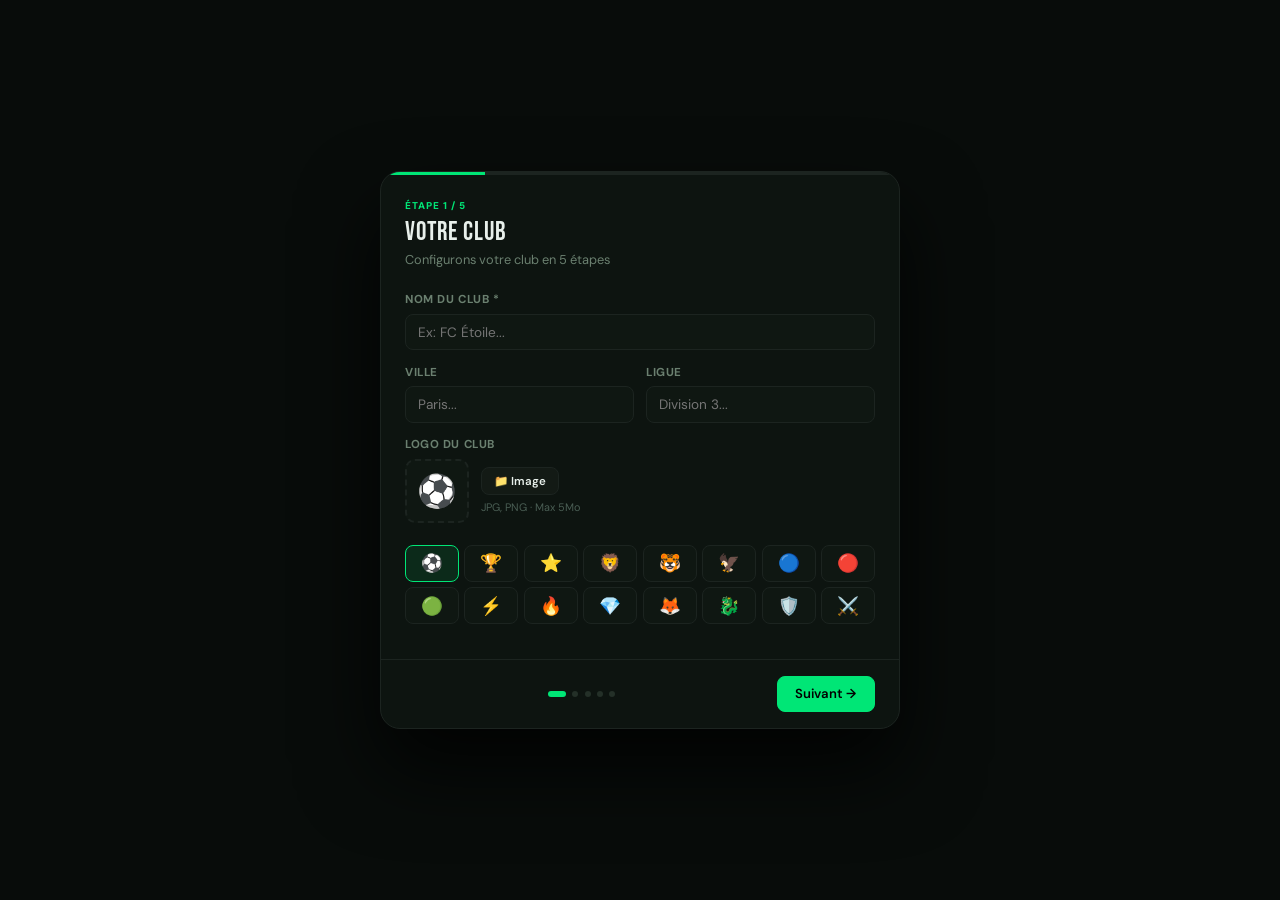
==== index.html @ 4ec189f1 "Add files via upload" ====
<!DOCTYPE html>
<html lang="fr">
<head>
<meta charset="UTF-8">
<meta name="viewport" content="width=device-width,initial-scale=1,maximum-scale=1,user-scalable=no">
<title>ManageMyTeam</title>
<link href="https://fonts.googleapis.com/css2?family=Bebas+Neue&family=DM+Sans:ital,wght@0,400;0,500;0,600;0,700;1,400&family=Space+Mono:wght@400;700&display=swap" rel="stylesheet">
<style>
/* ─── TOKENS ─── */
:root {
  --green:#00E676; --green-dim:rgba(0,230,118,.1);
  --black:#080C0A; --dark:#0D1410; --card:#131A15; --card2:#0F1712;
  --border:#1C2420; --border2:#243028;
  --text:#E8F0EB; --muted:#6B8070; --muted2:#4A5E54;
  --accent:#F0B429; --red:#FF4757; --blue:#4DABF7; --purple:#B197FC;
  --font-display:'Bebas Neue',sans-serif;
  --font-body:'DM Sans',sans-serif;
  --font-mono:'Space Mono',monospace;
  --radius:12px; --radius-sm:8px; --radius-lg:16px;
  --shadow:0 4px 24px rgba(0,0,0,.4);
}
/* ─── RESET ─── */
*,*::before,*::after{margin:0;padding:0;box-sizing:border-box;-webkit-tap-highlight-color:transparent}
html,body{height:100%;background:var(--black);color:var(--text);font-family:var(--font-body);overflow:hidden}
button{cursor:pointer;font-family:inherit}
input,select,textarea{font-family:inherit}
a{color:inherit;text-decoration:none}

/* ─── LAYOUT ─── */
.app{display:flex;height:100dvh;overflow:hidden;position:relative}
.sidebar{width:220px;height:100%;background:var(--dark);border-right:1px solid var(--border);display:flex;flex-direction:column;flex-shrink:0;overflow:hidden;transition:transform .25s ease;z-index:60}
.main{flex:1;display:flex;flex-direction:column;min-width:0;overflow:hidden}
.topbar{height:52px;background:var(--dark);border-bottom:1px solid var(--border);display:flex;align-items:center;gap:.75rem;padding:0 1rem;flex-shrink:0;z-index:10}
.content{flex:1;overflow-y:auto;overflow-x:hidden}

/* ─── SIDEBAR ─── */
.sb-logo{padding:1.25rem 1rem .75rem;font-family:var(--font-display);font-size:1.3rem;letter-spacing:.06em;color:var(--text)}
.sb-logo span{color:var(--green)}
.sb-club{padding:.5rem 1rem .75rem;border-bottom:1px solid var(--border);margin-bottom:.5rem}
.sb-club-name{font-weight:700;font-size:.85rem;white-space:nowrap;overflow:hidden;text-overflow:ellipsis}
.sb-club-sub{font-size:.68rem;color:var(--muted);margin-top:.15rem;white-space:nowrap;overflow:hidden;text-overflow:ellipsis}
.sb-nav{flex:1;overflow-y:auto;padding:.25rem .5rem}
.sb-nav::-webkit-scrollbar{width:3px}.sb-nav::-webkit-scrollbar-thumb{background:var(--border2)}
.sb-section{font-size:.58rem;font-weight:800;letter-spacing:.1em;text-transform:uppercase;color:var(--muted2);padding:.75rem .5rem .3rem;display:block}
.nav-item{display:flex;align-items:center;gap:.6rem;padding:.5rem .75rem;border-radius:var(--radius-sm);font-size:.82rem;font-weight:500;color:var(--muted);cursor:pointer;transition:all .15s;position:relative;margin-bottom:.1rem}
.nav-item:hover{background:var(--green-dim);color:var(--text)}
.nav-item.active{background:var(--green-dim);color:var(--green);font-weight:700}
.nav-item .ni{font-size:1rem;width:20px;text-align:center;flex-shrink:0}
.nav-badge{margin-left:auto;background:var(--red);color:#fff;font-size:.58rem;font-weight:800;padding:.1rem .35rem;border-radius:99px;min-width:18px;text-align:center}
.sb-bottom{padding:.75rem;border-top:1px solid var(--border)}
.sb-plan{display:flex;align-items:center;gap:.5rem;background:var(--green-dim);border:1px solid rgba(0,230,118,.2);border-radius:var(--radius-sm);padding:.5rem .75rem;cursor:pointer;font-size:.75rem;font-weight:600;color:var(--green);transition:all .15s}
.sb-plan:hover{background:rgba(0,230,118,.15)}

/* ─── TOPBAR ─── */
.tb-hamburger{width:36px;height:36px;border:none;background:var(--card);border-radius:var(--radius-sm);font-size:1.1rem;display:none;align-items:center;justify-content:center;flex-shrink:0}
.tb-title{font-family:var(--font-display);font-size:1.1rem;letter-spacing:.05em;flex:1;min-width:0;overflow:hidden;text-overflow:ellipsis;white-space:nowrap}
.tb-save{font-size:.65rem;color:var(--muted2);white-space:nowrap;flex-shrink:0}
.tb-btn{height:32px;padding:0 .9rem;border-radius:var(--radius-sm);border:1px solid var(--border);background:var(--card);color:var(--text);font-size:.78rem;font-weight:600;transition:all .15s;white-space:nowrap}
.tb-btn:hover{border-color:var(--green);color:var(--green)}
.tb-btn.primary{background:var(--green);border-color:var(--green);color:#000}
.tb-btn.primary:hover{background:#00c864}

/* ─── PAGES ─── */
.page{display:none;padding:1.5rem;min-height:100%;animation:fadeIn .2s ease}
.page.active{display:block}
@keyframes fadeIn{from{opacity:0;transform:translateY(4px)}to{opacity:1;transform:none}}
.page-tag{font-size:.65rem;font-weight:800;letter-spacing:.12em;text-transform:uppercase;color:var(--green);margin-bottom:.3rem}
.page-title{font-family:var(--font-display);font-size:2rem;letter-spacing:.04em;line-height:1;margin-bottom:.35rem}
.page-sub{font-size:.82rem;color:var(--muted);margin-bottom:1.5rem}
.page-header{margin-bottom:1.5rem}

/* ─── KPI ROW ─── */
.kpi-row{display:grid;grid-template-columns:repeat(4,1fr);gap:.75rem;margin-bottom:1.5rem}
.kpi{background:var(--card);border:1px solid var(--border);border-radius:var(--radius);padding:1rem;transition:border-color .15s}
.kpi:hover{border-color:var(--border2)}
.kpi-val{font-family:var(--font-display);font-size:1.8rem;line-height:1;letter-spacing:.03em;margin-bottom:.25rem}
.kpi-val.g{color:var(--green)}.kpi-val.r{color:var(--red)}.kpi-val.b{color:var(--blue)}.kpi-val.y{color:var(--accent)}
.kpi-label{font-size:.72rem;color:var(--muted);font-weight:600;letter-spacing:.04em;text-transform:uppercase}
.kpi-delta{font-size:.68rem;color:var(--muted2);margin-top:.2rem}
.kpi-delta.up{color:var(--green)}.kpi-delta.down{color:var(--red)}

/* ─── SECTION BLOCKS ─── */
.section-block{background:var(--card);border:1px solid var(--border);border-radius:var(--radius);overflow:hidden;margin-bottom:1.25rem}
.section-head{display:flex;align-items:center;justify-content:space-between;padding:.75rem 1.1rem;border-bottom:1px solid var(--border)}
.section-head-title{font-weight:700;font-size:.88rem}
.section-head-action{font-size:.75rem;color:var(--green);font-weight:600;cursor:pointer;padding:.2rem .5rem;border-radius:var(--radius-sm);transition:background .15s}
.section-head-action:hover{background:var(--green-dim)}
.section-empty{text-align:center;padding:2rem;color:var(--muted);font-size:.82rem}

/* ─── BUTTONS ─── */
.btn{height:36px;padding:0 1.1rem;border-radius:var(--radius-sm);border:1px solid var(--border);background:var(--card);color:var(--text);font-size:.82rem;font-weight:600;transition:all .15s}
.btn:hover{border-color:var(--green);color:var(--green)}
.btn-green{background:var(--green);border-color:var(--green);color:#000}.btn-green:hover{background:#00c864}
.btn-red{background:rgba(255,71,87,.1);border-color:rgba(255,71,87,.3);color:var(--red)}
.btn-ghost{background:transparent}.btn-sm{height:28px;font-size:.72rem;padding:0 .75rem}

/* ─── TABS ─── */
.tabs{display:flex;border-bottom:1px solid var(--border);overflow-x:auto;padding:0 .75rem;flex-shrink:0;scrollbar-width:none}
.tabs::-webkit-scrollbar{display:none}
.tab{padding:.6rem .9rem;font-size:.8rem;font-weight:600;color:var(--muted);cursor:pointer;border-bottom:2px solid transparent;white-space:nowrap;transition:all .15s;flex-shrink:0}
.tab:hover{color:var(--text)}
.tab.active{color:var(--green);border-bottom-color:var(--green)}

/* ─── FORMS ─── */
.form-group{display:flex;flex-direction:column;gap:.4rem;margin-bottom:.9rem}
.form-row{display:grid;grid-template-columns:1fr 1fr;gap:.75rem}
.form-label{font-size:.72rem;font-weight:700;letter-spacing:.05em;text-transform:uppercase;color:var(--muted)}
.form-input{background:var(--card2);border:1px solid var(--border);border-radius:var(--radius-sm);padding:.55rem .75rem;color:var(--text);font-size:.85rem;width:100%;transition:border-color .15s}
.form-input:focus{outline:none;border-color:var(--green)}
.form-select{background:var(--card2);border:1px solid var(--border);border-radius:var(--radius-sm);padding:.55rem .75rem;color:var(--text);font-size:.85rem;width:100%}
.form-select:focus{outline:none;border-color:var(--green)}
textarea.form-input{resize:vertical;min-height:80px}

/* ─── MODAL ─── */
.modal-overlay{position:fixed;inset:0;background:rgba(0,0,0,.75);z-index:200;display:none;align-items:center;justify-content:center;padding:1rem;backdrop-filter:blur(4px)}
.modal-overlay.open{display:flex}
.modal{background:var(--dark);border:1px solid var(--border2);border-radius:var(--radius-lg);width:100%;max-width:480px;max-height:90vh;display:flex;flex-direction:column;animation:fadeIn .2s ease}
.modal-header{padding:1.1rem 1.25rem .75rem;border-bottom:1px solid var(--border);flex-shrink:0}
.modal-title{font-family:var(--font-display);font-size:1.1rem;letter-spacing:.05em}
.modal-body{padding:1.1rem 1.25rem;overflow-y:auto;flex:1}
.modal-footer{padding:.75rem 1.25rem;border-top:1px solid var(--border);display:flex;gap:.5rem;justify-content:flex-end;flex-shrink:0}

/* ─── TOAST ─── */
.toast{position:fixed;bottom:1.5rem;left:50%;transform:translateX(-50%) translateY(16px);background:var(--card);border:1px solid var(--border2);border-radius:99px;padding:.5rem 1.1rem;font-size:.8rem;font-weight:600;white-space:nowrap;z-index:999;opacity:0;transition:all .25s ease;pointer-events:none;max-width:90vw;text-align:center}
.toast.show{opacity:1;transform:translateX(-50%) translateY(0)}

/* ─── DATA TABLE ─── */
.data-table{width:100%;border-collapse:collapse;font-size:.82rem}
.data-table th{padding:.5rem .75rem;text-align:left;font-size:.65rem;font-weight:800;letter-spacing:.08em;text-transform:uppercase;color:var(--muted);border-bottom:1px solid var(--border);white-space:nowrap}
.data-table td{padding:.55rem .75rem;border-bottom:1px solid var(--border);vertical-align:middle}
.data-table tr:last-child td{border-bottom:none}
.data-table tr:hover td{background:rgba(255,255,255,.02)}
.data-table .num{font-family:var(--font-mono);font-size:.75rem}

/* ─── PLAYER AVATAR ─── */
.avatar{width:32px;height:32px;border-radius:50%;display:flex;align-items:center;justify-content:center;font-size:.7rem;font-weight:800;color:#000;flex-shrink:0;overflow:hidden;font-family:var(--font-mono)}
.avatar img{width:100%;height:100%;object-fit:cover;border-radius:50%}
.pos-badge{display:inline-block;padding:.15rem .4rem;border-radius:4px;font-size:.62rem;font-weight:800;font-family:var(--font-mono);letter-spacing:.04em}

/* ─── PHOTO UPLOAD ─── */
.photo-zone{position:relative;width:72px;height:72px;border-radius:var(--radius);border:2px dashed var(--border);background:var(--card2);cursor:pointer;overflow:hidden;flex-shrink:0;display:flex;align-items:center;justify-content:center;font-size:1.8rem;transition:border-color .15s}
.photo-zone:hover{border-color:var(--green)}
.photo-zone img{position:absolute;inset:0;width:100%;height:100%;object-fit:cover}
.photo-zone input{position:absolute;inset:0;opacity:0;cursor:pointer;width:100%;height:100%}
.photo-clear{position:absolute;top:2px;right:2px;width:18px;height:18px;border-radius:50%;background:rgba(0,0,0,.7);border:none;color:#fff;font-size:.7rem;display:flex;align-items:center;justify-content:center;cursor:pointer;z-index:2}

/* ─── PRESENCE BADGES ─── */
.pres-btn{width:28px;height:28px;border-radius:50%;border:2px solid var(--border);background:transparent;font-size:.8rem;display:flex;align-items:center;justify-content:center;cursor:pointer;transition:all .15s;flex-shrink:0}
.pres-btn.present{background:rgba(0,230,118,.15);border-color:var(--green)}
.pres-btn.absent{background:rgba(255,71,87,.1);border-color:var(--red)}
.pres-btn.late{background:rgba(240,180,41,.1);border-color:var(--accent)}

/* ─── FINANCE ─── */
.fin-row{display:flex;align-items:center;gap:.75rem;padding:.65rem 1.1rem;border-bottom:1px solid var(--border);transition:background .1s}
.fin-row:hover{background:rgba(255,255,255,.02)}
.fin-row:last-child{border-bottom:none}
.fin-icon{width:32px;height:32px;border-radius:var(--radius-sm);display:flex;align-items:center;justify-content:center;font-size:.9rem;flex-shrink:0}
.fin-label{flex:1;font-size:.82rem;font-weight:500;min-width:0}
.fin-label-sub{font-size:.65rem;color:var(--muted);margin-top:.1rem}
.fin-badge{font-size:.6rem;font-weight:800;padding:.1rem .35rem;border-radius:4px;letter-spacing:.04em;flex-shrink:0}
.fin-badge.income{background:rgba(0,230,118,.1);color:var(--green);border:1px solid rgba(0,230,118,.2)}
.fin-badge.expense{background:rgba(255,71,87,.1);color:var(--red);border:1px solid rgba(255,71,87,.2)}
.fin-amount{font-family:var(--font-mono);font-size:.82rem;font-weight:700;flex-shrink:0}
.fin-bar{height:5px;background:var(--border);border-radius:3px;overflow:hidden;flex:1}
.fin-bar-fill{height:100%;border-radius:3px;transition:width .6s}

/* ─── NOTIFICATIONS ─── */
.notif-item{display:flex;align-items:flex-start;gap:.85rem;padding:.75rem 1.1rem;border-bottom:1px solid var(--border);cursor:pointer;transition:background .1s;position:relative}
.notif-item:hover{background:rgba(255,255,255,.02)}
.notif-item.unread{background:rgba(0,230,118,.03)}
.notif-item.unread::before{content:'';position:absolute;left:0;top:0;bottom:0;width:3px;background:var(--green);border-radius:0 3px 3px 0}
.notif-icon{width:38px;height:38px;border-radius:10px;display:flex;align-items:center;justify-content:center;font-size:1rem;flex-shrink:0}
.notif-body{flex:1;min-width:0}
.notif-title{font-weight:700;font-size:.82rem;margin-bottom:.15rem}
.notif-sub{font-size:.72rem;color:var(--muted);line-height:1.5}
.notif-time{font-size:.62rem;color:var(--muted2);font-family:var(--font-mono);flex-shrink:0}

/* ─── CHART ─── */
.chart-canvas{width:100%;display:block}
.chart-legend{display:flex;flex-wrap:wrap;gap:.5rem;padding:.5rem 1rem;font-size:.7rem}
.chart-legend-item{display:flex;align-items:center;gap:.3rem;color:var(--muted)}
.chart-legend-dot{width:10px;height:10px;border-radius:50%;flex-shrink:0}

/* ─── PRO GATE ─── */
.pro-gate{text-align:center;padding:2.5rem 1.5rem}
.pro-gate-icon{font-size:2.5rem;margin-bottom:.75rem}
.pro-gate-title{font-family:var(--font-display);font-size:1.4rem;letter-spacing:.04em;margin-bottom:.4rem}
.pro-gate-sub{font-size:.82rem;color:var(--muted);margin-bottom:1.25rem;line-height:1.6}

/* ─── WIZARD ─── */
.wizard-overlay{position:fixed;inset:0;z-index:10000;background:var(--black);display:none;align-items:center;justify-content:center;padding:1rem}
.wizard-overlay.show{display:flex}
.wizard-box{background:var(--dark);border:1px solid var(--border);border-radius:20px;width:100%;max-width:520px;overflow:hidden;box-shadow:0 40px 80px rgba(0,0,0,.8)}
.wizard-progress{height:3px;background:var(--border)}
.wizard-progress-fill{height:100%;background:var(--green);transition:width .4s ease}
.wizard-header{padding:1.5rem 1.5rem .75rem}
.wizard-step-tag{font-size:.62rem;font-weight:800;letter-spacing:.1em;text-transform:uppercase;color:var(--green);margin-bottom:.3rem}
.wizard-title{font-family:var(--font-display);font-size:1.6rem;letter-spacing:.04em}
.wizard-sub{font-size:.8rem;color:var(--muted);margin-top:.2rem}
.wizard-body{padding:.75rem 1.5rem 1.25rem;max-height:50vh;overflow-y:auto}
.wizard-footer{padding:1rem 1.5rem;border-top:1px solid var(--border);display:flex;gap:.75rem;align-items:center}
.wizard-back{background:none;border:none;color:var(--muted);font-size:.82rem;font-weight:600;cursor:pointer}
.wizard-back:hover{color:var(--text)}
.wizard-dots{display:flex;gap:.4rem;margin:0 auto}
.wizard-dot{width:6px;height:6px;border-radius:50%;background:var(--border2);transition:all .2s}
.wizard-dot.active{background:var(--green);width:18px;border-radius:3px}
.wizard-dot.done{background:var(--green);opacity:.4}
.wizard-next{margin-left:auto}
.wiz-emoji-grid{display:grid;grid-template-columns:repeat(8,1fr);gap:.35rem;margin-top:.5rem}
.wiz-emoji-btn{background:var(--card2);border:1px solid var(--border);border-radius:var(--radius-sm);padding:.4rem;font-size:1.1rem;cursor:pointer;transition:all .15s;text-align:center}
.wiz-emoji-btn:hover,.wiz-emoji-btn.active{border-color:var(--green);background:var(--green-dim)}
.wiz-team-row{display:flex;align-items:center;gap:.75rem;padding:.6rem;background:var(--card2);border:1px solid var(--border);border-radius:var(--radius-sm);margin-bottom:.5rem}

/* ─── BOTTOM NAV (mobile) ─── */
.bottom-nav{display:none;position:fixed;bottom:0;left:0;right:0;height:58px;background:var(--dark);border-top:1px solid var(--border);z-index:100;padding-bottom:env(safe-area-inset-bottom)}
.bottom-nav-inner{display:flex;height:58px}
.bn-item{flex:1;display:flex;flex-direction:column;align-items:center;justify-content:center;gap:.15rem;cursor:pointer;color:var(--muted);font-size:.55rem;font-weight:600;position:relative;padding:.3rem}
.bn-item.active{color:var(--green)}
.bn-item-icon{font-size:1.25rem;line-height:1}
.bn-dot{position:absolute;top:.3rem;right:calc(50% - 10px);width:6px;height:6px;border-radius:50%;background:var(--red);display:none}
.bn-dot.show{display:block}
.more-menu{display:none;position:fixed;bottom:58px;left:0;right:0;z-index:99;background:var(--dark);border-top:1px solid var(--border);padding:.75rem;grid-template-columns:repeat(3,1fr);gap:.5rem}
.more-menu.open{display:grid}
.mm-item{display:flex;flex-direction:column;align-items:center;gap:.3rem;padding:.75rem .5rem;background:var(--card);border:1px solid var(--border);border-radius:var(--radius);cursor:pointer;color:var(--muted);font-size:.65rem;font-weight:600;text-align:center}
.mm-item:active{border-color:var(--green);color:var(--green)}
.mm-item-icon{font-size:1.4rem}
.sidebar-overlay{display:none;position:fixed;inset:0;z-index:59;background:rgba(0,0,0,.6);backdrop-filter:blur(2px)}
.sidebar-overlay.show{display:block}

/* ─── HOME PAGE ─── */
.club-hero{display:flex;align-items:center;gap:1.25rem;background:var(--card);border:1px solid var(--border);border-radius:var(--radius-lg);padding:1.25rem;margin-bottom:1.25rem}
.club-logo{width:80px;height:80px;border-radius:var(--radius);background:var(--dark);border:2px solid var(--border);display:flex;align-items:center;justify-content:center;font-size:2.5rem;flex-shrink:0;overflow:hidden}
.club-logo img{width:100%;height:100%;object-fit:cover;border-radius:calc(var(--radius) - 2px)}
.club-info{flex:1;min-width:0}
.club-name{font-family:var(--font-display);font-size:1.5rem;letter-spacing:.04em;line-height:1}
.club-meta{display:flex;flex-wrap:wrap;gap:.4rem;margin:.4rem 0}
.club-chip{background:var(--dark);border:1px solid var(--border);border-radius:99px;padding:.2rem .65rem;font-size:.7rem;font-weight:600;color:var(--muted)}
.club-actions{display:flex;gap:.5rem;flex-wrap:wrap;margin-top:.75rem}

/* ─── STAFF & CATEGORIES ─── */
.staff-grid{display:grid;grid-template-columns:repeat(3,1fr);gap:.75rem;padding:1rem}
.staff-card{background:var(--card2);border:1px solid var(--border);border-radius:var(--radius);padding:.85rem;text-align:center;cursor:pointer;transition:border-color .15s}
.staff-card:hover{border-color:var(--green)}
.staff-avatar{width:48px;height:48px;border-radius:50%;background:var(--green-dim);border:2px solid rgba(0,230,118,.2);margin:0 auto .5rem;display:flex;align-items:center;justify-content:center;font-size:1.1rem;overflow:hidden}
.staff-avatar img{width:100%;height:100%;object-fit:cover;border-radius:50%}
.staff-name{font-size:.78rem;font-weight:700;margin-bottom:.15rem}
.staff-role{font-size:.65rem;color:var(--muted)}
.cat-grid{display:grid;grid-template-columns:repeat(3,1fr);gap:.5rem;padding:.75rem}
.cat-card{background:var(--card2);border:1px solid var(--border);border-radius:var(--radius-sm);padding:.6rem .75rem;display:flex;align-items:center;gap:.5rem;cursor:pointer;transition:all .15s;font-size:.78rem;font-weight:500}
.cat-card:hover{border-color:var(--green)}
.cat-card.inactive{opacity:.45}

/* ─── PLAYERS ─── */
.player-row-photo{width:36px;height:36px}
.player-actions{display:flex;gap:.4rem}

/* ─── STATS ─── */
.stat-rank{display:flex;align-items:center;gap:.75rem;padding:.55rem 1.1rem;border-bottom:1px solid var(--border);cursor:pointer;transition:background .1s}
.stat-rank:hover{background:rgba(255,255,255,.02)}
.stat-rank-num{font-family:var(--font-mono);font-size:.75rem;color:var(--muted);width:20px;flex-shrink:0;text-align:center}
.stat-rank-bar{flex:1;margin:0 .75rem}
.stat-rank-val{font-family:var(--font-mono);font-size:.82rem;font-weight:700;flex-shrink:0}
.stat-bar{height:5px;background:var(--border);border-radius:3px;overflow:hidden}
.stat-bar-fill{height:100%;border-radius:3px}

/* ─── CALENDAR ─── */
.cal-grid{display:grid;grid-template-columns:repeat(7,1fr);gap:2px;padding:.75rem}
.cal-day-head{text-align:center;font-size:.62rem;font-weight:700;color:var(--muted);padding:.3rem 0;letter-spacing:.06em}
.cal-day{min-height:36px;border-radius:var(--radius-sm);display:flex;align-items:center;justify-content:center;font-size:.8rem;cursor:pointer;position:relative;transition:background .15s}
.cal-day:hover{background:var(--card2)}
.cal-day.other-month{color:var(--muted2);opacity:.4}
.cal-day.today{background:var(--green-dim);color:var(--green);font-weight:700}
.cal-day.has-event::after{content:'';position:absolute;bottom:3px;width:4px;height:4px;border-radius:50%;background:var(--green)}
.cal-event-item{display:flex;align-items:center;gap:.6rem;padding:.5rem .75rem;border-radius:var(--radius-sm);background:var(--card2);border-left:3px solid var(--green);margin-bottom:.4rem}

/* ─── ATTENDANCE ─── */
.att-player-row{display:flex;align-items:center;gap:.6rem;padding:.45rem .75rem;border-bottom:1px solid var(--border)}
.att-player-row:last-child{border-bottom:none}
.att-btns{display:flex;gap:.3rem;margin-left:auto}

/* ─── PROJECTS ─── */
.proj-card{background:var(--card);border:1px solid var(--border);border-radius:var(--radius);padding:1rem;cursor:pointer;transition:border-color .15s;margin-bottom:.75rem}
.proj-card:hover{border-color:var(--green)}
.proj-card-head{display:flex;align-items:flex-start;gap:.75rem;margin-bottom:.6rem}
.proj-type-icon{font-size:1.5rem;flex-shrink:0}
.proj-status{font-size:.6rem;font-weight:800;padding:.15rem .45rem;border-radius:4px;letter-spacing:.04em;flex-shrink:0}
.proj-progress{height:4px;background:var(--border);border-radius:2px;overflow:hidden;margin-top:.6rem}
.proj-progress-fill{height:100%;background:var(--green);border-radius:2px;transition:width .4s}

/* ─── TEAM ─── */
.team-badge{width:64px;height:64px;border-radius:var(--radius);background:var(--green-dim);border:2px solid rgba(0,230,118,.2);display:flex;align-items:center;justify-content:center;font-size:2rem;flex-shrink:0;overflow:hidden;cursor:pointer;transition:border-color .15s}
.team-badge:hover{border-color:var(--green)}
.team-badge img{width:100%;height:100%;object-fit:cover;border-radius:calc(var(--radius) - 2px)}
.sub-team-card{background:var(--card);border:1px solid var(--border);border-radius:var(--radius);padding:1rem;margin-bottom:.75rem}
.sub-team-header{display:flex;align-items:center;gap:.75rem;margin-bottom:.75rem}
.move-player-item{display:flex;align-items:center;gap:.6rem;padding:.45rem .6rem;background:var(--card2);border:1px solid var(--border);border-radius:var(--radius-sm);margin-bottom:.35rem;cursor:pointer;transition:border-color .15s}
.move-player-item:hover{border-color:var(--green)}

/* ─── RESULTS / STANDINGS ─── */
.standings-table{width:100%;border-collapse:collapse;font-size:.8rem}
.standings-table th{padding:.4rem .6rem;text-align:center;font-size:.6rem;font-weight:800;letter-spacing:.08em;text-transform:uppercase;color:var(--muted);border-bottom:1px solid var(--border)}
.standings-table th:first-child{text-align:left}
.standings-table td{padding:.5rem .6rem;border-bottom:1px solid var(--border);text-align:center}
.standings-table td:first-child{text-align:left;font-weight:600}
.standings-table tr.highlight td{color:var(--green)}
.result-item{display:flex;align-items:center;justify-content:space-between;padding:.65rem 1rem;border-bottom:1px solid var(--border)}
.result-score{font-family:var(--font-mono);font-size:1rem;font-weight:700;padding:.2rem .6rem;background:var(--card2);border-radius:var(--radius-sm);min-width:60px;text-align:center}
.result-win{color:var(--green)}.result-draw{color:var(--accent)}.result-loss{color:var(--red)}

/* ─── UPGRADE ─── */
.plans-grid{display:grid;grid-template-columns:1fr 1fr;gap:1rem;margin-bottom:1.5rem}
.plan-card{background:var(--card);border:1px solid var(--border);border-radius:var(--radius-lg);padding:1.5rem;position:relative}
.plan-card.featured{border-color:var(--green);background:linear-gradient(135deg,rgba(0,230,118,.05),var(--card))}
.plan-badge{position:absolute;top:-10px;left:50%;transform:translateX(-50%);background:var(--green);color:#000;font-size:.65rem;font-weight:800;padding:.2rem .75rem;border-radius:99px;white-space:nowrap}
.plan-price{font-family:var(--font-display);font-size:2.2rem;letter-spacing:.03em;margin:.5rem 0 .25rem}
.plan-price span{font-size:.85rem;font-family:var(--font-body);color:var(--muted)}
.plan-features{list-style:none;margin-top:1rem;display:flex;flex-direction:column;gap:.5rem}
.plan-features li{font-size:.8rem;color:var(--muted);display:flex;align-items:center;gap:.5rem}
.plan-features li.ok{color:var(--text)}.plan-features li .pf-check{color:var(--green)}.plan-features li .pf-x{color:var(--muted2)}

/* ─── RESPONSIVE ─── */
@media(max-width:900px){
  .sidebar{position:fixed;top:0;left:0;bottom:0;transform:translateX(-100%);z-index:60}
  .sidebar.open{transform:translateX(0);box-shadow:4px 0 40px rgba(0,0,0,.6)}
  .tb-hamburger{display:flex}
  .bottom-nav{display:block}
  .main{padding-bottom:58px}
  .kpi-row{grid-template-columns:repeat(2,1fr)}
  .plans-grid{grid-template-columns:1fr}
  .staff-grid{grid-template-columns:repeat(2,1fr)}
  .cat-grid{grid-template-columns:repeat(2,1fr)}
  .form-row{grid-template-columns:1fr}
  .club-hero{flex-direction:column;text-align:center}
  .club-actions{justify-content:center}
}
@media(max-width:600px){
  .page{padding:1rem}
  .kpi-row{grid-template-columns:1fr 1fr}
  .kpi-val{font-size:1.4rem}
  .page-title{font-size:1.5rem}
  .staff-grid{grid-template-columns:1fr 1fr}
}
</style>
</head>
<body>
<!-- ══ OVERLAY SIDEBAR MOBILE ══ -->
<div class="sidebar-overlay" id="sidebar-overlay" onclick="closeSidebar()"></div>

<!-- ══ SIDEBAR ══ -->
<div class="app">
<nav class="sidebar" id="sidebar">
  <div class="sb-logo">Manage<span>My</span>Team</div>
  <div class="sb-club">
    <div class="sb-club-name" id="sb-club-name">Mon Club</div>
    <div class="sb-club-sub" id="sb-club-sub">Saison en cours</div>
  </div>
  <div class="sb-nav">
    <span class="sb-section">Club</span>
    <div class="nav-item active" id="nav-home" onclick="nav('home')"><span class="ni">🏠</span>Accueil</div>
    <div class="nav-item" id="nav-team" onclick="nav('team')"><span class="ni">🏟️</span>Mon Équipe</div>
    <div class="nav-item" id="nav-players" onclick="nav('players')"><span class="ni">👥</span>Joueurs</div>
    <span class="sb-section">Saison</span>
    <div class="nav-item" id="nav-stats" onclick="nav('stats')"><span class="ni">📊</span>Statistiques</div>
    <div class="nav-item" id="nav-calendar" onclick="nav('calendar')"><span class="ni">🗓️</span>Calendrier<span class="nav-badge" id="nb-calendar" style="display:none">0</span></div>
    <div class="nav-item" id="nav-results" onclick="nav('results')"><span class="ni">🏆</span>Résultats</div>
    <div class="nav-item" id="nav-attendance" onclick="nav('attendance')"><span class="ni">✅</span>Présences</div>
    <span class="sb-section">Outils</span>
    <div class="nav-item" id="nav-finance" onclick="nav('finance')"><span class="ni">💶</span>Finances</div>
    <div class="nav-item" id="nav-charts" onclick="nav('charts')"><span class="ni">📈</span>Graphiques</div>
    <div class="nav-item" id="nav-notifications" onclick="nav('notifications')"><span class="ni">🔔</span>Notifications<span class="nav-badge" id="nb-notif" style="display:none;background:var(--red)">0</span></div>
    <div class="nav-item" id="nav-projects" onclick="nav('projects')"><span class="ni">🗺️</span>Projets & Voyages</div>
    <div class="nav-item" id="nav-tactical" onclick="openTactical()"><span class="ni">⚙️</span>Tableau tactique</div>
    <div class="nav-item" id="nav-upgrade" onclick="nav('upgrade')" style="color:var(--accent)"><span class="ni">⭐</span>Passer à Pro</div>
  </div>
  <div class="sb-bottom">
    <div class="sb-plan" id="sb-plan" onclick="nav('upgrade')">
      <span id="sb-plan-icon">🆓</span>
      <span id="sb-plan-label">Version Gratuite</span>
      <span style="margin-left:auto">→</span>
    </div>
  </div>
</nav>

<!-- ══ MAIN ══ -->
<div class="main">
  <div class="topbar">
    <button class="tb-hamburger" onclick="toggleSidebar()">☰</button>
    <div class="tb-title" id="tb-title">Accueil</div>
    <div class="tb-save" id="tb-save">💾 Auto-save</div>
    <div id="tb-actions" style="display:flex;gap:.5rem">
      <button class="tb-btn" onclick="onAddBtn()">＋ <span id="add-label">Ajouter</span></button>
      <button class="tb-btn primary" onclick="exportPage()">↓ PDF</button>
    </div>
  </div>

  <div class="content">

    <!-- ══ PAGE ACCUEIL ══ -->
    <div class="page active" id="page-home">
      <div class="page-header">
        <div class="page-tag">// Club</div>
        <div class="page-title" id="home-title">MON CLUB</div>
        <div class="page-sub" id="home-sub">Tableau de bord</div>
      </div>
      <div class="club-hero">
        <div class="club-logo" id="home-logo">⚽</div>
        <div class="club-info">
          <div class="club-name" id="home-club-name">Mon Club</div>
          <div class="club-meta">
            <span class="club-chip" id="home-season">📅 Saison</span>
            <span class="club-chip" id="home-league">📍 Ligue</span>
            <span class="club-chip" id="home-city">🏙️ Ville</span>
          </div>
          <div class="club-actions">
            <button class="btn btn-sm" onclick="openModal('club')">✏️ Modifier</button>
            <button class="btn btn-sm" onclick="nav('team')">🏟️ Mon équipe</button>
            <button class="btn btn-sm" onclick="openDataModal()">💾 Données</button>
          </div>
        </div>
      </div>
      <div class="kpi-row" id="home-kpis"></div>
      <div style="display:grid;grid-template-columns:1fr 1fr;gap:1.25rem">
        <div>
          <div class="section-block">
            <div class="section-head">
              <div class="section-head-title">👥 Staff</div>
              <div class="section-head-action" onclick="openModal('staff')">+ Ajouter</div>
            </div>
            <div class="staff-grid" id="staff-list"></div>
          </div>
          <div class="section-block">
            <div class="section-head">
              <div class="section-head-title">📋 Catégories actives</div>
              <div class="section-head-action" onclick="openModal('category')">+ Gérer</div>
            </div>
            <div class="cat-grid" id="cat-list"></div>
          </div>
        </div>
        <div>
          <div class="section-block">
            <div class="section-head">
              <div class="section-head-title">📰 Actualités</div>
              <div class="section-head-action" onclick="openModal('news')">+ Ajouter</div>
            </div>
            <div id="news-list"></div>
          </div>
        </div>
      </div>
    </div>

    <!-- ══ PAGE STATS ══ -->
    <div class="page" id="page-stats">
      <div class="page-header">
        <div class="page-tag">// Statistiques</div>
        <div class="page-title">STATISTIQUES</div>
        <div class="page-sub" id="stats-sub">Saison en cours</div>
      </div>
      <div class="kpi-row" id="stats-kpis"></div>
      <div class="section-block">
        <div class="tabs" id="stats-tabs"></div>
        <div id="stats-content"></div>
      </div>
    </div>

    <!-- ══ PAGE CALENDRIER ══ -->
    <div class="page" id="page-calendar">
      <div class="page-header">
        <div class="page-tag">// Planning</div>
        <div class="page-title">CALENDRIER</div>
        <div class="page-sub" id="cal-sub">Événements & matchs</div>
      </div>
      <div class="section-block" style="margin-bottom:1.25rem">
        <div class="section-head">
          <button class="btn btn-sm" onclick="calPrev()">←</button>
          <div class="section-head-title" id="cal-month-title" style="flex:1;text-align:center"></div>
          <button class="btn btn-sm" onclick="calNext()">→</button>
        </div>
        <div class="cal-grid">
          <div class="cal-day-head">LUN</div><div class="cal-day-head">MAR</div>
          <div class="cal-day-head">MER</div><div class="cal-day-head">JEU</div>
          <div class="cal-day-head">VEN</div><div class="cal-day-head">SAM</div>
          <div class="cal-day-head">DIM</div>
        </div>
        <div class="cal-grid" id="cal-days"></div>
      </div>
      <div class="section-block">
        <div class="section-head">
          <div class="section-head-title">📅 Événements à venir</div>
        </div>
        <div id="cal-events-list" style="padding:.75rem"></div>
      </div>
    </div>

    <!-- ══ PAGE RÉSULTATS ══ -->
    <div class="page" id="page-results">
      <div class="page-header">
        <div class="page-tag">// Compétition</div>
        <div class="page-title">RÉSULTATS</div>
        <div class="page-sub">Classement & historique des matchs</div>
      </div>
      <div style="display:grid;grid-template-columns:1fr 1fr;gap:1.25rem">
        <div class="section-block">
          <div class="section-head" id="standings-section-head">
            <div class="section-head-title">🏆 Classement</div>
            <div style="display:flex;gap:.3rem">
              <div class="section-head-action" onclick="openModal('addStanding')">+ Équipe</div>
              <div class="section-head-action" onclick="resetStandings()">🔄 Zéro</div>
            </div>
          </div>
          <div style="overflow-x:auto"><table class="standings-table" id="standings-table"></table></div>
        </div>
        <div class="section-block">
          <div class="section-head">
            <div class="section-head-title">⚽ Derniers matchs</div>
            <div class="section-head-action" onclick="openModal('result')">+ Ajouter</div>
          </div>
          <div id="results-list"></div>
        </div>
      </div>
    </div>

    <!-- ══ PAGE PRÉSENCES ══ -->
    <div class="page" id="page-attendance">
      <div class="page-header">
        <div class="page-tag">// Suivi</div>
        <div class="page-title">PRÉSENCES</div>
        <div class="page-sub">Présences, blessures & convocations</div>
      </div>
      <div class="section-block" style="margin-bottom:1rem">
        <div class="section-head">
          <div class="section-head-title">📋 Session active</div>
          <div style="display:flex;gap:.4rem">
            <select class="form-select" id="att-session-select" onchange="onSessionChange()" style="height:28px;font-size:.75rem;width:auto"></select>
            <div class="section-head-action" onclick="openModal('session')">+ Session</div>
          </div>
        </div>
        <div id="att-player-list"></div>
      </div>
      <div style="display:grid;grid-template-columns:1fr 1fr;gap:1.25rem">
        <div class="section-block">
          <div class="section-head">
            <div class="section-head-title">🩹 Blessures actives</div>
            <div class="section-head-action" onclick="openModal('injury')">+ Signaler</div>
          </div>
          <div id="injuries-list"></div>
        </div>
        <div class="section-block">
          <div class="section-head">
            <div class="section-head-title">📋 Convocation auto</div>
            <div style="display:flex;gap:.4rem"><div class="section-head-action" onclick="genConvocation()">⚡ Générer</div><div class="section-head-action" onclick="exportConvocation()" style="color:var(--blue)">📤 Partager</div></div>
          </div>
          <div id="convocation-list"></div>
        </div>
      </div>
    </div>

    <!-- ══ PAGE JOUEURS ══ -->
    <div class="page" id="page-players">
      <div class="page-header">
        <div class="page-tag">// Effectif</div>
        <div class="page-title">JOUEURS</div>
        <div class="page-sub" id="players-sub">0 joueurs</div>
      </div>
      <div class="section-block">
        <div class="section-head">
          <input class="form-input" id="player-search" placeholder="🔍 Rechercher..." oninput="renderPlayers()" style="height:32px;max-width:200px;font-size:.8rem">
          <div class="section-head-action" onclick="openModal('player')">+ Ajouter</div>
        </div>
        <div style="overflow-x:auto">
          <table class="data-table" id="players-table"></table>
        </div>
      </div>
    </div>

    <!-- ══ PAGE ÉQUIPE ══ -->
    <div class="page" id="page-team">
      <div class="page-header">
        <div class="page-tag">// Structure</div>
        <div class="page-title">MON ÉQUIPE</div>
        <div class="page-sub" id="team-sub">Gestion des équipes</div>
      </div>
      <div style="display:flex;align-items:center;gap:1rem;background:var(--card);border:1px solid var(--border);border-radius:var(--radius);padding:1rem;margin-bottom:1.25rem">
        <div class="team-badge" id="team-badge" onclick="openModal('badge')">⚽</div>
        <div style="flex:1">
          <div style="font-family:var(--font-display);font-size:1.3rem" id="team-name-display">Mon Équipe</div>
          <div style="font-size:.75rem;color:var(--muted);margin-top:.2rem" id="team-meta-display">Saison · Ligue</div>
        </div>
        <button class="btn btn-sm" onclick="openModal('teaminfo')">✏️ Modifier</button>
        <button class="btn btn-sm" onclick="openModal('season')">📅 Saison</button>
      </div>
      <div id="sub-teams-list"></div>
    </div>

    <!-- ══ PAGE FINANCES ══ -->
    <div class="page" id="page-finance">
      <div class="page-header">
        <div class="page-tag">// Gestion</div>
        <div class="page-title">FINANCES</div>
        <div class="page-sub" id="finance-sub">Budget saison en cours</div>
      </div>
      <div class="kpi-row" id="fin-kpis"></div>
      <div class="tabs" id="fin-tabs">
        <div class="tab active" data-tab="overview" onclick="finTab(this,'overview')">Vue globale</div>
        <div class="tab" data-tab="income" onclick="finTab(this,'income')">💚 Revenus</div>
        <div class="tab" data-tab="expenses" onclick="finTab(this,'expenses')">🔴 Dépenses</div>
        <div class="tab" data-tab="budget" onclick="finTab(this,'budget')">📋 Budget</div>
      </div>
      <div id="fin-content" style="padding-top:.75rem"></div>
    </div>

    <!-- ══ PAGE GRAPHIQUES ══ -->
    <div class="page" id="page-charts">
      <div class="page-header">
        <div class="page-tag">// Analyses</div>
        <div class="page-title">GRAPHIQUES</div>
        <div class="page-sub">Évolution & performance</div>
      </div>
      <div class="tabs" id="chart-tabs">
        <div class="tab active" data-tab="perf" onclick="chartTab(this,'perf')">⚽ Performance</div>
        <div class="tab" data-tab="prog" onclick="chartTab(this,'prog')">📈 Progression</div>
        <div class="tab" data-tab="att" onclick="chartTab(this,'att')">✅ Présences</div>
        <div class="tab" data-tab="comp" onclick="chartTab(this,'comp')">⚖️ Comparatif</div>
      </div>
      <div id="chart-content" style="padding-top:.75rem"></div>
    </div>

    <!-- ══ PAGE NOTIFICATIONS ══ -->
    <div class="page" id="page-notifications">
      <div class="page-header">
        <div class="page-tag">// Alertes</div>
        <div class="page-title">NOTIFICATIONS</div>
        <div class="page-sub">Rappels & alertes automatiques</div>
      </div>
      <div class="kpi-row" style="grid-template-columns:repeat(3,1fr)" id="notif-kpis"></div>
      <div style="display:grid;grid-template-columns:1fr 1fr;gap:1.25rem">
        <div class="section-block">
          <div class="section-head">
            <div class="section-head-title">🔔 Notifications</div>
            <div style="display:flex;gap:.4rem">
              <div class="section-head-action" onclick="markAllRead()">✓ Tout lu</div>
              <div class="section-head-action" onclick="openModal('reminder')">+ Rappel</div>
            </div>
          </div>
          <div id="notif-list"></div>
        </div>
        <div>
          <div class="section-block" style="margin-bottom:1rem">
            <div class="section-head">
              <div class="section-head-title">⚡ Smart Alerts</div>
              <div class="section-head-action" onclick="renderSmartAlerts()">🔄</div>
            </div>
            <div id="smart-alerts"></div>
          </div>
          <div class="section-block">
            <div class="section-head">
              <div class="section-head-title">📋 Rappels planifiés</div>
            </div>
            <div id="reminders-list"></div>
          </div>
        </div>
      </div>
    </div>

    <!-- ══ PAGE PROJETS ══ -->
    <div class="page" id="page-projects">
      <div class="page-header">
        <div class="page-tag">// Organisation</div>
        <div class="page-title">PROJETS & VOYAGES</div>
        <div class="page-sub">Tournois, stages, déplacements</div>
      </div>
      <div style="display:flex;gap:.5rem;margin-bottom:1rem;flex-wrap:wrap">
        <button class="btn btn-sm active" onclick="filterProjects('all',this)">Tous</button>
        <button class="btn btn-sm" onclick="filterProjects('tournament',this)">🏆 Tournois</button>
        <button class="btn btn-sm" onclick="filterProjects('travel',this)">🚌 Voyages</button>
        <button class="btn btn-sm" onclick="filterProjects('event',this)">🎉 Événements</button>
        <button class="btn btn-sm" style="margin-left:auto" onclick="openModal('project')">+ Nouveau projet</button>
      </div>
      <div id="projects-list"></div>
    </div>

    <!-- ══ PAGE UPGRADE ══ -->
    <div class="page" id="page-upgrade">
      <div class="page-header">
        <div class="page-tag">// Premium</div>
        <div class="page-title">PASSER À PRO</div>
        <div class="page-sub">Débloquez toutes les fonctionnalités</div>
      </div>
      <div class="plans-grid">
        <div class="plan-card">
          <div style="font-size:.7rem;font-weight:800;letter-spacing:.1em;text-transform:uppercase;color:var(--muted)">Gratuit</div>
          <div class="plan-price">0€<span>/mois</span></div>
          <ul class="plan-features">
            <li class="ok"><span class="pf-check">✓</span>Jusqu'à 25 joueurs</li>
            <li class="ok"><span class="pf-check">✓</span>2 sous-équipes</li>
            <li class="ok"><span class="pf-check">✓</span>Présences & blessures</li>
            <li class="ok"><span class="pf-check">✓</span>Finances de base</li>
            <li><span class="pf-x">✗</span>Export PDF</li>
            <li><span class="pf-x">✗</span>Joueurs illimités</li>
            <li><span class="pf-x">✗</span>Stats avancées</li>
          </ul>
        </div>
        <div class="plan-card featured">
          <div class="plan-badge">RECOMMANDÉ</div>
          <div style="font-size:.7rem;font-weight:800;letter-spacing:.1em;text-transform:uppercase;color:var(--green)">Pro</div>
          <div class="plan-price" style="color:var(--green)">4,99€<span>/mois</span></div>
          <ul class="plan-features">
            <li class="ok"><span class="pf-check">✓</span>Joueurs illimités</li>
            <li class="ok"><span class="pf-check">✓</span>Sous-équipes illimitées</li>
            <li class="ok"><span class="pf-check">✓</span>Export PDF complet</li>
            <li class="ok"><span class="pf-check">✓</span>Stats avancées</li>
            <li class="ok"><span class="pf-check">✓</span>Catégories illimitées</li>
            <li class="ok"><span class="pf-check">✓</span>Support prioritaire</li>
            <li class="ok"><span class="pf-check">✓</span>Mises à jour en avant-première</li>
          </ul>
          <button class="btn btn-green" style="width:100%;margin-top:1.25rem" onclick="activatePro()">⭐ Passer à Pro</button>
        </div>
      </div>
    </div>

  </div><!-- end content -->
</div><!-- end main -->
</div><!-- end app -->

<!-- ══ BOTTOM NAV ══ -->
<nav class="bottom-nav" id="bottom-nav">
  <div class="bottom-nav-inner">
    <div class="bn-item active" id="bn-home" onclick="nav('home')"><div class="bn-item-icon">🏠</div><div>Accueil</div></div>
    <div class="bn-item" id="bn-stats" onclick="nav('stats')"><div class="bn-item-icon">📊</div><div>Stats</div></div>
    <div class="bn-item" id="bn-attendance" onclick="nav('attendance')"><div class="bn-item-icon">✅</div><div>Présences</div></div>
    <div class="bn-item" id="bn-notifications" onclick="nav('notifications')"><div class="bn-item-icon">🔔</div><div class="bn-dot" id="bn-notif-dot"></div><div>Notifs</div></div>
    <div class="bn-item" id="bn-more" onclick="toggleMoreMenu()"><div class="bn-item-icon">⋯</div><div>Plus</div></div>
  </div>
</nav>
<div class="more-menu" id="more-menu">
  <div class="mm-item" onclick="nav('team');closeMoreMenu()"><div class="mm-item-icon">🏟️</div>Équipe</div>
  <div class="mm-item" onclick="nav('players');closeMoreMenu()"><div class="mm-item-icon">👥</div>Joueurs</div>
  <div class="mm-item" onclick="nav('calendar');closeMoreMenu()"><div class="mm-item-icon">🗓️</div>Calendrier</div>
  <div class="mm-item" onclick="nav('results');closeMoreMenu()"><div class="mm-item-icon">🏆</div>Résultats</div>
  <div class="mm-item" onclick="nav('finance');closeMoreMenu()"><div class="mm-item-icon">💶</div>Finances</div>
  <div class="mm-item" onclick="nav('charts');closeMoreMenu()"><div class="mm-item-icon">📈</div>Graphiques</div>
  <div class="mm-item" onclick="nav('projects');closeMoreMenu()"><div class="mm-item-icon">🗺️</div>Projets</div>
  <div class="mm-item" onclick="openTactical();closeMoreMenu()"><div class="mm-item-icon">⚙️</div>Tactique</div>
  <div class="mm-item" onclick="nav('upgrade');closeMoreMenu()"><div class="mm-item-icon">⭐</div>Pro</div>
</div>

<!-- ══ MODAL ══ -->
<div class="modal-overlay" id="modal-overlay" onclick="onOverlayClick(event)">
  <div class="modal">
    <div class="modal-header"><div class="modal-title" id="modal-title">TITRE</div></div>
    <div class="modal-body" id="modal-body"></div>
    <div class="modal-footer" id="modal-footer">
      <button class="btn btn-ghost" onclick="closeModal()">Annuler</button>
      <button class="btn btn-green" id="modal-submit" onclick="submitModal()">Enregistrer</button>
    </div>
  </div>
</div>

<!-- ══ WIZARD ══ -->
<div class="wizard-overlay" id="wizard-overlay">
  <div class="wizard-box">
    <div class="wizard-progress"><div class="wizard-progress-fill" id="wiz-progress"></div></div>
    <div class="wizard-header">
      <div class="wizard-step-tag" id="wiz-tag">ÉTAPE 1 / 5</div>
      <div class="wizard-title" id="wiz-title">Bienvenue !</div>
      <div class="wizard-sub" id="wiz-sub">Configurons votre club en 5 étapes</div>
    </div>
    <div class="wizard-body" id="wiz-body"></div>
    <div class="wizard-footer">
      <button class="wizard-back" id="wiz-back" onclick="wizPrev()">← Retour</button>
      <div class="wizard-dots" id="wiz-dots"></div>
      <button class="btn btn-green wizard-next" id="wiz-next" onclick="wizNext()">Suivant →</button>
    </div>
  </div>
</div>

<!-- ══ TOAST ══ -->
<div class="toast" id="toast"></div>

<script>

// ═══════════════════════════════════════════════════════
//  MANAGE MY TEAM v2.0 — Code principal
// ═══════════════════════════════════════════════════════

// ─── CONSTANTS ───
const PLAN = { FREE:'free', PRO:'pro' };
const FREE_LIMITS = { maxPlayers:25, maxSubTeams:2, maxCategories:3 };
const STORAGE_KEY = 'mmt_v2';
const WIZARD_KEY  = 'mmt_wiz';

// ─── STATE ───
let currentPlan = PLAN.FREE;
let currentPage = 'home';
let currentModal = null;
let _editId      = null;
let _pendingPhoto= null;
let _saveTimer   = null;
let _calDate     = new Date();
let _attSession  = null;
let _finTab      = 'overview';
let _chartTab    = 'perf';
let _projFilter  = 'all';

// ─── DATA ───
let CLUB = { name:'Mon Club', city:'', league:'', season:'', emoji:'⚽', logoUrl:null };
let TEAM = { name:'Mon Club', emoji:'⚽', logoUrl:null, season:'', league:'' };
let SEASONS=[], PLAYERS=[], SUB_TEAMS=[], EVENTS=[];
let SESSIONS=[], ATTENDANCE={}, INJURIES=[];
let STAFF=[], CATEGORIES=[], NEWS=[];
let PROJECTS=[], RESULTS=[], STANDINGS=[];
let FIN_TRANSACTIONS=[], FIN_BUDGETS=[];
let NOTIFICATIONS=[], REMINDERS=[];

// ─── DEMO DATA ───
function loadDemoData() {
  CLUB = { name:'FC Étoile', city:'Paris', league:'Division 3', season:'2024-2025', emoji:'⚽', logoUrl:null };
  TEAM = { name:'FC Étoile', emoji:'⚽', logoUrl:null, season:'2024-2025', league:'Division 3' };
  SEASONS = [
    {id:1,label:'2024-2025',active:true},
    {id:2,label:'2023-2024',active:false}
  ];
  PLAYERS = [
    {id:1, name:'Thomas Martin',  num:1,  pos:'GK',  age:28,foot:'D',goals:0, assists:0, rating:7.2,tackles:0, saves:18,color:'#FF4757',photoUrl:null},
    {id:2, name:'Lucas Petit',    num:2,  pos:'RB',  age:22,foot:'D',goals:1, assists:2, rating:6.8,tackles:14,saves:0, color:'#F0B429',photoUrl:null},
    {id:3, name:'Paul Lefebvre',  num:4,  pos:'CB',  age:26,foot:'D',goals:0, assists:1, rating:7.0,tackles:22,saves:0, color:'#F0B429',photoUrl:null},
    {id:4, name:'Marc Dupont',    num:5,  pos:'CB',  age:25,foot:'G',goals:1, assists:0, rating:6.9,tackles:18,saves:0, color:'#F0B429',photoUrl:null},
    {id:5, name:'Antoine Moreau', num:3,  pos:'LB',  age:23,foot:'G',goals:2, assists:3, rating:7.1,tackles:16,saves:0, color:'#F0B429',photoUrl:null},
    {id:6, name:'Romain Bernard', num:6,  pos:'CDM', age:27,foot:'D',goals:1, assists:4, rating:7.3,tackles:28,saves:0, color:'#4DABF7',photoUrl:null},
    {id:7, name:'Kevin Simon',    num:8,  pos:'CM',  age:24,foot:'D',goals:3, assists:6, rating:7.5,tackles:12,saves:0, color:'#4DABF7',photoUrl:null},
    {id:8, name:'Julien Laurent', num:10, pos:'CAM', age:25,foot:'G',goals:5, assists:8, rating:7.8,tackles:5, saves:0, color:'#00E676',photoUrl:null},
    {id:9, name:'Théo Michel',    num:7,  pos:'LW',  age:21,foot:'G',goals:4, assists:5, rating:7.2,tackles:6, saves:0, color:'#B197FC',photoUrl:null},
    {id:10,name:'Maxime Garcia',  num:11, pos:'RW',  age:22,foot:'D',goals:6, assists:4, rating:7.4,tackles:7, saves:0, color:'#B197FC',photoUrl:null},
    {id:11,name:'Sami Rousseau',  num:9,  pos:'ST',  age:26,foot:'D',goals:9, assists:3, rating:7.6,tackles:3, saves:0, color:'#FF4757',photoUrl:null},
    {id:12,name:'Noa Blanc',      num:14, pos:'CM',  age:20,foot:'D',goals:2, assists:3, rating:6.7,tackles:10,saves:0, color:'#4DABF7',photoUrl:null},
    {id:13,name:'Yanis Mercier',  num:17, pos:'LW',  age:19,foot:'G',goals:3, assists:2, rating:6.9,tackles:4, saves:0, color:'#B197FC',photoUrl:null},
    {id:14,name:'Alexis Faure',   num:16, pos:'RB',  age:24,foot:'D',goals:0, assists:1, rating:6.5,tackles:11,saves:0, color:'#F0B429',photoUrl:null},
    {id:15,name:'Enzo Leclerc',   num:18, pos:'ST',  age:22,foot:'D',goals:4, assists:1, rating:7.0,tackles:2, saves:0, color:'#FF4757',photoUrl:null},
    {id:16,name:'Hugo Girard',    num:13, pos:'GK',  age:21,foot:'D',goals:0, assists:0, rating:6.4,tackles:0, saves:8, color:'#FF4757',photoUrl:null},
  ];
  SUB_TEAMS = [
    {id:'A',name:'Équipe A',color:'#00E676',playerIds:[1,2,3,4,5,6,7,8,9,10,11,12]},
    {id:'B',name:'Équipe B',color:'#4DABF7',playerIds:[13,14,15,16]},
  ];
  const d=(n)=>{const dt=new Date();dt.setDate(dt.getDate()+n);return dt.toISOString().slice(0,10);};
  EVENTS=[
    {id:1,type:'match',   title:'FC Étoile vs FC Olympique',date:d(3), time:'15:00',location:'Stade Municipal',color:'#00E676'},
    {id:2,type:'training',title:'Entraînement',            date:d(1), time:'19:00',location:'Terrain annexe', color:'#4DABF7'},
    {id:3,type:'match',   title:'US Rivière vs FC Étoile', date:d(10),time:'14:00',location:'Stade des Roses',color:'#F0B429'},
    {id:4,type:'training',title:'Entraînement',            date:d(4), time:'19:00',location:'Terrain annexe', color:'#4DABF7'},
    {id:5,type:'meeting', title:'Réunion de direction',    date:d(7), time:'18:00',location:'Club-house',     color:'#B197FC'},
  ];
  const s1='s1',s2='s2',s3='s3';
  SESSIONS=[
    {id:s1,label:'Entraînement — '+d(-14),type:'training'},
    {id:s2,label:'Entraînement — '+d(-7), type:'training'},
    {id:s3,label:'Match — '+d(-3),         type:'match'},
  ];
  ATTENDANCE={};
  SESSIONS.forEach(s=>{
    ATTENDANCE[s.id]={};
    PLAYERS.forEach(p=>{ATTENDANCE[s.id][p.id]=Math.random()>.2?'present':Math.random()>.5?'late':'absent';});
  });
  INJURIES=[
    {id:1,playerId:9, type:'Musculaire',desc:'Élongation ischio-jambiers',date:d(-10),returnDate:d(5), active:true},
    {id:2,playerId:14,type:'Entorse',   desc:'Cheville droite',           date:d(-20),returnDate:d(-3),active:false},
  ];
  STAFF=[
    {id:1,name:'Pierre Martin', role:'Entraîneur principal',phone:'06 12 34 56 78',photoUrl:null},
    {id:2,name:'Jean Dupont',   role:'Président',           phone:'06 98 76 54 32',photoUrl:null},
    {id:3,name:'Marie Leblanc', role:'Trésorière',          phone:'06 11 22 33 44',photoUrl:null},
    {id:4,name:'Ahmed Kaci',    role:'Entraîneur adjoint',  phone:'06 55 44 33 22',photoUrl:null},
  ];
  CATEGORIES=[
    {id:1,name:'Seniors A',emoji:'⚽',active:true},
    {id:2,name:'Seniors B',emoji:'🟡',active:true},
    {id:3,name:'U18',      emoji:'🔵',active:false},
  ];
  NEWS=[
    {id:1,title:'Victoire 3-1 contre AJ Métropole !',content:'Belle prestation collective.',date:d(-5), emoji:'🏆'},
    {id:2,title:'Tournoi de printemps — inscriptions',content:'Inscriptions ouvertes.',    date:d(-10),emoji:'📋'},
  ];
  PROJECTS=[
    {id:1,type:'tournament',title:'Tournoi de Printemps',date:d(30),status:'active', budget:800, spent:250,participants:[],checklist:[{done:true,label:'Inscription'},{done:false,label:'Transport'},{done:false,label:'Repas'}],   desc:'Tournoi inter-clubs région.'},
    {id:2,type:'travel',    title:'Stage de Pré-saison', date:d(60),status:'planned',budget:2000,spent:0,  participants:[],checklist:[{done:false,label:'Hébergement'},{done:false,label:'Transport'}],                              desc:'Stage 3 jours en montagne.'},
  ];
  RESULTS=[
    {id:1,home:'FC Étoile',   away:'AJ Métropole',scoreHome:3,scoreAway:1,date:d(-5), competition:'D3'},
    {id:2,home:'US Rivière',  away:'FC Étoile',   scoreHome:1,scoreAway:1,date:d(-12),competition:'D3'},
    {id:3,home:'FC Étoile',   away:'SC Lumière',  scoreHome:2,scoreAway:0,date:d(-19),competition:'D3'},
    {id:4,home:'RC Plateau',  away:'FC Étoile',   scoreHome:0,scoreAway:2,date:d(-26),competition:'D3'},
    {id:5,home:'FC Étoile',   away:'ES Colline',  scoreHome:1,scoreAway:2,date:d(-33),competition:'D3'},
    {id:6,home:'FC Étoile',   away:'OC Vallée',   scoreHome:3,scoreAway:0,date:d(-40),competition:'D3'},
  ];
  STANDINGS=[
    {pos:1,name:'FC Delta',    pts:22,j:9,v:7,n:1,d:1,bp:24,bc:8},
    {pos:2,name:'FC Étoile',   pts:19,j:9,v:6,n:1,d:2,bp:18,bc:9},
    {pos:3,name:'AJ Métropole',pts:16,j:9,v:5,n:1,d:3,bp:16,bc:12},
    {pos:4,name:'SC Lumière',  pts:14,j:9,v:4,n:2,d:3,bp:14,bc:13},
    {pos:5,name:'US Rivière',  pts:12,j:9,v:3,n:3,d:3,bp:12,bc:14},
    {pos:6,name:'RC Plateau',  pts:9, j:9,v:3,n:0,d:6,bp:10,bc:18},
    {pos:7,name:'ES Colline',  pts:7, j:9,v:2,n:1,d:6,bp:9, bc:19},
    {pos:8,name:'OC Vallée',   pts:3, j:9,v:1,n:0,d:8,bp:5, bc:25},
  ];
  FIN_TRANSACTIONS=[
    {id:1, type:'income', cat:'Cotisations',label:'Cotisations Q1',       amount:2400,date:d(-90),icon:'👥',color:'#00E676'},
    {id:2, type:'income', cat:'Subventions',label:'Subvention mairie',    amount:1500,date:d(-80),icon:'🏛️',color:'#4DABF7'},
    {id:3, type:'expense',cat:'Équipements',label:'Maillots 2024-2025',   amount:1200,date:d(-75),icon:'👕',color:'#FF4757'},
    {id:4, type:'income', cat:'Sponsoring', label:'Sponsor FC Delta',     amount:800, date:d(-60),icon:'🤝',color:'#F0B429'},
    {id:5, type:'expense',cat:'Déplacements',label:'Transport matchs ext.',amount:650,date:d(-50),icon:'🚌',color:'#FF6B9D'},
    {id:6, type:'income', cat:'Cotisations',label:'Cotisations Q2',       amount:2400,date:d(-30),icon:'👥',color:'#00E676'},
    {id:7, type:'expense',cat:'Terrain',    label:'Location terrain',     amount:1800,date:d(-25),icon:'🏟️',color:'#B197FC'},
    {id:8, type:'expense',cat:'Arbitrage',  label:'Frais arbitrage',      amount:480, date:d(-20),icon:'🟨',color:'#F0B429'},
    {id:9, type:'income', cat:'Tournois',   label:'Recettes tournoi',     amount:450, date:d(-10),icon:'🏆',color:'#00E676'},
    {id:10,type:'expense',cat:'Médical',    label:'Trousse secours',      amount:120, date:d(-5), icon:'🏥',color:'#4DABF7'},
  ];
  FIN_BUDGETS=[
    {cat:'Équipements', budgeted:1800,spent:1200,color:'#F0B429'},
    {cat:'Déplacements',budgeted:1000,spent:650, color:'#FF6B9D'},
    {cat:'Terrain',     budgeted:2000,spent:1800,color:'#B197FC'},
    {cat:'Arbitrage',   budgeted:600, spent:480, color:'#F0B429'},
    {cat:'Médical',     budgeted:200, spent:120, color:'#4DABF7'},
  ];
  NOTIFICATIONS=[
    {id:1,type:'match',  icon:'⚽',title:'Match dans 3 jours',          sub:'FC Étoile vs FC Olympique · 15h00',time:'Il y a 1h',read:false,color:'#00E676'},
    {id:2,type:'injury', icon:'🩹',title:'Joueur blessé — Théo Michel', sub:'Retour estimé dans 5 jours',       time:'Il y a 3h',read:false,color:'#F0B429'},
    {id:3,type:'finance',icon:'💶',title:'Location terrain à régler',   sub:'1 800€ avant fin de mois',        time:'Hier',     read:false,color:'#FF4757'},
    {id:4,type:'train',  icon:'🏋️',title:'Entraînement ce soir 19h',  sub:'Terrain annexe · 14 joueurs',     time:'Hier',     read:true, color:'#4DABF7'},
  ];
  REMINDERS=[
    {id:1,title:'Convoquer avant match',  timing:'24h avant',    active:true, icon:'📋'},
    {id:2,title:'Rappel cotisations',     timing:'1er du mois',  active:true, icon:'💶'},
    {id:3,title:'Bilan présences semaine',timing:'Vendredi soir',active:false,icon:'✅'},
  ];
}

// ─── STORAGE ───
function storageOK(){try{localStorage.setItem('_t','1');localStorage.removeItem('_t');return true;}catch(e){return false;}}
const HAS_STORAGE = storageOK();

function saveAll(){
  if(!HAS_STORAGE)return;
  try{
    const data={v:2,savedAt:new Date().toISOString(),CLUB,TEAM,SEASONS,PLAYERS,SUB_TEAMS,EVENTS,SESSIONS,ATTENDANCE,INJURIES,STAFF,CATEGORIES,NEWS,PROJECTS,RESULTS,STANDINGS,FIN_TRANSACTIONS,FIN_BUDGETS,NOTIFICATIONS,REMINDERS,currentPlan};
    localStorage.setItem(STORAGE_KEY,JSON.stringify(data));
    setSaveLabel('✓ Sauvegardé','#00E676');
    setTimeout(()=>setSaveLabel('💾 Auto-save',''),2500);
  }catch(e){
    if(e.name==='QuotaExceededError'){
      try{
        const data={v:2,savedAt:new Date().toISOString(),noPhotos:true,CLUB:{...CLUB,logoUrl:null},TEAM:{...TEAM,logoUrl:null},SEASONS,PLAYERS:PLAYERS.map(p=>({...p,photoUrl:null})),SUB_TEAMS,EVENTS,SESSIONS,ATTENDANCE,INJURIES,STAFF:STAFF.map(s=>({...s,photoUrl:null})),CATEGORIES,NEWS,PROJECTS,RESULTS,STANDINGS,FIN_TRANSACTIONS,FIN_BUDGETS,NOTIFICATIONS,REMINDERS,currentPlan};
        localStorage.setItem(STORAGE_KEY,JSON.stringify(data));
        setSaveLabel('✓ Sauvé (sans photos)','#F0B429');
      }catch(e2){setSaveLabel('⚠️ Quota dépassé','#FF4757');}
    }
  }
}

function loadAll(){
  if(!HAS_STORAGE)return false;
  try{
    const raw=localStorage.getItem(STORAGE_KEY);
    if(!raw)return false;
    const d=JSON.parse(raw);
    if(!d||d.v!==2)return false;
    const asgn=(t,s)=>{if(s)Object.assign(t,s);};
    const fill=(arr,src)=>{if(src){arr.length=0;src.forEach(i=>arr.push(i));}};
    asgn(CLUB,d.CLUB);asgn(TEAM,d.TEAM);
    fill(SEASONS,d.SEASONS);fill(PLAYERS,d.PLAYERS);fill(SUB_TEAMS,d.SUB_TEAMS);
    fill(EVENTS,d.EVENTS);fill(SESSIONS,d.SESSIONS);
    fill(INJURIES,d.INJURIES);fill(STAFF,d.STAFF);fill(CATEGORIES,d.CATEGORIES);
    fill(NEWS,d.NEWS);fill(PROJECTS,d.PROJECTS);fill(RESULTS,d.RESULTS);
    fill(STANDINGS,d.STANDINGS);fill(FIN_TRANSACTIONS,d.FIN_TRANSACTIONS);
    fill(FIN_BUDGETS,d.FIN_BUDGETS);fill(NOTIFICATIONS,d.NOTIFICATIONS);
    fill(REMINDERS,d.REMINDERS);
    if(d.ATTENDANCE){Object.keys(d.ATTENDANCE).forEach(k=>ATTENDANCE[k]=d.ATTENDANCE[k]);}
    if(d.currentPlan)currentPlan=d.currentPlan;
    return d;
  }catch(e){return false;}
}

function scheduleSave(){clearTimeout(_saveTimer);_saveTimer=setTimeout(saveAll,800);}
function setSaveLabel(t,c){const el=gi('tb-save');if(el){el.textContent=t;el.style.color=c||'var(--muted2)';}}

function exportJSON(){
  if(!HAS_STORAGE){toast('⚠️ Storage non disponible');return;}
  const raw=localStorage.getItem(STORAGE_KEY)||'{}';
  const a=document.createElement('a');
  a.href=URL.createObjectURL(new Blob([raw],{type:'application/json'}));
  a.download='mmt-backup-'+new Date().toISOString().slice(0,10)+'.json';
  a.click();toast('📦 Export téléchargé');
}

function importJSON(){
  const inp=document.createElement('input');inp.type='file';inp.accept='.json';
  inp.onchange=e=>{
    const fr=new FileReader();
    fr.onload=ev=>{
      try{
        const d=JSON.parse(ev.target.result);
        if(!d.v){toast('⚠️ Fichier invalide');return;}
        if(!confirm('Importer ? Les données actuelles seront remplacées.'))return;
        localStorage.setItem(STORAGE_KEY,JSON.stringify(d));
        toast('✅ Importé — rechargement...');
        setTimeout(()=>location.reload(),800);
      }catch{toast('⚠️ JSON invalide');}
    };
    fr.readAsText(e.target.files[0]);
  };
  inp.click();
}

function resetData(){
  if(!confirm('🔄 Réinitialiser avec les données de démonstration ?'))return;
  try{if(HAS_STORAGE){localStorage.removeItem(STORAGE_KEY);localStorage.removeItem(WIZARD_KEY);}}catch(e){}
  location.reload();
}

function clearData(){
  if(!confirm('⚠️ Effacer TOUTES les données ? Irréversible.'))return;
  try{if(HAS_STORAGE){localStorage.removeItem(STORAGE_KEY);localStorage.removeItem(WIZARD_KEY);}}catch(e){}
  location.reload();
}

// ─── UTILS ───
const gi=id=>document.getElementById(id);
function fmtDate(d){return new Date(d).toLocaleDateString('fr-FR',{day:'numeric',month:'short',year:'numeric'});}
function fmtMoney(n){return Number(n).toLocaleString('fr-FR')+'€';}
function activeSeason(){return SEASONS.find(s=>s.active)?.label||CLUB.season||'';}
function isPro(){return currentPlan===PLAN.PRO;}
function nextId(arr){return arr.length?Math.max(...arr.map(x=>x.id))+1:1;}
function groupBy(arr,key){return arr.reduce((a,x)=>{(a[x[key]]=a[x[key]]||[]).push(x);return a;},{});}
function posColor(pos){
  if(pos==='GK')return'#FF4757';
  if(['CB','LB','RB','LWB','RWB'].includes(pos))return'#F0B429';
  if(['CM','CDM','CAM','LM','RM'].includes(pos))return'#4DABF7';
  return'#00E676';
}
function readFile(file){
  return new Promise((res,rej)=>{
    if(file.size>5*1024*1024){rej(new Error('Fichier trop lourd (max 5Mo)'));return;}
    const fr=new FileReader();fr.onload=e=>res(e.target.result);fr.onerror=rej;fr.readAsDataURL(file);
  });
}
let _toastT;
function toast(msg){
  const t=gi('toast');if(!t)return;t.textContent=msg;t.classList.add('show');
  clearTimeout(_toastT);_toastT=setTimeout(()=>t.classList.remove('show'),3000);
}
function avatar(p,sz=32){
  if(p.photoUrl)return '<div class="avatar" style="width:'+sz+'px;height:'+sz+'px;background:'+p.color+'"><img src="'+p.photoUrl+'" alt="'+p.name+'"></div>';
  const ini=p.name.split(' ').map(w=>w[0]).join('').slice(0,2).toUpperCase();
  return '<div class="avatar" style="width:'+sz+'px;height:'+sz+'px;background:'+p.color+'">'+ini+'</div>';
}
function posBadge(pos){return '<span class="pos-badge" style="background:'+posColor(pos)+'22;color:'+posColor(pos)+';border:1px solid '+posColor(pos)+'44">'+pos+'</span>';}
function photoZone(id,src,onch){
  return '<div class="photo-zone" style="position:relative;cursor:pointer">'
    +(src?'<img src="'+src+'" style="position:absolute;inset:0;width:100%;height:100%;object-fit:cover;border-radius:var(--radius)">':'<span style="pointer-events:none;font-size:1.8rem">📷</span>')
    +'<input type="file" id="'+id+'" accept="image/*" style="position:absolute;inset:0;opacity:0;cursor:pointer;width:100%;height:100%" onchange="'+onch+'">'
    +(src?'<button class="photo-clear" onclick="event.stopPropagation();_pendingPhoto=null;const z=this.closest(\'.photo-zone\');z.querySelector(\'img\')?.remove();this.remove();z.insertAdjacentHTML(\'afterbegin\',\'<span style=&quot;pointer-events:none;font-size:1.8rem&quot;>📷</span>\')">✕</button>':'')
    +'</div>';
}

async function handlePhoto(event,target){
  const file=event.target.files[0];if(!file)return;
  try{
    _pendingPhoto=await readFile(file);
    if(target==='badge'){
      const z=gi('badge-prev');
      if(z)z.innerHTML='<img src="'+_pendingPhoto+'" style="width:100%;height:100%;object-fit:cover;border-radius:10px">';
    } else {
      // Find the photo-zone container
      const input=event.target;
      const zone=input.parentElement;
      if(zone&&zone.classList.contains('photo-zone')){
        // Remove existing content except the input
        Array.from(zone.children).forEach(c=>{if(c!==input)c.remove();});
        // Add preview image
        const img=document.createElement('img');
        img.src=_pendingPhoto;
        img.style.cssText='position:absolute;inset:0;width:100%;height:100%;object-fit:cover;border-radius:var(--radius);pointer-events:none';
        zone.appendChild(img);
        // Add clear button
        const btn=document.createElement('button');
        btn.className='photo-clear';btn.textContent='✕';
        btn.onclick=(e)=>{
          e.stopPropagation();
          _pendingPhoto=null;
          img.remove();btn.remove();
          zone.insertAdjacentHTML('afterbegin','<span style="pointer-events:none;font-size:1.8rem">📷</span>');
        };
        zone.appendChild(btn);
      }
    }
  }catch(e){toast('⚠️ '+e.message);}
}
function clearPhotoPending(id,target){
  _pendingPhoto=null;
  const inp=gi(id);if(!inp)return;
  const zone=inp.closest('.photo-zone');
  if(zone){zone.innerHTML='📷<input type="file" id="'+id+'" accept="image/*" style="position:absolute;inset:0;opacity:0;cursor:pointer;width:100%;height:100%" onchange="handlePhoto(event,\''+target+'\')">';}
}

// ─── NAVIGATION ───
const PAGE_CFG={
  home:         {title:'ACCUEIL',        addLabel:'',           hideAdd:true},
  stats:        {title:'STATISTIQUES',   addLabel:'—',          hideAdd:true},
  calendar:     {title:'CALENDRIER',     addLabel:'Événement',  hideAdd:false},
  results:      {title:'RÉSULTATS',      addLabel:'Match',      hideAdd:false},
  attendance:   {title:'PRÉSENCES',      addLabel:'Session',    hideAdd:false},
  players:      {title:'JOUEURS',        addLabel:'Joueur',     hideAdd:false},
  team:         {title:'MON ÉQUIPE',     addLabel:'—',          hideAdd:true},
  finance:      {title:'FINANCES',       addLabel:'Transaction', hideAdd:false},
  charts:       {title:'GRAPHIQUES',     addLabel:'—',          hideAdd:true},
  notifications:{title:'NOTIFICATIONS',  addLabel:'Rappel',     hideAdd:true},
  projects:     {title:'PROJETS',        addLabel:'—',          hideAdd:true},
  upgrade:      {title:'PASSER À PRO',   addLabel:'—',          hideAdd:true},
};

function nav(page){
  if(currentPage===page){closeSidebar();return;}
  currentPage=page;
  document.querySelectorAll('.page').forEach(p=>p.classList.remove('active'));
  document.querySelectorAll('.nav-item').forEach(n=>n.classList.remove('active'));
  document.querySelectorAll('.bn-item').forEach(b=>b.classList.remove('active'));
  const pageEl=gi('page-'+page),navEl=gi('nav-'+page),bnEl=gi('bn-'+page);
  if(pageEl)pageEl.classList.add('active');
  if(navEl)navEl.classList.add('active');
  if(bnEl)bnEl.classList.add('active');
  const cfg=PAGE_CFG[page]||{};
  gi('tb-title').textContent=cfg.title||page.toUpperCase();
  gi('add-label').textContent=cfg.addLabel||'Ajouter';
  gi('tb-actions').style.display=cfg.hideAdd?'none':'flex';
  const renders={home:renderHome,stats:renderStats,calendar:renderCalendar,results:renderResults,attendance:renderAttendance,players:renderPlayers,team:renderTeam,finance:()=>renderFinance(_finTab),charts:()=>renderCharts(_chartTab),notifications:renderNotifs,projects:renderProjects};
  if(renders[page])renders[page]();
  closeSidebar();
}

function toggleSidebar(){gi('sidebar').classList.toggle('open');gi('sidebar-overlay').classList.toggle('show');}
function closeSidebar(){gi('sidebar').classList.remove('open');gi('sidebar-overlay').classList.remove('show');}
function toggleMoreMenu(){gi('more-menu').classList.toggle('open');}
function closeMoreMenu(){gi('more-menu').classList.remove('open');}
function onAddBtn(){const m={calendar:'event',results:'result',attendance:'session',players:'player',finance:'transaction'}[currentPage];if(m)openModal(m);}

// ─── RENDER HOME ───
function renderHome(){
  const logo=gi('home-logo');
  if(CLUB.logoUrl)logo.innerHTML='<img src="'+CLUB.logoUrl+'" style="width:100%;height:100%;object-fit:cover;border-radius:10px">';
  else logo.textContent=CLUB.emoji||'⚽';
  gi('home-club-name').textContent=CLUB.name||'Mon Club';
  gi('home-season').textContent='📅 '+activeSeason();
  gi('home-league').textContent='📍 '+(CLUB.league||'—');
  gi('home-city').textContent='🏙️ '+(CLUB.city||'—');
  gi('sb-club-name').textContent=CLUB.name||'Mon Club';
  gi('sb-club-sub').textContent=activeSeason()+' · '+(CLUB.league||'');
  const totalGoals=PLAYERS.reduce((s,p)=>s+p.goals,0);
  const injured=INJURIES.filter(i=>i.active).length;
  const nextMatch=EVENTS.filter(e=>e.type==='match'&&new Date(e.date)>=new Date()).sort((a,b)=>new Date(a.date)-new Date(b.date))[0];
  const unread=NOTIFICATIONS.filter(n=>!n.read).length;
  const income=FIN_TRANSACTIONS.filter(t=>t.type==='income').reduce((s,t)=>s+t.amount,0);
  const expense=FIN_TRANSACTIONS.filter(t=>t.type==='expense').reduce((s,t)=>s+t.amount,0);
  const bal=income-expense;
  gi('home-kpis').innerHTML=[
    ['g',PLAYERS.length,'Joueurs'],['b',totalGoals,'Buts saison'],
    [(bal>=0?'g':'r'),(bal>=0?'+':'')+fmtMoney(bal),'Solde'],
    [(injured?'r':'g'),injured,'Blessés'],
    ['y',nextMatch?fmtDate(nextMatch.date):'—','Prochain match'],
    [(unread?'r':'g'),unread,'Notifs non lues'],
    ['b',PROJECTS.filter(p=>p.status==='active').length,'Projets actifs'],
    ['g',SESSIONS.length,'Sessions'],
  ].map(([c,v,l])=>'<div class="kpi"><div class="kpi-val '+c+'">'+v+'</div><div class="kpi-label">'+l+'</div></div>').join('');
  gi('home-kpis').style.gridTemplateColumns='repeat(4,1fr)';
  gi('staff-list').innerHTML=STAFF.map(s=>'<div class="staff-card" onclick="openModal(\'editStaff\','+s.id+')"><div class="staff-avatar">'+(s.photoUrl?'<img src="'+s.photoUrl+'">':(s.name[0]||'?'))+'</div><div class="staff-name">'+s.name+'</div><div class="staff-role">'+s.role+'</div></div>').join('')+'<div class="staff-card" onclick="openModal(\'staff\')" style="border-style:dashed;display:flex;align-items:center;justify-content:center;min-height:90px;color:var(--muted)">+ Staff</div>';
  gi('cat-list').innerHTML=CATEGORIES.map(c=>'<div class="cat-card '+(c.active?'':'inactive')+'" onclick="openModal(\'editCat\','+c.id+')"><span>'+c.emoji+'</span><span>'+c.name+'</span></div>').join('')+'<div class="cat-card" onclick="openModal(\'category\')" style="border-style:dashed;color:var(--muted)">+ Catégorie</div>';
  gi('news-list').innerHTML=NEWS.length?NEWS.map(n=>'<div style="padding:.75rem 1rem;border-bottom:1px solid var(--border);display:flex;gap:.75rem"><span style="font-size:1.2rem">'+n.emoji+'</span><div><div style="font-weight:600;font-size:.82rem">'+n.title+'</div><div style="font-size:.72rem;color:var(--muted);margin-top:.2rem">'+n.content+'</div><div style="font-size:.65rem;color:var(--muted2);margin-top:.2rem">'+fmtDate(n.date)+'</div></div></div>').join(''):'<div class="section-empty">Aucune actualité</div>';
  updateNotifBadge();
}

// ─── RENDER STATS ───
function renderStats(){
  gi('stats-sub').textContent=activeSeason()+' · '+CLUB.name;
  const totalGoals=PLAYERS.reduce((s,p)=>s+p.goals,0);
  const totalAst=PLAYERS.reduce((s,p)=>s+p.assists,0);
  const avgRat=PLAYERS.length?(PLAYERS.reduce((s,p)=>s+p.rating,0)/PLAYERS.length).toFixed(1):0;
  const top=PLAYERS.length?[...PLAYERS].sort((a,b)=>b.goals-a.goals)[0]:{name:'—',goals:0};
  gi('stats-kpis').innerHTML=[
    ['g',totalGoals,'Buts totaux'],['b',totalAst,'Passes D.'],
    ['y',avgRat,'Note moyenne'],['g',(top.name||'—').split(' ')[1]+' ('+top.goals+')','Meilleur buteur'],
  ].map(([c,v,l])=>'<div class="kpi"><div class="kpi-val '+c+'">'+v+'</div><div class="kpi-label">'+l+'</div></div>').join('');
  const tabs=[{k:'goals',l:'⚽ Buteurs'},{k:'assists',l:'🎯 Passeurs'},{k:'rating',l:'⭐ Notes'},{k:'defense',l:'🛡️ Défense'},{k:'gk',l:'🧤 Gardiens'}];
  gi('stats-tabs').innerHTML=tabs.map(t=>'<div class="tab '+(t.k==='goals'?'active':'')+'" onclick="switchStatTab(\''+t.k+'\',this)">'+t.l+'</div>').join('');
  renderStatContent('goals');
}
function switchStatTab(k,el){document.querySelectorAll('#stats-tabs .tab').forEach(t=>t.classList.remove('active'));el.classList.add('active');renderStatContent(k);}
function renderStatContent(k){
  let sorted,valFn,label,color;
  if(k==='goals')  {sorted=[...PLAYERS].sort((a,b)=>b.goals-a.goals);   valFn=p=>p.goals;   color='#00E676';}
  if(k==='assists'){sorted=[...PLAYERS].sort((a,b)=>b.assists-a.assists);valFn=p=>p.assists; color='#4DABF7';}
  if(k==='rating') {sorted=[...PLAYERS].sort((a,b)=>b.rating-a.rating);  valFn=p=>p.rating;  color='#F0B429';}
  if(k==='defense'){sorted=[...PLAYERS].filter(p=>p.pos!=='GK').sort((a,b)=>b.tackles-a.tackles);valFn=p=>p.tackles;color='#B197FC';}
  if(k==='gk')     {sorted=[...PLAYERS].filter(p=>p.pos==='GK').sort((a,b)=>b.saves-a.saves);valFn=p=>p.saves;color='#FF4757';}
  if(!sorted||!sorted.length){gi('stats-content').innerHTML='<div class="section-empty">Aucune donnée</div>';return;}
  const maxV=valFn(sorted[0])||1;
  gi('stats-content').innerHTML=sorted.slice(0,10).map((p,i)=>'<div class="stat-rank" onclick="openModal(\'editPlayer\','+p.id+')"><div class="stat-rank-num">'+(i+1)+'</div>'+avatar(p,32)+'<div style="flex:1;min-width:0;margin-left:.5rem"><div style="font-size:.82rem;font-weight:600">'+p.name+'</div><div class="stat-rank-bar"><div class="stat-bar"><div class="stat-bar-fill" style="width:'+Math.round(valFn(p)/maxV*100)+'%;background:'+color+'"></div></div></div></div>'+posBadge(p.pos)+'<div class="stat-rank-val" style="color:'+color+'">'+valFn(p)+'</div></div>').join('');
}

// ─── RENDER CALENDAR ───
function renderCalendar(){
  const yr=_calDate.getFullYear(),mo=_calDate.getMonth();
  gi('cal-month-title').textContent=_calDate.toLocaleDateString('fr-FR',{month:'long',year:'numeric'}).toUpperCase();
  let startDow=new Date(yr,mo,1).getDay();if(startDow===0)startDow=7;
  const dim=new Date(yr,mo+1,0).getDate(),prevDim=new Date(yr,mo,0).getDate();
  const today=new Date().toISOString().slice(0,10);
  const evDates=new Set(EVENTS.map(e=>e.date.slice(0,10)));
  let html='';
  for(let i=1;i<startDow;i++)html+='<div class="cal-day other-month">'+(prevDim-startDow+1+i)+'</div>';
  for(let d=1;d<=dim;d++){const ds=yr+'-'+String(mo+1).padStart(2,'0')+'-'+String(d).padStart(2,'0');html+='<div class="cal-day'+(ds===today?' today':'')+(evDates.has(ds)?' has-event':'')+'" onclick="openModal(\'event\',null,\''+ds+'\')">'+d+'</div>';}
  let rem=(7-(startDow+dim-1)%7)%7;for(let i=1;i<=rem;i++)html+='<div class="cal-day other-month">'+i+'</div>';
  gi('cal-days').innerHTML=html;
  const upcoming=EVENTS.filter(e=>new Date(e.date)>=new Date()).sort((a,b)=>new Date(a.date)-new Date(b.date)).slice(0,5);
  gi('cal-events-list').innerHTML=upcoming.length?upcoming.map(e=>'<div class="cal-event-item" style="border-left-color:'+(e.color||'var(--green)')+'"><div style="flex:1"><div style="font-size:.8rem;font-weight:600">'+e.title+'</div><div style="font-size:.7rem;color:var(--muted);margin-top:.1rem">'+fmtDate(e.date)+' · '+(e.time||'')+' · '+(e.location||'')+'</div></div><button class="btn btn-sm" onclick="deleteEvent('+e.id+')" style="color:var(--red);border-color:var(--red);flex-shrink:0">🗑️</button></div>').join(''):'<div style="color:var(--muted);font-size:.82rem;padding:.5rem">Aucun événement à venir</div>';
  const nb=gi('nb-calendar');if(nb){nb.textContent=upcoming.length;nb.style.display=upcoming.length?'':'none';}
}
function deleteEvent(id){
  if(!confirm('Supprimer cet événement ?'))return;
  const idx=EVENTS.findIndex(e=>e.id===id);
  if(idx>-1)EVENTS.splice(idx,1);
  renderCalendar();scheduleSave();toast('Événement supprimé');
}
function calPrev(){_calDate.setMonth(_calDate.getMonth()-1);renderCalendar();}
function calNext(){_calDate.setMonth(_calDate.getMonth()+1);renderCalendar();}

// ─── RENDER RESULTS ───
function renderResults(){
  gi('standings-table').innerHTML='<thead><tr><th>#</th><th>Équipe</th><th>J</th><th>V</th><th>N</th><th>D</th><th>BP</th><th>BC</th><th>Pts</th><th></th></tr></thead><tbody>'+STANDINGS.map(t=>'<tr'+(t.name===CLUB.name?' class="highlight"':'')+'><td>'+t.pos+'</td><td>'+t.name+'</td><td>'+t.j+'</td><td>'+t.v+'</td><td>'+t.n+'</td><td>'+t.d+'</td><td>'+t.bp+'</td><td>'+t.bc+'</td><td style="font-weight:700;color:'+(t.name===CLUB.name?'var(--green)':'var(--text)')+'">'+t.pts+'</td><td><button class="btn btn-sm" onclick="editStanding('+t.pos+')" style="font-size:.6rem;padding:0 .35rem">✏️</button></td></tr>').join('')+'</tbody>';
  gi('results-list').innerHTML=[...RESULTS].sort((a,b)=>new Date(b.date)-new Date(a.date)).map(r=>{const h=r.home===CLUB.name;const gs=h?r.scoreHome:r.scoreAway,gc=h?r.scoreAway:r.scoreHome;const cls=gs>gc?'result-win':gs===gc?'result-draw':'result-loss';return '<div class="result-item"><div style="flex:1"><div style="font-size:.8rem;font-weight:600">'+r.home+' vs '+r.away+'</div><div style="font-size:.68rem;color:var(--muted)">'+fmtDate(r.date)+' · '+(r.competition||'')+'</div></div><div class="result-score '+cls+'">'+r.scoreHome+' - '+r.scoreAway+'</div><button class="btn btn-sm" onclick="deleteResult('+r.id+')" style="color:var(--red);border-color:var(--red);margin-left:.4rem">🗑️</button></div>';}).join('');
}
function editStanding(pos){
  const t=STANDINGS.find(s=>s.pos===pos);if(!t)return;
  currentModal='editStanding';_editId=pos;
  gi('modal-title').textContent='✏️ MODIFIER ÉQUIPE';
  gi('modal-body').innerHTML='<div class="form-group"><label class="form-label">Nom équipe</label><input class="form-input" id="f-std-name" value="'+t.name+'"></div><div class="form-row"><div class="form-group"><label class="form-label">Points</label><input class="form-input" id="f-std-pts" type="number" value="'+t.pts+'"></div><div class="form-group"><label class="form-label">Matchs joués</label><input class="form-input" id="f-std-j" type="number" value="'+t.j+'"></div></div><div class="form-row"><div class="form-group"><label class="form-label">Victoires</label><input class="form-input" id="f-std-v" type="number" value="'+t.v+'"></div><div class="form-group"><label class="form-label">Nuls</label><input class="form-input" id="f-std-n" type="number" value="'+t.n+'"></div></div><div class="form-row"><div class="form-group"><label class="form-label">Défaites</label><input class="form-input" id="f-std-d" type="number" value="'+t.d+'"></div><div class="form-group"><label class="form-label">Buts pour</label><input class="form-input" id="f-std-bp" type="number" value="'+t.bp+'"></div></div><div class="form-group"><label class="form-label">Buts contre</label><input class="form-input" id="f-std-bc" type="number" value="'+t.bc+'"></div>';
  gi('modal-footer').innerHTML='<button class="btn btn-ghost" onclick="closeModal()">Annuler</button><button class="btn btn-green" onclick="submitModal()">Enregistrer</button>';
  gi('modal-overlay').classList.add('open');
}
function deleteResult(id){
  if(!confirm('Supprimer ce résultat ?'))return;
  RESULTS.splice(RESULTS.findIndex(r=>r.id===id),1);
  renderResults();scheduleSave();toast('Résultat supprimé');
}
function deleteEvent(id){
  if(!confirm('Supprimer cet événement ?'))return;
  EVENTS.splice(EVENTS.findIndex(e=>e.id===id),1);
  renderCalendar();scheduleSave();toast('Événement supprimé');
}

// ─── RENDER ATTENDANCE ───
function renderAttendance(){
  const sel=gi('att-session-select');
  if(!sel)return;
  sel.innerHTML=SESSIONS.map(s=>'<option value="'+s.id+'" '+(s.id===_attSession?'selected':'')+'>'+s.label+'</option>').join('');
  if(!_attSession&&SESSIONS.length)_attSession=SESSIONS[SESSIONS.length-1].id;
  const att=ATTENDANCE[_attSession]||{};
  gi('att-player-list').innerHTML=PLAYERS.map(p=>{const st=att[p.id]||'absent';return '<div class="att-player-row">'+avatar(p,30)+'<div style="flex:1;font-size:.82rem;font-weight:500;margin-left:.5rem">'+p.name+'</div>'+posBadge(p.pos)+'<div class="att-btns"><button class="pres-btn '+(st==='present'?'present':'')+'" onclick="setAtt('+p.id+',\'present\')" title="Présent">✓</button><button class="pres-btn '+(st==='late'?'late':'')+'" onclick="setAtt('+p.id+',\'late\')" title="Retard">⏰</button><button class="pres-btn '+(st==='absent'?'absent':'')+'" onclick="setAtt('+p.id+',\'absent\')" title="Absent">✗</button></div></div>';}).join('');
  const ai=INJURIES.filter(i=>i.active);
  gi('injuries-list').innerHTML=ai.length?ai.map(i=>{const p=PLAYERS.find(pp=>pp.id===i.playerId);return '<div class="fin-row"><span style="font-size:1.1rem">🩹</span><div class="fin-label">'+p?.name+'<div class="fin-label-sub">'+i.type+' · Retour '+fmtDate(i.returnDate)+'</div></div><button class="btn btn-sm" onclick="resolveInjury('+i.id+')">✓ Rétabli</button></div>';}).join(''):'<div class="section-empty">✅ Aucun blessé</div>';
  renderConvocation();
}
function onSessionChange(){_attSession=gi('att-session-select').value;renderAttendance();}
function setAtt(pid,status){if(!_attSession)return;if(!ATTENDANCE[_attSession])ATTENDANCE[_attSession]={};ATTENDANCE[_attSession][pid]=status;renderAttendance();scheduleSave();}
function resolveInjury(id){const i=INJURIES.find(ii=>ii.id===id);if(i){i.active=false;renderAttendance();scheduleSave();toast('✅ Joueur rétabli');}}
function renderConvocation(){
  if(!_attSession){gi('convocation-list').innerHTML='<div class="section-empty">Sélectionnez une session</div>';return;}
  const att=ATTENDANCE[_attSession]||{};
  const injIds=new Set(INJURIES.filter(i=>i.active).map(i=>i.playerId));
  const elig=PLAYERS.filter(p=>att[p.id]==='present'&&!injIds.has(p.id));
  gi('convocation-list').innerHTML=elig.length?elig.map(p=>'<div class="att-player-row">'+avatar(p,28)+'<span style="font-size:.8rem;font-weight:500;margin-left:.5rem;flex:1">'+p.name+'</span>'+posBadge(p.pos)+'</div>').join(''):'<div class="section-empty">Aucun joueur disponible</div>';
}
function genConvocation(){
  renderConvocation();
  toast('⚡ Convocation générée');
}
function exportConvocationWA(){  
  if(!_attSession){toast('Selectionnez une session');return;}  
  var att=ATTENDANCE[_attSession]||{};  
  var injIds=new Set(INJURIES.filter(function(i){return i.active;}).map(function(i){return i.playerId;}));  
  var elig=PLAYERS.filter(function(p){return att[p.id]==='present'&&!injIds.has(p.id);});  
  if(!elig.length){toast('Aucun joueur convoque');return;}  
  var nm=EVENTS.filter(function(e){return e.type==='match'&&new Date(e.date)>=new Date();}).sort(function(a,b){return new Date(a.date)-new Date(b.date);})[0];  
  var lines=['*CONVOCATION - '+CLUB.name+'*'];  
  if(nm)lines.push('Date: '+fmtDate(nm.date)+' '+(nm.time||''),'Lieu: '+(nm.location||''));  
  lines.push('','Joueurs ('+elig.length+'):');  
  elig.forEach(function(p,i){lines.push((i+1)+'. '+p.name+' - '+p.pos);});  
  lines.push('','Confirmez votre presence.','- '+CLUB.name);  
  
  // Utilisation correcte de la variable pour WhatsApp (avec \n pour les sauts de ligne)
  var msg = lines.join('\n');  
  window.open('https://wa.me/?text=' + encodeURIComponent(msg), '_blank');
}
function exportConvocation(){
  if(!_attSession){toast('⚠️ Sélectionnez une session');return;}
  const att=ATTENDANCE[_attSession]||{};
  const injIds=new Set(INJURIES.filter(i=>i.active).map(i=>i.playerId));
  const elig=PLAYERS.filter(p=>att[p.id]==='present'&&!injIds.has(p.id));
  const session=SESSIONS.find(s=>s.id===_attSession);
  const nextMatch=EVENTS.filter(e=>e.type==='match'&&new Date(e.date)>=new Date()).sort((a,b)=>new Date(a.date)-new Date(b.date))[0];
  
  let txt='⚽ *CONVOCATION — '+CLUB.name+'*\n';
  if(nextMatch) {
    txt+='📅 '+nextMatch.title+'\n📍 '+nextMatch.location+' · '+nextMatch.time+'\n';
  }
  txt+='\n*Joueurs convoqués ('+elig.length+') :*\n';
  txt+=elig.map((p,i)=>(i+1)+'. '+p.name+' ('+p.pos+')').join('\n');
  txt+='\n\n_Répondez ✅ pour confirmer votre présence_';
  
  if(navigator.share){
    navigator.share({title:'Convocation '+CLUB.name,text:txt}).catch(()=>copyToClipboard(txt));
  }else{
    copyToClipboard(txt);
  }
}
function copyToClipboard(text){
  navigator.clipboard.writeText(text).then(()=>toast('📋 Copié ! Collez dans WhatsApp')).catch(()=>{
    const ta=document.createElement('textarea');ta.value=text;document.body.appendChild(ta);ta.select();document.execCommand('copy');document.body.removeChild(ta);toast('📋 Copié ! Collez dans WhatsApp');
  });
}

// ─── RENDER PLAYERS ───
function renderPlayers(){
  const q=(gi('player-search')?.value||'').toLowerCase();
  const fl=PLAYERS.filter(p=>p.name.toLowerCase().includes(q)||p.pos.toLowerCase().includes(q));
  gi('players-sub').textContent=PLAYERS.length+' joueurs · '+activeSeason();
  gi('players-table').innerHTML='<thead><tr><th>#</th><th>Joueur</th><th>Pos</th><th>Âge</th><th>Buts</th><th>Passes</th><th>Note</th><th></th></tr></thead><tbody>'+fl.map(p=>'<tr><td class="num">'+p.num+'</td><td><div style="display:flex;align-items:center;gap:.6rem">'+avatar(p,32)+'<span style="font-weight:500">'+p.name+'</span></div></td><td>'+posBadge(p.pos)+'</td><td>'+p.age+' ans</td><td class="num" style="color:var(--green)">'+p.goals+'</td><td class="num" style="color:var(--blue)">'+p.assists+'</td><td class="num" style="color:var(--accent)">'+p.rating.toFixed(1)+'</td><td><button class="btn btn-sm" onclick="openModal(\'editPlayer\','+p.id+')">✏️</button></td></tr>').join('')+'</tbody>';
}

// ─── RENDER TEAM ───
function renderTeam(){
  const badge=gi('team-badge');
  if(TEAM.logoUrl)badge.innerHTML='<img src="'+TEAM.logoUrl+'" style="width:100%;height:100%;object-fit:cover;border-radius:10px">';
  else badge.textContent=TEAM.emoji||'⚽';
  gi('team-name-display').textContent=TEAM.name||CLUB.name||'Mon Équipe';
  gi('team-meta-display').textContent=activeSeason()+' · '+(TEAM.league||CLUB.league||'—');
  gi('team-sub').textContent=activeSeason();
  gi('sub-teams-list').innerHTML=SUB_TEAMS.map(t=>'<div class="sub-team-card"><div class="sub-team-header"><div style="width:12px;height:12px;border-radius:50%;background:'+t.color+'"></div><div style="font-weight:700;font-size:.95rem;flex:1">'+t.name+'</div><span style="font-size:.72rem;color:var(--muted)">'+t.playerIds.length+' joueurs</span><button class="btn btn-sm" onclick="openModal(\'editSubTeam\',\''+t.id+'\')">✏️</button></div><div>'+t.playerIds.map(pid=>{const p=PLAYERS.find(pp=>pp.id===pid);return p?'<div class="move-player-item">'+avatar(p,28)+'<span style="font-size:.8rem;font-weight:500;flex:1;margin-left:.4rem">'+p.name+'</span>'+posBadge(p.pos)+'<button class="btn btn-sm" onclick="removeFromST(\''+t.id+'\','+pid+')" style="color:var(--red);border-color:var(--red)">✕</button></div>':'';}).join('')+'</div><div style="margin-top:.5rem"><button class="btn btn-sm" onclick="openModal(\'addToSubTeam\',\''+t.id+'\')">+ Ajouter joueur</button></div></div>').join('')+'<button class="btn" onclick="openModal(\'addSubTeam\')" style="width:100%;border-style:dashed;color:var(--muted);margin-top:.5rem">+ Nouvelle sous-équipe</button>';
}
function removeFromST(tid,pid){const t=SUB_TEAMS.find(tt=>tt.id===tid);if(t){t.playerIds=t.playerIds.filter(id=>id!==pid);renderTeam();scheduleSave();}}

// ─── RENDER FINANCE ───
function finTab(el,k){document.querySelectorAll('#fin-tabs .tab').forEach(t=>t.classList.remove('active'));el.classList.add('active');_finTab=k;renderFinance(k);}
function renderFinance(tab){
  tab=tab||'overview';
  const inc=FIN_TRANSACTIONS.filter(t=>t.type==='income').reduce((s,t)=>s+t.amount,0);
  const exp=FIN_TRANSACTIONS.filter(t=>t.type==='expense').reduce((s,t)=>s+t.amount,0);
  const bal=inc-exp;
  gi('finance-sub').textContent='Budget · '+activeSeason();
  gi('fin-kpis').innerHTML=[
    [(bal>=0?'g':'r'),(bal>=0?'+':'')+fmtMoney(bal),'Solde'],
    ['g',fmtMoney(inc),'Revenus'],['r',fmtMoney(exp),'Dépenses'],
    ['y',(inc?Math.round(exp/inc*100):0)+'%','Budget consommé'],
  ].map(([c,v,l])=>'<div class="kpi"><div class="kpi-val '+c+'">'+v+'</div><div class="kpi-label">'+l+'</div></div>').join('');
  const c=gi('fin-content');if(!c)return;
  if(tab==='overview'){
    const byInc=groupBy(FIN_TRANSACTIONS.filter(t=>t.type==='income'),'cat');
    const byExp=groupBy(FIN_TRANSACTIONS.filter(t=>t.type==='expense'),'cat');
    c.innerHTML='<div style="display:flex;gap:.5rem;margin-bottom:.75rem;align-items:center"><span style="font-size:.75rem;color:var(--muted);flex:1">'+FIN_TRANSACTIONS.length+' transaction'+(FIN_TRANSACTIONS.length>1?'s':'')+'</span><button class="btn btn-sm" onclick="openModal(\'transaction\')">+ Ajouter</button><button class="btn btn-sm" onclick="if(confirm(&quot;Effacer toutes les transactions financières ?&quot;)){FIN_TRANSACTIONS.length=0;renderFinance(\'overview\');scheduleSave();toast(\'Finances remises à zéro\');}" style="color:var(--red);border-color:var(--red)">🗑️ Tout effacer</button></div><div style="display:grid;grid-template-columns:1fr 1fr;gap:1.25rem"><div class="section-block"><div class="section-head"><div class="section-head-title">💚 Revenus par catégorie</div></div>'+Object.entries(byInc).map(([cat,txs])=>{const tot=txs.reduce((s,t)=>s+t.amount,0);const pct=inc?Math.round(tot/inc*100):0;return '<div class="fin-row"><div class="fin-icon" style="background:'+txs[0].color+'18">'+txs[0].icon+'</div><div class="fin-label">'+cat+'</div><div class="fin-bar" style="margin:0 .5rem"><div class="fin-bar-fill" style="width:'+pct+'%;background:'+txs[0].color+'"></div></div><div class="fin-amount" style="color:var(--green)">+'+fmtMoney(tot)+'</div></div>';}).join('')+'</div><div class="section-block"><div class="section-head"><div class="section-head-title">🔴 Dépenses par catégorie</div></div>'+Object.entries(byExp).map(([cat,txs])=>{const tot=txs.reduce((s,t)=>s+t.amount,0);const pct=exp?Math.round(tot/exp*100):0;return '<div class="fin-row"><div class="fin-icon" style="background:'+txs[0].color+'18">'+txs[0].icon+'</div><div class="fin-label">'+cat+'</div><div class="fin-bar" style="margin:0 .5rem"><div class="fin-bar-fill" style="width:'+pct+'%;background:'+txs[0].color+'"></div></div><div class="fin-amount" style="color:var(--red)">-'+fmtMoney(tot)+'</div></div>';}).join('')+'</div></div><div class="section-block" style="margin-top:1rem"><div class="section-head"><div class="section-head-title">📋 Dernières transactions</div><div class="section-head-action" onclick="openModal(\'transaction\')">+ Ajouter</div></div>'+FIN_TRANSACTIONS.slice(0,8).map(t=>'<div class="fin-row"><div class="fin-icon" style="background:'+t.color+'18">'+t.icon+'</div><div class="fin-label">'+t.label+'<div class="fin-label-sub">'+t.cat+' · '+fmtDate(t.date)+'</div></div><span class="fin-badge '+t.type+'">'+(t.type==='income'?'Revenu':'Dépense')+'</span><div class="fin-amount" style="color:'+(t.type==='income'?'var(--green)':'var(--red)')+'">'+(t.type==='income'?'+':'-')+fmtMoney(t.amount)+'</div></div>').join('')+'</div>';
  }else if(tab==='income'){
    c.innerHTML='<div class="section-block"><div class="section-head"><div class="section-head-title">💚 Revenus — '+fmtMoney(inc)+'</div><div class="section-head-action" onclick="openModal(\'transaction\',\'income\')">+ Ajouter</div></div>'+FIN_TRANSACTIONS.filter(t=>t.type==='income').sort((a,b)=>new Date(b.date)-new Date(a.date)).map(t=>'<div class="fin-row"><div class="fin-icon" style="background:'+t.color+'18">'+t.icon+'</div><div class="fin-label">'+t.label+'<div class="fin-label-sub">'+t.cat+' · '+fmtDate(t.date)+'</div></div><div class="fin-amount" style="color:var(--green)">+'+fmtMoney(t.amount)+'</div></div>').join('')+'</div>';
  }else if(tab==='expenses'){
    c.innerHTML='<div class="section-block"><div class="section-head"><div class="section-head-title">🔴 Dépenses — '+fmtMoney(exp)+'</div><div class="section-head-action" onclick="openModal(\'transaction\',\'expense\')">+ Ajouter</div></div>'+FIN_TRANSACTIONS.filter(t=>t.type==='expense').sort((a,b)=>b.amount-a.amount).map(t=>'<div class="fin-row"><div class="fin-icon" style="background:'+t.color+'18">'+t.icon+'</div><div class="fin-label">'+t.label+'<div class="fin-label-sub">'+t.cat+' · '+fmtDate(t.date)+'</div></div><div class="fin-amount" style="color:var(--red)">-'+fmtMoney(t.amount)+'</div></div>').join('')+'</div>';
  }else if(tab==='budget'){
    c.innerHTML='<div class="section-block"><div class="section-head"><div class="section-head-title">📋 Suivi budgétaire</div></div>'+FIN_BUDGETS.map(b=>{const pct=Math.round(b.spent/b.budgeted*100);const over=b.spent>b.budgeted;return '<div style="padding:.75rem 1rem;border-bottom:1px solid var(--border)"><div style="display:flex;justify-content:space-between;margin-bottom:.35rem;font-size:.82rem"><span style="font-weight:600">'+b.cat+'</span><span style="font-family:var(--font-mono);font-size:.72rem;color:'+(over?'var(--red)':'var(--muted)')+'">'+b.spent+'€ / '+b.budgeted+'€</span></div><div class="fin-bar" style="height:8px"><div class="fin-bar-fill" style="width:'+Math.min(pct,100)+'%;background:'+(over?'var(--red)':pct>80?'var(--accent)':b.color)+'"></div></div><div style="display:flex;justify-content:space-between;margin-top:.2rem;font-size:.65rem;color:var(--muted)"><span>'+pct+'% consommé</span><span style="color:'+(over?'var(--red)':'var(--green)')+'">'+(over?'Dépassement':'Reste')+': '+Math.abs(b.budgeted-b.spent)+'€</span></div></div>';}).join('')+'</div>';
  }
}

// ─── RENDER CHARTS ───
function chartTab(el,k){document.querySelectorAll('#chart-tabs .tab').forEach(t=>t.classList.remove('active'));el.classList.add('active');_chartTab=k;renderCharts(k);}
function renderCharts(tab){
  const c=gi('chart-content');if(!c)return;
  if(tab==='perf'){
    c.innerHTML='<div style="display:grid;grid-template-columns:1fr 1fr;gap:1.25rem"><div class="section-block"><div class="section-head"><div class="section-head-title">⚽ Top buteurs</div></div><div style="padding:.75rem"><canvas id="ch-goals" height="200"></canvas></div></div><div class="section-block"><div class="section-head"><div class="section-head-title">📊 Résultats</div></div><div style="padding:.75rem"><canvas id="ch-res" height="200"></canvas></div></div><div class="section-block"><div class="section-head"><div class="section-head-title">⭐ Notes top 6</div></div><div style="padding:.75rem"><canvas id="ch-rat" height="200"></canvas></div></div><div class="section-block"><div class="section-head"><div class="section-head-title">🎯 Top passeurs</div></div><div style="padding:.75rem"><canvas id="ch-ast" height="200"></canvas></div></div></div>';
    setTimeout(()=>{
      const t5=[...PLAYERS].sort((a,b)=>b.goals-a.goals).slice(0,5);
      drawHBar('ch-goals',t5.map(p=>p.name.split(' ')[1]),t5.map(p=>p.goals),'#00E676');
      const v=RESULTS.filter(r=>{const h=r.home===CLUB.name;return h?r.scoreHome>r.scoreAway:r.scoreAway>r.scoreHome;}).length;
      const n=RESULTS.filter(r=>r.scoreHome===r.scoreAway).length;
      drawDoughnut('ch-res',[v,n,RESULTS.length-v-n],['#00E676','#F0B429','#FF4757'],['V','N','D']);
      const t6r=[...PLAYERS].sort((a,b)=>b.rating-a.rating).slice(0,6);
      drawHBar('ch-rat',t6r.map(p=>p.name.split(' ')[1]),t6r.map(p=>p.rating),'#F0B429',10);
      const t5a=[...PLAYERS].sort((a,b)=>b.assists-a.assists).slice(0,5);
      drawHBar('ch-ast',t5a.map(p=>p.name.split(' ')[1]),t5a.map(p=>p.assists),'#4DABF7');
    },50);
  }else if(tab==='prog'){
    c.innerHTML='<div class="section-block" style="margin-bottom:1rem"><div class="section-head"><div class="section-head-title">📈 Points cumulés</div></div><div style="padding:.75rem"><canvas id="ch-pts" height="220"></canvas></div></div><div class="section-block"><div class="section-head"><div class="section-head-title">⚽ Buts par match</div></div><div style="padding:.75rem"><canvas id="ch-gpm" height="220"></canvas></div></div>';
    setTimeout(()=>{
      const sr=[...RESULTS].sort((a,b)=>new Date(a.date)-new Date(b.date));
      let pts=0;const ptsList=sr.map(r=>{const h=r.home===CLUB.name;const gs=h?r.scoreHome:r.scoreAway,gc=h?r.scoreAway:r.scoreHome;if(gs>gc)pts+=3;else if(gs===gc)pts+=1;return pts;});
      drawLine('ch-pts',sr.map((_,i)=>'J'+(i+1)),[{data:ptsList,color:'#F0B429'}]);
      drawBar('ch-gpm',sr.map((_,i)=>'J'+(i+1)),[{data:sr.map(r=>{const h=r.home===CLUB.name;return h?r.scoreHome:r.scoreAway;}),color:'#00E676'}]);
    },50);
  }else if(tab==='att'){
    c.innerHTML='<div style="display:grid;grid-template-columns:1fr 1fr;gap:1.25rem"><div class="section-block"><div class="section-head"><div class="section-head-title">✅ Taux par session</div></div><div style="padding:.75rem"><canvas id="ch-atts" height="220"></canvas></div></div><div class="section-block"><div class="section-head"><div class="section-head-title">👥 Assiduité joueurs</div></div><div style="padding:.75rem"><canvas id="ch-attp" height="220"></canvas></div></div></div>';
    setTimeout(()=>{
      const sp=SESSIONS.map(s=>{const a=ATTENDANCE[s.id]||{};const pr=PLAYERS.filter(p=>a[p.id]==='present').length;return PLAYERS.length?Math.round(pr/PLAYERS.length*100):0;});
      drawBar('ch-atts',SESSIONS.map(s=>s.label.split(' — ')[0].slice(0,6)),[{data:sp,color:'#00E676'}],100);
      const pa=PLAYERS.map(p=>{let pr=0;SESSIONS.forEach(s=>{if((ATTENDANCE[s.id]||{})[p.id]==='present')pr++;});return{name:p.name.split(' ')[1],pct:SESSIONS.length?Math.round(pr/SESSIONS.length*100):0};}).sort((a,b)=>b.pct-a.pct).slice(0,8);
      drawHBar('ch-attp',pa.map(p=>p.name),pa.map(p=>p.pct),'#00E676',100);
    },50);
  }else if(tab==='comp'){
    c.innerHTML='<div class="section-block"><div class="section-head"><div class="section-head-title">⚖️ Comparatif équipes</div></div><div style="padding:.75rem"><canvas id="ch-comp" height="260"></canvas></div></div>';
    setTimeout(()=>{
      const ds=SUB_TEAMS.map(t=>{const pl=PLAYERS.filter(p=>t.playerIds.includes(p.id));const avg=(k)=>pl.length?(pl.reduce((s,p)=>s+p[k],0)/pl.length).toFixed(1):0;return{data:[avg('goals'),avg('assists'),avg('rating')],color:t.color,label:t.name};});
      drawBar('ch-comp',['Buts moy.','Passes moy.','Note moy.'],ds);
    },50);
  }
}
// canvas helpers
function rrect(ctx,x,y,w,h,r){ctx.beginPath();ctx.moveTo(x+r,y);ctx.lineTo(x+w-r,y);ctx.quadraticCurveTo(x+w,y,x+w,y+r);ctx.lineTo(x+w,y+h);ctx.lineTo(x,y+h);ctx.lineTo(x,y+r);ctx.quadraticCurveTo(x,y,x+r,y);ctx.closePath();}
function drawBar(id,labels,datasets,maxO){
  const cv=gi(id);if(!cv)return;const ctx=cv.getContext('2d');cv.width=cv.offsetWidth;const W=cv.width,H=cv.height,p={t:20,r:10,b:35,l:38};const cW=W-p.l-p.r,cH=H-p.t-p.b;ctx.clearRect(0,0,W,H);
  const all=datasets.flatMap(d=>d.data).filter(v=>!isNaN(v)&&v!==null);const maxV=maxO||Math.max(...all)*1.15||1;const n=labels.length,gW=cW/n,bW=gW*.7/datasets.length;
  ctx.strokeStyle='rgba(255,255,255,.06)';ctx.lineWidth=1;for(let i=0;i<=4;i++){const y=p.t+cH*(1-i/4);ctx.beginPath();ctx.moveTo(p.l,y);ctx.lineTo(p.l+cW,y);ctx.stroke();ctx.fillStyle='rgba(255,255,255,.3)';ctx.font='10px sans-serif';ctx.textAlign='right';ctx.fillText(Math.round(maxV*i/4),p.l-4,y+4);}
  datasets.forEach((ds,di)=>{ds.data.forEach((v,i)=>{const x=p.l+i*gW+(gW-bW*datasets.length)/2+di*bW;const bH=Math.max(0,(v/maxV)*cH);const y=p.t+cH-bH;ctx.fillStyle=ds.color;rrect(ctx,x,y,bW-2,bH,3);ctx.fill();});});
  ctx.fillStyle='rgba(255,255,255,.5)';ctx.font='10px sans-serif';ctx.textAlign='center';labels.forEach((l,i)=>ctx.fillText(l.length>7?l.slice(0,7):l,p.l+i*gW+gW/2,H-8));
}
function drawHBar(id,labels,data,color,maxO){
  const cv=gi(id);if(!cv)return;const ctx=cv.getContext('2d');cv.width=cv.offsetWidth;const W=cv.width,H=cv.height;ctx.clearRect(0,0,W,H);
  const maxV=maxO||Math.max(...data)||1,n=labels.length,rH=H/n,bH=rH*.5,lW=70,aW=W-lW-50;
  labels.forEach((l,i)=>{const y=i*rH+rH/2-bH/2;ctx.fillStyle='rgba(255,255,255,.06)';ctx.fillRect(lW,y,aW,bH);ctx.fillStyle=color;rrect(ctx,lW,y,Math.max(0,data[i]/maxV*aW),bH,3);ctx.fill();ctx.fillStyle='rgba(255,255,255,.65)';ctx.font='11px sans-serif';ctx.textAlign='right';ctx.fillText(l,lW-5,i*rH+rH/2+4);ctx.textAlign='left';ctx.fillStyle='rgba(255,255,255,.9)';ctx.font='bold 11px monospace';ctx.fillText(data[i],lW+data[i]/maxV*aW+6,i*rH+rH/2+4);});
}
function drawLine(id,labels,datasets){
  const cv=gi(id);if(!cv)return;const ctx=cv.getContext('2d');cv.width=cv.offsetWidth;const W=cv.width,H=cv.height,p={t:20,r:10,b:35,l:38};const cW=W-p.l-p.r,cH=H-p.t-p.b;ctx.clearRect(0,0,W,H);
  const maxV=Math.max(...datasets.flatMap(d=>d.data))*1.2||1;const n=labels.length;
  ctx.strokeStyle='rgba(255,255,255,.06)';ctx.lineWidth=1;for(let i=0;i<=4;i++){const y=p.t+cH*(1-i/4);ctx.beginPath();ctx.moveTo(p.l,y);ctx.lineTo(p.l+cW,y);ctx.stroke();ctx.fillStyle='rgba(255,255,255,.3)';ctx.font='10px sans-serif';ctx.textAlign='right';ctx.fillText(Math.round(maxV*i/4),p.l-4,y+4);}
  datasets.forEach(ds=>{const pts=ds.data.map((v,i)=>({x:p.l+i/(n-1||1)*cW,y:p.t+cH*(1-v/maxV)}));ctx.beginPath();ctx.moveTo(pts[0].x,p.t+cH);pts.forEach(pp=>ctx.lineTo(pp.x,pp.y));ctx.lineTo(pts[pts.length-1].x,p.t+cH);ctx.closePath();ctx.fillStyle=ds.color+'22';ctx.fill();ctx.beginPath();ctx.moveTo(pts[0].x,pts[0].y);for(let i=1;i<pts.length;i++){const mx=(pts[i-1].x+pts[i].x)/2;ctx.bezierCurveTo(mx,pts[i-1].y,mx,pts[i].y,pts[i].x,pts[i].y);}ctx.strokeStyle=ds.color;ctx.lineWidth=2.5;ctx.lineCap='round';ctx.stroke();pts.forEach(pp=>{ctx.beginPath();ctx.arc(pp.x,pp.y,4,0,Math.PI*2);ctx.fillStyle=ds.color;ctx.fill();});});
  ctx.fillStyle='rgba(255,255,255,.5)';ctx.font='10px sans-serif';ctx.textAlign='center';labels.forEach((l,i)=>ctx.fillText(l,p.l+i/(n-1||1)*cW,H-8));
}
function drawDoughnut(id,data,colors,labels){
  const cv=gi(id);if(!cv)return;const ctx=cv.getContext('2d');cv.width=cv.offsetWidth;const W=cv.width,H=cv.height;ctx.clearRect(0,0,W,H);
  const total=data.reduce((s,v)=>s+v,0)||1;const cx=W*.45,cy=H/2,r=Math.min(W*.35,H/2-10),ir=r*.55;
  let a=-Math.PI/2;data.forEach((v,i)=>{const sw=v/total*Math.PI*2;ctx.beginPath();ctx.moveTo(cx,cy);ctx.arc(cx,cy,r,a,a+sw);ctx.closePath();ctx.fillStyle=colors[i];ctx.fill();a+=sw;});
  ctx.beginPath();ctx.arc(cx,cy,ir,0,Math.PI*2);ctx.fillStyle='#131A15';ctx.fill();ctx.fillStyle='rgba(255,255,255,.9)';ctx.font='bold 16px sans-serif';ctx.textAlign='center';ctx.textBaseline='middle';ctx.fillText(total,cx,cy);
  labels.forEach((l,i)=>{ctx.fillStyle=colors[i];ctx.fillRect(W*.75,H/2-labels.length*12+i*24,10,10);ctx.fillStyle='rgba(255,255,255,.7)';ctx.font='11px sans-serif';ctx.textAlign='left';ctx.textBaseline='top';ctx.fillText(l+' ('+data[i]+')',W*.75+14,H/2-labels.length*12+i*24);});
}

// ─── RENDER NOTIFICATIONS ───
function updateNotifBadge(){
  const u=NOTIFICATIONS.filter(n=>!n.read).length;
  const nb=gi('nb-notif');if(nb){nb.textContent=u;nb.style.display=u?'':'none';}
  const dot=gi('bn-notif-dot');if(dot)dot.classList.toggle('show',u>0);
}
function renderNotifs(){
  const u=NOTIFICATIONS.filter(n=>!n.read).length;
  gi('notif-kpis').innerHTML=[['r',u,'Non lues'],['y',REMINDERS.filter(r=>r.active).length,'Rappels actifs'],['b',NOTIFICATIONS.length,'Total']].map(([c,v,l])=>'<div class="kpi"><div class="kpi-val '+c+'">'+v+'</div><div class="kpi-label">'+l+'</div></div>').join('');
  gi('notif-list').innerHTML=NOTIFICATIONS.map(n=>'<div class="notif-item '+(n.read?'':'unread')+'" onclick="markRead('+n.id+')"><div class="notif-icon" style="background:'+n.color+'18">'+n.icon+'</div><div class="notif-body"><div class="notif-title">'+n.title+'</div><div class="notif-sub">'+n.sub+'</div></div><div style="flex-shrink:0;text-align:right"><div class="notif-time">'+n.time+'</div>'+(n.read?'':'<div style="width:8px;height:8px;border-radius:50%;background:var(--green);margin:.3rem 0 0 auto"></div>')+'</div></div>').join('');
  gi('reminders-list').innerHTML=REMINDERS.map(r=>'<div class="notif-item"><div class="notif-icon" style="background:rgba(77,171,247,.1)">'+r.icon+'</div><div class="notif-body"><div class="notif-title" style="font-size:.8rem">'+r.title+'</div><div class="notif-sub">'+r.timing+'</div></div><label style="cursor:pointer;position:relative;width:36px;height:20px;flex-shrink:0"><input type="checkbox" '+(r.active?'checked':'')+' onchange="toggleReminder('+r.id+',this.checked)" style="opacity:0;width:0;height:0"><span style="position:absolute;inset:0;border-radius:10px;background:'+(r.active?'var(--green)':'var(--border)')+';transition:background .2s"></span><span style="position:absolute;top:2px;left:'+(r.active?'18':'2')+'px;width:16px;height:16px;border-radius:50%;background:white;transition:left .2s"></span></label></div>').join('');
  renderSmartAlerts();updateNotifBadge();
}
function markRead(id){const n=NOTIFICATIONS.find(nn=>nn.id===id);if(n){n.read=true;renderNotifs();scheduleSave();}}
function markAllRead(){NOTIFICATIONS.forEach(n=>n.read=true);renderNotifs();scheduleSave();toast('✓ Tout marqué comme lu');}
function toggleReminder(id,val){const r=REMINDERS.find(rr=>rr.id===id);if(r){r.active=val;scheduleSave();}}
function renderSmartAlerts(){
  const alerts=[];
  const nm=EVENTS.filter(e=>e.type==='match'&&new Date(e.date)>=new Date()).sort((a,b)=>new Date(a.date)-new Date(b.date))[0];
  if(nm){const days=Math.ceil((new Date(nm.date)-new Date())/86400000);alerts.push({icon:'⚽',title:'Match dans '+days+'j — '+nm.title,sub:fmtDate(nm.date),color:'#00E676'});}
  const inj=INJURIES.filter(i=>i.active);if(inj.length)alerts.push({icon:'🩹',title:inj.length+' joueur'+(inj.length>1?'s':'')+' blessé'+(inj.length>1?'s':''),sub:'Vérifier avant convocation',color:'#F0B429'});
  const inc=FIN_TRANSACTIONS.filter(t=>t.type==='income').reduce((s,t)=>s+t.amount,0);
  const exp=FIN_TRANSACTIONS.filter(t=>t.type==='expense').reduce((s,t)=>s+t.amount,0);
  if(inc-exp<500)alerts.push({icon:'💶',title:'Solde bas',sub:fmtMoney(inc-exp)+' — vérifier trésorerie',color:'#FF4757'});
  gi('smart-alerts').innerHTML=alerts.length?alerts.map(a=>'<div class="notif-item"><div class="notif-icon" style="background:'+a.color+'18">'+a.icon+'</div><div class="notif-body"><div class="notif-title" style="font-size:.8rem">'+a.title+'</div><div class="notif-sub">'+a.sub+'</div></div></div>').join(''):'<div class="section-empty">✅ Aucune alerte</div>';
}

// ─── RENDER PROJECTS ───
const PTYPES={tournament:{icon:'🏆',label:'Tournoi'},travel:{icon:'🚌',label:'Voyage'},event:{icon:'🎉',label:'Événement'},stage:{icon:'⛺',label:'Stage'}};
const PSTATUS={active:{label:'En cours',color:'#00E676'},planned:{label:'Planifié',color:'#4DABF7'},done:{label:'Terminé',color:'var(--muted)'},cancelled:{label:'Annulé',color:'#FF4757'}};
function filterProjects(t,el){_projFilter=t;document.querySelectorAll('#page-projects .btn-sm').forEach(b=>b.classList.remove('active'));if(el)el.classList.add('active');renderProjects();}
function renderProjects(){
  const fl=_projFilter==='all'?PROJECTS:PROJECTS.filter(p=>p.type===_projFilter);
  gi('projects-list').innerHTML=fl.length?fl.map(p=>{const done=p.checklist.filter(c=>c.done).length,tot=p.checklist.length,pct=tot?Math.round(done/tot*100):0;const st=PSTATUS[p.status]||PSTATUS.planned,tp=PTYPES[p.type]||{icon:'📋',label:p.type};return '<div class="proj-card" onclick="openModal(\'editProject\','+p.id+')"><div class="proj-card-head"><div class="proj-type-icon">'+tp.icon+'</div><div style="flex:1"><div style="font-weight:700;font-size:.92rem">'+p.title+'</div><div style="font-size:.72rem;color:var(--muted);margin-top:.15rem">'+fmtDate(p.date)+' · '+fmtMoney(p.budget)+' budget</div></div><span class="proj-status" style="background:'+st.color+'18;color:'+st.color+';border:1px solid '+st.color+'33">'+st.label+'</span></div><div style="font-size:.78rem;color:var(--muted);margin-bottom:.5rem">'+(p.desc||'')+'</div><div style="display:flex;justify-content:space-between;font-size:.72rem;color:var(--muted);margin-bottom:.3rem"><span>Checklist : '+done+'/'+tot+'</span><span>'+pct+'%</span></div><div class="proj-progress"><div class="proj-progress-fill" style="width:'+pct+'%"></div></div></div>';}).join(''):'<div class="section-empty">Aucun projet</div>';
}

// ─── MODALS ───
function openModal(type,id,extra){
  currentModal=type;_editId=id;_pendingPhoto=null;
  const ov=gi('modal-overlay'),body=gi('modal-body'),title=gi('modal-title'),footer=gi('modal-footer');
  footer.innerHTML='<button class="btn btn-ghost" onclick="closeModal()">Annuler</button><button class="btn btn-green" onclick="submitModal()">Enregistrer</button>';
  const b=(t,h,f)=>{title.textContent=t;body.innerHTML=h;if(f)footer.innerHTML=f;ov.classList.add('open');};
  const g=i=>gi(i)?.value?.trim()||'';
  const positions=['GK','LB','CB','RB','LWB','RWB','CDM','CM','CAM','LM','RM','LW','RW','CF','ST'];
  const fincats=['Cotisations','Subventions','Sponsoring','Tournois','Billetterie','Dons','Équipements','Déplacements','Terrain','Arbitrage','Médical','Administratif','Divers'];

  if(type==='club'){
    b('✏️ MODIFIER LE CLUB','<div class="form-row"><div class="form-group"><label class="form-label">Nom du club *</label><input class="form-input" id="f-club-name" value="'+CLUB.name+'"></div><div class="form-group"><label class="form-label">Ville</label><input class="form-input" id="f-club-city" value="'+(CLUB.city||'')+'"></div></div><div class="form-row"><div class="form-group"><label class="form-label">Ligue</label><input class="form-input" id="f-club-league" value="'+(CLUB.league||'')+'"></div><div class="form-group"><label class="form-label">Saison</label><input class="form-input" id="f-club-season" value="'+(CLUB.season||'')+'"></div></div><div class="form-group"><label class="form-label">Logo</label><div style="display:flex;align-items:center;gap:1rem">'+photoZone('f-club-logo',CLUB.logoUrl,'handlePhoto(event,"club")')+'<div style="flex:1;font-size:.75rem;color:var(--muted)">JPG, PNG · Max 5Mo</div></div><div class="form-group" style="margin-top:.5rem"><label class="form-label">Emoji</label><input class="form-input" id="f-club-emoji" value="'+(CLUB.emoji||'⚽')+'" style="max-width:80px"></div></div>');
  }else if(type==='player'||type==='editPlayer'){
    const p=id?PLAYERS.find(pp=>pp.id===id):{id:0,name:'',num:'',pos:'CM',age:'',foot:'D',goals:0,assists:0,rating:6.5,tackles:0,saves:0,color:'#00E676',photoUrl:null};
    if(!p)return;
    b((id?'✏️ MODIFIER':'👤 NOUVEAU')+' JOUEUR','<div style="display:flex;gap:1rem;align-items:flex-start;margin-bottom:.75rem">'+photoZone('f-player-photo',p.photoUrl,'handlePhoto(event,"player")')+'<div style="flex:1"><div class="form-group"><label class="form-label">Nom complet *</label><input class="form-input" id="f-p-name" value="'+p.name+'" placeholder="Prénom Nom"></div></div></div><div class="form-row"><div class="form-group"><label class="form-label">Numéro</label><input class="form-input" id="f-p-num" type="number" value="'+p.num+'" min="1" max="99"></div><div class="form-group"><label class="form-label">Poste</label><select class="form-select" id="f-p-pos">'+positions.map(pp=>'<option '+(pp===p.pos?'selected':'')+'>'+pp+'</option>').join('')+'</select></div></div><div class="form-row"><div class="form-group"><label class="form-label">Âge</label><input class="form-input" id="f-p-age" type="number" value="'+p.age+'"></div><div class="form-group"><label class="form-label">Pied</label><select class="form-select" id="f-p-foot"><option value="D" '+(p.foot==='D'?'selected':'')+'>Droit</option><option value="G" '+(p.foot==='G'?'selected':'')+'>Gauche</option><option value="B" '+(p.foot==='B'?'selected':'')+'>Ambi</option></select></div></div><div class="form-row"><div class="form-group"><label class="form-label">Buts</label><input class="form-input" id="f-p-goals" type="number" value="'+p.goals+'"></div><div class="form-group"><label class="form-label">Passes D.</label><input class="form-input" id="f-p-assists" type="number" value="'+p.assists+'"></div></div><div class="form-row"><div class="form-group"><label class="form-label">Note (0-10)</label><input class="form-input" id="f-p-rating" type="number" value="'+p.rating+'" min="0" max="10" step="0.1"></div><div class="form-group"><label class="form-label">Couleur</label><input class="form-input" id="f-p-color" type="color" value="'+p.color+'" style="height:40px;padding:2px"></div></div>'+(id?'<button class="btn btn-red btn-sm" onclick="deletePlayer('+id+')" style="margin-top:.5rem">🗑️ Supprimer</button>':''));
  }else if(type==='session'){
    b('📋 NOUVELLE SESSION','<div class="form-group"><label class="form-label">Libellé *</label><input class="form-input" id="f-sess-label" placeholder="Ex: Entraînement — 15 jan."></div><div class="form-row"><div class="form-group"><label class="form-label">Type</label><select class="form-select" id="f-sess-type"><option value="training">🏋️ Entraînement</option><option value="match">⚽ Match</option><option value="other">📋 Autre</option></select></div><div class="form-group"><label class="form-label">Date</label><input class="form-input" id="f-sess-date" type="date" value="'+new Date().toISOString().slice(0,10)+'"></div></div>');
  }else if(type==='event'){
    const ev=id?EVENTS.find(e=>e.id===id):{id:0,title:'',type:'training',date:extra||new Date().toISOString().slice(0,10),time:'',location:'',color:'#4DABF7'};
    if(!ev)return;
    b((id?'✏️ MODIFIER':'📅 NOUVEL')+' ÉVÉNEMENT','<div class="form-group"><label class="form-label">Titre *</label><input class="form-input" id="f-ev-title" value="'+ev.title+'" placeholder="Ex: Match vs ..."></div><div class="form-row"><div class="form-group"><label class="form-label">Type</label><select class="form-select" id="f-ev-type"><option value="training" '+(ev.type==='training'?'selected':'')+'>🏋️ Entraînement</option><option value="match" '+(ev.type==='match'?'selected':'')+'>⚽ Match</option><option value="meeting" '+(ev.type==='meeting'?'selected':'')+'>📋 Réunion</option><option value="other" '+(ev.type==='other'?'selected':'')+'>📌 Autre</option></select></div><div class="form-group"><label class="form-label">Date</label><input class="form-input" id="f-ev-date" type="date" value="'+ev.date+'"></div></div><div class="form-row"><div class="form-group"><label class="form-label">Heure</label><input class="form-input" id="f-ev-time" type="time" value="'+(ev.time||'')+'"></div><div class="form-group"><label class="form-label">Lieu</label><input class="form-input" id="f-ev-location" value="'+(ev.location||'')+'"></div></div>');
  }else if(type==='result'){
    b('⚽ NOUVEAU RÉSULTAT','<div class="form-row"><div class="form-group"><label class="form-label">Équipe domicile</label><input class="form-input" id="f-r-home" value="'+CLUB.name+'"></div><div class="form-group"><label class="form-label">Équipe extérieure</label><input class="form-input" id="f-r-away" placeholder="Adversaire"></div></div><div class="form-row"><div class="form-group"><label class="form-label">Score dom.</label><input class="form-input" id="f-r-sh" type="number" value="0" min="0"></div><div class="form-group"><label class="form-label">Score ext.</label><input class="form-input" id="f-r-sa" type="number" value="0" min="0"></div></div><div class="form-row"><div class="form-group"><label class="form-label">Date</label><input class="form-input" id="f-r-date" type="date" value="'+new Date().toISOString().slice(0,10)+'"></div><div class="form-group"><label class="form-label">Compétition</label><input class="form-input" id="f-r-comp" value="'+(CLUB.league||'')+'"></div></div>');
  }else if(type==='injury'){
    b('🩹 SIGNALER UNE BLESSURE','<div class="form-group"><label class="form-label">Joueur *</label><select class="form-select" id="f-inj-pid">'+PLAYERS.map(p=>'<option value="'+p.id+'">'+p.name+'</option>').join('')+'</select></div><div class="form-row"><div class="form-group"><label class="form-label">Type</label><select class="form-select" id="f-inj-type"><option>Musculaire</option><option>Entorse</option><option>Fracture</option><option>Commotion</option><option>Tendinite</option><option>Autre</option></select></div><div class="form-group"><label class="form-label">Date</label><input class="form-input" id="f-inj-date" type="date" value="'+new Date().toISOString().slice(0,10)+'"></div></div><div class="form-group"><label class="form-label">Retour estimé</label><input class="form-input" id="f-inj-return" type="date"></div><div class="form-group"><label class="form-label">Description</label><textarea class="form-input" id="f-inj-desc" rows="2"></textarea></div>');
  }else if(type==='transaction'){
    b('💶 NOUVELLE TRANSACTION','<div class="form-row"><div class="form-group"><label class="form-label">Type</label><select class="form-select" id="f-fin-type"><option value="income" '+(id==='income'?'selected':'')+'>💚 Revenu</option><option value="expense" '+(id==='expense'?'selected':'')+'>🔴 Dépense</option></select></div><div class="form-group"><label class="form-label">Montant (€) *</label><input class="form-input" id="f-fin-amount" type="number" min="0" placeholder="0"></div></div><div class="form-group"><label class="form-label">Libellé *</label><input class="form-input" id="f-fin-label" placeholder="Description"></div><div class="form-row"><div class="form-group"><label class="form-label">Catégorie</label><select class="form-select" id="f-fin-cat">'+fincats.map(c=>'<option>'+c+'</option>').join('')+'</select></div><div class="form-group"><label class="form-label">Date</label><input class="form-input" id="f-fin-date" type="date" value="'+new Date().toISOString().slice(0,10)+'"></div></div>');
  }else if(type==='staff'){
    b('👤 AJOUTER STAFF','<div style="display:flex;gap:1rem;align-items:center;margin-bottom:.75rem">'+photoZone('f-staff-photo',null,'handlePhoto(event,"staff")')+'<div style="flex:1"><div class="form-group"><label class="form-label">Nom *</label><input class="form-input" id="f-staff-name" placeholder="Prénom Nom"></div></div></div><div class="form-row"><div class="form-group"><label class="form-label">Rôle</label><input class="form-input" id="f-staff-role" placeholder="Entraîneur, Président..."></div><div class="form-group"><label class="form-label">Téléphone</label><input class="form-input" id="f-staff-phone" placeholder="06 XX XX XX XX"></div></div>');
  }else if(type==='editStaff'){
    const s=STAFF.find(ss=>ss.id===id);if(!s)return;
    b('✏️ MODIFIER STAFF','<div style="display:flex;gap:1rem;align-items:center;margin-bottom:.75rem">'+photoZone('f-staff-photo',s.photoUrl,'handlePhoto(event,"staff")')+'<div style="flex:1"><div class="form-group"><label class="form-label">Nom</label><input class="form-input" id="f-staff-name" value="'+s.name+'"></div></div></div><div class="form-row"><div class="form-group"><label class="form-label">Rôle</label><input class="form-input" id="f-staff-role" value="'+s.role+'"></div><div class="form-group"><label class="form-label">Téléphone</label><input class="form-input" id="f-staff-phone" value="'+(s.phone||'')+'"></div></div><button class="btn btn-red btn-sm" onclick="deleteStaff('+id+')" style="margin-top:.5rem">🗑️ Supprimer</button>');
  }else if(type==='category'){
    b('📋 AJOUTER CATÉGORIE','<div class="form-row"><div class="form-group"><label class="form-label">Nom *</label><input class="form-input" id="f-cat-name" placeholder="Ex: Seniors A"></div><div class="form-group"><label class="form-label">Emoji</label><input class="form-input" id="f-cat-emoji" value="⚽" style="max-width:80px"></div></div>');
  }else if(type==='editCat'){
    const c=CATEGORIES.find(cc=>cc.id===id);if(!c)return;
    b('✏️ MODIFIER CATÉGORIE','<div class="form-row"><div class="form-group"><label class="form-label">Nom</label><input class="form-input" id="f-cat-name" value="'+c.name+'"></div><div class="form-group"><label class="form-label">Emoji</label><input class="form-input" id="f-cat-emoji" value="'+c.emoji+'" style="max-width:80px"></div></div><div class="form-group"><label class="form-label">Statut</label><select class="form-select" id="f-cat-active"><option value="1" '+(c.active?'selected':'')+'>Active</option><option value="0" '+(!c.active?'selected':'')+'>Inactive</option></select></div><button class="btn btn-red btn-sm" onclick="deleteCat('+id+')" style="margin-top:.5rem">🗑️ Supprimer</button>');
  }else if(type==='news'){
    b('📰 ACTUALITÉ','<div class="form-group"><label class="form-label">Titre *</label><input class="form-input" id="f-news-title" placeholder="Titre"></div><div class="form-group"><label class="form-label">Contenu</label><textarea class="form-input" id="f-news-content" rows="3"></textarea></div><div class="form-row"><div class="form-group"><label class="form-label">Emoji</label><input class="form-input" id="f-news-emoji" value="📰" style="max-width:80px"></div><div class="form-group"><label class="form-label">Date</label><input class="form-input" id="f-news-date" type="date" value="'+new Date().toISOString().slice(0,10)+'"></div></div>');
  }else if(type==='project'||type==='editProject'){
    const p=id?PROJECTS.find(pp=>pp.id===id):null;
    const types=['tournament','travel','event','stage'];
    const sts=['planned','active','done','cancelled'];
    b((p?'✏️ MODIFIER':'🗺️ NOUVEAU')+' PROJET','<div class="form-group"><label class="form-label">Titre *</label><input class="form-input" id="f-proj-title" value="'+(p?.title||'')+'" placeholder="Nom du projet"></div><div class="form-row"><div class="form-group"><label class="form-label">Type</label><select class="form-select" id="f-proj-type">'+types.map(t=>'<option value="'+t+'" '+(t===(p?.type||'')?'selected':'')+'>'+PTYPES[t].icon+' '+PTYPES[t].label+'</option>').join('')+'</select></div><div class="form-group"><label class="form-label">Date</label><input class="form-input" id="f-proj-date" type="date" value="'+(p?.date||new Date().toISOString().slice(0,10))+'"></div></div><div class="form-row"><div class="form-group"><label class="form-label">Budget (€)</label><input class="form-input" id="f-proj-budget" type="number" value="'+(p?.budget||0)+'"></div><div class="form-group"><label class="form-label">Statut</label><select class="form-select" id="f-proj-status">'+sts.map(s=>'<option value="'+s+'" '+(s===(p?.status||'planned')?'selected':'')+'>'+PSTATUS[s].label+'</option>').join('')+'</select></div></div><div class="form-group"><label class="form-label">Description</label><textarea class="form-input" id="f-proj-desc" rows="2">'+(p?.desc||'')+'</textarea></div>'+(p?'<button class="btn btn-red btn-sm" onclick="deleteProject('+p.id+')" style="margin-top:.5rem">🗑️ Supprimer</button>':''));
  }else if(type==='badge'){
    b('🎨 LOGO / BADGE','<div style="text-align:center;margin-bottom:1rem"><div id="badge-prev" style="width:80px;height:80px;border-radius:var(--radius);background:var(--card2);border:2px solid var(--border);display:flex;align-items:center;justify-content:center;font-size:2.5rem;margin:0 auto .75rem;overflow:hidden">'+(TEAM.logoUrl?'<img src="'+TEAM.logoUrl+'" style="width:100%;height:100%;object-fit:cover">':(TEAM.emoji||'⚽'))+'</div><label class="btn btn-sm" style="cursor:pointer">📁 Choisir image<input type="file" accept="image/*" style="display:none" onchange="handlePhoto(event,\'badge\')"></label></div><div class="form-group"><label class="form-label">Ou un emoji</label><input class="form-input" id="f-badge-emoji" value="'+(TEAM.emoji||'⚽')+'" style="max-width:100px" oninput="gi(\'badge-prev\').textContent=this.value"></div>');
  }else if(type==='teaminfo'){
    b('✏️ ÉQUIPE','<div class="form-group"><label class="form-label">Nom</label><input class="form-input" id="f-team-name" value="'+(TEAM.name||CLUB.name)+'"></div><div class="form-row"><div class="form-group"><label class="form-label">Ligue</label><input class="form-input" id="f-team-league" value="'+(TEAM.league||CLUB.league||'')+'"></div></div>');
  }else if(type==='season'){
    b('📅 SAISONS','<div class="form-group"><label class="form-label">Nouvelle saison</label><div style="display:flex;gap:.5rem"><input class="form-input" id="f-new-season" placeholder="Ex: 2025-2026"><button class="btn btn-green btn-sm" onclick="addSeason()">+ Ajouter</button></div></div><div style="margin-top:.75rem">'+SEASONS.map(s=>'<div style="display:flex;align-items:center;gap:.5rem;padding:.4rem 0;border-bottom:1px solid var(--border)"><span style="flex:1;font-size:.85rem">'+s.label+'</span>'+(s.active?'<span style="font-size:.7rem;color:var(--green);font-weight:700">ACTIVE</span>':'<button class="btn btn-sm" onclick="setActiveSeason('+s.id+')">Activer</button>')+'</div>').join('')+'</div>','<button class="btn btn-ghost" onclick="closeModal()">Fermer</button>');
  }else if(type==='addSubTeam'){
    b('+ SOUS-ÉQUIPE','<div class="form-group"><label class="form-label">Nom *</label><input class="form-input" id="f-st-name" placeholder="Ex: Équipe A"></div><div class="form-group"><label class="form-label">Couleur</label><input class="form-input" id="f-st-color" type="color" value="#00E676" style="height:40px;padding:2px"></div>');
  }else if(type==='editSubTeam'){
    const t=SUB_TEAMS.find(tt=>tt.id===id);if(!t)return;
    b('✏️ SOUS-ÉQUIPE','<div class="form-group"><label class="form-label">Nom</label><input class="form-input" id="f-st-name" value="'+t.name+'"></div><div class="form-group"><label class="form-label">Couleur</label><input class="form-input" id="f-st-color" type="color" value="'+t.color+'" style="height:40px;padding:2px"></div><button class="btn btn-red btn-sm" onclick="deleteSubTeam(\''+id+'\')" style="margin-top:.5rem">🗑️ Supprimer</button>');
  }else if(type==='addToSubTeam'){
    const t=SUB_TEAMS.find(tt=>tt.id===id);if(!t)return;
    const av=PLAYERS.filter(p=>!t.playerIds.includes(p.id));
    b('+ AJOUTER À '+t.name,'<div style="max-height:300px;overflow-y:auto">'+(av.length?av.map(p=>'<div class="move-player-item" onclick="addToST(\''+t.id+'\','+p.id+')">'+avatar(p,28)+'<span style="font-size:.8rem;font-weight:500;flex:1;margin-left:.4rem">'+p.name+'</span>'+posBadge(p.pos)+'</div>').join(''):'<div class="section-empty">Tous les joueurs sont assignés</div>')+'</div>','<button class="btn btn-ghost" onclick="closeModal()">Fermer</button>');
  }else if(type==='reminder'){
    b('🔔 RAPPEL','<div class="form-group"><label class="form-label">Titre *</label><input class="form-input" id="f-rem-title" placeholder="Ex: Envoyer convocations"></div><div class="form-row"><div class="form-group"><label class="form-label">Déclenchement</label><input class="form-input" id="f-rem-timing" placeholder="Ex: 24h avant match"></div><div class="form-group"><label class="form-label">Icône</label><input class="form-input" id="f-rem-icon" value="📋" style="max-width:80px"></div></div>');
  }else if(type==='addStanding'){
    b('➕ AJOUTER UNE ÉQUIPE AU CLASSEMENT','<div class="form-group"><label class="form-label">Nom de l\'équipe *</label><input class="form-input" id="f-st-sname" placeholder="Ex: FC Rivière"></div><div class="form-row"><div class="form-group"><label class="form-label">Matchs joués</label><input class="form-input" id="f-st-j" type="number" value="0" min="0"></div><div class="form-group"><label class="form-label">Points</label><input class="form-input" id="f-st-pts" type="number" value="0" min="0"></div></div><div class="form-row"><div class="form-group"><label class="form-label">Victoires</label><input class="form-input" id="f-st-v" type="number" value="0" min="0"></div><div class="form-group"><label class="form-label">Nuls</label><input class="form-input" id="f-st-n" type="number" value="0" min="0"></div></div><div class="form-row"><div class="form-group"><label class="form-label">Défaites</label><input class="form-input" id="f-st-d" type="number" value="0" min="0"></div><div class="form-group"><label class="form-label">Buts pour</label><input class="form-input" id="f-st-bp" type="number" value="0" min="0"></div></div>');
  }else if(type==='finreset'){
    b('🔄 REMETTRE LES FINANCES À ZÉRO','<div style="background:rgba(255,71,87,.08);border:1px solid rgba(255,71,87,.2);border-radius:10px;padding:.85rem;font-size:.82rem;margin-bottom:.75rem">⚠️ Cette action supprimera toutes les transactions et remettra les budgets à zéro. Irréversible.</div><div class="form-group"><label class="form-label">Que souhaitez-vous remettre à zéro ?</label><label style="display:flex;align-items:center;gap:.5rem;margin:.4rem 0;cursor:pointer"><input type="checkbox" id="f-fin-r-tx" checked> Toutes les transactions</label><label style="display:flex;align-items:center;gap:.5rem;margin:.4rem 0;cursor:pointer"><input type="checkbox" id="f-fin-r-bud"> Les budgets également</label></div>');
  }else if(type==='data'){
    openDataModal();return;
  }
}

function closeModal(){gi('modal-overlay').classList.remove('open');currentModal=null;_editId=null;_pendingPhoto=null;}
function onOverlayClick(e){if(e.target===gi('modal-overlay'))closeModal();}

function submitModal(){
  const gv=i=>gi(i)?.value?.trim()||'';
  const gn=i=>parseFloat(gi(i)?.value)||0;
  const gi2=i=>parseInt(gi(i)?.value)||0;
  const cm=currentModal,eid=_editId;
  if(cm==='editStanding'){
    const t=STANDINGS.find(s=>s.pos===eid);if(!t)return;
    t.name=gi('f-std-name')?.value?.trim()||t.name;
    t.pts=parseInt(gi('f-std-pts')?.value)||0;
    t.j=parseInt(gi('f-std-j')?.value)||0;
    t.v=parseInt(gi('f-std-v')?.value)||0;
    t.n=parseInt(gi('f-std-n')?.value)||0;
    t.d=parseInt(gi('f-std-d')?.value)||0;
    t.bp=parseInt(gi('f-std-bp')?.value)||0;
    t.bc=parseInt(gi('f-std-bc')?.value)||0;
    // Recalculate positions
    STANDINGS.sort((a,b)=>b.pts-a.pts||b.bp-b.bc-(a.bp-a.bc));
    STANDINGS.forEach((s,i)=>s.pos=i+1);
    closeModal();renderResults();scheduleSave();toast('✅ Classement mis à jour');return;
  }

  if(cm==='club'){
    if(!gv('f-club-name')){toast('⚠️ Nom requis');return;}
    CLUB.name=gv('f-club-name');CLUB.city=gv('f-club-city');CLUB.league=gv('f-club-league');CLUB.season=gv('f-club-season');CLUB.emoji=gv('f-club-emoji')||'⚽';
    if(_pendingPhoto){CLUB.logoUrl=_pendingPhoto;}
    TEAM.name=CLUB.name;TEAM.league=CLUB.league;TEAM.season=CLUB.season;TEAM.emoji=CLUB.emoji;if(_pendingPhoto)TEAM.logoUrl=_pendingPhoto;
    closeModal();renderHome();renderTeam();scheduleSave();toast('✅ Club mis à jour');
  }else if(cm==='player'||cm==='editPlayer'){
    if(!gv('f-p-name')){toast('⚠️ Nom requis');return;}
    if(cm==='player'){
      if(!isPro()&&PLAYERS.length>=FREE_LIMITS.maxPlayers){toast('⚠️ Limite '+FREE_LIMITS.maxPlayers+' joueurs (gratuit)');return;}
      PLAYERS.push({id:nextId(PLAYERS),name:gv('f-p-name'),num:gi2('f-p-num'),pos:gv('f-p-pos'),age:gi2('f-p-age'),foot:gv('f-p-foot'),goals:gi2('f-p-goals'),assists:gi2('f-p-assists'),rating:gn('f-p-rating'),tackles:0,saves:0,color:gv('f-p-color')||'#00E676',photoUrl:_pendingPhoto});
    }else{
      const p=PLAYERS.find(pp=>pp.id===eid);if(!p)return;
      Object.assign(p,{name:gv('f-p-name'),num:gi2('f-p-num'),pos:gv('f-p-pos'),age:gi2('f-p-age'),foot:gv('f-p-foot'),goals:gi2('f-p-goals'),assists:gi2('f-p-assists'),rating:gn('f-p-rating'),color:gv('f-p-color')||p.color});
      // On ne touche à photoUrl que si une nouvelle photo a été chargée
      if(_pendingPhoto!==null)p.photoUrl=_pendingPhoto;
    }
    closeModal();renderPlayers();renderStats();renderTeam();renderAttendance();renderHome();scheduleSave();toast('✅ Joueur enregistré');
  }else if(cm==='session'){
    if(!gv('f-sess-label')){toast('⚠️ Libellé requis');return;}
    const sid='s'+Date.now();SESSIONS.push({id:sid,label:gv('f-sess-label'),type:gv('f-sess-type')});ATTENDANCE[sid]={};_attSession=sid;
    closeModal();renderAttendance();scheduleSave();toast('✅ Session créée');
  }else if(cm==='event'){
    if(!gv('f-ev-title')){toast('⚠️ Titre requis');return;}
    const cmap={match:'#00E676',training:'#4DABF7',meeting:'#B197FC',other:'#F0B429'};
    if(eid){const ev=EVENTS.find(e=>e.id===eid);if(ev)Object.assign(ev,{title:gv('f-ev-title'),type:gv('f-ev-type'),date:gv('f-ev-date'),time:gv('f-ev-time'),location:gv('f-ev-location'),color:cmap[gv('f-ev-type')]});}
    else EVENTS.push({id:nextId(EVENTS),title:gv('f-ev-title'),type:gv('f-ev-type'),date:gv('f-ev-date'),time:gv('f-ev-time'),location:gv('f-ev-location'),color:cmap[gv('f-ev-type')]});
    closeModal();renderCalendar();scheduleSave();toast('✅ Événement enregistré');
  }else if(cm==='result'){
    if(!gv('f-r-away')){toast('⚠️ Adversaire requis');return;}
    RESULTS.unshift({id:nextId(RESULTS),home:gv('f-r-home'),away:gv('f-r-away'),scoreHome:gi2('f-r-sh'),scoreAway:gi2('f-r-sa'),date:gv('f-r-date'),competition:gv('f-r-comp')});
    closeModal();renderResults();scheduleSave();toast('✅ Résultat ajouté');
  }else if(cm==='injury'){
    INJURIES.push({id:nextId(INJURIES),playerId:parseInt(gi('f-inj-pid')?.value),type:gv('f-inj-type'),desc:gv('f-inj-desc'),date:gv('f-inj-date'),returnDate:gv('f-inj-return'),active:true});
    closeModal();renderAttendance();scheduleSave();toast('🩹 Blessure signalée');
  }else if(cm==='transaction'){
    if(!gv('f-fin-label')||!gi('f-fin-amount')?.value){toast('⚠️ Libellé et montant requis');return;}
    const tp=gv('f-fin-type');
    FIN_TRANSACTIONS.unshift({id:nextId(FIN_TRANSACTIONS),type:tp,cat:gv('f-fin-cat'),label:gv('f-fin-label'),amount:gn('f-fin-amount'),date:gv('f-fin-date'),icon:tp==='income'?'💰':'💸',color:tp==='income'?'#00E676':'#FF4757'});
    closeModal();renderFinance(_finTab);scheduleSave();toast('✅ Transaction enregistrée');
  }else if(cm==='staff'){
    if(!gv('f-staff-name')){toast('⚠️ Nom requis');return;}
    STAFF.push({id:nextId(STAFF),name:gv('f-staff-name'),role:gv('f-staff-role'),phone:gv('f-staff-phone'),photoUrl:_pendingPhoto});
    closeModal();renderHome();scheduleSave();toast('✅ Staff ajouté');
  }else if(cm==='editStaff'){
    const s=STAFF.find(ss=>ss.id===eid);if(!s)return;
    s.name=gv('f-staff-name');s.role=gv('f-staff-role');s.phone=gv('f-staff-phone');if(_pendingPhoto!==null)s.photoUrl=_pendingPhoto;
    closeModal();renderHome();scheduleSave();toast('✅ Staff mis à jour');
  }else if(cm==='category'){
    if(!gv('f-cat-name')){toast('⚠️ Nom requis');return;}
    if(!isPro()&&CATEGORIES.length>=FREE_LIMITS.maxCategories){toast('⚠️ Limite '+FREE_LIMITS.maxCategories+' catégories (gratuit)');return;}
    CATEGORIES.push({id:nextId(CATEGORIES),name:gv('f-cat-name'),emoji:gv('f-cat-emoji')||'📋',active:true});
    closeModal();renderHome();scheduleSave();toast('✅ Catégorie ajoutée');
  }else if(cm==='editCat'){
    const c=CATEGORIES.find(cc=>cc.id===eid);if(!c)return;
    c.name=gv('f-cat-name');c.emoji=gv('f-cat-emoji')||'📋';c.active=gi('f-cat-active')?.value==='1';
    closeModal();renderHome();scheduleSave();toast('✅ Catégorie mise à jour');
  }else if(cm==='news'){
    if(!gv('f-news-title')){toast('⚠️ Titre requis');return;}
    NEWS.unshift({id:nextId(NEWS),title:gv('f-news-title'),content:gv('f-news-content'),emoji:gv('f-news-emoji')||'📰',date:gv('f-news-date')});
    closeModal();renderHome();scheduleSave();toast('✅ Actualité publiée');
  }else if(cm==='project'||cm==='editProject'){
    if(!gv('f-proj-title')){toast('⚠️ Titre requis');return;}
    if(cm==='project'){
      PROJECTS.push({id:nextId(PROJECTS),title:gv('f-proj-title'),type:gv('f-proj-type')||'event',date:gv('f-proj-date'),budget:gn('f-proj-budget'),spent:0,status:gv('f-proj-status')||'planned',desc:gv('f-proj-desc'),participants:[],checklist:[]});
    }else{
      const p=PROJECTS.find(pp=>pp.id===eid);if(!p)return;
      Object.assign(p,{title:gv('f-proj-title'),type:gv('f-proj-type'),date:gv('f-proj-date'),budget:gn('f-proj-budget'),status:gv('f-proj-status'),desc:gv('f-proj-desc')});
    }
    closeModal();renderProjects();scheduleSave();toast('✅ Projet enregistré');
  }else if(cm==='badge'){
    if(_pendingPhoto){TEAM.logoUrl=_pendingPhoto;CLUB.logoUrl=_pendingPhoto;TEAM.emoji=null;}
    else{TEAM.emoji=gv('f-badge-emoji')||'⚽';TEAM.logoUrl=null;CLUB.emoji=TEAM.emoji;}
    closeModal();renderTeam();renderHome();scheduleSave();toast('✅ Badge mis à jour');
  }else if(cm==='teaminfo'){
    TEAM.name=gv('f-team-name');TEAM.league=gv('f-team-league');CLUB.name=TEAM.name;CLUB.league=TEAM.league;
    closeModal();renderTeam();renderHome();scheduleSave();toast('✅ Équipe mise à jour');
  }else if(cm==='addSubTeam'){
    if(!gv('f-st-name')){toast('⚠️ Nom requis');return;}
    if(!isPro()&&SUB_TEAMS.length>=FREE_LIMITS.maxSubTeams){toast('⚠️ Limite '+FREE_LIMITS.maxSubTeams+' équipes (gratuit)');return;}
    SUB_TEAMS.push({id:'t'+Date.now(),name:gv('f-st-name'),color:gv('f-st-color')||'#00E676',playerIds:[]});
    closeModal();renderTeam();scheduleSave();toast('✅ Sous-équipe créée');
  }else if(cm==='editSubTeam'){
    const t=SUB_TEAMS.find(tt=>tt.id===eid);if(!t)return;
    t.name=gv('f-st-name');t.color=gv('f-st-color');closeModal();renderTeam();scheduleSave();toast('✅ Mis à jour');
  }else if(cm==='addStanding'){
    if(!gv('f-st-sname')){toast('⚠️ Nom requis');return;}
    const newPos=STANDINGS.length+1;
    STANDINGS.push({pos:newPos,name:gv('f-st-sname'),pts:gi2('f-st-pts'),j:gi2('f-st-j'),v:gi2('f-st-v'),n:gi2('f-st-n'),d:gi2('f-st-d'),bp:gi2('f-st-bp'),bc:0});
    STANDINGS.sort((a,b)=>b.pts-a.pts).forEach((s,i)=>s.pos=i+1);
    closeModal();renderResults();scheduleSave();toast('✅ Équipe ajoutée au classement');
  }else if(cm==='finreset'){
    const delTx=gi('f-fin-r-tx')?.checked;
    const delBud=gi('f-fin-r-bud')?.checked;
    if(delTx)FIN_TRANSACTIONS.length=0;
    if(delBud)FIN_BUDGETS.forEach(b=>{b.spent=0;});
    closeModal();renderFinance(_finTab);scheduleSave();toast('✅ Finances remises à zéro');
  }else if(cm==='reminder'){
    if(!gv('f-rem-title')){toast('⚠️ Titre requis');return;}
    REMINDERS.push({id:nextId(REMINDERS),title:gv('f-rem-title'),timing:gv('f-rem-timing')||'Manuel',icon:gv('f-rem-icon')||'📋',active:true});
    closeModal();renderNotifs();scheduleSave();toast('✅ Rappel créé');
  }
}

// ─── MODAL HELPERS ───
function deletePlayer(id){if(!confirm('Supprimer ce joueur ?'))return;PLAYERS.splice(PLAYERS.findIndex(p=>p.id===id),1);SUB_TEAMS.forEach(t=>{t.playerIds=t.playerIds.filter(pid=>pid!==id);});closeModal();renderPlayers();renderTeam();scheduleSave();toast('Joueur supprimé');}
function deleteStaff(id){if(!confirm('Supprimer ?'))return;STAFF.splice(STAFF.findIndex(s=>s.id===id),1);closeModal();renderHome();scheduleSave();toast('Staff supprimé');}
function deleteCat(id){if(!confirm('Supprimer ?'))return;CATEGORIES.splice(CATEGORIES.findIndex(c=>c.id===id),1);closeModal();renderHome();scheduleSave();toast('Catégorie supprimée');}
function deleteProject(id){if(!confirm('Supprimer ?'))return;PROJECTS.splice(PROJECTS.findIndex(p=>p.id===id),1);closeModal();renderProjects();scheduleSave();toast('Projet supprimé');}
function deleteSubTeam(id){if(!confirm('Supprimer ?'))return;SUB_TEAMS.splice(SUB_TEAMS.findIndex(t=>t.id===id),1);closeModal();renderTeam();scheduleSave();toast('Sous-équipe supprimée');}
function addToST(tid,pid){const t=SUB_TEAMS.find(tt=>tt.id===tid);if(t&&!t.playerIds.includes(pid)){t.playerIds.push(pid);scheduleSave();toast('Joueur ajouté');}closeModal();renderTeam();}
function addSeason(){const v=gi('f-new-season')?.value?.trim();if(!v)return;SEASONS.unshift({id:nextId(SEASONS),label:v,active:false});openModal('season');scheduleSave();}
function setActiveSeason(id){SEASONS.forEach(s=>s.active=s.id===id);const s=SEASONS.find(ss=>ss.active);CLUB.season=s?.label||'';TEAM.season=CLUB.season;openModal('season');scheduleSave();toast('✅ Saison : '+CLUB.season);}

// ─── DATA MODAL ───
function deleteResult(id){if(!confirm('Supprimer ce résultat ?'))return;RESULTS.splice(RESULTS.findIndex(r=>r.id===id),1);renderResults();scheduleSave();toast('Résultat supprimé');}

// Fix 4: Export convocation WhatsApp
function exportConvocation(){
  const att=ATTENDANCE[_attSession]||{};
  const injIds=new Set(INJURIES.filter(i=>i.active).map(i=>i.playerId));
  const elig=PLAYERS.filter(p=>att[p.id]==='present'&&!injIds.has(p.id));
  if(!elig.length){toast('⚠️ Aucun joueur convoqué');return;}
  const session=SESSIONS.find(s=>s.id===_attSession);
  const nextMatch=EVENTS.filter(e=>e.type==='match'&&new Date(e.date)>=new Date()).sort((a,b)=>new Date(a.date)-new Date(b.date))[0];
  let txt='⚽ *CONVOCATION — '+CLUB.name+'*\n';
  if(nextMatch)txt+='📅 '+fmtDate(nextMatch.date)+' · '+(nextMatch.time||'')+(nextMatch.location?' · '+nextMatch.location:'')+'\n';
  txt+='\n*Joueurs convoqués ('+elig.length+') :*\n';
  elig.forEach((p,i)=>txt+=(i+1)+'. '+p.name+' ('+p.pos+')\n');
  txt+='\n_Merci de confirmer votre présence._\n_ManageMyTeam_';
  // Copier dans le presse-papier
  navigator.clipboard.writeText(txt).then(()=>{
    toast('✅ Copié ! Collez dans WhatsApp');
  }).catch(()=>{
    // Fallback : afficher dans une alerte
    prompt('Copiez ce texte et envoyez-le sur WhatsApp :',txt);
  });
}

// Fix 5: Reset finances
function resetFinances(){
  if(!confirm('🗑️ Remettre les finances à zéro ?\n\nToutes les transactions et budgets seront supprimés.'))return;
  FIN_TRANSACTIONS.length=0;
  FIN_BUDGETS.forEach(b=>{b.spent=0;});
  renderFinance(_finTab);scheduleSave();toast('✅ Finances remises à zéro');
}

// Fix 3b: Edit standing team name
function openEditStanding(pos){
  const t=STANDINGS.find(s=>s.pos===pos);if(!t)return;
  const newName=prompt('Nom de l\'équipe au rang '+pos+' :',t.name);
  if(newName&&newName.trim()){t.name=newName.trim();renderResults();scheduleSave();toast('✅ Classement mis à jour');}
}

function deleteEvent(id){if(!confirm('Supprimer cet événement ?'))return;EVENTS.splice(EVENTS.findIndex(e=>e.id===id),1);renderCalendar();scheduleSave();toast('Événement supprimé');}


function resetFinance(){
  if(!confirm('💶 Remettre les finances à zéro ?\n\nToutes les transactions et budgets seront supprimés.'))return;
  FIN_TRANSACTIONS.length=0;
  FIN_BUDGETS.length=0;
  closeModal();
  if(currentPage==='finance')renderFinance(_finTab);
  scheduleSave();
  toast('✅ Finances remises à zéro');
}

function newSeason(){
  const label = prompt('Nom de la nouvelle saison ?\nEx: 2025-2026');
  if(!label||!label.trim())return;
  if(!confirm('🔄 Nouvelle saison "'+label.trim()+'" ?\n\nSeront remis à zéro :\n• Stats joueurs (buts, passes, notes)\n• Présences & blessures\n• Résultats & classement\n• Événements & notifications\n\nSeront conservés :\n• Joueurs & photos\n• Staff & équipes\n• Finances\n• Projets'))return;

  PLAYERS.forEach(p=>{p.goals=0;p.assists=0;p.rating=6.5;p.tackles=0;p.saves=0;});
  SESSIONS.length=0;
  Object.keys(ATTENDANCE).forEach(k=>delete ATTENDANCE[k]);
  INJURIES.length=0;
  EVENTS.length=0;
  RESULTS.length=0;
  STANDINGS.forEach(s=>{s.pts=0;s.j=0;s.v=0;s.n=0;s.d=0;s.bp=0;s.bc=0;});
  NOTIFICATIONS.length=0;
  FIN_TRANSACTIONS.length=0;
  _attSession=null;

  SEASONS.forEach(s=>s.active=false);
  SEASONS.unshift({id:nextId(SEASONS),label:label.trim(),active:true});
  CLUB.season=label.trim();
  TEAM.season=label.trim();

  closeModal();
  saveAll();
  renderHome();renderStats();renderAttendance();renderResults();renderPlayers();renderCalendar();renderFinance('overview');
  toast('✅ Nouvelle saison "'+label.trim()+'" démarrée !');
}

function openDataModal(){
  const size=HAS_STORAGE?(()=>{try{const r=localStorage.getItem(STORAGE_KEY)||'';return Math.round(r.length/1024)+' Ko';}catch(e){return'—';}})():'N/A';
  const savedAt=HAS_STORAGE?(()=>{try{const r=localStorage.getItem(STORAGE_KEY);return r?new Date(JSON.parse(r).savedAt).toLocaleString('fr-FR'):'Jamais';}catch(e){return'Jamais';}})():'—';
  gi('modal-title').textContent='💾 GESTION DES DONNÉES';
  gi('modal-body').innerHTML='<div style="background:rgba(0,230,118,.06);border:1px solid rgba(0,230,118,.15);border-radius:10px;padding:.85rem;display:flex;gap:.75rem;align-items:center;margin-bottom:.85rem"><div style="font-size:1.8rem">'+(HAS_STORAGE?'💾':'⚠️')+'</div><div><div style="font-weight:700;font-size:.85rem;color:'+(HAS_STORAGE?'var(--green)':'var(--accent)')+'">'+(HAS_STORAGE?'Sauvegarde automatique active':'Sauvegarde non disponible')+'</div><div style="font-size:.72rem;color:var(--muted);margin-top:.1rem">Dernière sauvegarde : '+savedAt+'</div><div style="font-size:.68rem;color:var(--muted2)">Espace : '+size+'</div></div></div>'
  +'<div style="display:grid;grid-template-columns:1fr 1fr;gap:.5rem">'
  +'<button onclick="saveAll();toast(\'💾 Sauvegardé\')" class="btn" style="justify-content:center">💾 Sauvegarder</button>'
  +'<button onclick="exportJSON()" class="btn" style="justify-content:center">📦 Exporter .json</button>'
  +'<button onclick="importJSON()" class="btn" style="justify-content:center">📂 Importer</button>'
  +'<button onclick="resetData()" class="btn" style="justify-content:center;color:var(--accent)">🔄 Données démo</button>'
  +'<button onclick="newSeason()" class="btn" style="justify-content:center;color:var(--blue);border-color:var(--blue);grid-column:span 2">🏆 Nouvelle saison (stats à zéro)</button>'+'<button onclick="resetFinance()" class="btn" style="justify-content:center;color:var(--accent);border-color:var(--accent);grid-column:span 2">💶 Remettre les finances à zéro</button>'
  +'<button onclick="resetFinance()" class="btn" style="justify-content:center;color:var(--red);border-color:var(--red)">💶 RAZ Finances</button><button onclick="clearData()" class="btn btn-red" style="justify-content:center">🗑️ Effacer tout</button>'
  +'</div>';
  gi('modal-footer').innerHTML='<button class="btn btn-ghost" onclick="closeModal()">Fermer</button>';
  gi('modal-overlay').classList.add('open');
  currentModal='data';
}

// ─── PRO & EXPORT ───
function resetFinance(){
  if(!confirm('Remettre les finances à zéro ?\n\nToutes les transactions seront supprimées.'))return;
  FIN_TRANSACTIONS.length=0;
  FIN_BUDGETS.forEach(b=>b.spent=0);
  closeModal();renderFinance(_finTab);scheduleSave();toast('💶 Finances remises à zéro');
}
function activatePro(){
  if(!confirm('Activer la version Pro ? (simulation)'))return;
  currentPlan=PLAN.PRO;
  gi('sb-plan-icon').textContent='⭐';gi('sb-plan-label').textContent='Version Pro';
  scheduleSave();toast('⭐ Version Pro activée !');
}
function exportPage(){
  if(!isPro()){toast('⚠️ Export PDF réservé à la version Pro');return;}
  const w=window.open('','_blank');const season=activeSeason();
  w.document.write('<!DOCTYPE html><html><head><meta charset="UTF-8"><title>Export — '+CLUB.name+'</title><style>body{font-family:Arial,sans-serif;padding:2rem;color:#111}h1{font-size:1.8rem}h2{margin:1.5rem 0 .5rem;font-size:1.1rem}table{width:100%;border-collapse:collapse;font-size:.85rem}th{background:#1a1a1a;color:#fff;padding:.4rem .6rem;text-align:left}td{padding:.4rem .6rem;border-bottom:1px solid #eee}tr:nth-child(even)td{background:#f9f9f9}.hd{border-bottom:2px solid #111;padding-bottom:1rem;margin-bottom:1rem}</style></head><body><div class="hd"><h1>'+CLUB.name+'</h1><p>'+season+' · '+CLUB.league+' · '+CLUB.city+'</p></div><h2>Effectif ('+PLAYERS.length+' joueurs)</h2><table><thead><tr><th>#</th><th>Nom</th><th>Poste</th><th>Âge</th><th>Buts</th><th>Passes</th><th>Note</th></tr></thead><tbody>'+PLAYERS.map(p=>'<tr><td>'+p.num+'</td><td>'+p.name+'</td><td>'+p.pos+'</td><td>'+p.age+'</td><td>'+p.goals+'</td><td>'+p.assists+'</td><td>'+p.rating.toFixed(1)+'</td></tr>').join('')+'</tbody></table><div style="margin-top:2rem;font-size:.75rem;color:#999;border-top:1px solid #eee;padding-top:.5rem">Généré par ManageMyTeam · '+new Date().toLocaleDateString('fr-FR')+'</div></body></html>');
  w.document.close();setTimeout(()=>w.print(),300);
}

// ─── TACTICAL BOARD ───
function openTactical(){
  const pj=JSON.stringify(PLAYERS.map(p=>({id:p.id,name:p.name,num:p.num,pos:p.pos,color:p.color,photoUrl:null})));
  const SO='<'+'script'+'>';const SC='<'+'/script'+'>';
  const F11='{"4-3-3":[[.5,.88],[.15,.72],[.38,.72],[.62,.72],[.85,.72],[.25,.52],[.5,.48],[.75,.52],[.25,.25],[.5,.2],[.75,.25]],"4-4-2":[[.5,.88],[.15,.72],[.38,.72],[.62,.72],[.85,.72],[.15,.52],[.38,.52],[.62,.52],[.85,.52],[.35,.28],[.65,.28]],"4-2-3-1":[[.5,.88],[.15,.72],[.38,.72],[.62,.72],[.85,.72],[.35,.6],[.65,.6],[.2,.42],[.5,.38],[.8,.42],[.5,.2]],"3-5-2":[[.5,.88],[.25,.72],[.5,.68],[.75,.72],[.12,.52],[.32,.5],[.5,.48],[.68,.5],[.88,.52],[.35,.25],[.65,.25]]}';
  const F8='{"3-3-1":[[.5,.88],[.22,.7],[.5,.68],[.78,.7],[.22,.5],[.5,.47],[.78,.5],[.5,.25]],"2-4-1":[[.5,.88],[.28,.7],[.72,.7],[.18,.5],[.38,.48],[.62,.48],[.82,.5],[.5,.25]]}';
  const F5='{"1-2-1":[[.5,.88],[.5,.7],[.28,.5],[.72,.5],[.5,.25]],"2-1-1":[[.5,.88],[.28,.7],[.72,.7],[.5,.5],[.5,.25]]}';
  const html='<!DOCTYPE html><html lang="fr"><head><meta charset="UTF-8"><meta name="viewport" content="width=device-width,initial-scale=1"><title>Tactique — '+CLUB.name+'</title><style>*{margin:0;padding:0;box-sizing:border-box}:root{--g:#00E676;--bk:#080C0A;--dk:#0D1410;--c:#131A15;--b:#1C2420;--t:#E8F0EB;--m:#6B8070}html,body{width:100%;height:100%;overflow:hidden;background:var(--bk);color:var(--t);font-family:sans-serif}#sb{position:fixed;left:0;top:0;bottom:0;width:190px;background:var(--dk);border-right:1px solid var(--b);overflow-y:auto;padding:.6rem;z-index:2}#tb{position:fixed;left:190px;right:170px;top:0;height:42px;background:var(--dk);border-bottom:1px solid var(--b);display:flex;align-items:center;padding:0 .6rem;gap:.4rem;z-index:2}#rp{position:fixed;right:0;top:0;bottom:0;width:170px;background:var(--dk);border-left:1px solid var(--b);padding:.6rem;overflow-y:auto;z-index:2}#pa{position:fixed;left:190px;right:170px;top:42px;bottom:0;background:var(--bk);display:flex;align-items:center;justify-content:center;padding:10px}canvas{display:block;border-radius:8px;touch-action:none;cursor:crosshair}.lbl{font-size:.58rem;color:var(--m);font-weight:700;text-transform:uppercase;margin:.4rem 0 .2rem;display:block;letter-spacing:.06em}.bt{background:var(--c);border:1px solid var(--b);border-radius:5px;padding:.3rem .5rem;color:var(--m);font-size:.65rem;cursor:pointer;margin:.1rem}.bt.ac,.bt:hover{border-color:var(--g);color:var(--g);background:rgba(0,230,118,.08)}.row{display:flex;flex-wrap:wrap;gap:.15rem;margin-bottom:.3rem}.ri{display:flex;align-items:center;gap:.35rem;padding:.3rem;border-radius:4px;cursor:grab;font-size:.7rem;margin-bottom:.2rem}.ri:hover{background:rgba(255,255,255,.04)}.rn{width:22px;height:22px;border-radius:50%;display:flex;align-items:center;justify-content:center;font-size:.6rem;font-weight:800;color:#000;flex-shrink:0}.ab{height:26px;padding:0 .5rem;border-radius:5px;border:1px solid var(--b);background:var(--c);color:var(--t);font-size:.7rem;cursor:pointer}.ab.p{background:var(--g);color:#000;border-color:var(--g)}h2{font-size:1rem;color:var(--g);margin-bottom:.4rem}h1{font-size:.9rem;flex:1;color:var(--m);margin:0}.sr{display:flex;justify-content:space-between;padding:.25rem 0;border-bottom:1px solid var(--b);font-size:.68rem}</style></head><body><div id="sb"><h2>⚽ Tactique</h2><span class="lbl">Mode</span><div class="row"><button class="bt ac" onclick="sM(\'11\',this)">11v11</button><button class="bt" onclick="sM(\'8\',this)">8v8</button><button class="bt" onclick="sM(\'5\',this)">5v5</button></div><span class="lbl">Formation</span><div class="row" id="fg"></div><span class="lbl">Outil</span><div class="row"><button class="bt ac" onclick="sT(\'select\',this)">👆 Dépl.</button><button class="bt" onclick="sT(\'arrow\',this)">➡️ Flèche</button><button class="bt" onclick="sT(\'zone\',this)">⬜ Zone</button><button class="bt" onclick="sT(\'draw\',this)">✏️ Dessin</button></div><span class="lbl">Couleur</span><div class="row" id="cr"></div><span class="lbl">Remplaçants</span><div id="ro" style="max-height:200px;overflow-y:auto"></div></div><div id="tb"><h1 id="tl">'+CLUB.name+'</h1><button class="ab" onclick="ud()">↩</button><button class="ab" onclick="ca()">✕</button><button class="ab" onclick="rs()">🗑</button><button class="ab p" onclick="si()">💾 PNG</button></div><div id="pa"><canvas id="c"></canvas></div><div id="rp"><div style="font-size:.62rem;color:var(--m);text-transform:uppercase;letter-spacing:.08em;margin-bottom:.4rem">Composition</div><div id="sp"></div></div>'+SO+'\nconst F11='+F11+',F8='+F8+',F5='+F5+',MC={11:11,8:8,5:5},COLS=["#00E676","#FF4757","#F0B429","#4DABF7","#fff"],RAW='+pj+';\nlet cv,ctx,W,H,mode="11",forms=F11,cf="4-3-3",tool="select",col="#00E676";\nlet players=RAW.map(p=>({...p,x:0,y:0,on:false})),arrows=[],zones=[],draws=[],hist=[],drag=null,dox=0,doy=0,as=null,zs=null,drawing=false,dp=null;\nwindow.addEventListener("DOMContentLoaded",()=>{cv=document.getElementById("c");ctx=cv.getContext("2d");bF();bC();bR();cv.addEventListener("mousedown",dn);cv.addEventListener("mousemove",mv);cv.addEventListener("mouseup",up);cv.addEventListener("dblclick",db);["touchstart","touchmove","touchend"].forEach(ev=>cv.addEventListener(ev,e=>{e.preventDefault();const t=e.touches[0]||e.changedTouches[0];({touchstart:dn,touchmove:mv,touchend:up})[ev]({clientX:t.clientX,clientY:t.clientY});},{passive:false}));cv.addEventListener("dragover",e=>e.preventDefault());cv.addEventListener("drop",e=>{e.preventDefault();const pid=parseInt(e.dataTransfer.getData("pid"));const r=cv.getBoundingClientRect();const p=players.find(pp=>pp.id===pid);if(p){sh();p.x=cl((e.clientX-r.left)/W);p.y=cl((e.clientY-r.top)/H);p.on=true;bR();rn();uS();}});window.addEventListener("resize",()=>{rz();af(cf);});rz();af(cf);});\nfunction gp(e){const r=cv.getBoundingClientRect();return{x:(e.clientX-r.left)/W,y:(e.clientY-r.top)/H};}\nfunction cl(v){return Math.max(.03,Math.min(.97,v));}\nfunction pAt(x,y){return players.filter(p=>p.on).find(p=>Math.sqrt((p.x-x)**2+(p.y-y)**2)<.05)||null;}\nfunction rz(){const aw=window.innerWidth-360,ah=window.innerHeight-42;const R=mode==="5"?1/2:mode==="8"?52/80:68/105;let w,h;if(aw/ah>R){h=ah;w=h*R;}else{w=aw;h=w/R;}cv.width=Math.floor(w);cv.height=Math.floor(h);W=cv.width;H=cv.height;}\nfunction dn(e){const p=gp(e);if(tool==="select"){const pp=pAt(p.x,p.y);if(pp){sh();drag=pp;dox=p.x-pp.x;doy=p.y-pp.y;}else{drag=null;}rn();}else if(tool==="arrow"){if(!as)as={x:p.x,y:p.y,cx:p.x,cy:p.y};else{sh();arrows.push({x1:as.x,y1:as.y,x2:p.x,y2:p.y,c:col});as=null;rn();}}else if(tool==="zone"){if(!zs)zs={x:p.x,y:p.y,cx:p.x,cy:p.y};else{sh();const w=zs.cx-zs.x,h=zs.cy-zs.y;if(Math.abs(w)>.02&&Math.abs(h)>.02)zones.push({x:Math.min(zs.x,zs.cx),y:Math.min(zs.y,zs.cy),w:Math.abs(w),h:Math.abs(h),c:col});zs=null;rn();}}else if(tool==="draw"){sh();drawing=true;dp={pts:[{x:p.x,y:p.y}],c:col};}}\nfunction mv(e){const p=gp(e);if(drag){drag.x=cl(p.x-dox);drag.y=cl(p.y-doy);rn();}else if(as){as.cx=p.x;as.cy=p.y;rn();}else if(zs){zs.cx=p.x;zs.cy=p.y;rn();}else if(drawing&&dp){dp.pts.push({x:p.x,y:p.y});rn();}}\nfunction up(){if(drag){drag=null;rn();}if(drawing&&dp&&dp.pts.length>3){draws.push(dp);rn();}drawing=false;dp=null;}\nfunction db(e){const p=gp(e);const pp=pAt(p.x,p.y);if(pp){sh();pp.on=false;bR();rn();uS();}}\nfunction rn(){if(!ctx||!W||!H)return;ctx.clearRect(0,0,W,H);dP();zones.forEach(z=>{ctx.fillStyle=z.c+"33";ctx.strokeStyle=z.c;ctx.lineWidth=1.5;ctx.setLineDash([5,3]);ctx.fillRect(z.x*W,z.y*H,z.w*W,z.h*H);ctx.strokeRect(z.x*W,z.y*H,z.w*W,z.h*H);ctx.setLineDash([]);});if(zs&&tool==="zone"){ctx.fillStyle=col+"22";ctx.strokeStyle=col;ctx.lineWidth=1.5;ctx.setLineDash([5,3]);ctx.fillRect(zs.x*W,zs.y*H,(zs.cx-zs.x)*W,(zs.cy-zs.y)*H);ctx.strokeRect(zs.x*W,zs.y*H,(zs.cx-zs.x)*W,(zs.cy-zs.y)*H);ctx.setLineDash([]);}draws.forEach(d=>{if(d.pts.length<2)return;ctx.beginPath();ctx.moveTo(d.pts[0].x*W,d.pts[0].y*H);d.pts.forEach((p,i)=>{if(i>0)ctx.lineTo(p.x*W,p.y*H);});ctx.strokeStyle=d.c;ctx.lineWidth=2.5;ctx.lineCap="round";ctx.stroke();});if(as&&tool==="arrow"){ctx.beginPath();ctx.moveTo(as.x*W,as.y*H);ctx.lineTo(as.cx*W,as.cy*H);ctx.strokeStyle=col;ctx.lineWidth=2;ctx.setLineDash([6,4]);ctx.stroke();ctx.setLineDash([]);}arrows.forEach(a=>{const dx=a.x2-a.x1,dy=a.y2-a.y1,ag=Math.atan2(dy*H,dx*W),ln=Math.sqrt((dx*W)**2+(dy*H)**2);if(ln<10)return;const hl=Math.min(18,ln*.25),ex=a.x2*W-Math.cos(ag)*hl*.4,ey=a.y2*H-Math.sin(ag)*hl*.4;ctx.beginPath();ctx.moveTo(a.x1*W,a.y1*H);ctx.quadraticCurveTo((a.x1+a.x2)/2*W-dy*H*.1,(a.y1+a.y2)/2*H+dx*W*.1,ex,ey);ctx.strokeStyle=a.c;ctx.lineWidth=2.5;ctx.lineCap="round";ctx.stroke();ctx.beginPath();ctx.moveTo(a.x2*W,a.y2*H);ctx.lineTo(a.x2*W-hl*Math.cos(ag-.45),a.y2*H-hl*Math.sin(ag-.45));ctx.lineTo(a.x2*W-hl*Math.cos(ag+.45),a.y2*H-hl*Math.sin(ag+.45));ctx.closePath();ctx.fillStyle=a.c;ctx.fill();});players.filter(p=>p.on).forEach(p=>{const r=W*.044,x=p.x*W,y=p.y*H;ctx.beginPath();ctx.arc(x,y,r,0,Math.PI*2);ctx.fillStyle=p.color;ctx.fill();ctx.strokeStyle="rgba(255,255,255,.7)";ctx.lineWidth=1.5;ctx.stroke();const lm=parseInt(p.color.slice(1,3),16)*.299+parseInt(p.color.slice(3,5),16)*.587+parseInt(p.color.slice(5,7),16)*.114;ctx.fillStyle=lm>128?"#000":"#fff";ctx.font="700 "+Math.round(r*.72)+"px monospace";ctx.textAlign="center";ctx.textBaseline="middle";ctx.fillText(p.num,x,y+1);const nm=p.name.split(" ").pop();const nf=Math.max(9,Math.round(W/500*10));ctx.font="600 "+nf+"px sans-serif";const tw=ctx.measureText(nm).width+8;ctx.fillStyle="rgba(0,0,0,.6)";ctx.fillRect(x-tw/2,y+r+3,tw,nf+4);ctx.fillStyle="rgba(255,255,255,.9)";ctx.textBaseline="top";ctx.fillText(nm,x,y+r+5);});}\nfunction dP(){const m=W*.012;for(let i=0;i<10;i++){ctx.fillStyle=i%2===0?"#2A5224":"#265020";ctx.fillRect(0,H/10*i,W,H/10);}ctx.strokeStyle="rgba(255,255,255,.55)";ctx.lineWidth=Math.max(1,W/400);ctx.lineCap="round";ctx.beginPath();ctx.rect(m,m,W-m*2,H-m*2);ctx.moveTo(m,H/2);ctx.lineTo(W-m,H/2);ctx.arc(W/2,H/2,W*.12,0,Math.PI*2);ctx.stroke();ctx.strokeRect((W-W*.55)/2,m,W*.55,H*.16);ctx.strokeRect((W-W*.55)/2,H-m-H*.16,W*.55,H*.16);ctx.strokeStyle="rgba(255,255,255,.8)";ctx.strokeRect((W-W*.13)/2,m-H*.025,W*.13,H*.025);ctx.strokeRect((W-W*.13)/2,H-m,W*.13,H*.025);}\nfunction af(name){cf=name;const pos=forms[name];if(!pos)return;const cnt=MC[mode];players.forEach((p,i)=>{if(i<cnt){p.x=pos[i][0];p.y=pos[i][1];p.on=true;}else p.on=false;});document.querySelectorAll("[data-f]").forEach(b=>b.classList.toggle("ac",b.dataset.f===name));document.getElementById("tl").textContent=name;bR();rn();uS();}\nfunction bF(){document.getElementById("fg").innerHTML=Object.keys(forms).map(f=>"<button class=\\"bt "+(f===cf?"ac":"")+"\\" data-f=\\""+f+"\\" onclick=\\"af(\'"+f+"\')\\" >"+f+"</button>").join("");}\nfunction sM(m,el){mode=m;forms=m==="11"?F11:m==="8"?F8:F5;document.querySelectorAll(".bt").forEach(b=>{if(["11v11","8v8","5v5"].includes(b.textContent))b.classList.remove("ac");});el.classList.add("ac");players.forEach(p=>p.on=false);arrows=[];zones=[];draws=[];cf=Object.keys(forms)[0];bF();rz();af(cf);}\nfunction sT(t,el){tool=t;as=null;zs=null;drawing=false;document.querySelectorAll(".bt").forEach(b=>{if(["👆 Dépl.","➡️ Flèche","⬜ Zone","✏️ Dessin"].includes(b.textContent))b.classList.remove("ac");});el.classList.add("ac");rn();}\nfunction bC(){const r=document.getElementById("cr");r.innerHTML=COLS.map(c=>"<div style=\\"width:20px;height:20px;border-radius:50%;background:"+c+";cursor:pointer;border:2px solid "+(c===col?"white":"transparent")+";flex-shrink:0\\" onclick=\\"col=\'"+c+"\';bC()\\"></div>").join("");const inp=document.createElement("input");inp.type="color";inp.value="#ffffff";inp.style.cssText="width:20px;height:20px;border:none;background:none;cursor:pointer;padding:0";inp.oninput=()=>col=inp.value;r.appendChild(inp);}\nfunction bR(){const el=document.getElementById("ro");const subs=players.filter(p=>!p.on);el.innerHTML=subs.length?subs.map(p=>"<div class=\\"ri\\" draggable=\\"true\\" ondragstart=\\"event.dataTransfer.setData(\'pid\',"+p.id+")\\" ><div class=\\"rn\\" style=\\"background:"+p.color+"\\">"+p.num+"</div>"+p.name.split(" ").pop()+"<button style=\\"margin-left:auto;background:none;border:none;color:var(--g);cursor:pointer\\" onclick=\\"aF("+p.id+")\\" >+</button></div>").join(""):"<div style=\\"font-size:.68rem;color:var(--m);text-align:center;padding:.5rem\\">Tous sur le terrain</div>";}\nfunction aF(pid){const p=players.find(pp=>pp.id===pid);if(!p)return;sh();p.x=.4+Math.random()*.2;p.y=.4+Math.random()*.2;p.on=true;bR();rn();uS();}\nfunction uS(){const on=players.filter(p=>p.on);document.getElementById("sp").innerHTML=[["Mode",{11:"11v11",8:"8v8",5:"5v5"}[mode],"#4DABF7"],["Terrain",on.length+"/"+MC[mode],"var(--g)"],["Formation",cf,"#4DABF7"],["GK",on.filter(p=>p.pos==="GK").length,"#FF4757"],["Déf",on.filter(p=>["LB","CB","RB"].includes(p.pos)).length,"#F0B429"],["Mil",on.filter(p=>["CM","LM","RM","CAM","CDM"].includes(p.pos)).length,"#4DABF7"],["Att",on.filter(p=>["LW","RW","ST","CF"].includes(p.pos)).length,"var(--g)"],["Banc",players.filter(p=>!p.on).length,"var(--m)"]].map(([l,v,c])=>"<div class=\\"sr\\"><span style=\\"color:var(--m)\\">"+l+"</span><span style=\\"font-family:monospace;font-weight:700;color:"+c+"\\">"+v+"</span></div>").join("");}\nfunction sh(){hist.push({players:players.map(p=>({...p})),arrows:JSON.parse(JSON.stringify(arrows)),zones:JSON.parse(JSON.stringify(zones)),draws:JSON.parse(JSON.stringify(draws))});if(hist.length>30)hist.shift();}\nfunction ud(){if(!hist.length)return;const s=hist.pop();players=s.players;arrows=s.arrows;zones=s.zones;draws=s.draws;bR();rn();uS();}\nfunction ca(){sh();arrows=[];zones=[];draws=[];rn();}\nfunction rs(){if(!confirm("Réinitialiser ?"))return;players.forEach(p=>p.on=false);arrows=[];zones=[];draws=[];bR();rn();uS();}\nfunction si(){const a=document.createElement("a");a.download="tactique-"+cf+".png";a.href=cv.toDataURL();a.click();}\n'+SC+'</body></html>';
  const blob=new Blob([html],{type:'text/html'});
  const url=URL.createObjectURL(blob);
  const win=window.open(url,'_blank');
  if(!win)toast('⚠️ Autorisez les popups');else toast('Tableau tactique ouvert ↗');
}

// ─── WIZARD ───
const EMOJIS=['⚽','🏆','⭐','🦁','🐯','🦅','🔵','🔴','🟢','⚡','🔥','💎','🦊','🐉','🛡️','⚔️'];
let wizStep=1,wizData={clubName:'',city:'',league:'',season:'',emoji:'⚽',logoUrl:null,coachName:'',presidentName:'',teamCount:1,team1:'Équipe A',team2:'Équipe B',team3:'Équipe C'};

function wizIsFirstLaunch(){
  if(!HAS_STORAGE)return true;
  try{
    if(localStorage.getItem(WIZARD_KEY))return false;
    const raw=localStorage.getItem(STORAGE_KEY);
    if(raw){const d=JSON.parse(raw);if(d.CLUB?.name&&d.CLUB.name!=='Mon Club'&&d.CLUB.name!=='FC Étoile')return false;}
    return true;
  }catch(e){return true;}
}

function showWizard(){wizStep=1;gi('wizard-overlay').classList.add('show');wizRender();}

function wizRender(){
  const steps=['Votre Club','Saison','Staff','Équipes','Prêt !'];
  gi('wiz-tag').textContent='ÉTAPE '+wizStep+' / '+steps.length;
  gi('wiz-title').textContent=steps[wizStep-1];
  gi('wiz-progress').style.width=(wizStep/steps.length*100)+'%';
  gi('wiz-back').style.visibility=wizStep>1?'visible':'hidden';
  gi('wiz-next').textContent=wizStep===steps.length?'🚀 Lancer !':'Suivant →';
  gi('wiz-dots').innerHTML=steps.map((_,i)=>'<div class="wizard-dot '+(i+1===wizStep?'active':i+1<wizStep?'done':'')+'"></div>').join('');
  const body=gi('wiz-body');
  if(wizStep===1){
    body.innerHTML='<div class="form-group"><label class="form-label">Nom du club *</label><input class="form-input" id="w-name" placeholder="Ex: FC Étoile..." value="'+wizData.clubName+'" oninput="wizData.clubName=this.value"></div><div class="form-row"><div class="form-group"><label class="form-label">Ville</label><input class="form-input" id="w-city" placeholder="Paris..." value="'+wizData.city+'" oninput="wizData.city=this.value"></div><div class="form-group"><label class="form-label">Ligue</label><input class="form-input" id="w-league" placeholder="Division 3..." value="'+wizData.league+'" oninput="wizData.league=this.value"></div></div><div class="form-group"><label class="form-label">Logo du club</label><div style="display:flex;align-items:center;gap:.75rem;margin-bottom:.5rem"><div id="wiz-logo-prev" style="width:64px;height:64px;border-radius:10px;border:2px dashed var(--border);background:var(--card2);display:flex;align-items:center;justify-content:center;font-size:2rem;cursor:pointer;overflow:hidden;flex-shrink:0" onclick="gi(\'wiz-logo-inp\').click()">'+(wizData.logoUrl?'<img src="'+wizData.logoUrl+'" style="width:100%;height:100%;object-fit:cover">':wizData.emoji)+'</div><div><label class="btn btn-sm" style="cursor:pointer;display:inline-flex;align-items:center;gap:.4rem">📁 Image<input type="file" id="wiz-logo-inp" accept="image/*" style="display:none" onchange="wizHandleLogo(event)"></label><div style="font-size:.68rem;color:var(--muted2);margin-top:.3rem">JPG, PNG · Max 5Mo</div></div></div><div class="wiz-emoji-grid">'+EMOJIS.map(e=>'<button class="wiz-emoji-btn '+(!wizData.logoUrl&&wizData.emoji===e?'active':'')+'" onclick="wizSetEmoji(\''+e+'\',this)">'+e+'</button>').join('')+'</div></div>';
  }else if(wizStep===2){
    body.innerHTML='<div class="form-group"><label class="form-label">Saison en cours *</label><input class="form-input" id="w-season" placeholder="Ex: 2025-2026" value="'+wizData.season+'" oninput="wizData.season=this.value"></div><div style="display:flex;gap:.5rem;flex-wrap:wrap;margin-top:.5rem">'+['2023-2024','2024-2025','2025-2026','2026-2027'].map(s=>'<button class="btn btn-sm '+(wizData.season===s?'btn-green':'')+'" onclick="wizData.season=\''+s+'\';gi(\'w-season\').value=\''+s+'\'">'+s+'</button>').join('')+'</div>';
  }else if(wizStep===3){
    body.innerHTML='<div style="background:var(--card2);border-radius:10px;padding:.75rem;margin-bottom:.75rem;font-size:.78rem;color:var(--muted)">Optionnel — modifiable plus tard.</div><div class="form-group"><label class="form-label">Entraîneur principal</label><input class="form-input" id="w-coach" placeholder="Prénom Nom" value="'+wizData.coachName+'" oninput="wizData.coachName=this.value"></div><div class="form-group"><label class="form-label">Président</label><input class="form-input" id="w-pres" placeholder="Prénom Nom" value="'+wizData.presidentName+'" oninput="wizData.presidentName=this.value"></div>';
  }else if(wizStep===4){
    body.innerHTML='<div class="form-group"><label class="form-label">Nombre d\'équipes</label><div style="display:flex;gap:.5rem;margin-top:.25rem">'+[1,2,3].map(n=>'<button class="btn '+(wizData.teamCount===n?'btn-green':'')+'" onclick="wizData.teamCount='+n+';wizRender()">'+n+' équipe'+(n>1?'s':'')+'</button>').join('')+'</div></div>'+(wizData.teamCount>=1?'<div class="form-group"><label class="form-label">Nom équipe 1</label><input class="form-input" id="w-t1" value="'+wizData.team1+'" oninput="wizData.team1=this.value"></div>':'')+(wizData.teamCount>=2?'<div class="form-group"><label class="form-label">Nom équipe 2</label><input class="form-input" id="w-t2" value="'+wizData.team2+'" oninput="wizData.team2=this.value"></div>':'')+(wizData.teamCount>=3?'<div class="form-group"><label class="form-label">Nom équipe 3</label><input class="form-input" id="w-t3" value="'+wizData.team3+'" oninput="wizData.team3=this.value"></div>':'');
  }else if(wizStep===5){
    body.innerHTML='<div style="text-align:center;padding:1rem 0"><div style="font-size:3rem;margin-bottom:.5rem">'+(wizData.logoUrl?'<img src="'+wizData.logoUrl+'" style="width:72px;height:72px;object-fit:cover;border-radius:12px">':wizData.emoji)+'</div><div style="font-family:var(--font-display);font-size:1.5rem;margin-bottom:.25rem">'+(wizData.clubName||'Mon Club')+'</div><div style="font-size:.82rem;color:var(--muted);margin-bottom:1.25rem">'+(wizData.season||'')+' · '+(wizData.league||'')+'</div><div style="text-align:left;background:var(--card2);border-radius:10px;padding:.85rem;font-size:.8rem">'+[['🏟️ Club',wizData.clubName||'—'],['📅 Saison',wizData.season||'Non renseignée'],['📍 Ville',wizData.city||'Non renseignée'],['🏆 Ligue',wizData.league||'Non renseignée'],['👥 Équipes',wizData.teamCount],['🧑‍💼 Entraîneur',wizData.coachName||'Non renseigné']].map(([l,v])=>'<div style="display:flex;justify-content:space-between;padding:.25rem 0;border-bottom:1px solid var(--border)"><span style="color:var(--muted)">'+l+'</span><span style="font-weight:600">'+v+'</span></div>').join('')+'</div></div>';
  }
}
async function wizHandleLogo(e){
  const file=e.target.files[0];if(!file)return;
  try{wizData.logoUrl=await readFile(file);const p=gi('wiz-logo-prev');if(p)p.innerHTML='<img src="'+wizData.logoUrl+'" style="width:100%;height:100%;object-fit:cover;border-radius:8px">';document.querySelectorAll('.wiz-emoji-btn').forEach(b=>b.classList.remove('active'));}
  catch(err){toast('⚠️ '+err.message);}
}
function wizSetEmoji(e,el){wizData.emoji=e;wizData.logoUrl=null;document.querySelectorAll('.wiz-emoji-btn').forEach(b=>b.classList.remove('active'));el.classList.add('active');const p=gi('wiz-logo-prev');if(p)p.textContent=e;}
function wizNext(){
  if(wizStep===1&&!wizData.clubName.trim()){toast('⚠️ Nom du club requis');return;}
  if(wizStep===2&&!wizData.season.trim()){toast('⚠️ Saison requise');return;}
  if(wizStep<5){wizStep++;wizRender();}else wizFinish();
}
function wizPrev(){if(wizStep>1){wizStep--;wizRender();}}
function wizFinish(){
  const name=wizData.clubName.trim();
  CLUB.name=name;CLUB.city=wizData.city;CLUB.league=wizData.league;CLUB.season=wizData.season;CLUB.emoji=wizData.emoji;CLUB.logoUrl=wizData.logoUrl||null;
  TEAM.name=name;TEAM.league=wizData.league;TEAM.season=wizData.season;TEAM.emoji=wizData.emoji;TEAM.logoUrl=wizData.logoUrl||null;
  SEASONS.length=0;SEASONS.push({id:1,label:wizData.season,active:true});
  STAFF.length=0;
  if(wizData.coachName)STAFF.push({id:1,name:wizData.coachName,role:'Entraîneur principal',phone:'',photoUrl:null});
  if(wizData.presidentName)STAFF.push({id:2,name:wizData.presidentName,role:'Président',phone:'',photoUrl:null});
  SUB_TEAMS.length=0;
  const colors=['#00E676','#4DABF7','#F0B429'];
  const tnames=[wizData.team1,wizData.team2,wizData.team3];
  for(let i=0;i<wizData.teamCount;i++)SUB_TEAMS.push({id:String.fromCharCode(65+i),name:tnames[i]||('Équipe '+String.fromCharCode(65+i)),color:colors[i],playerIds:[]});
  if(HAS_STORAGE)try{localStorage.setItem(WIZARD_KEY,'1');}catch(e){}
  gi('wizard-overlay').classList.remove('show');
  saveAll();renderHome();renderTeam();
  toast('🎉 Bienvenue sur ManageMyTeam !');
}

// ─── INIT ───
(function(){
  const loaded=loadAll();
  if(!loaded)loadDemoData();
  renderHome();renderStats();renderCalendar();renderResults();renderAttendance();renderPlayers();renderTeam();
  if(loaded&&loaded.savedAt){const d=new Date(loaded.savedAt);setTimeout(()=>toast('💾 Données restaurées du '+d.toLocaleDateString('fr-FR',{day:'numeric',month:'short'})+' à '+d.toLocaleTimeString('fr-FR',{hour:'2-digit',minute:'2-digit'})),600);}
  if(HAS_STORAGE)window.addEventListener('beforeunload',saveAll);
  document.addEventListener('click',e=>{
    if(window.innerWidth<=900){const sb=gi('sidebar');if(sb.classList.contains('open')&&!sb.contains(e.target)&&!e.target.closest('.tb-hamburger'))closeSidebar();}
    if(!e.target.closest('#bn-more')&&!e.target.closest('#more-menu'))closeMoreMenu();
  });
  if(wizIsFirstLaunch())setTimeout(showWizard,400);
  if(!HAS_STORAGE)setSaveLabel('📄 Local','var(--accent)');
})();

</script>
</body>
</html>
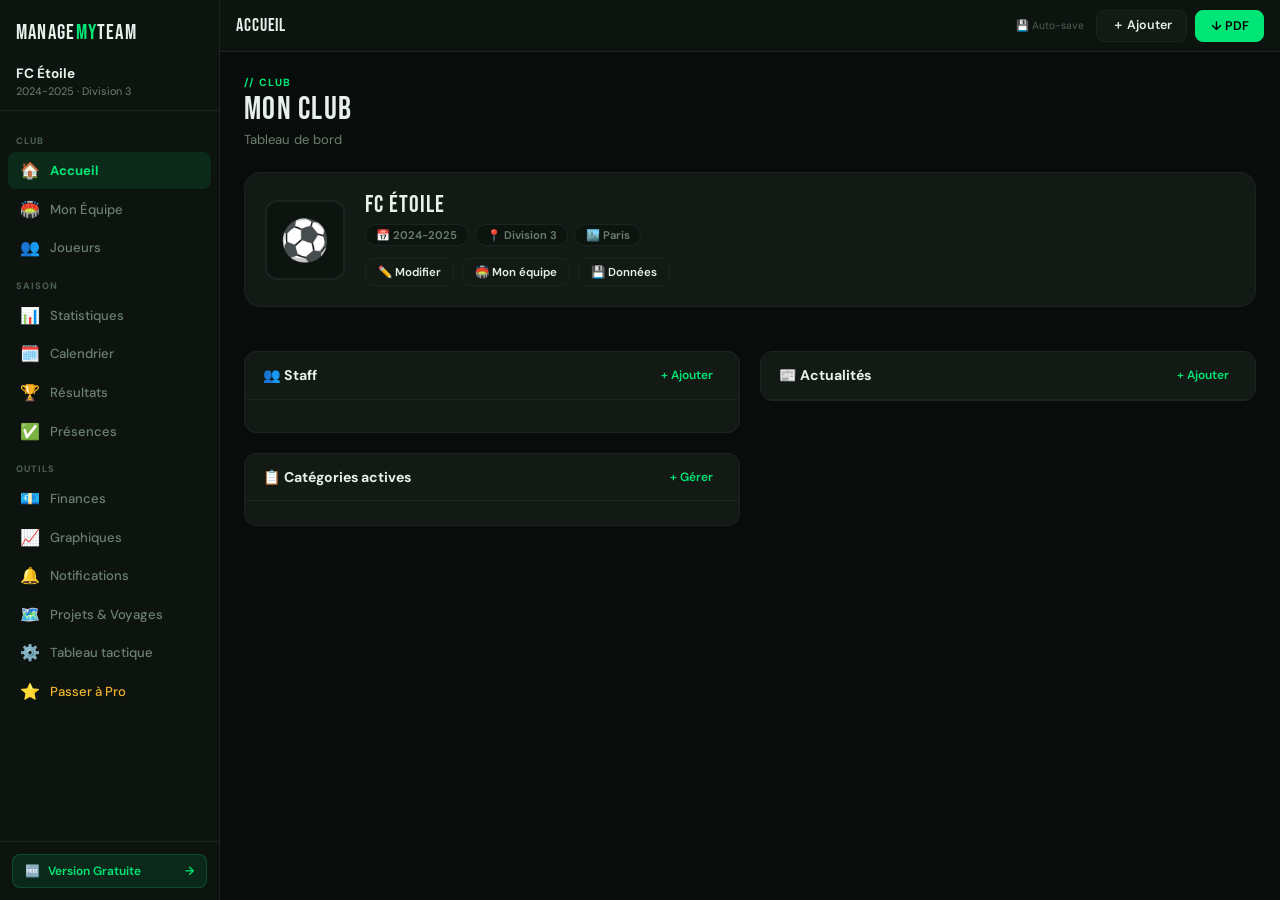
==== commit 0117c22b: "Add files via upload" ====
--- a/index.html
+++ b/index.html
@@ -1052,13 +1052,38 @@
   return '<div class="avatar" style="width:'+sz+'px;height:'+sz+'px;background:'+p.color+'">'+ini+'</div>';
 }
 function posBadge(pos){return '<span class="pos-badge" style="background:'+posColor(pos)+'22;color:'+posColor(pos)+';border:1px solid '+posColor(pos)+'44">'+pos+'</span>';}
-function photoZone(id,src,onch){
-  return '<div class="photo-zone" style="position:relative;cursor:pointer">'
+function photoZone(id,src,target){
+  return '<div class="photo-zone" data-pz="'+target+'">'
     +(src?'<img src="'+src+'" style="position:absolute;inset:0;width:100%;height:100%;object-fit:cover;border-radius:var(--radius)">':'<span style="pointer-events:none;font-size:1.8rem">📷</span>')
-    +'<input type="file" id="'+id+'" accept="image/*" style="position:absolute;inset:0;opacity:0;cursor:pointer;width:100%;height:100%" onchange="'+onch+'">'
-    +(src?'<button class="photo-clear" onclick="event.stopPropagation();_pendingPhoto=null;const z=this.closest(\'.photo-zone\');z.querySelector(\'img\')?.remove();this.remove();z.insertAdjacentHTML(\'afterbegin\',\'<span style=&quot;pointer-events:none;font-size:1.8rem&quot;>📷</span>\')">✕</button>':'')
+    +'<input type="file" id="'+id+'" accept="image/*" style="position:absolute;inset:0;opacity:0;cursor:pointer;width:100%;height:100%">'
+    +(src?'<button class="photo-clear" data-clear="'+id+'">✕</button>':'')
     +'</div>';
 }
+function handlePhotoInput(inp){
+  var file=inp.files[0]; if(!file)return;
+  var t=inp.getAttribute('data-t')||'player';
+  readFile(file).then(function(b64){
+    _pendingPhoto=b64;
+    var zone=inp.parentElement;
+    zone.querySelectorAll('img,span,button').forEach(function(el){el.remove();});
+    var img=document.createElement('img');
+    img.src=b64; img.style.cssText='position:absolute;inset:0;width:100%;height:100%;object-fit:cover;border-radius:var(--radius)';
+    zone.insertBefore(img,inp);
+    var btn=document.createElement('button');
+    btn.className='photo-clear'; btn.innerHTML='&#10005;';
+    btn.onclick=function(e){e.stopPropagation();_pendingPhoto=null;img.remove();btn.remove();var sp=document.createElement('span');sp.style.cssText='pointer-events:none;font-size:1.8rem';sp.textContent='📷';zone.insertBefore(sp,inp);};
+    zone.insertBefore(btn,inp);
+    if(t==='badge'){var z=gi('badge-prev');if(z)z.innerHTML='<img src="'+b64+'" style="width:100%;height:100%;object-fit:cover;border-radius:10px">';}
+  }).catch(function(e){toast('⚠️ '+e.message);});
+}
+function clearPhZ(btn){
+  _pendingPhoto=null;
+  var zone=btn.parentElement;
+  zone.querySelectorAll('img,button').forEach(function(el){el.remove();});
+  var sp=document.createElement('span');sp.style.cssText='pointer-events:none;font-size:1.8rem';sp.textContent='📷';
+  zone.insertBefore(sp,zone.querySelector('input'));
+}
+
 
 async function handlePhoto(event,target){
   const file=event.target.files[0];if(!file)return;
@@ -1068,23 +1093,18 @@
       const z=gi('badge-prev');
       if(z)z.innerHTML='<img src="'+_pendingPhoto+'" style="width:100%;height:100%;object-fit:cover;border-radius:10px">';
     } else {
-      // Find the photo-zone container
       const input=event.target;
-      const zone=input.parentElement;
-      if(zone&&zone.classList.contains('photo-zone')){
-        // Remove existing content except the input
-        Array.from(zone.children).forEach(c=>{if(c!==input)c.remove();});
-        // Add preview image
+      const zone=input.closest?input.closest('.photo-zone'):input.parentElement;
+      if(zone){
+        zone.querySelectorAll('img,.photo-clear,span').forEach(el=>el.remove());
         const img=document.createElement('img');
         img.src=_pendingPhoto;
-        img.style.cssText='position:absolute;inset:0;width:100%;height:100%;object-fit:cover;border-radius:var(--radius);pointer-events:none';
-        zone.appendChild(img);
-        // Add clear button
+        img.style.cssText='position:absolute;inset:0;width:100%;height:100%;object-fit:cover;border-radius:var(--radius)';
+        zone.insertAdjacentElement('afterbegin',img);
         const btn=document.createElement('button');
         btn.className='photo-clear';btn.textContent='✕';
         btn.onclick=(e)=>{
-          e.stopPropagation();
-          _pendingPhoto=null;
+          e.stopPropagation();_pendingPhoto=null;
           img.remove();btn.remove();
           zone.insertAdjacentHTML('afterbegin','<span style="pointer-events:none;font-size:1.8rem">📷</span>');
         };
@@ -1167,7 +1187,7 @@
     [(unread?'r':'g'),unread,'Notifs non lues'],
     ['b',PROJECTS.filter(p=>p.status==='active').length,'Projets actifs'],
     ['g',SESSIONS.length,'Sessions'],
-  ].map(([c,v,l])=>'<div class="kpi"><div class="kpi-val '+c+'">'+v+'</div><div class="kpi-label">'+l+'</div></div>').join('');
+  ].map(([c,v,l])=>'<div class="kpi"><div class="kpi-val '+c+'">'+v+'</div><div class="kpi-label">'+l+'</div></div><button class="btn btn-sm" onclick="deleteEvent('+e.id+')" style="color:var(--red);border-color:var(--red);flex-shrink:0;margin-left:.5rem">🗑️</button></div>').join('');
   gi('home-kpis').style.gridTemplateColumns='repeat(4,1fr)';
   gi('staff-list').innerHTML=STAFF.map(s=>'<div class="staff-card" onclick="openModal(\'editStaff\','+s.id+')"><div class="staff-avatar">'+(s.photoUrl?'<img src="'+s.photoUrl+'">':(s.name[0]||'?'))+'</div><div class="staff-name">'+s.name+'</div><div class="staff-role">'+s.role+'</div></div>').join('')+'<div class="staff-card" onclick="openModal(\'staff\')" style="border-style:dashed;display:flex;align-items:center;justify-content:center;min-height:90px;color:var(--muted)">+ Staff</div>';
   gi('cat-list').innerHTML=CATEGORIES.map(c=>'<div class="cat-card '+(c.active?'':'inactive')+'" onclick="openModal(\'editCat\','+c.id+')"><span>'+c.emoji+'</span><span>'+c.name+'</span></div>').join('')+'<div class="cat-card" onclick="openModal(\'category\')" style="border-style:dashed;color:var(--muted)">+ Catégorie</div>';
@@ -1488,11 +1508,11 @@
   const fincats=['Cotisations','Subventions','Sponsoring','Tournois','Billetterie','Dons','Équipements','Déplacements','Terrain','Arbitrage','Médical','Administratif','Divers'];
 
   if(type==='club'){
-    b('✏️ MODIFIER LE CLUB','<div class="form-row"><div class="form-group"><label class="form-label">Nom du club *</label><input class="form-input" id="f-club-name" value="'+CLUB.name+'"></div><div class="form-group"><label class="form-label">Ville</label><input class="form-input" id="f-club-city" value="'+(CLUB.city||'')+'"></div></div><div class="form-row"><div class="form-group"><label class="form-label">Ligue</label><input class="form-input" id="f-club-league" value="'+(CLUB.league||'')+'"></div><div class="form-group"><label class="form-label">Saison</label><input class="form-input" id="f-club-season" value="'+(CLUB.season||'')+'"></div></div><div class="form-group"><label class="form-label">Logo</label><div style="display:flex;align-items:center;gap:1rem">'+photoZone('f-club-logo',CLUB.logoUrl,'handlePhoto(event,"club")')+'<div style="flex:1;font-size:.75rem;color:var(--muted)">JPG, PNG · Max 5Mo</div></div><div class="form-group" style="margin-top:.5rem"><label class="form-label">Emoji</label><input class="form-input" id="f-club-emoji" value="'+(CLUB.emoji||'⚽')+'" style="max-width:80px"></div></div>');
+    b('✏️ MODIFIER LE CLUB','<div class="form-row"><div class="form-group"><label class="form-label">Nom du club *</label><input class="form-input" id="f-club-name" value="'+CLUB.name+'"></div><div class="form-group"><label class="form-label">Ville</label><input class="form-input" id="f-club-city" value="'+(CLUB.city||'')+'"></div></div><div class="form-row"><div class="form-group"><label class="form-label">Ligue</label><input class="form-input" id="f-club-league" value="'+(CLUB.league||'')+'"></div><div class="form-group"><label class="form-label">Saison</label><input class="form-input" id="f-club-season" value="'+(CLUB.season||'')+'"></div></div><div class="form-group"><label class="form-label">Logo</label><div style="display:flex;align-items:center;gap:1rem">'+photoZone('f-club-logo',CLUB.logoUrl,'club')+'<div style="flex:1;font-size:.75rem;color:var(--muted)">JPG, PNG · Max 5Mo</div></div><div class="form-group" style="margin-top:.5rem"><label class="form-label">Emoji</label><input class="form-input" id="f-club-emoji" value="'+(CLUB.emoji||'⚽')+'" style="max-width:80px"></div></div>');
   }else if(type==='player'||type==='editPlayer'){
     const p=id?PLAYERS.find(pp=>pp.id===id):{id:0,name:'',num:'',pos:'CM',age:'',foot:'D',goals:0,assists:0,rating:6.5,tackles:0,saves:0,color:'#00E676',photoUrl:null};
     if(!p)return;
-    b((id?'✏️ MODIFIER':'👤 NOUVEAU')+' JOUEUR','<div style="display:flex;gap:1rem;align-items:flex-start;margin-bottom:.75rem">'+photoZone('f-player-photo',p.photoUrl,'handlePhoto(event,"player")')+'<div style="flex:1"><div class="form-group"><label class="form-label">Nom complet *</label><input class="form-input" id="f-p-name" value="'+p.name+'" placeholder="Prénom Nom"></div></div></div><div class="form-row"><div class="form-group"><label class="form-label">Numéro</label><input class="form-input" id="f-p-num" type="number" value="'+p.num+'" min="1" max="99"></div><div class="form-group"><label class="form-label">Poste</label><select class="form-select" id="f-p-pos">'+positions.map(pp=>'<option '+(pp===p.pos?'selected':'')+'>'+pp+'</option>').join('')+'</select></div></div><div class="form-row"><div class="form-group"><label class="form-label">Âge</label><input class="form-input" id="f-p-age" type="number" value="'+p.age+'"></div><div class="form-group"><label class="form-label">Pied</label><select class="form-select" id="f-p-foot"><option value="D" '+(p.foot==='D'?'selected':'')+'>Droit</option><option value="G" '+(p.foot==='G'?'selected':'')+'>Gauche</option><option value="B" '+(p.foot==='B'?'selected':'')+'>Ambi</option></select></div></div><div class="form-row"><div class="form-group"><label class="form-label">Buts</label><input class="form-input" id="f-p-goals" type="number" value="'+p.goals+'"></div><div class="form-group"><label class="form-label">Passes D.</label><input class="form-input" id="f-p-assists" type="number" value="'+p.assists+'"></div></div><div class="form-row"><div class="form-group"><label class="form-label">Note (0-10)</label><input class="form-input" id="f-p-rating" type="number" value="'+p.rating+'" min="0" max="10" step="0.1"></div><div class="form-group"><label class="form-label">Couleur</label><input class="form-input" id="f-p-color" type="color" value="'+p.color+'" style="height:40px;padding:2px"></div></div>'+(id?'<button class="btn btn-red btn-sm" onclick="deletePlayer('+id+')" style="margin-top:.5rem">🗑️ Supprimer</button>':''));
+    b((id?'✏️ MODIFIER':'👤 NOUVEAU')+' JOUEUR','<div style="display:flex;gap:1rem;align-items:flex-start;margin-bottom:.75rem">'+photoZone('f-player-photo',p.photoUrl,'player')+'<div style="flex:1"><div class="form-group"><label class="form-label">Nom complet *</label><input class="form-input" id="f-p-name" value="'+p.name+'" placeholder="Prénom Nom"></div></div></div><div class="form-row"><div class="form-group"><label class="form-label">Numéro</label><input class="form-input" id="f-p-num" type="number" value="'+p.num+'" min="1" max="99"></div><div class="form-group"><label class="form-label">Poste</label><select class="form-select" id="f-p-pos">'+positions.map(pp=>'<option '+(pp===p.pos?'selected':'')+'>'+pp+'</option>').join('')+'</select></div></div><div class="form-row"><div class="form-group"><label class="form-label">Âge</label><input class="form-input" id="f-p-age" type="number" value="'+p.age+'"></div><div class="form-group"><label class="form-label">Pied</label><select class="form-select" id="f-p-foot"><option value="D" '+(p.foot==='D'?'selected':'')+'>Droit</option><option value="G" '+(p.foot==='G'?'selected':'')+'>Gauche</option><option value="B" '+(p.foot==='B'?'selected':'')+'>Ambi</option></select></div></div><div class="form-row"><div class="form-group"><label class="form-label">Buts</label><input class="form-input" id="f-p-goals" type="number" value="'+p.goals+'"></div><div class="form-group"><label class="form-label">Passes D.</label><input class="form-input" id="f-p-assists" type="number" value="'+p.assists+'"></div></div><div class="form-row"><div class="form-group"><label class="form-label">Note (0-10)</label><input class="form-input" id="f-p-rating" type="number" value="'+p.rating+'" min="0" max="10" step="0.1"></div><div class="form-group"><label class="form-label">Couleur</label><input class="form-input" id="f-p-color" type="color" value="'+p.color+'" style="height:40px;padding:2px"></div></div>'+(id?'<button class="btn btn-red btn-sm" onclick="deletePlayer('+id+')" style="margin-top:.5rem">🗑️ Supprimer</button>':''));
   }else if(type==='session'){
     b('📋 NOUVELLE SESSION','<div class="form-group"><label class="form-label">Libellé *</label><input class="form-input" id="f-sess-label" placeholder="Ex: Entraînement — 15 jan."></div><div class="form-row"><div class="form-group"><label class="form-label">Type</label><select class="form-select" id="f-sess-type"><option value="training">🏋️ Entraînement</option><option value="match">⚽ Match</option><option value="other">📋 Autre</option></select></div><div class="form-group"><label class="form-label">Date</label><input class="form-input" id="f-sess-date" type="date" value="'+new Date().toISOString().slice(0,10)+'"></div></div>');
   }else if(type==='event'){
@@ -1506,10 +1526,10 @@
   }else if(type==='transaction'){
     b('💶 NOUVELLE TRANSACTION','<div class="form-row"><div class="form-group"><label class="form-label">Type</label><select class="form-select" id="f-fin-type"><option value="income" '+(id==='income'?'selected':'')+'>💚 Revenu</option><option value="expense" '+(id==='expense'?'selected':'')+'>🔴 Dépense</option></select></div><div class="form-group"><label class="form-label">Montant (€) *</label><input class="form-input" id="f-fin-amount" type="number" min="0" placeholder="0"></div></div><div class="form-group"><label class="form-label">Libellé *</label><input class="form-input" id="f-fin-label" placeholder="Description"></div><div class="form-row"><div class="form-group"><label class="form-label">Catégorie</label><select class="form-select" id="f-fin-cat">'+fincats.map(c=>'<option>'+c+'</option>').join('')+'</select></div><div class="form-group"><label class="form-label">Date</label><input class="form-input" id="f-fin-date" type="date" value="'+new Date().toISOString().slice(0,10)+'"></div></div>');
   }else if(type==='staff'){
-    b('👤 AJOUTER STAFF','<div style="display:flex;gap:1rem;align-items:center;margin-bottom:.75rem">'+photoZone('f-staff-photo',null,'handlePhoto(event,"staff")')+'<div style="flex:1"><div class="form-group"><label class="form-label">Nom *</label><input class="form-input" id="f-staff-name" placeholder="Prénom Nom"></div></div></div><div class="form-row"><div class="form-group"><label class="form-label">Rôle</label><input class="form-input" id="f-staff-role" placeholder="Entraîneur, Président..."></div><div class="form-group"><label class="form-label">Téléphone</label><input class="form-input" id="f-staff-phone" placeholder="06 XX XX XX XX"></div></div>');
+    b('👤 AJOUTER STAFF','<div style="display:flex;gap:1rem;align-items:center;margin-bottom:.75rem">'+photoZone('f-staff-photo',null,'staff')+'<div style="flex:1"><div class="form-group"><label class="form-label">Nom *</label><input class="form-input" id="f-staff-name" placeholder="Prénom Nom"></div></div></div><div class="form-row"><div class="form-group"><label class="form-label">Rôle</label><input class="form-input" id="f-staff-role" placeholder="Entraîneur, Président..."></div><div class="form-group"><label class="form-label">Téléphone</label><input class="form-input" id="f-staff-phone" placeholder="06 XX XX XX XX"></div></div>');
   }else if(type==='editStaff'){
     const s=STAFF.find(ss=>ss.id===id);if(!s)return;
-    b('✏️ MODIFIER STAFF','<div style="display:flex;gap:1rem;align-items:center;margin-bottom:.75rem">'+photoZone('f-staff-photo',s.photoUrl,'handlePhoto(event,"staff")')+'<div style="flex:1"><div class="form-group"><label class="form-label">Nom</label><input class="form-input" id="f-staff-name" value="'+s.name+'"></div></div></div><div class="form-row"><div class="form-group"><label class="form-label">Rôle</label><input class="form-input" id="f-staff-role" value="'+s.role+'"></div><div class="form-group"><label class="form-label">Téléphone</label><input class="form-input" id="f-staff-phone" value="'+(s.phone||'')+'"></div></div><button class="btn btn-red btn-sm" onclick="deleteStaff('+id+')" style="margin-top:.5rem">🗑️ Supprimer</button>');
+    b('✏️ MODIFIER STAFF','<div style="display:flex;gap:1rem;align-items:center;margin-bottom:.75rem">'+photoZone('f-staff-photo',s.photoUrl,'staff')+'<div style="flex:1"><div class="form-group"><label class="form-label">Nom</label><input class="form-input" id="f-staff-name" value="'+s.name+'"></div></div></div><div class="form-row"><div class="form-group"><label class="form-label">Rôle</label><input class="form-input" id="f-staff-role" value="'+s.role+'"></div><div class="form-group"><label class="form-label">Téléphone</label><input class="form-input" id="f-staff-phone" value="'+(s.phone||'')+'"></div></div><button class="btn btn-red btn-sm" onclick="deleteStaff('+id+')" style="margin-top:.5rem">🗑️ Supprimer</button>');
   }else if(type==='category'){
     b('📋 AJOUTER CATÉGORIE','<div class="form-row"><div class="form-group"><label class="form-label">Nom *</label><input class="form-input" id="f-cat-name" placeholder="Ex: Seniors A"></div><div class="form-group"><label class="form-label">Emoji</label><input class="form-input" id="f-cat-emoji" value="⚽" style="max-width:80px"></div></div>');
   }else if(type==='editCat'){
@@ -1898,6 +1918,47 @@
   });
   if(wizIsFirstLaunch())setTimeout(showWizard,400);
   if(!HAS_STORAGE)setSaveLabel('📄 Local','var(--accent)');
+
+  // Photo zone event delegation
+  document.addEventListener('change', async function(e){
+    if(e.target.type==='file' && e.target.accept==='image/*'){
+      const zone = e.target.closest('[data-pz]');
+      if(!zone)return;
+      const target = zone.dataset.pz;
+      const file = e.target.files[0];
+      if(!file)return;
+      try{
+        _pendingPhoto = await readFile(file);
+        // Update preview
+        zone.querySelectorAll('img,.photo-clear,span').forEach(el=>el.remove());
+        const img=document.createElement('img');
+        img.src=_pendingPhoto;
+        img.style.cssText='position:absolute;inset:0;width:100%;height:100%;object-fit:cover;border-radius:var(--radius);pointer-events:none';
+        zone.appendChild(img);
+        const btn=document.createElement('button');
+        btn.className='photo-clear';btn.dataset.clear=e.target.id;btn.textContent='✕';
+        zone.appendChild(btn);
+        if(target==='badge'){
+          const prev=gi('badge-prev');
+          if(prev)prev.innerHTML='<img src="'+_pendingPhoto+'" style="width:100%;height:100%;object-fit:cover;border-radius:10px">';
+        }
+        toast('✅ Photo chargée');
+      }catch(err){toast('⚠️ '+err.message);}
+    }
+  });
+
+  // Clear button delegation
+  document.addEventListener('click', function(e){
+    if(e.target.classList.contains('photo-clear')||e.target.dataset.clear){
+      e.stopPropagation();
+      const zone=e.target.closest('[data-pz]');
+      if(zone){
+        zone.querySelectorAll('img,.photo-clear').forEach(el=>el.remove());
+        if(!zone.querySelector('span'))zone.insertAdjacentHTML('afterbegin','<span style="pointer-events:none;font-size:1.8rem">📷</span>');
+        _pendingPhoto=null;
+      }
+    }
+  });
 })();
 
 </script>
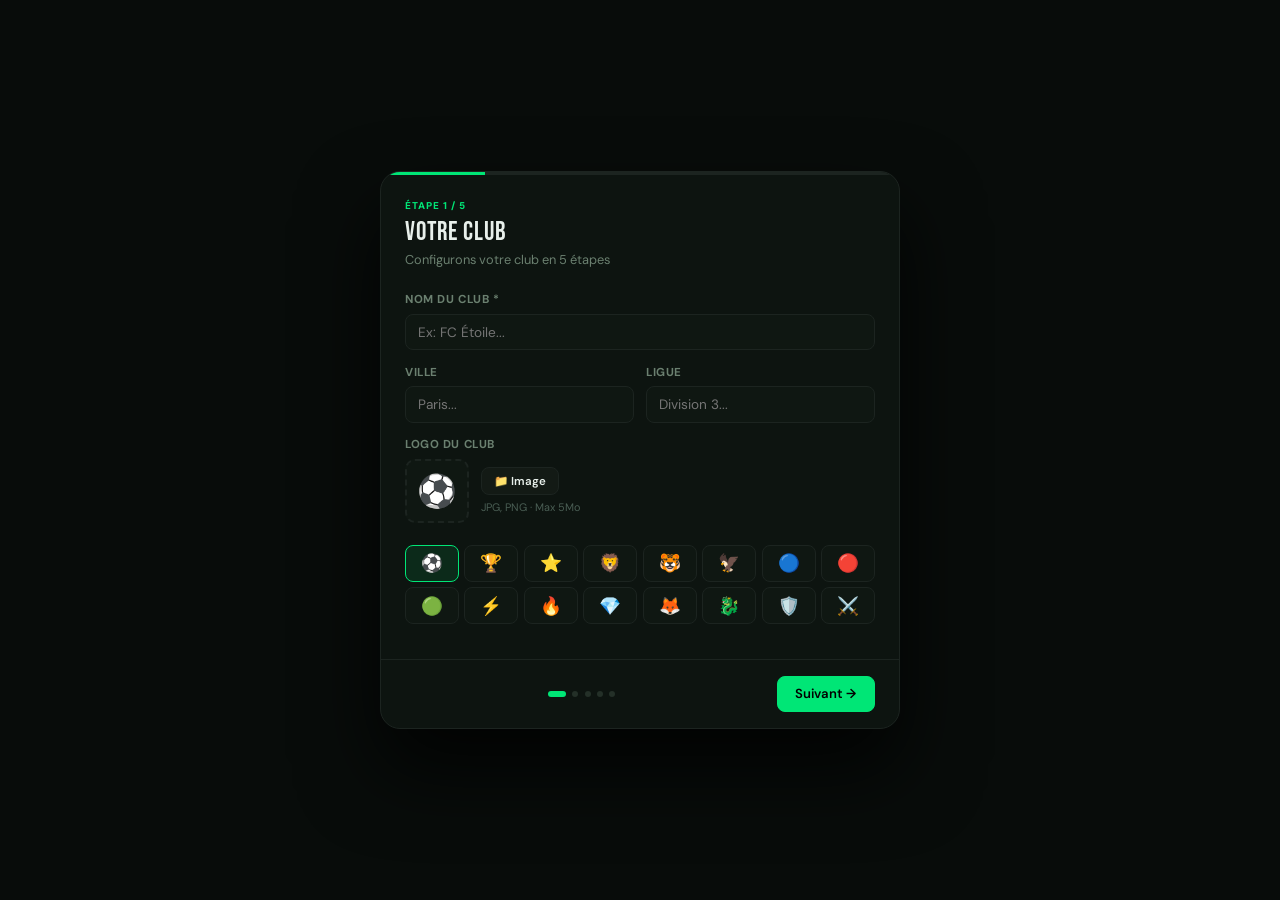
==== commit e4f9fa5c: "Add files via upload" ====
--- a/index.html
+++ b/index.html
@@ -1187,7 +1187,7 @@
     [(unread?'r':'g'),unread,'Notifs non lues'],
     ['b',PROJECTS.filter(p=>p.status==='active').length,'Projets actifs'],
     ['g',SESSIONS.length,'Sessions'],
-  ].map(([c,v,l])=>'<div class="kpi"><div class="kpi-val '+c+'">'+v+'</div><div class="kpi-label">'+l+'</div></div><button class="btn btn-sm" onclick="deleteEvent('+e.id+')" style="color:var(--red);border-color:var(--red);flex-shrink:0;margin-left:.5rem">🗑️</button></div>').join('');
+  ].map(([c,v,l])=>'<div class="kpi"><div class="kpi-val '+c+'">'+v+'</div><div class="kpi-label">'+l+'</div></div>').join('');
   gi('home-kpis').style.gridTemplateColumns='repeat(4,1fr)';
   gi('staff-list').innerHTML=STAFF.map(s=>'<div class="staff-card" onclick="openModal(\'editStaff\','+s.id+')"><div class="staff-avatar">'+(s.photoUrl?'<img src="'+s.photoUrl+'">':(s.name[0]||'?'))+'</div><div class="staff-name">'+s.name+'</div><div class="staff-role">'+s.role+'</div></div>').join('')+'<div class="staff-card" onclick="openModal(\'staff\')" style="border-style:dashed;display:flex;align-items:center;justify-content:center;min-height:90px;color:var(--muted)">+ Staff</div>';
   gi('cat-list').innerHTML=CATEGORIES.map(c=>'<div class="cat-card '+(c.active?'':'inactive')+'" onclick="openModal(\'editCat\','+c.id+')"><span>'+c.emoji+'</span><span>'+c.name+'</span></div>').join('')+'<div class="cat-card" onclick="openModal(\'category\')" style="border-style:dashed;color:var(--muted)">+ Catégorie</div>';
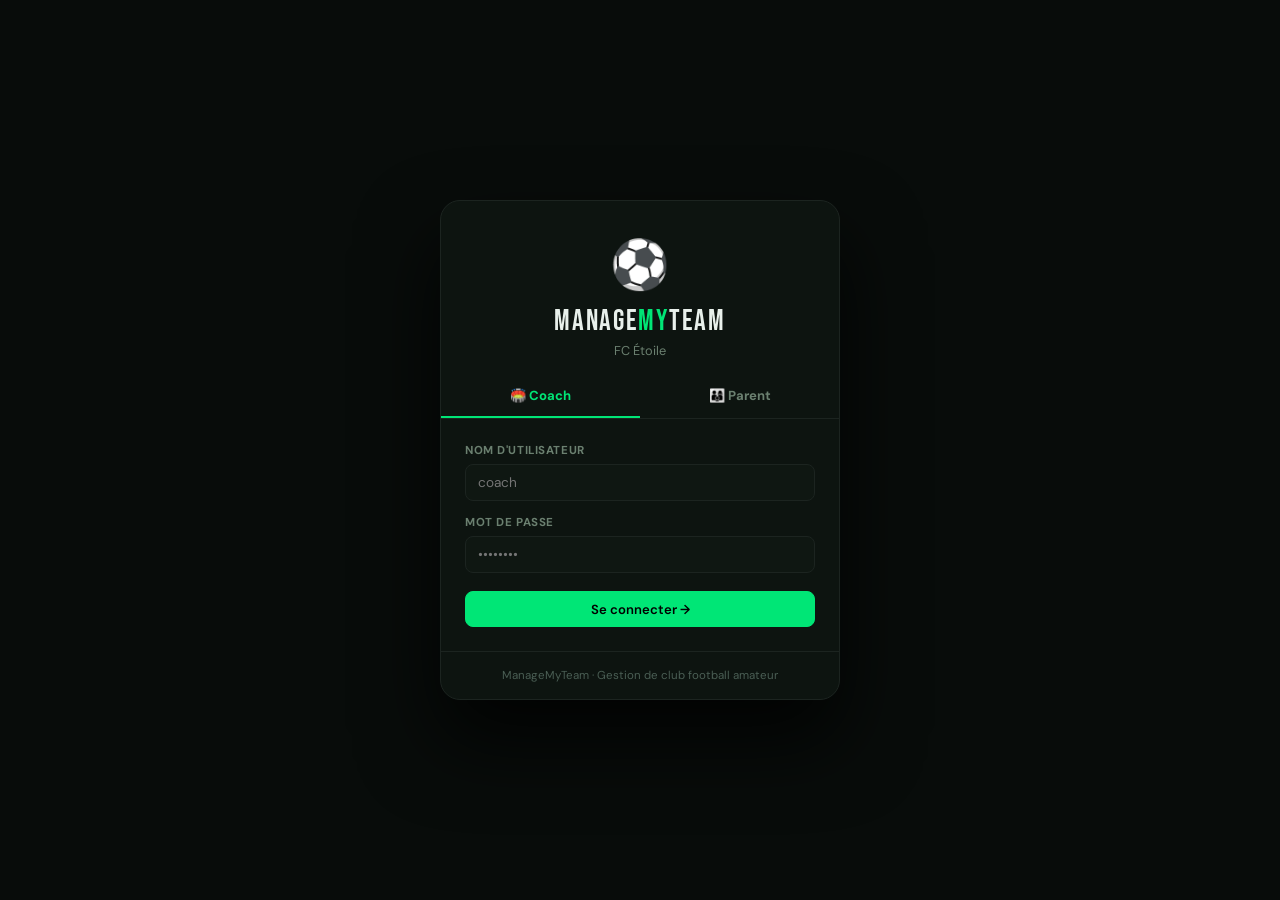
==== commit 4a90f729: "Add files via upload" ====
--- a/index.html
+++ b/index.html
@@ -145,7 +145,7 @@
 .photo-clear{position:absolute;top:2px;right:2px;width:18px;height:18px;border-radius:50%;background:rgba(0,0,0,.7);border:none;color:#fff;font-size:.7rem;display:flex;align-items:center;justify-content:center;cursor:pointer;z-index:2}
 
 /* ─── PRESENCE BADGES ─── */
-.pres-btn{width:28px;height:28px;border-radius:50%;border:2px solid var(--border);background:transparent;font-size:.8rem;display:flex;align-items:center;justify-content:center;cursor:pointer;transition:all .15s;flex-shrink:0}
+.pres-btn{width:28px;height:28px;border-radius:50%;border:2px solid var(--border);background:transparent;font-size:.8rem;color:#fff;display:flex;align-items:center;justify-content:center;cursor:pointer;transition:all .15s;flex-shrink:0}
 .pres-btn.present{background:rgba(0,230,118,.15);border-color:var(--green)}
 .pres-btn.absent{background:rgba(255,71,87,.1);border-color:var(--red)}
 .pres-btn.late{background:rgba(240,180,41,.1);border-color:var(--accent)}
@@ -318,6 +318,65 @@
 .plan-features li{font-size:.8rem;color:var(--muted);display:flex;align-items:center;gap:.5rem}
 .plan-features li.ok{color:var(--text)}.plan-features li .pf-check{color:var(--green)}.plan-features li .pf-x{color:var(--muted2)}
 
+
+/* ─── FUT CARD ─── */
+.fut-card{
+  position:relative;width:155px;height:230px;flex-shrink:0;
+  display:flex;flex-direction:column;align-items:center;
+  padding:14px 10px 20px;
+  box-shadow:0 12px 40px rgba(0,0,0,.7);cursor:pointer;
+  transition:transform .2s ease,box-shadow .2s ease;
+  border-radius:12px 12px 60% 60% / 12px 12px 30px 30px;
+}
+.fut-card:hover{transform:translateY(-4px) scale(1.03);box-shadow:0 20px 50px rgba(0,0,0,.8)}
+.fut-card.bronze{background:linear-gradient(160deg,#3d1f00,#8B5E3C 40%,#C47A3A 60%,#6B3E26)}
+.fut-card.silver{background:linear-gradient(160deg,#2a2a2a,#707070 40%,#C0C0C0 60%,#505050)}
+.fut-card.gold{background:linear-gradient(160deg,#3d2c00,#A07820 40%,#F0C040 60%,#7a5c10)}
+.fut-card.masked{background:linear-gradient(160deg,#141a17,#2c3a33 45%,#3d4f45 60%,#1c2420);justify-content:center;gap:6px}
+.fut-card.elite{background:linear-gradient(160deg,#0d0020,#4B0082 35%,#9B30FF 55%,#FF6B00 80%,#2a0050)}
+.fut-card-bg{position:absolute;inset:0;display:flex;align-items:center;justify-content:center;opacity:.15;overflow:hidden;z-index:1}
+.fut-card-bg img{width:140%;height:140%;object-fit:cover;filter:brightness(2) saturate(0) contrast(1.2);pointer-events:none}
+.fut-card-glow{position:absolute;inset:0;background:radial-gradient(ellipse at 50% 40%,rgba(255,255,255,.18) 0%,transparent 70%);pointer-events:none}
+.fut-card-shine{position:absolute;top:-40%;left:-40%;width:80%;height:80%;background:radial-gradient(ellipse,rgba(255,255,255,.25) 0%,transparent 70%);pointer-events:none;border-radius:50%}
+.fut-card-top{position:relative;z-index:2;display:flex;flex-direction:column;align-items:flex-start;width:100%;padding:0 4px}
+.fut-card-rating{font-family:var(--font-display);font-size:2.4rem;line-height:1;color:#fff;text-shadow:0 2px 12px rgba(0,0,0,.8),0 0 20px rgba(255,255,255,.3);letter-spacing:.02em}
+.fut-card-pos{font-size:.6rem;font-weight:900;letter-spacing:.12em;color:rgba(255,255,255,.85);text-transform:uppercase;margin-top:-2px;text-shadow:0 1px 4px rgba(0,0,0,.6)}
+.fut-card-photo{position:relative;z-index:2;width:80px;height:80px;border-radius:50%;background:rgba(0,0,0,.25);display:flex;align-items:center;justify-content:center;font-size:2rem;overflow:hidden;margin:4px auto 2px;border:2px solid rgba(255,255,255,.25);box-shadow:0 4px 16px rgba(0,0,0,.5)}
+.fut-card-photo img{width:100%;height:100%;object-fit:cover;border-radius:50%}
+.fut-card-name{position:relative;z-index:2;font-size:.72rem;font-weight:900;color:#fff;text-align:center;text-transform:uppercase;letter-spacing:.06em;text-shadow:0 1px 6px rgba(0,0,0,.8);margin-bottom:4px;max-width:140px;overflow:hidden;text-overflow:ellipsis;white-space:nowrap}
+.fut-card-divider{position:relative;z-index:2;width:75%;height:1px;background:linear-gradient(90deg,transparent,rgba(255,255,255,.4),transparent);margin-bottom:5px}
+.fut-card-stats{position:relative;z-index:2;display:grid;grid-template-columns:repeat(6,1fr);gap:0;width:100%;text-align:center}
+.fut-card-stat{display:flex;flex-direction:column;align-items:center;gap:1px}
+.fut-card-stat-val{font-family:var(--font-display);font-size:.95rem;color:#fff;text-shadow:0 1px 6px rgba(0,0,0,.8);line-height:1}
+.fut-card-stat-lbl{font-size:.42rem;font-weight:900;letter-spacing:.04em;color:rgba(255,255,255,.7);text-transform:uppercase}
+
+
+/* ─── LOGIN PAGE ─── */
+.login-overlay{position:fixed;inset:0;z-index:99999;background:var(--black);display:flex;align-items:center;justify-content:center;padding:1rem}
+.login-box{background:var(--dark);border:1px solid var(--border);border-radius:20px;width:100%;max-width:400px;overflow:hidden;box-shadow:0 40px 80px rgba(0,0,0,.8)}
+.login-header{padding:2rem 2rem 1rem;text-align:center}
+.login-logo{font-size:3rem;margin-bottom:.5rem}
+.login-title{font-family:var(--font-display);font-size:1.8rem;letter-spacing:.06em;color:var(--text);margin-bottom:.2rem}
+.login-title span{color:var(--green)}
+.login-sub{font-size:.8rem;color:var(--muted)}
+.login-tabs{display:flex;border-bottom:1px solid var(--border)}
+.login-tab{flex:1;padding:.75rem;text-align:center;font-size:.82rem;font-weight:700;cursor:pointer;color:var(--muted);border-bottom:2px solid transparent;transition:all .15s}
+.login-tab.active{color:var(--green);border-bottom-color:var(--green)}
+.login-body{padding:1.5rem}
+.login-error{background:rgba(255,71,87,.1);border:1px solid rgba(255,71,87,.3);border-radius:8px;padding:.6rem .85rem;font-size:.78rem;color:var(--red);margin-bottom:.75rem;display:none}
+.login-footer{padding:1rem 1.5rem;border-top:1px solid var(--border);text-align:center;font-size:.72rem;color:var(--muted2)}
+
+/* ─── PARENT EN LIGNE : seulement les pages dont les données sont publiées ─── */
+body.remote-parent #nav-home, body.remote-parent #nav-attendance, body.remote-parent #nav-charts,
+body.remote-parent #nav-notifications, body.remote-parent #nav-finance, body.remote-parent #nav-upgrade,
+body.remote-parent #nav-tactical, body.remote-parent #sb-plan,
+body.remote-parent #bn-home, body.remote-parent #bn-attendance, body.remote-parent #bn-notifications,
+body.remote-parent .mm-item[onclick*="'finance'"], body.remote-parent .mm-item[onclick*="'charts'"],
+body.remote-parent .mm-item[onclick*="'upgrade'"], body.remote-parent .mm-item[onclick*="openTactical"]{display:none !important}
+/* ─── MODE PARENT ─── */
+.parent-only { display: none; }
+body.parent-mode .coach-only { display: none !important; }
+body.parent-mode .tb-btn.coach-only { display: none !important; }
 /* ─── RESPONSIVE ─── */
 @media(max-width:900px){
   .sidebar{position:fixed;top:0;left:0;bottom:0;transform:translateX(-100%);z-index:60}
@@ -390,6 +449,11 @@
     <div id="tb-actions" style="display:flex;gap:.5rem">
       <button class="tb-btn" onclick="onAddBtn()">＋ <span id="add-label">Ajouter</span></button>
       <button class="tb-btn primary" onclick="exportPage()">↓ PDF</button>
+    </div>
+    <div id="tb-account" style="display:flex;gap:.5rem">
+      <button class="tb-btn coach-only" onclick="openCoachAccounts()" title="Comptes coach" style="padding:0 .6rem">👥</button>
+      <button class="tb-btn coach-only" onclick="openParentShare()" title="Partage avec les parents" style="padding:0 .6rem">🔑</button>
+      <button class="tb-btn" onclick="logout()" title="Déconnexion" style="padding:0 .6rem">🚪</button>
     </div>
   </div>
 
@@ -496,25 +560,129 @@
       <div class="page-header">
         <div class="page-tag">// Compétition</div>
         <div class="page-title">RÉSULTATS</div>
-        <div class="page-sub">Classement & historique des matchs</div>
+        <div class="page-sub">Classement saison & plateaux</div>
       </div>
-      <div style="display:grid;grid-template-columns:1fr 1fr;gap:1.25rem">
-        <div class="section-block">
-          <div class="section-head" id="standings-section-head">
-            <div class="section-head-title">🏆 Classement</div>
-            <div style="display:flex;gap:.3rem">
-              <div class="section-head-action" onclick="openModal('addStanding')">+ Équipe</div>
-              <div class="section-head-action" onclick="resetStandings()">🔄 Zéro</div>
+      <!-- Mode switch -->
+      <div style="display:flex;gap:.5rem;margin-bottom:1.25rem;align-items:center">
+        <button class="btn active" id="btn-mode-classement" onclick="setResultMode('classement')">🏆 Classement</button>
+        <button class="btn" id="btn-mode-plateau" onclick="setResultMode('plateau')">🟢 Plateaux</button>
+        <span style="font-size:.72rem;color:var(--muted);margin-left:.5rem" id="result-mode-hint">Seniors / U18 — classement saison</span>
+      </div>
+      <!-- Mode classement -->
+      <div id="results-classement">
+        <div style="display:grid;grid-template-columns:1fr 1fr;gap:1.25rem">
+          <div class="section-block">
+            <div class="section-head">
+              <div class="section-head-title">🏆 Classement</div>
+              <div style="display:flex;gap:.3rem">
+                <div class="section-head-action" onclick="openModal('addStanding')">+ Équipe</div>
+                <div class="section-head-action" onclick="resetStandings()">🔄 Zéro</div>
+              </div>
+            </div>
+            <div style="overflow-x:auto"><table class="standings-table" id="standings-table"></table></div>
+          </div>
+          <div class="section-block">
+            <div class="section-head">
+              <div class="section-head-title">⚽ Derniers matchs</div>
+              <div class="section-head-action" onclick="openModal('result')">+ Ajouter</div>
+            </div>
+            <div id="results-list"></div>
+          </div>
+        </div>
+      </div>
+      <!-- Mode plateau -->
+      <div id="results-plateau" style="display:none">
+        <!-- Choix de l'équipe -->
+        <div id="plateau-teams" style="display:flex;flex-wrap:wrap;gap:.4rem;align-items:center;margin-bottom:1rem"></div>
+        <!-- Bilan saison -->
+        <div class="kpi-row" style="grid-template-columns:repeat(4,1fr);margin-bottom:1.25rem" id="plateau-kpis"></div>
+        <div style="display:grid;grid-template-columns:1fr 1fr;gap:1.25rem">
+          <!-- Saisir un plateau -->
+          <div class="section-block">
+            <div class="section-head">
+              <div class="section-head-title">➕ Nouveau plateau</div>
+            </div>
+            <div style="padding:.75rem">
+              <div class="form-group">
+                <label class="form-label">Date du plateau</label>
+                <input class="form-input" id="p-date" type="date" value="">
+              </div>
+              <div class="form-group">
+                <label class="form-label">Lieu</label>
+                <input class="form-input" id="p-lieu" placeholder="Ex: Stade Municipal">
+              </div>
+              <datalist id="known-teams"></datalist>
+              <datalist id="our-teams"></datalist>
+              <div class="form-group">
+                <label class="form-label">Notre équipe dans ce plateau</label>
+                <input class="form-input" id="p-us" list="our-teams" placeholder="Ex: FC Domitia 1" autocomplete="off">
+              </div>
+              <details style="margin-bottom:.75rem;background:var(--card2);border:1px solid var(--border);border-radius:var(--radius-sm);padding:.5rem .75rem">
+                <summary style="cursor:pointer;font-size:.78rem;font-weight:700;color:var(--green)">📋 Importer depuis MyFFF (copier-coller)</summary>
+                <div style="margin-top:.5rem">
+                  <textarea class="form-input" id="p-paste" rows="6" placeholder="Collez ici le texte du plateau copié depuis MyFFF…"></textarea>
+                  <div style="display:flex;gap:.5rem;margin-top:.4rem;align-items:center;flex-wrap:wrap">
+                    <button class="btn btn-sm btn-green" onclick="importPlateauPaste()">Analyser</button>
+                    <span id="p-paste-msg" style="font-size:.72rem;color:var(--muted)"></span>
+                  </div>
+                </div>
+              </details>
+              <div id="plateau-matches">
+                <div style="font-size:.78rem;font-weight:700;color:var(--muted);margin:.5rem 0 .4rem;text-transform:uppercase;letter-spacing:.06em">Match 1</div>
+                <div style="display:grid;grid-template-columns:1fr auto 1fr;gap:.4rem;align-items:center;margin-bottom:.5rem">
+                  <input class="form-input" id="p-m1-home" list="known-teams" autocomplete="off" value="" placeholder="Notre équipe">
+                  <div style="font-weight:700;color:var(--muted);text-align:center">vs</div>
+                  <input class="form-input" id="p-m1-away" list="known-teams" autocomplete="off" placeholder="Adversaire">
+                </div>
+                <div style="display:grid;grid-template-columns:1fr auto 1fr;gap:.4rem;align-items:center;margin-bottom:.75rem">
+                  <input class="form-input" id="p-m1-sh" type="number" value="0" min="0" style="text-align:center">
+                  <div style="font-weight:700;color:var(--muted);text-align:center">-</div>
+                  <input class="form-input" id="p-m1-sa" type="number" value="0" min="0" style="text-align:center">
+                </div>
+                <div style="font-size:.78rem;font-weight:700;color:var(--muted);margin:.5rem 0 .4rem;text-transform:uppercase;letter-spacing:.06em">Match 2</div>
+                <div style="display:grid;grid-template-columns:1fr auto 1fr;gap:.4rem;align-items:center;margin-bottom:.5rem">
+                  <input class="form-input" id="p-m2-home" list="known-teams" autocomplete="off" value="" placeholder="Notre équipe">
+                  <div style="font-weight:700;color:var(--muted);text-align:center">vs</div>
+                  <input class="form-input" id="p-m2-away" list="known-teams" autocomplete="off" placeholder="Adversaire">
+                </div>
+                <div style="display:grid;grid-template-columns:1fr auto 1fr;gap:.4rem;align-items:center;margin-bottom:.75rem">
+                  <input class="form-input" id="p-m2-sh" type="number" value="0" min="0" style="text-align:center">
+                  <div style="font-weight:700;color:var(--muted);text-align:center">-</div>
+                  <input class="form-input" id="p-m2-sa" type="number" value="0" min="0" style="text-align:center">
+                </div>
+                <div style="font-size:.78rem;font-weight:700;color:var(--muted);margin:.5rem 0 .4rem;text-transform:uppercase;letter-spacing:.06em">Match 3</div>
+                <div style="display:grid;grid-template-columns:1fr auto 1fr;gap:.4rem;align-items:center;margin-bottom:.5rem">
+                  <input class="form-input" id="p-m3-home" list="known-teams" autocomplete="off" value="" placeholder="Équipe A">
+                  <div style="font-weight:700;color:var(--muted);text-align:center">vs</div>
+                  <input class="form-input" id="p-m3-away" list="known-teams" autocomplete="off" placeholder="Équipe B">
+                </div>
+                <div style="display:grid;grid-template-columns:1fr auto 1fr;gap:.4rem;align-items:center;margin-bottom:.75rem">
+                  <input class="form-input" id="p-m3-sh" type="number" value="0" min="0" style="text-align:center">
+                  <div style="font-weight:700;color:var(--muted);text-align:center">-</div>
+                  <input class="form-input" id="p-m3-sa" type="number" value="0" min="0" style="text-align:center">
+                </div>
+                <div style="font-size:.78rem;font-weight:700;color:var(--muted);margin:.5rem 0 .4rem;text-transform:uppercase;letter-spacing:.06em">Match 4</div>
+                <div style="display:grid;grid-template-columns:1fr auto 1fr;gap:.4rem;align-items:center;margin-bottom:.5rem">
+                  <input class="form-input" id="p-m4-home" list="known-teams" autocomplete="off" value="" placeholder="Équipe C">
+                  <div style="font-weight:700;color:var(--muted);text-align:center">vs</div>
+                  <input class="form-input" id="p-m4-away" list="known-teams" autocomplete="off" placeholder="Équipe D">
+                </div>
+                <div style="display:grid;grid-template-columns:1fr auto 1fr;gap:.4rem;align-items:center;margin-bottom:.75rem">
+                  <input class="form-input" id="p-m4-sh" type="number" value="0" min="0" style="text-align:center">
+                  <div style="font-weight:700;color:var(--muted);text-align:center">-</div>
+                  <input class="form-input" id="p-m4-sa" type="number" value="0" min="0" style="text-align:center">
+                </div>
+              </div>
+              <button class="btn btn-green" style="width:100%" onclick="savePlateau()">✅ Enregistrer le plateau</button>
             </div>
           </div>
-          <div style="overflow-x:auto"><table class="standings-table" id="standings-table"></table></div>
-        </div>
-        <div class="section-block">
-          <div class="section-head">
-            <div class="section-head-title">⚽ Derniers matchs</div>
-            <div class="section-head-action" onclick="openModal('result')">+ Ajouter</div>
+          <!-- Historique plateaux -->
+          <div class="section-block">
+            <div class="section-head">
+              <div class="section-head-title">📋 Historique des plateaux</div>
+            </div>
+            <div id="plateau-history"></div>
           </div>
-          <div id="results-list"></div>
         </div>
       </div>
     </div>
@@ -666,16 +834,18 @@
       <div class="page-header">
         <div class="page-tag">// Organisation</div>
         <div class="page-title">PROJETS & VOYAGES</div>
-        <div class="page-sub">Tournois, stages, déplacements</div>
+        <div class="page-sub">Collectes, événements et voyages : où en est chaque projet</div>
       </div>
-      <div style="display:flex;gap:.5rem;margin-bottom:1rem;flex-wrap:wrap">
-        <button class="btn btn-sm active" onclick="filterProjects('all',this)">Tous</button>
-        <button class="btn btn-sm" onclick="filterProjects('tournament',this)">🏆 Tournois</button>
-        <button class="btn btn-sm" onclick="filterProjects('travel',this)">🚌 Voyages</button>
-        <button class="btn btn-sm" onclick="filterProjects('event',this)">🎉 Événements</button>
-        <button class="btn btn-sm" style="margin-left:auto" onclick="openModal('project')">+ Nouveau projet</button>
+      <div id="projects-toolbar" style="display:flex;gap:.5rem;margin-bottom:1rem;flex-wrap:wrap">
+        <button class="btn btn-sm btn-green" data-filter="all" onclick="filterProjects('all',this)">Tous</button>
+        <button class="btn btn-sm" data-filter="travel" onclick="filterProjects('travel',this)">🚌 Voyages</button>
+        <button class="btn btn-sm" data-filter="tournament" onclick="filterProjects('tournament',this)">🏆 Tournois</button>
+        <button class="btn btn-sm" data-filter="event" onclick="filterProjects('event',this)">🎉 Événements</button>
+        <button class="btn btn-sm" data-filter="stage" onclick="filterProjects('stage',this)">⛺ Stages</button>
+        <button class="btn btn-sm btn-green" id="btn-new-project" style="margin-left:auto" onclick="openProjectForm()">+ Nouveau projet</button>
       </div>
       <div id="projects-list"></div>
+      <div id="project-detail" style="display:none"></div>
     </div>
 
     <!-- ══ PAGE UPGRADE ══ -->
@@ -755,6 +925,45 @@
   </div>
 </div>
 
+<!-- ══ PARENT LOGIN ══ -->
+<div class="wizard-overlay" id="parent-login" style="display:none">
+  <div class="wizard-box" style="max-width:420px">
+    <div class="wizard-header" style="text-align:center;padding:2rem 1.5rem 1rem">
+      <div style="font-size:2.5rem;margin-bottom:.5rem">👨‍👩‍👦</div>
+      <div class="wizard-title" style="font-size:1.4rem" id="parent-login-club">ManageMyTeam</div>
+      <div class="wizard-sub">Espace Parents — Accès lecture seule</div>
+    </div>
+    <div class="wizard-body" style="padding:1rem 1.5rem 1.5rem">
+      <div class="form-group">
+        <label class="form-label">Votre code d'accès</label>
+        <input class="form-input" id="parent-code-input" placeholder="Ex: MARTIN-4X7K" 
+          style="font-size:1rem;letter-spacing:.1em;text-transform:uppercase;text-align:center"
+          oninput="this.value=this.value.toUpperCase()"
+          onkeydown="if(event.key==='Enter')submitParentLogin()">
+        <div style="font-size:.72rem;color:var(--muted);margin-top:.4rem;text-align:center">
+          Code fourni par l'entraîneur de votre enfant
+        </div>
+      </div>
+      <div id="parent-login-error" style="color:var(--red);font-size:.78rem;text-align:center;min-height:1.2rem"></div>
+      <button class="btn btn-green" style="width:100%;height:42px;font-size:.9rem;margin-top:.5rem" onclick="submitParentLogin()">
+        🔓 Accéder à l'espace parent
+      </button>
+      <div style="text-align:center;margin-top:1rem">
+        <button class="btn" style="font-size:.78rem" onclick="gi('parent-login').style.display='none'">
+          🔑 Accès coach
+        </button>
+      </div>
+    </div>
+  </div>
+</div>
+
+<!-- ══ PARENT BANNER (shown in parent mode) ══ -->
+<div id="parent-banner" style="display:none;position:fixed;top:0;left:0;right:0;z-index:9998;background:linear-gradient(90deg,#4DABF7,#00E676);color:#000;padding:.4rem 1rem;align-items:center;gap:.75rem;font-size:.8rem;font-weight:700">
+  <span>👨‍👩‍👦 Mode Parent</span>
+  <span id="parent-player-name" style="opacity:.7"></span>
+  <span style="margin-left:auto;cursor:pointer;opacity:.7" onclick="logout()">✕ Quitter</span>
+</div>
+
 <!-- ══ WIZARD ══ -->
 <div class="wizard-overlay" id="wizard-overlay">
   <div class="wizard-box">
@@ -773,6 +982,47 @@
   </div>
 </div>
 
+
+<!-- ══ LOGIN OVERLAY ══ -->
+<div class="login-overlay" id="login-overlay">
+  <div class="login-box">
+    <div class="login-header">
+      <div class="login-logo" id="login-logo">⚽</div>
+      <div class="login-title">Manage<span>My</span>Team</div>
+      <div class="login-sub" id="login-club-name">Espace de gestion de club</div>
+    </div>
+    <div class="login-tabs">
+      <div class="login-tab active" id="ltab-coach" onclick="switchLoginTab('coach')">🏟️ Coach</div>
+      <div class="login-tab" id="ltab-parent" onclick="switchLoginTab('parent')">👨‍👩‍👦 Parent</div>
+    </div>
+    <div class="login-body">
+      <div class="login-error" id="login-error">Identifiants incorrects</div>
+      <!-- COACH LOGIN -->
+      <div id="login-coach-form">
+        <div class="form-group">
+          <label class="form-label">Nom d'utilisateur</label>
+          <input class="form-input" id="l-coach-user" placeholder="coach" autocomplete="username">
+        </div>
+        <div class="form-group">
+          <label class="form-label">Mot de passe</label>
+          <input class="form-input" id="l-coach-pass" type="password" placeholder="••••••••" autocomplete="current-password" onkeydown="if(event.key==='Enter')tryLoginCoach()">
+        </div>
+        <button class="btn btn-green" style="width:100%;margin-top:.25rem" onclick="tryLoginCoach()">Se connecter →</button>
+      </div>
+      <!-- PARENT LOGIN -->
+      <div id="login-parent-form" style="display:none">
+        <div class="form-group">
+          <label class="form-label">Votre code d'accès</label>
+          <input class="form-input" id="l-parent-code" placeholder="Ex: MARTIN7" autocomplete="off" style="text-transform:uppercase;letter-spacing:.06em" onkeydown="if(event.key==='Enter')tryLoginParent()">
+        </div>
+        <button class="btn btn-green" style="width:100%;margin-top:.25rem" onclick="tryLoginParent()">Accéder →</button>
+        <div style="font-size:.72rem;color:var(--muted);margin-top:.75rem;text-align:center">Ce code vous a été communiqué par le coach</div>
+      </div>
+    </div>
+    <div class="login-footer">ManageMyTeam · Gestion de club football amateur</div>
+  </div>
+</div>
+
 <!-- ══ TOAST ══ -->
 <div class="toast" id="toast"></div>
 
@@ -792,6 +1042,9 @@
 let currentPlan = PLAN.FREE;
 let currentPage = 'home';
 let currentModal = null;
+let _parentMode = false;   // true = mode lecture seule parent
+let _parentPlayer = null;  // joueur identifié par le code parent
+let _remoteParent = false; // true = données reçues du serveur (jamais enregistrées sur cet appareil)
 let _editId      = null;
 let _pendingPhoto= null;
 let _saveTimer   = null;
@@ -883,24 +1136,8 @@
     {id:1,type:'tournament',title:'Tournoi de Printemps',date:d(30),status:'active', budget:800, spent:250,participants:[],checklist:[{done:true,label:'Inscription'},{done:false,label:'Transport'},{done:false,label:'Repas'}],   desc:'Tournoi inter-clubs région.'},
     {id:2,type:'travel',    title:'Stage de Pré-saison', date:d(60),status:'planned',budget:2000,spent:0,  participants:[],checklist:[{done:false,label:'Hébergement'},{done:false,label:'Transport'}],                              desc:'Stage 3 jours en montagne.'},
   ];
-  RESULTS=[
-    {id:1,home:'FC Étoile',   away:'AJ Métropole',scoreHome:3,scoreAway:1,date:d(-5), competition:'D3'},
-    {id:2,home:'US Rivière',  away:'FC Étoile',   scoreHome:1,scoreAway:1,date:d(-12),competition:'D3'},
-    {id:3,home:'FC Étoile',   away:'SC Lumière',  scoreHome:2,scoreAway:0,date:d(-19),competition:'D3'},
-    {id:4,home:'RC Plateau',  away:'FC Étoile',   scoreHome:0,scoreAway:2,date:d(-26),competition:'D3'},
-    {id:5,home:'FC Étoile',   away:'ES Colline',  scoreHome:1,scoreAway:2,date:d(-33),competition:'D3'},
-    {id:6,home:'FC Étoile',   away:'OC Vallée',   scoreHome:3,scoreAway:0,date:d(-40),competition:'D3'},
-  ];
-  STANDINGS=[
-    {pos:1,name:'FC Delta',    pts:22,j:9,v:7,n:1,d:1,bp:24,bc:8},
-    {pos:2,name:'FC Étoile',   pts:19,j:9,v:6,n:1,d:2,bp:18,bc:9},
-    {pos:3,name:'AJ Métropole',pts:16,j:9,v:5,n:1,d:3,bp:16,bc:12},
-    {pos:4,name:'SC Lumière',  pts:14,j:9,v:4,n:2,d:3,bp:14,bc:13},
-    {pos:5,name:'US Rivière',  pts:12,j:9,v:3,n:3,d:3,bp:12,bc:14},
-    {pos:6,name:'RC Plateau',  pts:9, j:9,v:3,n:0,d:6,bp:10,bc:18},
-    {pos:7,name:'ES Colline',  pts:7, j:9,v:2,n:1,d:6,bp:9, bc:19},
-    {pos:8,name:'OC Vallée',   pts:3, j:9,v:1,n:0,d:8,bp:5, bc:25},
-  ];
+  RESULTS=[];
+  STANDINGS=[];
   FIN_TRANSACTIONS=[
     {id:1, type:'income', cat:'Cotisations',label:'Cotisations Q1',       amount:2400,date:d(-90),icon:'👥',color:'#00E676'},
     {id:2, type:'income', cat:'Subventions',label:'Subvention mairie',    amount:1500,date:d(-80),icon:'🏛️',color:'#4DABF7'},
@@ -938,16 +1175,16 @@
 const HAS_STORAGE = storageOK();
 
 function saveAll(){
-  if(!HAS_STORAGE)return;
+  if(!HAS_STORAGE||_remoteParent)return;
   try{
-    const data={v:2,savedAt:new Date().toISOString(),CLUB,TEAM,SEASONS,PLAYERS,SUB_TEAMS,EVENTS,SESSIONS,ATTENDANCE,INJURIES,STAFF,CATEGORIES,NEWS,PROJECTS,RESULTS,STANDINGS,FIN_TRANSACTIONS,FIN_BUDGETS,NOTIFICATIONS,REMINDERS,currentPlan};
+    const data={v:2,savedAt:new Date().toISOString(),CLUB,TEAM,SEASONS,PLAYERS,SUB_TEAMS,EVENTS,SESSIONS,ATTENDANCE,INJURIES,STAFF,CATEGORIES,NEWS,PROJECTS,RESULTS,STANDINGS,PLATEAUX,PLATEAU_TEAMS,FIN_TRANSACTIONS,FIN_BUDGETS,NOTIFICATIONS,REMINDERS,currentPlan};
     localStorage.setItem(STORAGE_KEY,JSON.stringify(data));
     setSaveLabel('✓ Sauvegardé','#00E676');
     setTimeout(()=>setSaveLabel('💾 Auto-save',''),2500);
   }catch(e){
     if(e.name==='QuotaExceededError'){
       try{
-        const data={v:2,savedAt:new Date().toISOString(),noPhotos:true,CLUB:{...CLUB,logoUrl:null},TEAM:{...TEAM,logoUrl:null},SEASONS,PLAYERS:PLAYERS.map(p=>({...p,photoUrl:null})),SUB_TEAMS,EVENTS,SESSIONS,ATTENDANCE,INJURIES,STAFF:STAFF.map(s=>({...s,photoUrl:null})),CATEGORIES,NEWS,PROJECTS,RESULTS,STANDINGS,FIN_TRANSACTIONS,FIN_BUDGETS,NOTIFICATIONS,REMINDERS,currentPlan};
+        const data={v:2,savedAt:new Date().toISOString(),noPhotos:true,CLUB:{...CLUB,logoUrl:null},TEAM:{...TEAM,logoUrl:null},SEASONS,PLAYERS:PLAYERS.map(p=>({...p,photoUrl:null})),SUB_TEAMS,EVENTS,SESSIONS,ATTENDANCE,INJURIES,STAFF:STAFF.map(s=>({...s,photoUrl:null})),CATEGORIES,NEWS,PROJECTS,RESULTS,STANDINGS,PLATEAUX,PLATEAU_TEAMS,FIN_TRANSACTIONS,FIN_BUDGETS,NOTIFICATIONS,REMINDERS,currentPlan};
         localStorage.setItem(STORAGE_KEY,JSON.stringify(data));
         setSaveLabel('✓ Sauvé (sans photos)','#F0B429');
       }catch(e2){setSaveLabel('⚠️ Quota dépassé','#FF4757');}
@@ -968,7 +1205,7 @@
     fill(SEASONS,d.SEASONS);fill(PLAYERS,d.PLAYERS);fill(SUB_TEAMS,d.SUB_TEAMS);
     fill(EVENTS,d.EVENTS);fill(SESSIONS,d.SESSIONS);
     fill(INJURIES,d.INJURIES);fill(STAFF,d.STAFF);fill(CATEGORIES,d.CATEGORIES);
-    fill(NEWS,d.NEWS);fill(PROJECTS,d.PROJECTS);fill(RESULTS,d.RESULTS);
+    fill(NEWS,d.NEWS);fill(PROJECTS,d.PROJECTS);fill(RESULTS,d.RESULTS);fill(PLATEAUX,d.PLATEAUX||[]);fill(PLATEAU_TEAMS,d.PLATEAU_TEAMS||[]);
     fill(STANDINGS,d.STANDINGS);fill(FIN_TRANSACTIONS,d.FIN_TRANSACTIONS);
     fill(FIN_BUDGETS,d.FIN_BUDGETS);fill(NOTIFICATIONS,d.NOTIFICATIONS);
     fill(REMINDERS,d.REMINDERS);
@@ -1012,13 +1249,13 @@
 function resetData(){
   if(!confirm('🔄 Réinitialiser avec les données de démonstration ?'))return;
   try{if(HAS_STORAGE){localStorage.removeItem(STORAGE_KEY);localStorage.removeItem(WIZARD_KEY);}}catch(e){}
-  location.reload();
+  wipeFilesThen(()=>location.reload());
 }
 
 function clearData(){
   if(!confirm('⚠️ Effacer TOUTES les données ? Irréversible.'))return;
   try{if(HAS_STORAGE){localStorage.removeItem(STORAGE_KEY);localStorage.removeItem(WIZARD_KEY);}}catch(e){}
-  location.reload();
+  wipeFilesThen(()=>location.reload());
 }
 
 // ─── UTILS ───
@@ -1029,6 +1266,18 @@
 function isPro(){return currentPlan===PLAN.PRO;}
 function nextId(arr){return arr.length?Math.max(...arr.map(x=>x.id))+1:1;}
 function groupBy(arr,key){return arr.reduce((a,x)=>{(a[x[key]]=a[x[key]]||[]).push(x);return a;},{});}
+
+// Generate a deterministic parent code from player id + name
+function genParentCode(player){
+  const base = (player.name.split(' ')[1]||player.name).toUpperCase().replace(/[^A-Z]/g,'').slice(0,6);
+  const hash = ((player.id * 7919 + 1234) % 9999).toString(16).toUpperCase().padStart(4,'0');
+  return base + '-' + hash;
+}
+
+// Ensure all players have a parentCode
+function ensureParentCodes(){
+  PLAYERS.forEach(p => { if(!p.parentCode) p.parentCode = genParentCode(p); });
+}
 function posColor(pos){
   if(pos==='GK')return'#FF4757';
   if(['CB','LB','RB','LWB','RWB'].includes(pos))return'#F0B429';
@@ -1137,6 +1386,12 @@
 };
 
 function nav(page){
+  // Mode parent : bloquer finances et données
+  const blockedForParent = ['finance','upgrade'].concat(_remoteParent ? ['home','attendance','charts','notifications'] : []);
+  if(_parentMode && blockedForParent.includes(page)){
+    toast('⚠️ Section non accessible en mode parent');
+    return;
+  }
   if(currentPage===page){closeSidebar();return;}
   currentPage=page;
   document.querySelectorAll('.page').forEach(p=>p.classList.remove('active'));
@@ -1197,6 +1452,7 @@
 
 // ─── RENDER STATS ───
 function renderStats(){
+  if(_parentMode){renderParentStats();return;}
   gi('stats-sub').textContent=activeSeason()+' · '+CLUB.name;
   const totalGoals=PLAYERS.reduce((s,p)=>s+p.goals,0);
   const totalAst=PLAYERS.reduce((s,p)=>s+p.assists,0);
@@ -1251,8 +1507,36 @@
 
 // ─── RENDER RESULTS ───
 function renderResults(){
-  gi('standings-table').innerHTML='<thead><tr><th>#</th><th>Équipe</th><th>J</th><th>V</th><th>N</th><th>D</th><th>BP</th><th>BC</th><th>Pts</th><th></th></tr></thead><tbody>'+STANDINGS.map(t=>'<tr'+(t.name===CLUB.name?' class="highlight"':'')+'><td>'+t.pos+'</td><td>'+t.name+'</td><td>'+t.j+'</td><td>'+t.v+'</td><td>'+t.n+'</td><td>'+t.d+'</td><td>'+t.bp+'</td><td>'+t.bc+'</td><td style="font-weight:700;color:'+(t.name===CLUB.name?'var(--green)':'var(--text)')+'">'+t.pts+'</td><td><button class="btn btn-sm" onclick="editStanding('+t.pos+')" style="font-size:.6rem;padding:0 .35rem">✏️</button></td></tr>').join('')+'</tbody>';
-  gi('results-list').innerHTML=[...RESULTS].sort((a,b)=>new Date(b.date)-new Date(a.date)).map(r=>{const h=r.home===CLUB.name;const gs=h?r.scoreHome:r.scoreAway,gc=h?r.scoreAway:r.scoreHome;const cls=gs>gc?'result-win':gs===gc?'result-draw':'result-loss';return '<div class="result-item"><div style="flex:1"><div style="font-size:.8rem;font-weight:600">'+r.home+' vs '+r.away+'</div><div style="font-size:.68rem;color:var(--muted)">'+fmtDate(r.date)+' · '+(r.competition||'')+'</div></div><div class="result-score '+cls+'">'+r.scoreHome+' - '+r.scoreAway+'</div><button class="btn btn-sm" onclick="deleteResult('+r.id+')" style="color:var(--red);border-color:var(--red);margin-left:.4rem">🗑️</button></div>';}).join('');
+  const stdTable=gi('standings-table');
+  if(!STANDINGS.length){
+    stdTable.innerHTML='<tbody><tr><td colspan="9" style="text-align:center;padding:1.5rem;color:var(--muted);font-size:.82rem">Aucune équipe · <button class="btn btn-sm btn-green" onclick="openModal(\'addStanding\')" style="margin-left:.5rem">+ Ajouter une équipe</button></td></tr></tbody>';
+  } else {
+    stdTable.innerHTML='<thead><tr><th>#</th><th>Équipe</th><th>J</th><th>V</th><th>N</th><th>D</th><th>BP</th><th>BC</th><th>Pts</th><th></th></tr></thead><tbody>'+STANDINGS.map(t=>'<tr'+(t.name===CLUB.name?' class="highlight"':'')+'><td>'+t.pos+'</td><td>'+t.name+'</td><td>'+t.j+'</td><td>'+t.v+'</td><td>'+t.n+'</td><td>'+t.d+'</td><td>'+t.bp+'</td><td>'+t.bc+'</td><td style="font-weight:700;color:'+(t.name===CLUB.name?'var(--green)':'var(--text)')+'">'+t.pts+'</td><td style="display:flex;gap:.2rem"><button class="btn btn-sm" onclick="editStanding('+t.pos+')" style="font-size:.6rem;padding:0 .35rem">✏️</button><button class="btn btn-sm" onclick="deleteStanding('+t.pos+')" style="font-size:.6rem;padding:0 .35rem;color:var(--red);border-color:var(--red)">🗑️</button></td></tr>').join('')+'</tbody>';
+  }
+  const resultsList=gi('results-list');
+  if(!RESULTS.length){
+    resultsList.innerHTML='<div class="section-empty">Aucun résultat · <button class="btn btn-sm" onclick="openModal(\'result\')" style="margin-left:.5rem">+ Ajouter</button></div>';
+  } else {
+    resultsList.innerHTML=[...RESULTS].sort((a,b)=>new Date(b.date)-new Date(a.date)).map(r=>{const h=r.home===CLUB.name;const gs=h?r.scoreHome:r.scoreAway,gc=h?r.scoreAway:r.scoreHome;const cls=gs>gc?'result-win':gs===gc?'result-draw':'result-loss';return '<div class="result-item"><div style="flex:1"><div style="font-size:.8rem;font-weight:600">'+r.home+' vs '+r.away+'</div><div style="font-size:.68rem;color:var(--muted)">'+fmtDate(r.date)+' · '+(r.competition||'')+'</div></div><div class="result-score '+cls+'">'+r.scoreHome+' - '+r.scoreAway+'</div><button class="btn btn-sm" onclick="deleteResult('+r.id+')" style="color:var(--red);border-color:var(--red);margin-left:.4rem">🗑️</button></div>';}).join('');
+  }
+}
+function addStanding(){
+  currentModal='addStanding';_editId=null;
+  gi('modal-title').textContent='+ AJOUTER UNE ÉQUIPE';
+  gi('modal-body').innerHTML='<div class="form-group"><label class="form-label">Nom de l\'équipe *</label><input class="form-input" id="f-std-name" placeholder="Ex: FC Olympique"></div><div class="form-row"><div class="form-group"><label class="form-label">Points</label><input class="form-input" id="f-std-pts" type="number" value="0"></div><div class="form-group"><label class="form-label">Matchs joués</label><input class="form-input" id="f-std-j" type="number" value="0"></div></div><div class="form-row"><div class="form-group"><label class="form-label">Victoires</label><input class="form-input" id="f-std-v" type="number" value="0"></div><div class="form-group"><label class="form-label">Nuls</label><input class="form-input" id="f-std-n" type="number" value="0"></div></div><div class="form-row"><div class="form-group"><label class="form-label">Défaites</label><input class="form-input" id="f-std-d" type="number" value="0"></div><div class="form-group"><label class="form-label">Buts pour</label><input class="form-input" id="f-std-bp" type="number" value="0"></div></div><div class="form-group"><label class="form-label">Buts contre</label><input class="form-input" id="f-std-bc" type="number" value="0"></div>';
+  gi('modal-footer').innerHTML='<button class="btn btn-ghost" onclick="closeModal()">Annuler</button><button class="btn btn-green" onclick="submitModal()">Ajouter</button>';
+  gi('modal-overlay').classList.add('open');
+}
+function resetStandings(){
+  if(!confirm('Remettre le classement à zéro ?'))return;
+  STANDINGS.length=0;RESULTS.length=0;
+  renderResults();scheduleSave();toast('✅ Classement remis à zéro');
+}
+function deleteStanding(pos){
+  if(!confirm('Supprimer cette équipe du classement ?'))return;
+  STANDINGS.splice(STANDINGS.findIndex(s=>s.pos===pos),1);
+  STANDINGS.forEach((s,i)=>s.pos=i+1);
+  renderResults();scheduleSave();toast('Équipe supprimée');
 }
 function editStanding(pos){
   const t=STANDINGS.find(s=>s.pos===pos);if(!t)return;
@@ -1280,7 +1564,22 @@
   sel.innerHTML=SESSIONS.map(s=>'<option value="'+s.id+'" '+(s.id===_attSession?'selected':'')+'>'+s.label+'</option>').join('');
   if(!_attSession&&SESSIONS.length)_attSession=SESSIONS[SESSIONS.length-1].id;
   const att=ATTENDANCE[_attSession]||{};
-  gi('att-player-list').innerHTML=PLAYERS.map(p=>{const st=att[p.id]||'absent';return '<div class="att-player-row">'+avatar(p,30)+'<div style="flex:1;font-size:.82rem;font-weight:500;margin-left:.5rem">'+p.name+'</div>'+posBadge(p.pos)+'<div class="att-btns"><button class="pres-btn '+(st==='present'?'present':'')+'" onclick="setAtt('+p.id+',\'present\')" title="Présent">✓</button><button class="pres-btn '+(st==='late'?'late':'')+'" onclick="setAtt('+p.id+',\'late\')" title="Retard">⏰</button><button class="pres-btn '+(st==='absent'?'absent':'')+'" onclick="setAtt('+p.id+',\'absent\')" title="Absent">✗</button></div></div>';}).join('');
+    const injuredIds=new Set(INJURIES.filter(i=>i.active).map(i=>i.playerId));
+  gi('att-player-list').innerHTML=PLAYERS.map(p=>{
+    const st=att[p.id]||'absent';
+    const isInj=injuredIds.has(p.id);
+    const injObj=INJURIES.find(i=>i.active&&i.playerId===p.id);
+    return '<div class="att-player-row" style="'+(isInj?'background:rgba(255,71,87,.04)':'')+'">'+avatar(p,30)
+      +'<div style="flex:1;font-size:.82rem;font-weight:500;margin-left:.5rem">'+p.name
+      +(isInj?'<div style="font-size:.65rem;color:var(--red)">🩹 '+(injObj?injObj.type:'')+'</div>':'')
+      +'</div>'
+      +posBadge(p.pos)
+      +(isInj
+        ?'<span style="font-size:.7rem;color:var(--red);font-weight:700;padding:0 .4rem;flex-shrink:0">BLESSÉ</span>'
+        :'<div class="att-btns"><button class="pres-btn '+(st==='present'?'present':'')+'" onclick="setAtt('+p.id+',\'present\')" title="Présent">✓</button><button class="pres-btn '+(st==='late'?'late':'')+'" onclick="setAtt('+p.id+',\'late\')" title="Retard">⏰</button><button class="pres-btn '+(st==='absent'?'absent':'')+'" onclick="setAtt('+p.id+',\'absent\')" title="Absent">✗</button></div>'
+      )
+      +'</div>';
+  }).join('');;
   const ai=INJURIES.filter(i=>i.active);
   gi('injuries-list').innerHTML=ai.length?ai.map(i=>{const p=PLAYERS.find(pp=>pp.id===i.playerId);return '<div class="fin-row"><span style="font-size:1.1rem">🩹</span><div class="fin-label">'+p?.name+'<div class="fin-label-sub">'+i.type+' · Retour '+fmtDate(i.returnDate)+'</div></div><button class="btn btn-sm" onclick="resolveInjury('+i.id+')">✓ Rétabli</button></div>';}).join(''):'<div class="section-empty">✅ Aucun blessé</div>';
   renderConvocation();
@@ -1349,7 +1648,27 @@
   const q=(gi('player-search')?.value||'').toLowerCase();
   const fl=PLAYERS.filter(p=>p.name.toLowerCase().includes(q)||p.pos.toLowerCase().includes(q));
   gi('players-sub').textContent=PLAYERS.length+' joueurs · '+activeSeason();
-  gi('players-table').innerHTML='<thead><tr><th>#</th><th>Joueur</th><th>Pos</th><th>Âge</th><th>Buts</th><th>Passes</th><th>Note</th><th></th></tr></thead><tbody>'+fl.map(p=>'<tr><td class="num">'+p.num+'</td><td><div style="display:flex;align-items:center;gap:.6rem">'+avatar(p,32)+'<span style="font-weight:500">'+p.name+'</span></div></td><td>'+posBadge(p.pos)+'</td><td>'+p.age+' ans</td><td class="num" style="color:var(--green)">'+p.goals+'</td><td class="num" style="color:var(--blue)">'+p.assists+'</td><td class="num" style="color:var(--accent)">'+p.rating.toFixed(1)+'</td><td><button class="btn btn-sm" onclick="openModal(\'editPlayer\','+p.id+')">✏️</button></td></tr>').join('')+'</tbody>';
+  const table=gi('players-table');
+  if(!table)return;
+  table.outerHTML='<div id="players-table"></div>';
+  const container=gi('players-table');
+  if(!fl.length){container.innerHTML='<div class="section-empty">Aucun joueur trouvé</div>';return;}
+  container.style.cssText='display:flex;flex-wrap:wrap;gap:1rem;padding:1rem;justify-content:flex-start';
+  container.innerHTML=fl.map(p=>{
+    const isCoach=!_parentMode;
+    const cardClick=isCoach?'onclick="openModal(\'editPlayer\','+p.id+')"':'';
+    const infoHTML=isCoach
+      ?'<div style="text-align:center;font-size:.7rem;color:var(--muted);line-height:1.6">'
+        +'<div style="font-weight:700;color:var(--text);font-size:.78rem">'+p.name+'</div>'
+        +'<div>'+p.age+' ans · Pied '+(p.foot==='D'?'droit':p.foot==='G'?'gauche':'ambi')+'</div>'
+        +'<div style="color:var(--green)">⚽ '+p.goals+' buts · 🎯 '+p.assists+' passes</div>'
+        +'</div>'
+      :'<div style="text-align:center;font-size:.78rem;font-weight:700;color:var(--text);margin-top:.2rem">'+p.name.split(' ')[0]+'</div>';
+    return '<div style="cursor:'+(isCoach?'pointer':'default')+';display:flex;flex-direction:column;align-items:center;gap:.4rem" '+cardClick+'>'
+      +buildFutCard(p,_parentMode&&!(_parentPlayer&&p.id===_parentPlayer.id))
+      +infoHTML
+      +'</div>';
+  }).join('');
 }
 
 // ─── RENDER TEAM ───
@@ -1491,14 +1810,451 @@
 // ─── RENDER PROJECTS ───
 const PTYPES={tournament:{icon:'🏆',label:'Tournoi'},travel:{icon:'🚌',label:'Voyage'},event:{icon:'🎉',label:'Événement'},stage:{icon:'⛺',label:'Stage'}};
 const PSTATUS={active:{label:'En cours',color:'#00E676'},planned:{label:'Planifié',color:'#4DABF7'},done:{label:'Terminé',color:'var(--muted)'},cancelled:{label:'Annulé',color:'#FF4757'}};
-function filterProjects(t,el){_projFilter=t;document.querySelectorAll('#page-projects .btn-sm').forEach(b=>b.classList.remove('active'));if(el)el.classList.add('active');renderProjects();}
-function renderProjects(){
-  const fl=_projFilter==='all'?PROJECTS:PROJECTS.filter(p=>p.type===_projFilter);
-  gi('projects-list').innerHTML=fl.length?fl.map(p=>{const done=p.checklist.filter(c=>c.done).length,tot=p.checklist.length,pct=tot?Math.round(done/tot*100):0;const st=PSTATUS[p.status]||PSTATUS.planned,tp=PTYPES[p.type]||{icon:'📋',label:p.type};return '<div class="proj-card" onclick="openModal(\'editProject\','+p.id+')"><div class="proj-card-head"><div class="proj-type-icon">'+tp.icon+'</div><div style="flex:1"><div style="font-weight:700;font-size:.92rem">'+p.title+'</div><div style="font-size:.72rem;color:var(--muted);margin-top:.15rem">'+fmtDate(p.date)+' · '+fmtMoney(p.budget)+' budget</div></div><span class="proj-status" style="background:'+st.color+'18;color:'+st.color+';border:1px solid '+st.color+'33">'+st.label+'</span></div><div style="font-size:.78rem;color:var(--muted);margin-bottom:.5rem">'+(p.desc||'')+'</div><div style="display:flex;justify-content:space-between;font-size:.72rem;color:var(--muted);margin-bottom:.3rem"><span>Checklist : '+done+'/'+tot+'</span><span>'+pct+'%</span></div><div class="proj-progress"><div class="proj-progress-fill" style="width:'+pct+'%"></div></div></div>';}).join(''):'<div class="section-empty">Aucun projet</div>';
-}
+// ═══════════════════════════════════
+//  PROJETS & VOYAGES — suivi de collecte
+// ═══════════════════════════════════
+const EVENT_KINDS = {
+  vente:      { icon: '🥞', label: 'Vente (crêpes, gâteaux…)' },
+  marche:     { icon: '🎄', label: 'Marché / stand' },
+  sponsoring: { icon: '🤝', label: 'Sponsoring / don' },
+  tournoi:    { icon: '🏆', label: 'Tournoi / loto / soirée' },
+  autre:      { icon: '📌', label: 'Autre' },
+};
+const MAX_PROJECT_FILE = 20 * 1024 * 1024; // 20 Mo par document
+let _projectId = null;                      // projet ouvert (null = liste)
+
+// Anciens projets : on complète les champs manquants (l'ancien « budget » devient l'objectif)
+function normProject(p) {
+  if (!Array.isArray(p.events)) p.events = [];
+  if (!Array.isArray(p.files)) p.files = [];
+  if (!Array.isArray(p.checklist)) p.checklist = [];
+  if (typeof p.goal !== 'number') p.goal = Number(p.budget) || 0;
+  return p;
+}
+// Progression : calculée sur le total récolté (les frais sont affichés à part)
+function projStats(p) {
+  const raised = p.events.reduce((t, e) => t + (Number(e.raised) || 0), 0);
+  const costs = p.events.reduce((t, e) => t + (Number(e.cost) || 0), 0);
+  return {
+    raised, costs, net: raised - costs,
+    pct: p.goal > 0 ? Math.round(raised * 100 / p.goal) : null, // × 100 d'abord : évite 57,49999… au lieu de 57,5
+    remaining: Math.max(0, p.goal - raised),
+  };
+}
+function daysUntil(dateStr) {
+  const d = new Date(dateStr + 'T00:00:00'), t = new Date();
+  t.setHours(0, 0, 0, 0);
+  return Math.round((d - t) / 86400000);
+}
+function countdownLabel(dateStr) {
+  if (!dateStr) return '';
+  const n = daysUntil(dateStr);
+  if (n > 1) return 'dans ' + n + ' jours';
+  if (n === 1) return 'demain';
+  if (n === 0) return "aujourd'hui";
+  return 'terminé';
+}
+const moneyIn = (v) => Math.max(0, parseFloat(String(v).replace(',', '.')) || 0);
+const fileSize = (n) => n >= 1048576 ? (n / 1048576).toFixed(1) + ' Mo' : Math.max(1, Math.round(n / 1024)) + ' Ko';
+function fileIcon(name) {
+  const ext = String(name).split('.').pop().toLowerCase();
+  if (['doc', 'docx', 'odt', 'rtf', 'txt'].includes(ext)) return '📝';
+  if (['ppt', 'pptx', 'odp'].includes(ext)) return '📊';
+  if (['xls', 'xlsx', 'ods', 'csv'].includes(ext)) return '📈';
+  if (ext === 'pdf') return '📕';
+  if (['jpg', 'jpeg', 'png', 'gif', 'webp', 'heic'].includes(ext)) return '🖼️';
+  return '📎';
+}
+
+function filterProjects(t, el) {
+  _projFilter = t;
+  document.querySelectorAll('#projects-toolbar [data-filter]').forEach(b => b.classList.remove('btn-green'));
+  if (el) el.classList.add('btn-green');
+  renderProjects();
+}
+
+function projectCard(p) {
+  const st = PSTATUS[p.status] || PSTATUS.planned;
+  const tp = PTYPES[p.type] || { icon: '📋', label: p.type };
+  const s = projStats(p);
+  const next = p.events.filter(e => e.date && daysUntil(e.date) >= 0)
+    .sort((a, b) => a.date.localeCompare(b.date))[0];
+  const progress = p.goal > 0
+    ? `<div style="display:flex;justify-content:space-between;align-items:baseline;margin:.5rem 0 .3rem">
+         <span style="font-size:.78rem;color:var(--muted)"><strong style="color:var(--text);font-family:var(--font-mono)">${fmtMoney(s.raised)}</strong> / ${fmtMoney(p.goal)}</span>
+         <span style="font-family:var(--font-display);font-size:1.3rem;color:${s.pct >= 100 ? 'var(--accent)' : 'var(--green)'}">${s.pct} %</span>
+       </div>
+       <div class="proj-progress" style="height:8px;margin-top:0"><div class="proj-progress-fill" style="width:${Math.min(100, s.pct)}%"></div></div>`
+    : '<div style="font-size:.75rem;color:var(--muted);margin-top:.4rem">Aucun objectif financier défini</div>';
+  return `<div class="proj-card" onclick="openProject(${p.id})">
+    <div class="proj-card-head">
+      <div class="proj-type-icon">${tp.icon}</div>
+      <div style="flex:1;min-width:0">
+        <div style="font-weight:700;font-size:.92rem">${escHtml(p.title)}</div>
+        <div style="font-size:.72rem;color:var(--muted);margin-top:.15rem">${p.date ? fmtDate(p.date) + ' · ' + countdownLabel(p.date) : 'Date à définir'}</div>
+      </div>
+      <span class="proj-status" style="background:${st.color}18;color:${st.color};border:1px solid ${st.color}33">${st.label}</span>
+    </div>
+    ${progress}
+    ${next ? `<div style="font-size:.72rem;color:var(--muted);margin-top:.6rem">📅 Prochain : <strong style="color:var(--text)">${escHtml(next.title)}</strong> · ${fmtDate(next.date)}</div>` : ''}
+  </div>`;
+}
+
+function renderProjects() {
+  PROJECTS.forEach(normProject);
+  const list = gi('projects-list'), detail = gi('project-detail'), bar = gi('projects-toolbar');
+  if (!list || !detail) return;
+  if (_projectId !== null && PROJECTS.some(p => p.id === _projectId)) {
+    list.style.display = 'none'; if (bar) bar.style.display = 'none'; detail.style.display = '';
+    renderProjectDetail();
+    return;
+  }
+  _projectId = null;
+  detail.style.display = 'none'; list.style.display = ''; if (bar) bar.style.display = 'flex';
+  const nb = gi('btn-new-project'); if (nb) nb.style.display = _parentMode ? 'none' : '';
+  const fl = _projFilter === 'all' ? PROJECTS : PROJECTS.filter(p => p.type === _projFilter);
+  list.innerHTML = fl.length
+    ? fl.map(projectCard).join('')
+    : '<div class="section-empty">Aucun projet' + (_parentMode ? '' : ' · <button class="btn btn-sm" onclick="openProjectForm()" style="margin-left:.5rem">+ Créer</button>') + '</div>';
+}
+
+function openProject(id) {
+  _projectId = id;
+  renderProjects();
+  const content = document.querySelector('.content'); if (content) content.scrollTop = 0;
+}
+function closeProject() { _projectId = null; renderProjects(); }
+
+function renderProjectDetail() {
+  const p = PROJECTS.find(x => x.id === _projectId);
+  const box = gi('project-detail');
+  if (!p || !box) return;
+  normProject(p);
+  const canEdit = !_parentMode;
+  const st = PSTATUS[p.status] || PSTATUS.planned;
+  const tp = PTYPES[p.type] || { icon: '📋', label: p.type };
+  const s = projStats(p);
+  const evs = [...p.events].sort((a, b) => String(a.date).localeCompare(String(b.date)));
+
+  // En-tête
+  const header = `
+    <div style="display:flex;align-items:center;gap:.6rem;margin-bottom:1rem;flex-wrap:wrap">
+      <button class="btn btn-sm" onclick="closeProject()">← Projets</button>
+      <div style="flex:1"></div>
+      ${canEdit ? `<button class="btn btn-sm" onclick="openProjectForm(${p.id})">✏️ Modifier le projet</button>` : ''}
+    </div>
+    <div style="display:flex;align-items:center;gap:.75rem;margin-bottom:1rem">
+      <div style="font-size:2rem">${tp.icon}</div>
+      <div style="flex:1;min-width:0">
+        <div style="font-family:var(--font-display);font-size:1.6rem;letter-spacing:.04em;line-height:1.1">${escHtml(p.title)}</div>
+        <div style="font-size:.75rem;color:var(--muted)">${tp.label} · ${p.date ? fmtDate(p.date) + ' (' + countdownLabel(p.date) + ')' : 'Date à définir'}</div>
+      </div>
+      <span class="proj-status" style="background:${st.color}18;color:${st.color};border:1px solid ${st.color}33">${st.label}</span>
+    </div>
+    ${p.desc ? `<div style="font-size:.82rem;color:var(--muted);margin-bottom:1rem">${escHtml(p.desc)}</div>` : ''}`;
+
+  // Progression
+  const progress = p.goal > 0
+    ? `<div class="section-block" style="padding:1.1rem">
+         <div style="display:flex;align-items:flex-end;justify-content:space-between;gap:1rem;margin-bottom:.7rem">
+           <div>
+             <div style="font-size:.7rem;font-weight:800;color:var(--muted);letter-spacing:.08em;text-transform:uppercase">Objectif à récolter</div>
+             <div style="font-family:var(--font-mono);font-size:1.1rem;font-weight:700">${fmtMoney(s.raised)} <span style="color:var(--muted);font-size:.85rem">/ ${fmtMoney(p.goal)}</span></div>
+           </div>
+           <div style="font-family:var(--font-display);font-size:2.6rem;line-height:1;color:${s.pct >= 100 ? 'var(--accent)' : 'var(--green)'}">${s.pct} %</div>
+         </div>
+         <div style="height:14px;background:var(--border);border-radius:7px;overflow:hidden"><div style="height:100%;width:${Math.min(100, s.pct)}%;background:linear-gradient(90deg,var(--green),#7CFFB2);border-radius:7px;transition:width .4s"></div></div>
+         <div style="display:flex;justify-content:space-between;flex-wrap:wrap;gap:.5rem;margin-top:.6rem;font-size:.75rem;color:var(--muted)">
+           <span>${s.raised >= p.goal ? '🎉 Objectif atteint !' : 'Reste à récolter : <strong style="color:var(--text)">' + fmtMoney(s.remaining) + '</strong>'}</span>
+           ${s.costs > 0 ? `<span>Frais ${fmtMoney(s.costs)} · Net ${fmtMoney(s.net)}</span>` : ''}
+         </div>
+       </div>`
+    : `<div class="section-block" style="padding:1rem;font-size:.82rem;color:var(--muted)">Aucun objectif défini.${canEdit ? ` <button class="btn btn-sm" onclick="openProjectForm(${p.id})" style="margin-left:.4rem">Définir un objectif</button>` : ''}</div>`;
+
+  // Événements
+  const evRows = evs.map(e => {
+    const k = EVENT_KINDS[e.kind] || EVENT_KINDS.autre;
+    const soon = e.date && daysUntil(e.date) >= 0;
+    return `<div class="fin-row">
+      <div class="fin-icon" style="background:rgba(0,230,118,.1)">${k.icon}</div>
+      <div class="fin-label">${escHtml(e.title)}
+        <div class="fin-label-sub">${e.date ? fmtDate(e.date) : ''} · ${k.label}${soon ? ' · <span style="color:var(--blue)">à venir</span>' : ''}${e.note ? ' · ' + escHtml(e.note) : ''}</div>
+      </div>
+      <div style="text-align:right">
+        <div class="fin-amount" style="color:var(--green)">+${fmtMoney(Number(e.raised) || 0)}</div>
+        ${Number(e.cost) > 0 ? `<div style="font-size:.65rem;color:var(--red)">frais ${fmtMoney(Number(e.cost))}</div>` : ''}
+      </div>
+      ${canEdit ? `<button class="btn btn-sm" onclick="openEventForm(${p.id},${e.id})">✏️</button>` : ''}
+    </div>`;
+  }).join('');
+  const events = `<div class="section-block">
+    <div class="section-head">
+      <div class="section-head-title">📅 Événements de collecte (${p.events.length})</div>
+      ${canEdit ? `<div class="section-head-action" onclick="openEventForm(${p.id})">+ Événement</div>` : ''}
+    </div>
+    ${evRows || '<div class="section-empty">Aucun événement pour l\'instant (marché de Noël, vente de crêpes, sponsoring…)</div>'}
+  </div>`;
+
+  // Tâches et documents : réservés au coach
+  let tasks = '', files = '';
+  if (canEdit) {
+    const done = p.checklist.filter(t => t.done).length;
+    tasks = `<div class="section-block">
+      <div class="section-head"><div class="section-head-title">✅ À faire (${done}/${p.checklist.length})</div></div>
+      ${p.checklist.map((t, i) => `<div class="fin-row">
+        <input type="checkbox" ${t.done ? 'checked' : ''} onchange="toggleTask(${i})" style="width:18px;height:18px;accent-color:var(--green);flex-shrink:0">
+        <div class="fin-label" style="${t.done ? 'text-decoration:line-through;color:var(--muted)' : ''}">${escHtml(t.label)}</div>
+        <button class="btn btn-sm" onclick="deleteTask(${i})" style="color:var(--red);border-color:rgba(255,71,87,.3)">🗑️</button>
+      </div>`).join('')}
+      <div style="display:flex;gap:.5rem;padding:.75rem 1.1rem">
+        <input class="form-input" id="proj-task-input" placeholder="Nouvelle tâche (ex. réserver le car)" onkeydown="if(event.key==='Enter')addTask()">
+        <button class="btn btn-sm btn-green" onclick="addTask()">+</button>
+      </div>
+    </div>`;
+    files = `<div class="section-block">
+      <div class="section-head">
+        <div class="section-head-title">📎 Documents (${p.files.length})</div>
+        <label class="section-head-action" style="cursor:pointer">+ Ajouter<input type="file" multiple style="display:none" onchange="addProjectFiles(this)"></label>
+      </div>
+      ${p.files.map(f => `<div class="fin-row">
+        <div class="fin-icon" style="background:rgba(77,171,247,.1)">${fileIcon(f.name)}</div>
+        <div class="fin-label">${escHtml(f.name)}<div class="fin-label-sub">${fileSize(f.size)} · ajouté le ${fmtDate(f.added)}</div></div>
+        <button class="btn btn-sm" onclick="downloadProjectFile(${p.id},'${f.id}')" title="Ouvrir / télécharger">⬇</button>
+        <button class="btn btn-sm" onclick="deleteProjectFile(${p.id},'${f.id}')" style="color:var(--red);border-color:rgba(255,71,87,.3)">🗑️</button>
+      </div>`).join('') || '<div class="section-empty">Word, PowerPoint, factures, devis… (20 Mo maximum par document)</div>'}
+      <div style="padding:.5rem 1.1rem .8rem;font-size:.68rem;color:var(--muted2)">Les documents restent sur cet appareil : ils ne sont pas inclus dans l'export .json.</div>
+    </div>`;
+  }
+
+  box.innerHTML = header + progress + events + tasks + files;
+}
+
+// ─── Projet : création / modification ───
+function openProjectForm(id) {
+  if (_parentMode) { toast('⚠️ Mode lecture seule'); return; }
+  const p = id ? PROJECTS.find(x => x.id === id) : null;
+  if (id && !p) return;
+  currentModal = 'projectForm'; _editId = id || null;
+  const opts = (obj, cur) => Object.keys(obj).map(k => `<option value="${k}" ${k === cur ? 'selected' : ''}>${obj[k].icon ? obj[k].icon + ' ' : ''}${obj[k].label}</option>`).join('');
+  gi('modal-title').textContent = p ? '✏️ MODIFIER LE PROJET' : '🗺️ NOUVEAU PROJET';
+  gi('modal-body').innerHTML = `
+    <div class="form-group"><label class="form-label">Titre *</label><input class="form-input" id="f-proj-title" value="${escHtml(p ? p.title : '')}" placeholder="Ex. Voyage à Valence"></div>
+    <div class="form-row">
+      <div class="form-group"><label class="form-label">Type</label><select class="form-select" id="f-proj-type">${opts(PTYPES, p ? p.type : 'travel')}</select></div>
+      <div class="form-group"><label class="form-label">Date (départ, échéance)</label><input class="form-input" id="f-proj-date" type="date" value="${p ? (p.date || '') : ''}"></div>
+    </div>
+    <div class="form-row">
+      <div class="form-group"><label class="form-label">Objectif à récolter (€)</label><input class="form-input" id="f-proj-goal" type="number" min="0" step="any" value="${p ? (p.goal || '') : ''}" placeholder="Ex. 6000"></div>
+      <div class="form-group"><label class="form-label">Statut</label><select class="form-select" id="f-proj-status">${Object.keys(PSTATUS).map(k => `<option value="${k}" ${k === (p ? p.status : 'planned') ? 'selected' : ''}>${PSTATUS[k].label}</option>`).join('')}</select></div>
+    </div>
+    <div class="form-group"><label class="form-label">Description</label><textarea class="form-input" id="f-proj-desc" rows="2">${escHtml(p ? (p.desc || '') : '')}</textarea></div>
+    ${p ? `<button class="btn btn-red btn-sm" onclick="deleteProject(${p.id})" style="margin-top:.5rem">🗑️ Supprimer le projet</button>` : ''}`;
+  gi('modal-footer').innerHTML = '<button class="btn btn-ghost" onclick="closeModal()">Annuler</button><button class="btn btn-green" onclick="saveProjectForm()">Enregistrer</button>';
+  gi('modal-overlay').classList.add('open');
+}
+
+function saveProjectForm() {
+  if (_parentMode) return;
+  const title = (gi('f-proj-title')?.value || '').trim();
+  if (!title) { toast('⚠️ Titre requis'); return; }
+  const data = {
+    title,
+    type: gi('f-proj-type')?.value || 'event',
+    date: gi('f-proj-date')?.value || '',
+    goal: moneyIn(gi('f-proj-goal')?.value),
+    status: gi('f-proj-status')?.value || 'planned',
+    desc: (gi('f-proj-desc')?.value || '').trim(),
+  };
+  if (_editId) {
+    const p = PROJECTS.find(x => x.id === _editId);
+    if (!p) return;
+    Object.assign(p, data);
+  } else {
+    const p = Object.assign({ id: nextId(PROJECTS), budget: 0, spent: 0, participants: [], checklist: [], events: [], files: [] }, data);
+    PROJECTS.push(p);
+    _projectId = p.id; // on ouvre directement le nouveau projet
+  }
+  closeModal(); renderProjects(); scheduleSave(); toast('✅ Projet enregistré');
+}
+
+function deleteProject(id) {
+  const p = PROJECTS.find(x => x.id === id);
+  if (!p) return;
+  normProject(p);
+  const extra = p.events.length || p.files.length ? '\n\nSes ' + p.events.length + ' événement(s) et ' + p.files.length + ' document(s) seront aussi supprimés.' : '';
+  if (!confirm('Supprimer le projet « ' + p.title + ' » ?' + extra)) return;
+  p.files.forEach(f => fileDelete(f.id).catch(() => {}));
+  PROJECTS.splice(PROJECTS.findIndex(x => x.id === id), 1);
+  if (_projectId === id) _projectId = null;
+  closeModal(); renderProjects(); scheduleSave(); toast('Projet supprimé');
+}
+
+// ─── Événements de collecte ───
+function openEventForm(projId, eventId) {
+  if (_parentMode) { toast('⚠️ Mode lecture seule'); return; }
+  const p = PROJECTS.find(x => x.id === projId);
+  if (!p) return;
+  const e = eventId ? p.events.find(x => x.id === eventId) : null;
+  currentModal = 'projEvent'; _editId = { projId, eventId: eventId || null };
+  gi('modal-title').textContent = e ? "✏️ MODIFIER L'ÉVÉNEMENT" : '📅 NOUVEL ÉVÉNEMENT';
+  gi('modal-body').innerHTML = `
+    <div class="form-group"><label class="form-label">Intitulé *</label><input class="form-input" id="f-pe-title" value="${escHtml(e ? e.title : '')}" placeholder="Ex. Marché de Noël"></div>
+    <div class="form-row">
+      <div class="form-group"><label class="form-label">Type</label><select class="form-select" id="f-pe-kind">${Object.keys(EVENT_KINDS).map(k => `<option value="${k}" ${k === (e ? e.kind : 'vente') ? 'selected' : ''}>${EVENT_KINDS[k].icon} ${EVENT_KINDS[k].label}</option>`).join('')}</select></div>
+      <div class="form-group"><label class="form-label">Date *</label><input class="form-input" id="f-pe-date" type="date" value="${e ? (e.date || '') : new Date().toISOString().slice(0, 10)}"></div>
+    </div>
+    <div class="form-row">
+      <div class="form-group"><label class="form-label">Somme récoltée (€)</label><input class="form-input" id="f-pe-raised" type="number" min="0" step="any" value="${e ? (e.raised || 0) : 0}"></div>
+      <div class="form-group"><label class="form-label">Frais engagés (€)</label><input class="form-input" id="f-pe-cost" type="number" min="0" step="any" value="${e ? (e.cost || 0) : 0}"></div>
+    </div>
+    <div class="form-group"><label class="form-label">Note</label><input class="form-input" id="f-pe-note" value="${escHtml(e ? (e.note || '') : '')}" placeholder="Facultatif"></div>
+    ${e ? `<button class="btn btn-red btn-sm" onclick="deleteProjEvent(${projId},${e.id})" style="margin-top:.5rem">🗑️ Supprimer l'événement</button>` : ''}`;
+  gi('modal-footer').innerHTML = '<button class="btn btn-ghost" onclick="closeModal()">Annuler</button><button class="btn btn-green" onclick="saveProjEvent()">Enregistrer</button>';
+  gi('modal-overlay').classList.add('open');
+}
+
+function saveProjEvent() {
+  if (_parentMode || !_editId || !_editId.projId) return;
+  const p = PROJECTS.find(x => x.id === _editId.projId);
+  if (!p) return;
+  normProject(p);
+  const title = (gi('f-pe-title')?.value || '').trim();
+  const date = gi('f-pe-date')?.value || '';
+  if (!title) { toast('⚠️ Intitulé requis'); return; }
+  if (!date) { toast('⚠️ Date requise'); return; }
+  const data = {
+    title, date,
+    kind: gi('f-pe-kind')?.value || 'autre',
+    raised: moneyIn(gi('f-pe-raised')?.value),
+    cost: moneyIn(gi('f-pe-cost')?.value),
+    note: (gi('f-pe-note')?.value || '').trim(),
+  };
+  if (_editId.eventId) {
+    const e = p.events.find(x => x.id === _editId.eventId);
+    if (e) Object.assign(e, data);
+  } else {
+    p.events.push(Object.assign({ id: nextId(p.events) }, data));
+  }
+  closeModal(); renderProjects(); scheduleSave(); toast('✅ Événement enregistré');
+}
+
+function deleteProjEvent(projId, eventId) {
+  if (_parentMode) return;
+  const p = PROJECTS.find(x => x.id === projId);
+  if (!p) return;
+  if (!confirm('Supprimer cet événement ?')) return;
+  p.events = p.events.filter(e => e.id !== eventId);
+  closeModal(); renderProjects(); scheduleSave(); toast('Événement supprimé');
+}
+
+// ─── Tâches ───
+function addTask() {
+  if (_parentMode) return;
+  const p = PROJECTS.find(x => x.id === _projectId);
+  const v = (gi('proj-task-input')?.value || '').trim();
+  if (!p || !v) return;
+  p.checklist.push({ done: false, label: v });
+  scheduleSave(); renderProjects();
+}
+function toggleTask(i) {
+  if (_parentMode) return;
+  const p = PROJECTS.find(x => x.id === _projectId);
+  if (!p || !p.checklist[i]) return;
+  p.checklist[i].done = !p.checklist[i].done;
+  scheduleSave(); renderProjects();
+}
+function deleteTask(i) {
+  if (_parentMode) return;
+  const p = PROJECTS.find(x => x.id === _projectId);
+  if (!p) return;
+  p.checklist.splice(i, 1);
+  scheduleSave(); renderProjects();
+}
+
+// ─── Documents : stockés dans IndexedDB (le localStorage est trop petit pour des fichiers) ───
+const FILES_DB = 'mmt_files', FILES_STORE = 'files';
+function idbRun(mode, fn) {
+  return new Promise((resolve, reject) => {
+    const open = indexedDB.open(FILES_DB, 1);
+    open.onupgradeneeded = () => open.result.createObjectStore(FILES_STORE, { keyPath: 'id' });
+    open.onerror = () => reject(open.error);
+    open.onsuccess = () => {
+      const db = open.result;
+      const tx = db.transaction(FILES_STORE, mode);
+      let result;
+      const req = fn(tx.objectStore(FILES_STORE));
+      if (req) req.onsuccess = () => { result = req.result; };
+      tx.oncomplete = () => { db.close(); resolve(result); };
+      tx.onerror = tx.onabort = () => { db.close(); reject(tx.error); };
+    };
+  });
+}
+const filePut = (rec) => idbRun('readwrite', s => s.put(rec));
+const fileGet = (id) => idbRun('readonly', s => s.get(id));
+const fileDelete = (id) => idbRun('readwrite', s => s.delete(id));
+
+// Efface tous les documents puis exécute la suite (utilisé par « Effacer tout » et « Données démo »)
+function wipeFilesThen(cb) {
+  let called = false;
+  const go = () => { if (!called) { called = true; cb(); } };
+  try {
+    if (typeof indexedDB === 'undefined') { go(); return; }
+    const r = indexedDB.deleteDatabase(FILES_DB);
+    r.onsuccess = r.onerror = r.onblocked = go;
+    setTimeout(go, 1500);
+  } catch (e) { go(); }
+}
+
+async function addProjectFiles(input) {
+  if (_parentMode) return;
+  const p = PROJECTS.find(x => x.id === _projectId);
+  const list = Array.from((input && input.files) || []);
+  if (input) input.value = '';
+  if (!p || !list.length) return;
+  if (typeof indexedDB === 'undefined') { toast('⚠️ Stockage de documents indisponible sur ce navigateur'); return; }
+  try { if (navigator.storage && navigator.storage.persist) navigator.storage.persist(); } catch (e) { /* facultatif */ }
+  normProject(p);
+  let added = 0;
+  for (const f of list) {
+    if (f.size > MAX_PROJECT_FILE) { toast('⚠️ « ' + f.name + ' » dépasse 20 Mo'); continue; }
+    const id = 'f' + Date.now() + Math.random().toString(36).slice(2, 7);
+    try {
+      await filePut({ id, blob: f, name: f.name, type: f.type });
+      p.files.push({ id, name: f.name, size: f.size, type: f.type, added: new Date().toISOString().slice(0, 10) });
+      added++;
+    } catch (e) { toast('⚠️ Impossible d\'enregistrer « ' + f.name + ' »'); }
+  }
+  if (added) { scheduleSave(); toast('✅ ' + added + ' document(s) ajouté(s)'); }
+  renderProjects();
+}
+
+async function downloadProjectFile(projId, fileId) {
+  try {
+    const rec = await fileGet(fileId);
+    if (!rec) { toast('⚠️ Document introuvable sur cet appareil'); return; }
+    const url = URL.createObjectURL(rec.blob);
+    const a = document.createElement('a');
+    a.href = url; a.download = rec.name;
+    document.body.appendChild(a); a.click(); a.remove();
+    setTimeout(() => URL.revokeObjectURL(url), 60000);
+  } catch (e) { toast('⚠️ Impossible d\'ouvrir le document'); }
+}
+
+function deleteProjectFile(projId, fileId) {
+  if (_parentMode) return;
+  const p = PROJECTS.find(x => x.id === projId);
+  if (!p) return;
+  const f = p.files.find(x => x.id === fileId);
+  if (!f || !confirm('Supprimer « ' + f.name + ' » ?')) return;
+  fileDelete(fileId).catch(() => {});
+  p.files = p.files.filter(x => x.id !== fileId);
+  scheduleSave(); renderProjects(); toast('Document supprimé');
+}
+// ─── FIN PROJETS ───
 
 // ─── MODALS ───
 function openModal(type,id,extra){
+  if(_parentMode){toast('⚠️ Mode lecture seule — modification impossible');return;}
   currentModal=type;_editId=id;_pendingPhoto=null;
   const ov=gi('modal-overlay'),body=gi('modal-body'),title=gi('modal-title'),footer=gi('modal-footer');
   footer.innerHTML='<button class="btn btn-ghost" onclick="closeModal()">Annuler</button><button class="btn btn-green" onclick="submitModal()">Enregistrer</button>';
@@ -1512,7 +2268,7 @@
   }else if(type==='player'||type==='editPlayer'){
     const p=id?PLAYERS.find(pp=>pp.id===id):{id:0,name:'',num:'',pos:'CM',age:'',foot:'D',goals:0,assists:0,rating:6.5,tackles:0,saves:0,color:'#00E676',photoUrl:null};
     if(!p)return;
-    b((id?'✏️ MODIFIER':'👤 NOUVEAU')+' JOUEUR','<div style="display:flex;gap:1rem;align-items:flex-start;margin-bottom:.75rem">'+photoZone('f-player-photo',p.photoUrl,'player')+'<div style="flex:1"><div class="form-group"><label class="form-label">Nom complet *</label><input class="form-input" id="f-p-name" value="'+p.name+'" placeholder="Prénom Nom"></div></div></div><div class="form-row"><div class="form-group"><label class="form-label">Numéro</label><input class="form-input" id="f-p-num" type="number" value="'+p.num+'" min="1" max="99"></div><div class="form-group"><label class="form-label">Poste</label><select class="form-select" id="f-p-pos">'+positions.map(pp=>'<option '+(pp===p.pos?'selected':'')+'>'+pp+'</option>').join('')+'</select></div></div><div class="form-row"><div class="form-group"><label class="form-label">Âge</label><input class="form-input" id="f-p-age" type="number" value="'+p.age+'"></div><div class="form-group"><label class="form-label">Pied</label><select class="form-select" id="f-p-foot"><option value="D" '+(p.foot==='D'?'selected':'')+'>Droit</option><option value="G" '+(p.foot==='G'?'selected':'')+'>Gauche</option><option value="B" '+(p.foot==='B'?'selected':'')+'>Ambi</option></select></div></div><div class="form-row"><div class="form-group"><label class="form-label">Buts</label><input class="form-input" id="f-p-goals" type="number" value="'+p.goals+'"></div><div class="form-group"><label class="form-label">Passes D.</label><input class="form-input" id="f-p-assists" type="number" value="'+p.assists+'"></div></div><div class="form-row"><div class="form-group"><label class="form-label">Note (0-10)</label><input class="form-input" id="f-p-rating" type="number" value="'+p.rating+'" min="0" max="10" step="0.1"></div><div class="form-group"><label class="form-label">Couleur</label><input class="form-input" id="f-p-color" type="color" value="'+p.color+'" style="height:40px;padding:2px"></div></div>'+(id?'<button class="btn btn-red btn-sm" onclick="deletePlayer('+id+')" style="margin-top:.5rem">🗑️ Supprimer</button>':''));
+    b((id?'✏️ MODIFIER':'👤 NOUVEAU')+' JOUEUR','<div style="display:flex;gap:1rem;align-items:flex-start;margin-bottom:.75rem">'+photoZone('f-player-photo',p.photoUrl,'player')+'<div style="flex:1"><div class="form-group"><label class="form-label">Nom complet *</label><input class="form-input" id="f-p-name" value="'+p.name+'" placeholder="Prénom Nom"></div></div></div><div class="form-row"><div class="form-group"><label class="form-label">Numéro</label><input class="form-input" id="f-p-num" type="number" value="'+p.num+'" min="1" max="99"></div><div class="form-group"><label class="form-label">Poste</label><select class="form-select" id="f-p-pos">'+positions.map(pp=>'<option '+(pp===p.pos?'selected':'')+'>'+pp+'</option>').join('')+'</select></div></div><div class="form-row"><div class="form-group"><label class="form-label">Âge</label><input class="form-input" id="f-p-age" type="number" value="'+p.age+'"></div><div class="form-group"><label class="form-label">Pied</label><select class="form-select" id="f-p-foot"><option value="D" '+(p.foot==='D'?'selected':'')+'>Droit</option><option value="G" '+(p.foot==='G'?'selected':'')+'>Gauche</option><option value="B" '+(p.foot==='B'?'selected':'')+'>Ambi</option></select></div></div><div class="form-row"><div class="form-group"><label class="form-label">Buts</label><input class="form-input" id="f-p-goals" type="number" value="'+p.goals+'"></div><div class="form-group"><label class="form-label">Passes D.</label><input class="form-input" id="f-p-assists" type="number" value="'+p.assists+'"></div></div><div class="form-row"><div class="form-group"><label class="form-label">Note (0-10)</label><input class="form-input" id="f-p-rating" type="number" value="'+p.rating+'" min="0" max="10" step="0.1"></div><div class="form-group"><label class="form-label">Couleur</label><input class="form-input" id="f-p-color" type="color" value="'+p.color+'" style="height:40px;padding:2px"></div></div>'+(id?'<button class="btn btn-red btn-sm" onclick="deletePlayer('+id+')" style="margin-top:.5rem">🗑️ Supprimer</button>':'')+ attrsInputs(p));
   }else if(type==='session'){
     b('📋 NOUVELLE SESSION','<div class="form-group"><label class="form-label">Libellé *</label><input class="form-input" id="f-sess-label" placeholder="Ex: Entraînement — 15 jan."></div><div class="form-row"><div class="form-group"><label class="form-label">Type</label><select class="form-select" id="f-sess-type"><option value="training">🏋️ Entraînement</option><option value="match">⚽ Match</option><option value="other">📋 Autre</option></select></div><div class="form-group"><label class="form-label">Date</label><input class="form-input" id="f-sess-date" type="date" value="'+new Date().toISOString().slice(0,10)+'"></div></div>');
   }else if(type==='event'){
@@ -1605,7 +2361,7 @@
       PLAYERS.push({id:nextId(PLAYERS),name:gv('f-p-name'),num:gi2('f-p-num'),pos:gv('f-p-pos'),age:gi2('f-p-age'),foot:gv('f-p-foot'),goals:gi2('f-p-goals'),assists:gi2('f-p-assists'),rating:gn('f-p-rating'),tackles:0,saves:0,color:gv('f-p-color')||'#00E676',photoUrl:_pendingPhoto});
     }else{
       const p=PLAYERS.find(pp=>pp.id===eid);if(!p)return;
-      Object.assign(p,{name:gv('f-p-name'),num:gi2('f-p-num'),pos:gv('f-p-pos'),age:gi2('f-p-age'),foot:gv('f-p-foot'),goals:gi2('f-p-goals'),assists:gi2('f-p-assists'),rating:gn('f-p-rating'),color:gv('f-p-color')||p.color});
+      Object.assign(p,{name:gv('f-p-name'),num:gi2('f-p-num'),pos:gv('f-p-pos'),age:gi2('f-p-age'),foot:gv('f-p-foot'),goals:gi2('f-p-goals'),assists:gi2('f-p-assists'),rating:gn('f-p-rating'),color:gv('f-p-color')||p.color,attrs:{vit:gi2('f-p-vit'),tir:gi2('f-p-tir'),pas:gi2('f-p-pas'),dri:gi2('f-p-dri'),def:gi2('f-p-def'),phy:gi2('f-p-phy')}});
       // On ne touche à photoUrl que si une nouvelle photo a été chargée
       if(_pendingPhoto!==null)p.photoUrl=_pendingPhoto;
     }
@@ -1700,7 +2456,6 @@
 function deletePlayer(id){if(!confirm('Supprimer ce joueur ?'))return;PLAYERS.splice(PLAYERS.findIndex(p=>p.id===id),1);SUB_TEAMS.forEach(t=>{t.playerIds=t.playerIds.filter(pid=>pid!==id);});closeModal();renderPlayers();renderTeam();scheduleSave();toast('Joueur supprimé');}
 function deleteStaff(id){if(!confirm('Supprimer ?'))return;STAFF.splice(STAFF.findIndex(s=>s.id===id),1);closeModal();renderHome();scheduleSave();toast('Staff supprimé');}
 function deleteCat(id){if(!confirm('Supprimer ?'))return;CATEGORIES.splice(CATEGORIES.findIndex(c=>c.id===id),1);closeModal();renderHome();scheduleSave();toast('Catégorie supprimée');}
-function deleteProject(id){if(!confirm('Supprimer ?'))return;PROJECTS.splice(PROJECTS.findIndex(p=>p.id===id),1);closeModal();renderProjects();scheduleSave();toast('Projet supprimé');}
 function deleteSubTeam(id){if(!confirm('Supprimer ?'))return;SUB_TEAMS.splice(SUB_TEAMS.findIndex(t=>t.id===id),1);closeModal();renderTeam();scheduleSave();toast('Sous-équipe supprimée');}
 function addToST(tid,pid){const t=SUB_TEAMS.find(tt=>tt.id===tid);if(t&&!t.playerIds.includes(pid)){t.playerIds.push(pid);scheduleSave();toast('Joueur ajouté');}closeModal();renderTeam();}
 function addSeason(){const v=gi('f-new-season')?.value?.trim();if(!v)return;SEASONS.unshift({id:nextId(SEASONS),label:v,active:false});openModal('season');scheduleSave();}
@@ -1770,6 +2525,7 @@
   INJURIES.length=0;
   EVENTS.length=0;
   RESULTS.length=0;
+  PLATEAUX.length=0;
   STANDINGS.forEach(s=>{s.pts=0;s.j=0;s.v=0;s.n=0;s.d=0;s.bp=0;s.bc=0;});
   NOTIFICATIONS.length=0;
   FIN_TRANSACTIONS.length=0;
@@ -1824,13 +2580,39 @@
   w.document.close();setTimeout(()=>w.print(),300);
 }
 
+// ─── Formations du tableau tactique ───
+// Une formation s'écrit par lignes, du but vers l'attaque : "2-3-2" = 2 défenseurs, 3 milieux, 2 attaquants (+ le gardien).
+function makeFormation(code) {
+  const lines = code.split('-').map(Number);
+  const spread = { 1: [.5], 2: [.32, .68], 3: [.2, .5, .8], 4: [.14, .38, .62, .86], 5: [.1, .3, .5, .7, .9] };
+  const pts = [[.5, .88]]; // gardien
+  lines.forEach((n, k) => {
+    const y = lines.length === 1 ? .45 : .72 - k * (.5 / (lines.length - 1));
+    spread[n].forEach((x, i) => {
+      let yy = y;
+      if (k === lines.length - 1 && n >= 3 && (i === 0 || i === n - 1)) yy += .04; // ailiers un peu en retrait
+      pts.push([x, Math.round(yy * 100) / 100]);
+    });
+  });
+  return pts;
+}
+// Complète les formations réglées à la main avec de nouvelles (outfield = joueurs de champ attendus)
+function addFormations(json, codes, outfield) {
+  const o = (new Function('return ' + json))(); // les formations d'origine s'écrivent « .5 » : ce n'est pas du JSON strict
+  codes.forEach(code => {
+    const total = code.split('-').reduce((s, n) => s + Number(n), 0);
+    if (!o[code] && total === outfield) o[code] = makeFormation(code);
+  });
+  return JSON.stringify(o);
+}
+
 // ─── TACTICAL BOARD ───
 function openTactical(){
   const pj=JSON.stringify(PLAYERS.map(p=>({id:p.id,name:p.name,num:p.num,pos:p.pos,color:p.color,photoUrl:null})));
   const SO='<'+'script'+'>';const SC='<'+'/script'+'>';
-  const F11='{"4-3-3":[[.5,.88],[.15,.72],[.38,.72],[.62,.72],[.85,.72],[.25,.52],[.5,.48],[.75,.52],[.25,.25],[.5,.2],[.75,.25]],"4-4-2":[[.5,.88],[.15,.72],[.38,.72],[.62,.72],[.85,.72],[.15,.52],[.38,.52],[.62,.52],[.85,.52],[.35,.28],[.65,.28]],"4-2-3-1":[[.5,.88],[.15,.72],[.38,.72],[.62,.72],[.85,.72],[.35,.6],[.65,.6],[.2,.42],[.5,.38],[.8,.42],[.5,.2]],"3-5-2":[[.5,.88],[.25,.72],[.5,.68],[.75,.72],[.12,.52],[.32,.5],[.5,.48],[.68,.5],[.88,.52],[.35,.25],[.65,.25]]}';
-  const F8='{"3-3-1":[[.5,.88],[.22,.7],[.5,.68],[.78,.7],[.22,.5],[.5,.47],[.78,.5],[.5,.25]],"2-4-1":[[.5,.88],[.28,.7],[.72,.7],[.18,.5],[.38,.48],[.62,.48],[.82,.5],[.5,.25]]}';
-  const F5='{"1-2-1":[[.5,.88],[.5,.7],[.28,.5],[.72,.5],[.5,.25]],"2-1-1":[[.5,.88],[.28,.7],[.72,.7],[.5,.5],[.5,.25]]}';
+  const F11=addFormations('{"4-3-3":[[.5,.88],[.15,.72],[.38,.72],[.62,.72],[.85,.72],[.25,.52],[.5,.48],[.75,.52],[.25,.25],[.5,.2],[.75,.25]],"4-4-2":[[.5,.88],[.15,.72],[.38,.72],[.62,.72],[.85,.72],[.15,.52],[.38,.52],[.62,.52],[.85,.52],[.35,.28],[.65,.28]],"4-2-3-1":[[.5,.88],[.15,.72],[.38,.72],[.62,.72],[.85,.72],[.35,.6],[.65,.6],[.2,.42],[.5,.38],[.8,.42],[.5,.2]],"3-5-2":[[.5,.88],[.25,.72],[.5,.68],[.75,.72],[.12,.52],[.32,.5],[.5,.48],[.68,.5],[.88,.52],[.35,.25],[.65,.25]]}',['3-4-3','4-5-1','5-3-2','5-4-1','4-1-4-1','4-3-2-1','4-1-2-1-2'],10);
+  const F8=addFormations('{"3-3-1":[[.5,.88],[.22,.7],[.5,.68],[.78,.7],[.22,.5],[.5,.47],[.78,.5],[.5,.25]],"2-4-1":[[.5,.88],[.28,.7],[.72,.7],[.18,.5],[.38,.48],[.62,.48],[.82,.5],[.5,.25]]}',['2-3-2','4-2-1','3-1-3','3-2-2','2-2-3','4-1-2'],7);
+  const F5=addFormations('{"1-2-1":[[.5,.88],[.5,.7],[.28,.5],[.72,.5],[.5,.25]],"2-1-1":[[.5,.88],[.28,.7],[.72,.7],[.5,.5],[.5,.25]]}',['2-2','1-1-2','3-1','1-3'],4);
   const html='<!DOCTYPE html><html lang="fr"><head><meta charset="UTF-8"><meta name="viewport" content="width=device-width,initial-scale=1"><title>Tactique — '+CLUB.name+'</title><style>*{margin:0;padding:0;box-sizing:border-box}:root{--g:#00E676;--bk:#080C0A;--dk:#0D1410;--c:#131A15;--b:#1C2420;--t:#E8F0EB;--m:#6B8070}html,body{width:100%;height:100%;overflow:hidden;background:var(--bk);color:var(--t);font-family:sans-serif}#sb{position:fixed;left:0;top:0;bottom:0;width:190px;background:var(--dk);border-right:1px solid var(--b);overflow-y:auto;padding:.6rem;z-index:2}#tb{position:fixed;left:190px;right:170px;top:0;height:42px;background:var(--dk);border-bottom:1px solid var(--b);display:flex;align-items:center;padding:0 .6rem;gap:.4rem;z-index:2}#rp{position:fixed;right:0;top:0;bottom:0;width:170px;background:var(--dk);border-left:1px solid var(--b);padding:.6rem;overflow-y:auto;z-index:2}#pa{position:fixed;left:190px;right:170px;top:42px;bottom:0;background:var(--bk);display:flex;align-items:center;justify-content:center;padding:10px}canvas{display:block;border-radius:8px;touch-action:none;cursor:crosshair}.lbl{font-size:.58rem;color:var(--m);font-weight:700;text-transform:uppercase;margin:.4rem 0 .2rem;display:block;letter-spacing:.06em}.bt{background:var(--c);border:1px solid var(--b);border-radius:5px;padding:.3rem .5rem;color:var(--m);font-size:.65rem;cursor:pointer;margin:.1rem}.bt.ac,.bt:hover{border-color:var(--g);color:var(--g);background:rgba(0,230,118,.08)}.row{display:flex;flex-wrap:wrap;gap:.15rem;margin-bottom:.3rem}.ri{display:flex;align-items:center;gap:.35rem;padding:.3rem;border-radius:4px;cursor:grab;font-size:.7rem;margin-bottom:.2rem}.ri:hover{background:rgba(255,255,255,.04)}.rn{width:22px;height:22px;border-radius:50%;display:flex;align-items:center;justify-content:center;font-size:.6rem;font-weight:800;color:#000;flex-shrink:0}.ab{height:26px;padding:0 .5rem;border-radius:5px;border:1px solid var(--b);background:var(--c);color:var(--t);font-size:.7rem;cursor:pointer}.ab.p{background:var(--g);color:#000;border-color:var(--g)}h2{font-size:1rem;color:var(--g);margin-bottom:.4rem}h1{font-size:.9rem;flex:1;color:var(--m);margin:0}.sr{display:flex;justify-content:space-between;padding:.25rem 0;border-bottom:1px solid var(--b);font-size:.68rem}</style></head><body><div id="sb"><h2>⚽ Tactique</h2><span class="lbl">Mode</span><div class="row"><button class="bt ac" onclick="sM(\'11\',this)">11v11</button><button class="bt" onclick="sM(\'8\',this)">8v8</button><button class="bt" onclick="sM(\'5\',this)">5v5</button></div><span class="lbl">Formation</span><div class="row" id="fg"></div><span class="lbl">Outil</span><div class="row"><button class="bt ac" onclick="sT(\'select\',this)">👆 Dépl.</button><button class="bt" onclick="sT(\'arrow\',this)">➡️ Flèche</button><button class="bt" onclick="sT(\'zone\',this)">⬜ Zone</button><button class="bt" onclick="sT(\'draw\',this)">✏️ Dessin</button></div><span class="lbl">Couleur</span><div class="row" id="cr"></div><span class="lbl">Remplaçants</span><div id="ro" style="max-height:200px;overflow-y:auto"></div></div><div id="tb"><h1 id="tl">'+CLUB.name+'</h1><button class="ab" onclick="ud()">↩</button><button class="ab" onclick="ca()">✕</button><button class="ab" onclick="rs()">🗑</button><button class="ab p" onclick="si()">💾 PNG</button></div><div id="pa"><canvas id="c"></canvas></div><div id="rp"><div style="font-size:.62rem;color:var(--m);text-transform:uppercase;letter-spacing:.08em;margin-bottom:.4rem">Composition</div><div id="sp"></div></div>'+SO+'\nconst F11='+F11+',F8='+F8+',F5='+F5+',MC={11:11,8:8,5:5},COLS=["#00E676","#FF4757","#F0B429","#4DABF7","#fff"],RAW='+pj+';\nlet cv,ctx,W,H,mode="11",forms=F11,cf="4-3-3",tool="select",col="#00E676";\nlet players=RAW.map(p=>({...p,x:0,y:0,on:false})),arrows=[],zones=[],draws=[],hist=[],drag=null,dox=0,doy=0,as=null,zs=null,drawing=false,dp=null;\nwindow.addEventListener("DOMContentLoaded",()=>{cv=document.getElementById("c");ctx=cv.getContext("2d");bF();bC();bR();cv.addEventListener("mousedown",dn);cv.addEventListener("mousemove",mv);cv.addEventListener("mouseup",up);cv.addEventListener("dblclick",db);["touchstart","touchmove","touchend"].forEach(ev=>cv.addEventListener(ev,e=>{e.preventDefault();const t=e.touches[0]||e.changedTouches[0];({touchstart:dn,touchmove:mv,touchend:up})[ev]({clientX:t.clientX,clientY:t.clientY});},{passive:false}));cv.addEventListener("dragover",e=>e.preventDefault());cv.addEventListener("drop",e=>{e.preventDefault();const pid=parseInt(e.dataTransfer.getData("pid"));const r=cv.getBoundingClientRect();const p=players.find(pp=>pp.id===pid);if(p){sh();p.x=cl((e.clientX-r.left)/W);p.y=cl((e.clientY-r.top)/H);p.on=true;bR();rn();uS();}});window.addEventListener("resize",()=>{rz();af(cf);});rz();af(cf);});\nfunction gp(e){const r=cv.getBoundingClientRect();return{x:(e.clientX-r.left)/W,y:(e.clientY-r.top)/H};}\nfunction cl(v){return Math.max(.03,Math.min(.97,v));}\nfunction pAt(x,y){return players.filter(p=>p.on).find(p=>Math.sqrt((p.x-x)**2+(p.y-y)**2)<.05)||null;}\nfunction rz(){const aw=window.innerWidth-360,ah=window.innerHeight-42;const R=mode==="5"?1/2:mode==="8"?52/80:68/105;let w,h;if(aw/ah>R){h=ah;w=h*R;}else{w=aw;h=w/R;}cv.width=Math.floor(w);cv.height=Math.floor(h);W=cv.width;H=cv.height;}\nfunction dn(e){const p=gp(e);if(tool==="select"){const pp=pAt(p.x,p.y);if(pp){sh();drag=pp;dox=p.x-pp.x;doy=p.y-pp.y;}else{drag=null;}rn();}else if(tool==="arrow"){if(!as)as={x:p.x,y:p.y,cx:p.x,cy:p.y};else{sh();arrows.push({x1:as.x,y1:as.y,x2:p.x,y2:p.y,c:col});as=null;rn();}}else if(tool==="zone"){if(!zs)zs={x:p.x,y:p.y,cx:p.x,cy:p.y};else{sh();const w=zs.cx-zs.x,h=zs.cy-zs.y;if(Math.abs(w)>.02&&Math.abs(h)>.02)zones.push({x:Math.min(zs.x,zs.cx),y:Math.min(zs.y,zs.cy),w:Math.abs(w),h:Math.abs(h),c:col});zs=null;rn();}}else if(tool==="draw"){sh();drawing=true;dp={pts:[{x:p.x,y:p.y}],c:col};}}\nfunction mv(e){const p=gp(e);if(drag){drag.x=cl(p.x-dox);drag.y=cl(p.y-doy);rn();}else if(as){as.cx=p.x;as.cy=p.y;rn();}else if(zs){zs.cx=p.x;zs.cy=p.y;rn();}else if(drawing&&dp){dp.pts.push({x:p.x,y:p.y});rn();}}\nfunction up(){if(drag){drag=null;rn();}if(drawing&&dp&&dp.pts.length>3){draws.push(dp);rn();}drawing=false;dp=null;}\nfunction db(e){const p=gp(e);const pp=pAt(p.x,p.y);if(pp){sh();pp.on=false;bR();rn();uS();}}\nfunction rn(){if(!ctx||!W||!H)return;ctx.clearRect(0,0,W,H);dP();zones.forEach(z=>{ctx.fillStyle=z.c+"33";ctx.strokeStyle=z.c;ctx.lineWidth=1.5;ctx.setLineDash([5,3]);ctx.fillRect(z.x*W,z.y*H,z.w*W,z.h*H);ctx.strokeRect(z.x*W,z.y*H,z.w*W,z.h*H);ctx.setLineDash([]);});if(zs&&tool==="zone"){ctx.fillStyle=col+"22";ctx.strokeStyle=col;ctx.lineWidth=1.5;ctx.setLineDash([5,3]);ctx.fillRect(zs.x*W,zs.y*H,(zs.cx-zs.x)*W,(zs.cy-zs.y)*H);ctx.strokeRect(zs.x*W,zs.y*H,(zs.cx-zs.x)*W,(zs.cy-zs.y)*H);ctx.setLineDash([]);}draws.forEach(d=>{if(d.pts.length<2)return;ctx.beginPath();ctx.moveTo(d.pts[0].x*W,d.pts[0].y*H);d.pts.forEach((p,i)=>{if(i>0)ctx.lineTo(p.x*W,p.y*H);});ctx.strokeStyle=d.c;ctx.lineWidth=2.5;ctx.lineCap="round";ctx.stroke();});if(as&&tool==="arrow"){ctx.beginPath();ctx.moveTo(as.x*W,as.y*H);ctx.lineTo(as.cx*W,as.cy*H);ctx.strokeStyle=col;ctx.lineWidth=2;ctx.setLineDash([6,4]);ctx.stroke();ctx.setLineDash([]);}arrows.forEach(a=>{const dx=a.x2-a.x1,dy=a.y2-a.y1,ag=Math.atan2(dy*H,dx*W),ln=Math.sqrt((dx*W)**2+(dy*H)**2);if(ln<10)return;const hl=Math.min(18,ln*.25),ex=a.x2*W-Math.cos(ag)*hl*.4,ey=a.y2*H-Math.sin(ag)*hl*.4;ctx.beginPath();ctx.moveTo(a.x1*W,a.y1*H);ctx.quadraticCurveTo((a.x1+a.x2)/2*W-dy*H*.1,(a.y1+a.y2)/2*H+dx*W*.1,ex,ey);ctx.strokeStyle=a.c;ctx.lineWidth=2.5;ctx.lineCap="round";ctx.stroke();ctx.beginPath();ctx.moveTo(a.x2*W,a.y2*H);ctx.lineTo(a.x2*W-hl*Math.cos(ag-.45),a.y2*H-hl*Math.sin(ag-.45));ctx.lineTo(a.x2*W-hl*Math.cos(ag+.45),a.y2*H-hl*Math.sin(ag+.45));ctx.closePath();ctx.fillStyle=a.c;ctx.fill();});players.filter(p=>p.on).forEach(p=>{const r=W*.044,x=p.x*W,y=p.y*H;ctx.beginPath();ctx.arc(x,y,r,0,Math.PI*2);ctx.fillStyle=p.color;ctx.fill();ctx.strokeStyle="rgba(255,255,255,.7)";ctx.lineWidth=1.5;ctx.stroke();const lm=parseInt(p.color.slice(1,3),16)*.299+parseInt(p.color.slice(3,5),16)*.587+parseInt(p.color.slice(5,7),16)*.114;ctx.fillStyle=lm>128?"#000":"#fff";ctx.font="700 "+Math.round(r*.72)+"px monospace";ctx.textAlign="center";ctx.textBaseline="middle";ctx.fillText(p.num,x,y+1);const nm=p.name.split(" ").pop();const nf=Math.max(9,Math.round(W/500*10));ctx.font="600 "+nf+"px sans-serif";const tw=ctx.measureText(nm).width+8;ctx.fillStyle="rgba(0,0,0,.6)";ctx.fillRect(x-tw/2,y+r+3,tw,nf+4);ctx.fillStyle="rgba(255,255,255,.9)";ctx.textBaseline="top";ctx.fillText(nm,x,y+r+5);});}\nfunction dP(){const m=W*.012;for(let i=0;i<10;i++){ctx.fillStyle=i%2===0?"#2A5224":"#265020";ctx.fillRect(0,H/10*i,W,H/10);}ctx.strokeStyle="rgba(255,255,255,.55)";ctx.lineWidth=Math.max(1,W/400);ctx.lineCap="round";ctx.beginPath();ctx.rect(m,m,W-m*2,H-m*2);ctx.moveTo(m,H/2);ctx.lineTo(W-m,H/2);ctx.arc(W/2,H/2,W*.12,0,Math.PI*2);ctx.stroke();ctx.strokeRect((W-W*.55)/2,m,W*.55,H*.16);ctx.strokeRect((W-W*.55)/2,H-m-H*.16,W*.55,H*.16);ctx.strokeStyle="rgba(255,255,255,.8)";ctx.strokeRect((W-W*.13)/2,m-H*.025,W*.13,H*.025);ctx.strokeRect((W-W*.13)/2,H-m,W*.13,H*.025);}\nfunction af(name){cf=name;const pos=forms[name];if(!pos)return;const cnt=MC[mode];players.forEach((p,i)=>{if(i<cnt){p.x=pos[i][0];p.y=pos[i][1];p.on=true;}else p.on=false;});document.querySelectorAll("[data-f]").forEach(b=>b.classList.toggle("ac",b.dataset.f===name));document.getElementById("tl").textContent=name;bR();rn();uS();}\nfunction bF(){document.getElementById("fg").innerHTML=Object.keys(forms).map(f=>"<button class=\\"bt "+(f===cf?"ac":"")+"\\" data-f=\\""+f+"\\" onclick=\\"af(\'"+f+"\')\\" >"+f+"</button>").join("");}\nfunction sM(m,el){mode=m;forms=m==="11"?F11:m==="8"?F8:F5;document.querySelectorAll(".bt").forEach(b=>{if(["11v11","8v8","5v5"].includes(b.textContent))b.classList.remove("ac");});el.classList.add("ac");players.forEach(p=>p.on=false);arrows=[];zones=[];draws=[];cf=Object.keys(forms)[0];bF();rz();af(cf);}\nfunction sT(t,el){tool=t;as=null;zs=null;drawing=false;document.querySelectorAll(".bt").forEach(b=>{if(["👆 Dépl.","➡️ Flèche","⬜ Zone","✏️ Dessin"].includes(b.textContent))b.classList.remove("ac");});el.classList.add("ac");rn();}\nfunction bC(){const r=document.getElementById("cr");r.innerHTML=COLS.map(c=>"<div style=\\"width:20px;height:20px;border-radius:50%;background:"+c+";cursor:pointer;border:2px solid "+(c===col?"white":"transparent")+";flex-shrink:0\\" onclick=\\"col=\'"+c+"\';bC()\\"></div>").join("");const inp=document.createElement("input");inp.type="color";inp.value="#ffffff";inp.style.cssText="width:20px;height:20px;border:none;background:none;cursor:pointer;padding:0";inp.oninput=()=>col=inp.value;r.appendChild(inp);}\nfunction bR(){const el=document.getElementById("ro");const subs=players.filter(p=>!p.on);el.innerHTML=subs.length?subs.map(p=>"<div class=\\"ri\\" draggable=\\"true\\" ondragstart=\\"event.dataTransfer.setData(\'pid\',"+p.id+")\\" ><div class=\\"rn\\" style=\\"background:"+p.color+"\\">"+p.num+"</div>"+p.name.split(" ").pop()+"<button style=\\"margin-left:auto;background:none;border:none;color:var(--g);cursor:pointer\\" onclick=\\"aF("+p.id+")\\" >+</button></div>").join(""):"<div style=\\"font-size:.68rem;color:var(--m);text-align:center;padding:.5rem\\">Tous sur le terrain</div>";}\nfunction aF(pid){const p=players.find(pp=>pp.id===pid);if(!p)return;sh();p.x=.4+Math.random()*.2;p.y=.4+Math.random()*.2;p.on=true;bR();rn();uS();}\nfunction uS(){const on=players.filter(p=>p.on);document.getElementById("sp").innerHTML=[["Mode",{11:"11v11",8:"8v8",5:"5v5"}[mode],"#4DABF7"],["Terrain",on.length+"/"+MC[mode],"var(--g)"],["Formation",cf,"#4DABF7"],["GK",on.filter(p=>p.pos==="GK").length,"#FF4757"],["Déf",on.filter(p=>["LB","CB","RB"].includes(p.pos)).length,"#F0B429"],["Mil",on.filter(p=>["CM","LM","RM","CAM","CDM"].includes(p.pos)).length,"#4DABF7"],["Att",on.filter(p=>["LW","RW","ST","CF"].includes(p.pos)).length,"var(--g)"],["Banc",players.filter(p=>!p.on).length,"var(--m)"]].map(([l,v,c])=>"<div class=\\"sr\\"><span style=\\"color:var(--m)\\">"+l+"</span><span style=\\"font-family:monospace;font-weight:700;color:"+c+"\\">"+v+"</span></div>").join("");}\nfunction sh(){hist.push({players:players.map(p=>({...p})),arrows:JSON.parse(JSON.stringify(arrows)),zones:JSON.parse(JSON.stringify(zones)),draws:JSON.parse(JSON.stringify(draws))});if(hist.length>30)hist.shift();}\nfunction ud(){if(!hist.length)return;const s=hist.pop();players=s.players;arrows=s.arrows;zones=s.zones;draws=s.draws;bR();rn();uS();}\nfunction ca(){sh();arrows=[];zones=[];draws=[];rn();}\nfunction rs(){if(!confirm("Réinitialiser ?"))return;players.forEach(p=>p.on=false);arrows=[];zones=[];draws=[];bR();rn();uS();}\nfunction si(){const a=document.createElement("a");a.download="tactique-"+cf+".png";a.href=cv.toDataURL();a.click();}\n'+SC+'</body></html>';
   const blob=new Blob([html],{type:'text/html'});
   const url=URL.createObjectURL(blob);
@@ -1905,6 +2687,1120 @@
   toast('🎉 Bienvenue sur ManageMyTeam !');
 }
 
+// ═══════════════════════════════════
+//  MODE RÉSULTATS (Classement / Plateau)
+// ═══════════════════════════════════
+let _resultMode = 'classement';
+let PLATEAUX = []; // {id, date, lieu, us, matches:[{home,away,sh,sa}]}
+let PLATEAU_TEAMS = []; // nos équipes de plateau, ex. ["FC Domitia 1", "FC Domitia 2"]
+let _plateauTeam = null; // équipe affichée : null = pas encore choisie, 'all' = toutes
+
+function setResultMode(mode) {
+  _resultMode = mode;
+  gi('results-classement').style.display = mode==='classement' ? '' : 'none';
+  gi('results-plateau').style.display    = mode==='plateau'    ? '' : 'none';
+  gi('btn-mode-classement').classList.toggle('active', mode==='classement');
+  gi('btn-mode-plateau').classList.toggle('active', mode==='plateau');
+  gi('result-mode-hint').textContent = mode==='classement'
+    ? 'Seniors / U18 — classement saison'
+    : 'U14 et moins — plateaux journée';
+  if (mode==='plateau') renderPlateau();
+  else renderResults();
+}
+
+// ─── Équipes mémorisées (suggestions à la saisie) ───
+const escHtml = (s) => String(s == null ? '' : s).replace(/&/g, '&amp;').replace(/</g, '&lt;').replace(/>/g, '&gt;').replace(/"/g, '&quot;');
+
+// Clé de comparaison : « F.C. DOMITIA 1 », « FC Domitia 1 » et « FOOTBALL CLUB DOMITIA 1 » sont la même équipe
+function normKey(s) {
+  return SANS_ACCENT(s).toUpperCase().replace(/FOOTBALL\s+CLUB/g, 'FC').replace(/[^A-Z0-9]/g, '');
+}
+const sameTeam = (a, b) => normKey(a) === normKey(b);
+
+function refreshKnownTeams() {
+  const set = new Set();
+  const add = (n) => { n = String(n || '').trim(); if (n) set.add(n); };
+  add(CLUB.name);
+  PLATEAU_TEAMS.forEach(add);
+  PLATEAUX.forEach(p => p.matches.forEach(m => { add(m.home); add(m.away); }));
+  STANDINGS.forEach(t => add(t.name));
+  RESULTS.forEach(r => { add(r.home); add(r.away); });
+  const opt = (n) => '<option value="' + escHtml(n) + '">';
+  const dl = gi('known-teams');
+  if (dl) dl.innerHTML = [...set].sort((a, b) => a.localeCompare(b, 'fr')).map(opt).join('');
+  const ours = gi('our-teams');
+  if (ours) ours.innerHTML = PLATEAU_TEAMS.map(opt).join('');
+}
+
+// ─── Import d'un plateau par copier-coller ───
+const MOIS_FR = { janvier:1, fevrier:2, mars:3, avril:4, mai:5, juin:6, juillet:7, aout:8, septembre:9, octobre:10, novembre:11, decembre:12 };
+const SANS_ACCENT = (s) => String(s || '').normalize('NFD').replace(/[\u0300-\u036f]/g, '');
+
+function parsePlateauText(raw) {
+  const lines = String(raw || '').replace(/\r/g, '').split('\n')
+    .map(l => l.replace(/\s+/g, ' ').trim()).filter(Boolean);
+  const out = { date: null, matches: [] };
+
+  // Date : 30/05/2026, 30-05-26 ou « samedi 30 mai 2026 »
+  for (const l of lines) {
+    let m = l.match(/\b(\d{1,2})[\/.\-](\d{1,2})[\/.\-](\d{2,4})\b/);
+    if (m) {
+      const y = m[3].length === 2 ? '20' + m[3] : m[3];
+      out.date = y + '-' + m[2].padStart(2, '0') + '-' + m[1].padStart(2, '0');
+      break;
+    }
+    m = SANS_ACCENT(l).toLowerCase().match(/\b(\d{1,2})(?:er)?\s+(janvier|fevrier|mars|avril|mai|juin|juillet|aout|septembre|octobre|novembre|decembre)\s+(\d{4})\b/);
+    if (m) {
+      out.date = m[3] + '-' + String(MOIS_FR[m[2]]).padStart(2, '0') + '-' + m[1].padStart(2, '0');
+      break;
+    }
+  }
+
+  // Une ligne « nom d'équipe » : des lettres, et pas un titre ni une date
+  const NOISE = /^(match|matchs|terrain|lieu|journ[eé]e|date|score|informations?|[eé]quipes?|classement|plateaux?|club organisateur|\(club organisateur\)|organisateur)\b/i;
+  const DATEWORDS = /\b(lundi|mardi|mercredi|jeudi|vendredi|samedi|dimanche|janvier|f[eé]vrier|mars|avril|mai|juin|juillet|ao[uû]t|septembre|octobre|novembre|d[eé]cembre)\b/i;
+  const isName = (l) => /[A-Za-zÀ-ÿ]{2,}/.test(l) && !NOISE.test(l) && !DATEWORDS.test(l);
+
+  for (let i = 0; i < lines.length; i++) {
+    const l = lines[i];
+    // Cas A : tout sur une ligne, « ÉQUIPE 1 2 - 0 ÉQUIPE 2 »
+    let m = l.match(/^(.+?)\s+(\d{1,2})\s*[-–—]\s*(\d{1,2})\s+(.+)$/);
+    if (m && isName(m[1]) && isName(m[4])) {
+      out.matches.push({ home: m[1].trim(), away: m[4].trim(), sh: +m[2], sa: +m[3], played: true });
+      continue;
+    }
+    // Cas B : trois lignes (équipe / score / équipe), ou « - » quand le match n'est pas joué
+    if (i + 2 < lines.length && isName(l) && isName(lines[i + 2])) {
+      const mid = lines[i + 1];
+      const sm = mid.match(/^(\d{1,2})\s*[-–—]\s*(\d{1,2})$/);
+      if (sm) {
+        out.matches.push({ home: l, away: lines[i + 2], sh: +sm[1], sa: +sm[2], played: true });
+        i += 2; continue;
+      }
+      if (/^(-|–|—|vs\.?|contre)$/i.test(mid)) {
+        out.matches.push({ home: l, away: lines[i + 2], sh: 0, sa: 0, played: false });
+        i += 2; continue;
+      }
+    }
+  }
+  return out;
+}
+
+// Mots « significatifs » d'un nom d'équipe, pour retrouver la nôtre malgré des écritures différentes
+function teamWords(s) {
+  const GENERIC = ['FOOTBALL', 'CLUB', 'STADE', 'UNION', 'SPORTIF', 'ASSOCIATION', 'AVENIR', 'ENTENTE'];
+  return SANS_ACCENT(s).toUpperCase().replace(/[^A-Z0-9 ]/g, ' ').split(/\s+/)
+    .filter(w => w.length >= 4 && !GENERIC.includes(w));
+}
+function bestOurTeam(names) {
+  const mine = teamWords(CLUB.name);
+  let best = null, bestScore = 0;
+  names.forEach(n => {
+    const w = teamWords(n);
+    const score = mine.filter(x => w.includes(x)).length;
+    if (score > bestScore) { best = n; bestScore = score; }
+  });
+  return best;
+}
+
+// Quelle équipe de notre liste joue dans ce texte collé ? (sinon : nom proche du club)
+function detectOurTeam(names) {
+  const hits = PLATEAU_TEAMS.filter(t => names.some(n => sameTeam(n, t)));
+  if (hits.length) return hits.includes(_plateauTeam) ? _plateauTeam : hits[0];
+  return bestOurTeam(names);
+}
+
+function importPlateauPaste() {
+  if (_parentMode) { toast('⚠️ Mode lecture seule'); return; }
+  const msg = gi('p-paste-msg');
+  const say = (t, color) => { if (msg) { msg.textContent = t; msg.style.color = color || 'var(--muted)'; } };
+  const res = parsePlateauText(gi('p-paste')?.value || '');
+  if (!res.matches.length) {
+    say('Aucun match reconnu. Vérifiez le texte collé.', 'var(--red)');
+    return;
+  }
+  const found = res.matches.slice(0, 4);
+  [1, 2, 3, 4].forEach(n => {
+    const m = found[n - 1];
+    const set = (k, v) => { const el = gi('p-m' + n + '-' + k); if (el) el.value = v; };
+    set('home', m ? m.home : ''); set('away', m ? m.away : '');
+    set('sh', m ? String(m.sh) : '0'); set('sa', m ? String(m.sa) : '0');
+  });
+  if (res.date && gi('p-date')) gi('p-date').value = res.date;
+
+  const names = [...new Set(found.flatMap(m => [m.home, m.away]))];
+  const us = detectOurTeam(names);
+  if (us) {
+    // on écrit notre équipe avec le nom de notre liste, pour que tout reste cohérent
+    [1, 2, 3, 4].forEach(n => ['home', 'away'].forEach(k => {
+      const el = gi('p-m' + n + '-' + k);
+      if (el && el.value && sameTeam(el.value, us)) el.value = us;
+    }));
+    if (gi('p-us')) gi('p-us').value = us;
+  }
+
+  const unplayed = found.filter(m => !m.played).length;
+  const parts = [found.length + ' match(s) lu(s)'];
+  parts.push(res.date ? 'date ' + fmtDate(res.date) : 'date non trouvée');
+  parts.push(us ? 'notre équipe : ' + us : 'notre équipe non reconnue, à choisir');
+  if (unplayed) parts.push(unplayed + ' sans score (0-0 par défaut)');
+  if (res.matches.length > 4) parts.push('seuls les 4 premiers sont repris');
+  say(parts.join(' · ') + " — vérifiez avant d'enregistrer.", unplayed || !us ? 'var(--accent)' : 'var(--green)');
+}
+
+// ─── Plusieurs équipes de plateau (ex. FC Domitia 1 et FC Domitia 2) ───
+function plateauUs(p) {
+  return p.us || (p.matches[0] ? p.matches[0].home : CLUB.name);
+}
+
+function defaultPlateauTeam() {
+  if (_plateauTeam && _plateauTeam !== 'all' && PLATEAU_TEAMS.some(t => sameTeam(t, _plateauTeam))) return _plateauTeam;
+  return PLATEAU_TEAMS[0] || CLUB.name;
+}
+
+// Quand on change d'équipe, le formulaire suit (sans écraser ce que l'on a déjà saisi d'autre)
+function setPlateauFormTeam(prev, next) {
+  ['p-us', 'p-m1-home', 'p-m2-home'].forEach(id => {
+    const el = gi(id);
+    if (el && (!el.value.trim() || sameTeam(el.value, prev) || sameTeam(el.value, CLUB.name))) el.value = next;
+  });
+}
+
+function selectPlateauTeam(name) {
+  const prev = defaultPlateauTeam();
+  _plateauTeam = name;
+  setPlateauFormTeam(prev, defaultPlateauTeam());
+  renderPlateau();
+}
+function selectPlateauTeamAt(i) { selectPlateauTeam(i < 0 ? 'all' : PLATEAU_TEAMS[i]); }
+
+function addPlateauTeam() {
+  if (_parentMode) { toast('⚠️ Mode lecture seule'); return; }
+  const nv = (prompt("Nom de la nouvelle équipe ?\nEx : FC Domitia 2") || '').trim();
+  if (!nv) return;
+  if (PLATEAU_TEAMS.some(t => sameTeam(t, nv))) { toast('⚠️ Cette équipe existe déjà'); return; }
+  PLATEAU_TEAMS.push(nv);
+  scheduleSave();
+  selectPlateauTeam(nv);
+  toast('✅ Équipe ajoutée');
+}
+
+function renamePlateauTeam() {
+  if (_parentMode) { toast('⚠️ Mode lecture seule'); return; }
+  const old = _plateauTeam;
+  if (!old || old === 'all') return;
+  const nv = (prompt("Nouveau nom de l'équipe ?", old) || '').trim();
+  if (!nv || nv === old) return;
+  if (PLATEAU_TEAMS.some(t => !sameTeam(t, old) && sameTeam(t, nv))) { toast('⚠️ Ce nom existe déjà'); return; }
+  const i = PLATEAU_TEAMS.findIndex(t => sameTeam(t, old));
+  if (i < 0) return;
+  PLATEAU_TEAMS[i] = nv;
+  // on renomme aussi l'équipe dans ses plateaux déjà enregistrés
+  PLATEAUX.forEach(p => {
+    const u = plateauUs(p);
+    if (!sameTeam(u, old)) return;
+    p.us = nv;
+    p.matches.forEach(m => { if (m.home === u) m.home = nv; if (m.away === u) m.away = nv; });
+  });
+  setPlateauFormTeam(old, nv);
+  _plateauTeam = nv;
+  scheduleSave();
+  renderPlateau();
+  toast('✅ Équipe renommée');
+}
+
+function removePlateauTeam() {
+  if (_parentMode) { toast('⚠️ Mode lecture seule'); return; }
+  const t = _plateauTeam;
+  if (!t || t === 'all') return;
+  if (PLATEAUX.some(p => sameTeam(plateauUs(p), t))) { toast("⚠️ Cette équipe a des plateaux : supprimez-les d'abord"); return; }
+  if (!confirm('Retirer l\'équipe « ' + t + ' » de la liste ?')) return;
+  const prev = defaultPlateauTeam();
+  const i = PLATEAU_TEAMS.findIndex(x => sameTeam(x, t));
+  if (i > -1) PLATEAU_TEAMS.splice(i, 1);
+  _plateauTeam = PLATEAU_TEAMS[0] || 'all';
+  setPlateauFormTeam(prev, defaultPlateauTeam());
+  scheduleSave();
+  renderPlateau();
+  toast('Équipe retirée');
+}
+
+function savePlateau() {
+  if (_parentMode) { toast('⚠️ Mode lecture seule'); return; }
+  const date  = gi('p-date')?.value;
+  const lieu  = gi('p-lieu')?.value?.trim() || '';
+  if (!date) { toast('⚠️ Date requise'); return; }
+
+  const getMatch = (n) => ({
+    home: gi('p-m'+n+'-home')?.value?.trim() || '',
+    away: gi('p-m'+n+'-away')?.value?.trim() || '',
+    sh:   parseInt(gi('p-m'+n+'-sh')?.value) || 0,
+    sa:   parseInt(gi('p-m'+n+'-sa')?.value) || 0,
+  });
+
+  const matches = [1,2,3,4].map(getMatch).filter(m => m.home && m.away);
+  if (matches.length < 2) { toast('⚠️ Renseignez au moins 2 matchs'); return; }
+
+  // Notre équipe : celle indiquée, à condition qu'elle joue vraiment dans ce plateau
+  let us = (gi('p-us')?.value || '').trim();
+  if (!us || !matches.some(m => sameTeam(m.home, us) || sameTeam(m.away, us))) us = matches[0].home;
+
+  // Nom officiel de l'équipe : celui de notre liste (elle est ajoutée si elle n'y est pas encore)
+  const known = PLATEAU_TEAMS.find(t => sameTeam(t, us));
+  if (known) us = known; else PLATEAU_TEAMS.push(us);
+  matches.forEach(m => {
+    if (sameTeam(m.home, us)) m.home = us;
+    if (sameTeam(m.away, us)) m.away = us;
+  });
+
+  PLATEAUX.unshift({ id: nextId(PLATEAUX), date, lieu, us, matches });
+  _plateauTeam = us; // on affiche l'équipe qui vient d'être enregistrée
+
+  // Reset form
+  gi('p-date').value = new Date().toISOString().slice(0,10);
+  gi('p-lieu').value = '';
+  if (gi('p-paste')) gi('p-paste').value = '';
+  if (gi('p-paste-msg')) gi('p-paste-msg').textContent = '';
+  const dt = defaultPlateauTeam();
+  if (gi('p-us')) gi('p-us').value = dt;
+  [1,2,3,4].forEach(n => {
+    const h = gi('p-m'+n+'-home'); if(h) h.value = n<=2 ? dt : '';
+    const a = gi('p-m'+n+'-away'); if(a) a.value = '';
+    const sh = gi('p-m'+n+'-sh'); if(sh) sh.value = '0';
+    const sa = gi('p-m'+n+'-sa'); if(sa) sa.value = '0';
+  });
+
+  scheduleSave();
+  renderPlateau();
+  toast('✅ Plateau enregistré');
+}
+
+function deletePlateau(id) {
+  if (_parentMode) { toast('⚠️ Mode lecture seule'); return; }
+  if (!confirm('Supprimer ce plateau ?')) return;
+  const i = PLATEAUX.findIndex(p => p.id === id);
+  if (i > -1) { PLATEAUX.splice(i, 1); renderPlateau(); scheduleSave(); toast('Plateau supprimé'); }
+}
+
+function renderPlateau() {
+  // Nos équipes : si la liste est vide, on reprend celles des plateaux déjà saisis
+  if (!PLATEAU_TEAMS.length) {
+    PLATEAUX.forEach(p => {
+      const u = plateauUs(p);
+      if (!PLATEAU_TEAMS.some(t => sameTeam(t, u))) PLATEAU_TEAMS.push(u);
+    });
+  }
+  if (_plateauTeam === null) _plateauTeam = PLATEAU_TEAMS[0] || 'all';
+  if (_plateauTeam !== 'all' && !PLATEAU_TEAMS.some(t => sameTeam(t, _plateauTeam))) _plateauTeam = PLATEAU_TEAMS[0] || 'all';
+
+  // Barre de choix de l'équipe
+  const bar = gi('plateau-teams');
+  if (bar) {
+    const chip = (label, active, i) => '<button class="btn btn-sm' + (active ? ' btn-green' : '') + '" onclick="selectPlateauTeamAt(' + i + ')">' + escHtml(label) + '</button>';
+    let html = PLATEAU_TEAMS.map((t, i) => chip(t, _plateauTeam !== 'all' && sameTeam(t, _plateauTeam), i)).join('');
+    if (PLATEAU_TEAMS.length > 1) html += chip('Toutes', _plateauTeam === 'all', -1);
+    html += '<button class="btn btn-sm" onclick="addPlateauTeam()" style="border-style:dashed">+ Équipe</button>';
+    if (_plateauTeam !== 'all' && PLATEAU_TEAMS.length) {
+      html += '<button class="btn btn-sm" onclick="renamePlateauTeam()" title="Renommer cette équipe">✏️</button>'
+            + '<button class="btn btn-sm" onclick="removePlateauTeam()" title="Retirer cette équipe" style="color:var(--red);border-color:rgba(255,71,87,.3)">🗑️</button>';
+    }
+    if (!PLATEAU_TEAMS.length) html += '<span style="font-size:.72rem;color:var(--muted)">Ajoutez vos équipes de plateau (ex. FC Domitia 1, FC Domitia 2) ou enregistrez un premier plateau.</span>';
+    bar.innerHTML = html;
+  }
+
+  // Pré-remplissage du formulaire + suggestions d'équipes
+  const dt = defaultPlateauTeam();
+  const m1h = gi('p-m1-home'); if (m1h && !m1h.value) m1h.value = dt;
+  const m2h = gi('p-m2-home'); if (m2h && !m2h.value) m2h.value = dt;
+  const pus = gi('p-us');      if (pus && !pus.value) pus.value = dt;
+  const pd  = gi('p-date');    if (pd && !pd.value)   pd.value  = new Date().toISOString().slice(0,10);
+  refreshKnownTeams();
+
+  // Plateaux de l'équipe affichée
+  const view = _plateauTeam === 'all' ? PLATEAUX : PLATEAUX.filter(p => sameTeam(plateauUs(p), _plateauTeam));
+
+  // Bilan : uniquement les matchs où NOTRE équipe joue
+  let totalV=0, totalN=0, totalD=0;
+  view.forEach(p => {
+    const us = plateauUs(p);
+    p.matches.forEach(m => {
+      if (m.home !== us && m.away !== us) return;
+      const isHome = m.home === us;
+      const gs = isHome ? m.sh : m.sa;
+      const gc = isHome ? m.sa : m.sh;
+      if (gs > gc) totalV++;
+      else if (gs === gc) totalN++;
+      else totalD++;
+    });
+  });
+
+  // KPIs
+  const kpis = gi('plateau-kpis');
+  if (kpis) kpis.innerHTML = [
+    ['b', view.length, 'Plateaux joués'],
+    ['g', totalV, 'Victoires'],
+    ['y', totalN, 'Nuls'],
+    ['r', totalD, 'Défaites'],
+  ].map(([c,v,l]) => '<div class="kpi"><div class="kpi-val '+c+'">'+v+'</div><div class="kpi-label">'+l+'</div></div>').join('');
+
+  // Historique
+  const hist = gi('plateau-history');
+  if (!hist) return;
+  if (!view.length) {
+    hist.innerHTML = '<div class="section-empty">' + (PLATEAUX.length ? 'Aucun plateau pour cette équipe' : 'Aucun plateau enregistré') + '</div>';
+    return;
+  }
+
+  hist.innerHTML = view.map(p => {
+    const us = plateauUs(p);
+    // Calcul classement du plateau
+    const teams = {};
+    const addTeam = (name) => { if (!teams[name]) teams[name] = {name, pts:0, j:0, v:0, n:0, d:0, bp:0, bc:0}; };
+    p.matches.forEach(m => {
+      addTeam(m.home); addTeam(m.away);
+      teams[m.home].j++; teams[m.away].j++;
+      teams[m.home].bp += m.sh; teams[m.home].bc += m.sa;
+      teams[m.away].bp += m.sa; teams[m.away].bc += m.sh;
+      if (m.sh > m.sa) { teams[m.home].v++; teams[m.home].pts+=3; teams[m.away].d++; }
+      else if (m.sh < m.sa) { teams[m.away].v++; teams[m.away].pts+=3; teams[m.home].d++; }
+      else { teams[m.home].n++; teams[m.home].pts++; teams[m.away].n++; teams[m.away].pts++; }
+    });
+    const sorted = Object.values(teams).sort((a,b) => b.pts-a.pts || (b.bp-b.bc)-(a.bp-a.bc) || b.bp-a.bp);
+
+    const matchRows = p.matches.map(m => {
+      const ours = m.home === us || m.away === us;
+      const gs = m.home === us ? m.sh : m.sa;
+      const gc = m.home === us ? m.sa : m.sh;
+      const cls = ours ? (gs > gc ? 'result-win' : gs === gc ? 'result-draw' : 'result-loss') : '';
+      return '<div class="result-item" style="padding:.4rem .75rem">'
+        + '<div style="font-size:.78rem;flex:1">'+escHtml(m.home)+' <span style="color:var(--muted)">vs</span> '+escHtml(m.away)+'</div>'
+        + '<div class="result-score '+cls+'" style="font-size:.85rem">'+m.sh+' - '+m.sa+'</div>'
+        + '</div>';
+    }).join('');
+
+    const rankRows = sorted.map((t, i) => {
+      const isUs = t.name === us;
+      const medals = ['🥇','🥈','🥉','4️⃣'];
+      return '<div style="display:flex;align-items:center;gap:.5rem;padding:.3rem .75rem;'+(isUs?'background:rgba(0,230,118,.06);':'')+'border-bottom:1px solid var(--border)">'
+        + '<span style="font-size:.9rem">'+(medals[i]||'')+'</span>'
+        + '<span style="flex:1;font-size:.78rem;font-weight:'+(isUs?'700':'500')+'">'+escHtml(t.name)+'</span>'
+        + '<span style="font-family:monospace;font-size:.72rem;color:var(--muted)">'+t.j+'J '+t.bp+'-'+t.bc+'</span>'
+        + '<span style="font-family:monospace;font-size:.78rem;font-weight:700;color:'+(isUs?'var(--green)':'var(--text)')+'">'+t.pts+' pts</span>'
+        + '</div>';
+    }).join('');
+
+    const teamTag = _plateauTeam === 'all' ? ' <span style="font-size:.65rem;font-weight:700;color:var(--green);border:1px solid rgba(0,230,118,.3);border-radius:99px;padding:.05rem .45rem;margin-left:.3rem">'+escHtml(us)+'</span>' : '';
+
+    return '<div style="border-bottom:2px solid var(--border);padding:.75rem 0;margin-bottom:.25rem">'
+      + '<div style="display:flex;align-items:center;justify-content:space-between;padding:0 .75rem .5rem">'
+      + '<div><div style="font-weight:700;font-size:.85rem">📅 '+fmtDate(p.date)+teamTag+'</div>'
+      + (p.lieu?'<div style="font-size:.7rem;color:var(--muted)">📍 '+escHtml(p.lieu)+'</div>':'')
+      + '</div>'
+      + '<button class="btn btn-sm" onclick="deletePlateau('+p.id+')" style="color:var(--red);border-color:rgba(255,71,87,.3)">🗑️</button>'
+      + '</div>'
+      + '<div style="font-size:.7rem;font-weight:700;color:var(--muted);padding:0 .75rem .2rem;letter-spacing:.06em;text-transform:uppercase">Matchs</div>'
+      + matchRows
+      + '<div style="font-size:.7rem;font-weight:700;color:var(--muted);padding:.5rem .75rem .2rem;letter-spacing:.06em;text-transform:uppercase">Classement du plateau</div>'
+      + rankRows
+      + '</div>';
+  }).join('');
+}
+
+// ═══════════════════════════════════
+//  MODE PARENT (lecture seule)
+// ═══════════════════════════════════
+
+function showParentLogin() {
+  gi('parent-login-club').textContent = CLUB.name + ' — Espace Parents';
+  gi('parent-code-input').value = '';
+  gi('parent-login-error').textContent = '';
+  gi('parent-login').style.display = 'flex';
+  setTimeout(() => gi('parent-code-input')?.focus(), 100);
+}
+
+function submitParentLogin() {
+  ensureParentCodes();
+  const code = gi('parent-code-input')?.value?.trim().toUpperCase();
+  if (!code) { gi('parent-login-error').textContent = '⚠️ Entrez votre code'; return; }
+  const player = PLAYERS.find(p => p.parentCode === code);
+  if (!player) {
+    gi('parent-login-error').textContent = '❌ Code incorrect — vérifiez avec l\'entraîneur';
+    return;
+  }
+  gi('parent-login').style.display = 'none';
+  enterParentMode(player);
+}
+
+function enterParentMode(player) {
+  _parentMode = true;
+  _parentPlayer = player;
+
+  // Show banner
+  const banner = gi('parent-banner');
+  if (banner) {
+    banner.style.display = 'flex';
+    gi('parent-player-name').textContent = '— ' + player.name;
+  }
+
+  // Push down the app
+  const app = document.querySelector('.app');
+  if (app) app.style.paddingTop = '32px';
+
+  // Hide restricted nav items
+  const restricted = ['nav-finance','nav-upgrade','nav-tactical'];
+  restricted.forEach(id => { const el=gi(id); if(el) el.style.display='none'; });
+
+  // Hide all edit buttons, add buttons, PDF export
+  document.querySelectorAll('.section-head-action, .tb-btn.primary, #tb-actions .tb-btn:first-child').forEach(el => {
+    el.style.display = 'none';
+  });
+
+  // Hide topbar add/PDF
+  const actions = gi('tb-actions');
+  if (actions) actions.style.display = 'none';
+
+  // Navigate to home in parent mode
+  nav('home');
+
+  toast('👨‍👩‍👦 Bienvenue ' + player.name.split(' ')[1] + ' — Mode lecture seule');
+}
+
+function exitParentMode() {
+  _parentMode = false;
+  _parentPlayer = null;
+
+  // Hide banner
+  const banner = gi('parent-banner');
+  if (banner) banner.style.display = 'none';
+
+  // Reset app padding
+  const app = document.querySelector('.app');
+  if (app) app.style.paddingTop = '';
+
+  // Restore nav items
+  const restricted = ['nav-finance','nav-upgrade','nav-tactical'];
+  restricted.forEach(id => { const el=gi(id); if(el) el.style.display=''; });
+
+  // Restore topbar actions
+  const actions = gi('tb-actions');
+  if (actions) actions.style.display = 'flex';
+
+  // Restore section head actions
+  document.querySelectorAll('.section-head-action').forEach(el => el.style.display = '');
+
+  nav('home');
+  toast('🔑 Mode coach restauré');
+}
+
+function showParentCodes() {
+  ensureParentCodes();
+  gi('modal-title').textContent = '👨‍👩‍👦 CODES D\'ACCÈS PARENTS';
+  gi('modal-body').innerHTML = '<div style="margin-bottom:.75rem;font-size:.8rem;color:var(--muted)">Partagez le code correspondant à chaque joueur avec ses parents.</div>'
+    + '<div style="max-height:400px;overflow-y:auto">'
+    + PLAYERS.map(p => '<div style="display:flex;align-items:center;gap:.75rem;padding:.55rem .5rem;border-bottom:1px solid var(--border)">'
+      + avatar(p, 30)
+      + '<span style="flex:1;font-size:.82rem;font-weight:500;margin-left:.35rem">' + p.name + '</span>'
+      + '<code style="background:var(--card2);border:1px solid var(--border);border-radius:6px;padding:.2rem .6rem;font-family:monospace;font-size:.78rem;letter-spacing:.08em;color:var(--green)">' + p.parentCode + '</code>'
+      + '<button class="btn btn-sm" onclick="copyCode(\'' + p.parentCode + '\')" style="padding:0 .5rem">📋</button>'
+      + '</div>'
+    ).join('')
+    + '</div>'
+    + '<div style="margin-top:.75rem;background:rgba(77,171,247,.08);border:1px solid rgba(77,171,247,.2);border-radius:8px;padding:.65rem;font-size:.75rem;color:var(--muted)">'
+    + '💡 Le parent entre son code sur la page d\'accueil (bouton 👨‍👩‍👦) et accède en lecture seule au calendrier, résultats, convocations et stats.'
+    + '</div>';
+  gi('modal-footer').innerHTML = '<button class="btn btn-ghost" onclick="closeModal()">Fermer</button><button class="btn btn-green" onclick="copyAllCodes()">📋 Copier tous</button>';
+  gi('modal-overlay').classList.add('open');
+  currentModal = 'parentCodes';
+}
+
+function copyCode(code) {
+  navigator.clipboard?.writeText(code).then(() => toast('📋 Code copié : ' + code)).catch(() => toast(code));
+}
+
+function copyAllCodes() {
+  ensureParentCodes();
+  const text = PLAYERS.map(p => p.name + ' : ' + p.parentCode).join('\n');
+  navigator.clipboard?.writeText(text).then(() => toast('📋 Tous les codes copiés !')).catch(() => {
+    prompt('Copiez les codes :', text);
+  });
+}
+
+
+// ─── FUT CARD ───
+function calcGlobal(p){
+  const attrs=['vit','tir','pas','dri','def','phy'];
+  const vals=attrs.map(a=>p.attrs?.[a]||50);
+  return Math.round(vals.reduce((s,v)=>s+v,0)/vals.length);
+}
+function getFutRarity(global){
+  if(global>=86)return'elite';
+  if(global>=76)return'gold';
+  if(global>=66)return'silver';
+  return'bronze';
+}
+function buildFutCard(p,masked){
+  const global=calcGlobal(p);
+  const rarity=masked?'masked':getFutRarity(global);
+  const attrs=[
+    {lbl:'VIT',val:p.attrs?.vit||50},{lbl:'TIR',val:p.attrs?.tir||50},
+    {lbl:'PAS',val:p.attrs?.pas||50},{lbl:'DRI',val:p.attrs?.dri||50},
+    {lbl:'DEF',val:p.attrs?.def||50},{lbl:'PHY',val:p.attrs?.phy||50},
+  ];
+  const photoHTML=p.photoUrl
+    ?'<div class="fut-card-photo"><img src="'+p.photoUrl+'"></div>'
+    :'<div class="fut-card-photo" style="font-size:2rem">'+p.name.split(' ').map(w=>w[0]).join('').slice(0,2).toUpperCase()+'</div>';
+  // Club logo in background
+  const logoSrc=CLUB.logoUrl||TEAM.logoUrl||null;
+  const clubBg=logoSrc
+    ?'<div class="fut-card-bg"><img src="'+logoSrc+'" onerror="this.style.display=\'none\'"></div>'
+    :'<div class="fut-card-bg" style="font-size:5rem;opacity:.12">'+(CLUB.emoji||'⚽')+'</div>';
+  return '<div class="fut-card '+rarity+'">'
+    +clubBg
+    +'<div class="fut-card-glow"></div>'
+    +'<div class="fut-card-shine"></div>'
+    +'<div class="fut-card-top">'
+    +(masked?'':'<div class="fut-card-rating">'+global+'</div>')
+    +'<div class="fut-card-pos">'+p.pos+'</div>'
+    +'</div>'
+    +photoHTML
+    +'<div class="fut-card-name">'+p.name.split(' ').pop()+'</div>'
+    +(masked?'':'<div class="fut-card-divider"></div>'
+    +'<div class="fut-card-stats">'
+    +attrs.map(a=>'<div class="fut-card-stat"><div class="fut-card-stat-val">'+a.val+'</div><div class="fut-card-stat-lbl">'+a.lbl+'</div></div>').join('')
+    +'</div>')
+    +'</div>';
+}
+function attrsInputs(p){
+  const a=p.attrs||{vit:50,tir:50,pas:50,dri:50,def:50,phy:50};
+  return '<div style="margin-top:.75rem;padding:.75rem;background:var(--card2);border-radius:var(--radius);border:1px solid var(--border)">'
+    +'<div style="font-size:.7rem;font-weight:800;color:var(--muted);letter-spacing:.08em;text-transform:uppercase;margin-bottom:.5rem">⚽ Attributs FIFA (0-99)</div>'
+    +'<div style="display:grid;grid-template-columns:1fr 1fr;gap:.4rem">'
+    +[['vit','🏃 Vitesse'],['tir','⚽ Tir'],['pas','🎯 Passe'],['dri','🔄 Dribble'],['def','🛡️ Défense'],['phy','💪 Physique']]
+    .map(([k,l])=>'<div style="display:flex;align-items:center;justify-content:space-between;gap:.4rem"><label style="font-size:.72rem;color:var(--muted);white-space:nowrap">'+l+'</label>'
+      +'<input class="form-input" id="f-p-'+k+'" type="number" value="'+(a[k]||50)+'" min="1" max="99" style="width:56px;text-align:center;font-family:var(--font-mono);font-weight:700"></div>'
+    ).join('')
+    +'</div>'
+    +'<div style="margin-top:.5rem;text-align:center">'
+    +'<div id="fut-preview-wrap" style="display:flex;justify-content:center;margin-top:.5rem">'+buildFutCard({...p,attrs:a})+'</div>'
+    +'</div>'
+    +'</div>';
+}
+
+
+// ═══════════════════════════════════
+//  AUTHENTIFICATION
+// ═══════════════════════════════════
+const AUTH_KEY = 'mmt_auth';
+const SESSION_KEY = 'mmt_session';
+
+// Default coach credentials (hash)
+function simpleHash(str){
+  let h=0;for(let i=0;i<str.length;i++){h=((h<<5)-h)+str.charCodeAt(i);h|=0;}return h.toString(16);
+}
+
+let _session = null; // {type:'coach'|'parent', userId, playerIdx}
+
+function initCoachAccounts(){
+  // Create default coach account if none exists
+  if(!HAS_STORAGE)return;
+  try{
+    const raw=localStorage.getItem(AUTH_KEY);
+    if(!raw){
+      const defaults={coaches:[{id:1,username:'coach',passHash:simpleHash('coach123'),name:'Entraîneur'}]};
+      localStorage.setItem(AUTH_KEY,JSON.stringify(defaults));
+    }
+  }catch(e){}
+}
+
+function getAuthData(){
+  try{return JSON.parse(localStorage.getItem(AUTH_KEY)||'{"coaches":[]}');}catch(e){return{coaches:[]};}
+}
+
+function saveAuthData(data){
+  try{localStorage.setItem(AUTH_KEY,JSON.stringify(data));}catch(e){}
+}
+
+function switchLoginTab(tab){
+  gi('ltab-coach').classList.toggle('active',tab==='coach');
+  gi('ltab-parent').classList.toggle('active',tab==='parent');
+  gi('login-coach-form').style.display=tab==='coach'?'':'none';
+  gi('login-parent-form').style.display=tab==='parent'?'':'none';
+  gi('login-error').style.display='none';
+}
+
+function showLoginError(msg){
+  const el=gi('login-error');el.textContent=msg;el.style.display='';
+}
+
+function tryLoginCoach(){
+  const user=gi('l-coach-user')?.value?.trim();
+  const pass=gi('l-coach-pass')?.value;
+  if(!user||!pass){showLoginError('Renseignez tous les champs');return;}
+  const data=getAuthData();
+  const coach=data.coaches.find(c=>c.username===user&&c.passHash===simpleHash(pass));
+  if(!coach){showLoginError('Identifiants incorrects');return;}
+  _session={type:'coach',userId:coach.id,name:coach.name};
+  try{sessionStorage.setItem(SESSION_KEY,JSON.stringify(_session));}catch(e){}
+  gi('login-overlay').style.display='none';
+  applySessionUI();
+  toast('👋 Bienvenue '+coach.name+' !');
+}
+
+function tryLoginParent(){
+  const code=gi('l-parent-code')?.value?.trim().toUpperCase();
+  if(!code){showLoginError("Entrez votre code d'accès");return;}
+  if(CLOUD_OK()){loginParentRemote(code);return;} // partage en ligne actif : le code est vérifié sur le serveur
+  // Check against player parentCode or custom password
+  ensureParentCodes();
+  const player=PLAYERS.find(p=>
+    p.parentCode===code ||(p.parentPass&&p.parentPass.toUpperCase()===code)
+  );
+  if(!player){showLoginError('Code incorrect — contactez le coach');return;}
+  _session={type:'parent',playerId:player.id,playerName:player.name};
+  try{sessionStorage.setItem(SESSION_KEY,JSON.stringify(_session));}catch(e){}
+  gi('login-overlay').style.display='none';
+  applySessionUI();
+  toast("👋 Bienvenue ! Vous consultez l'espace de "+player.name);
+}
+
+function applySessionUI(){
+  if(!_session)return;
+  if(_session.type==='coach'){
+    // Show all coach UI
+    document.body.classList.remove('parent-mode');
+    const pb=gi('parent-banner');if(pb)pb.style.display='none';
+    const appEl=document.querySelector('.app');if(appEl)appEl.style.paddingTop='';
+    // Update topbar
+    const tbRight=gi('tb-actions');
+    if(tbRight)tbRight.style.display='flex';
+    // Show coach-only nav items
+    document.querySelectorAll('.coach-only').forEach(el=>el.style.display='');
+  } else {
+    // Parent mode
+    document.body.classList.add('parent-mode');
+    if(_session.remote)document.body.classList.add('remote-parent');
+    _parentMode=true;
+    _parentPlayer=PLAYERS.find(p=>p.id===_session.playerId)||null;
+    const pb=gi('parent-banner');
+    if(pb){pb.style.display='flex';const pn=gi('parent-player-name');if(pn)pn.textContent='— '+(_parentPlayer?_parentPlayer.name:'');}
+    const appEl=document.querySelector('.app');if(appEl)appEl.style.paddingTop='32px';
+    // Navigate to parent home
+    nav('calendar');
+    // Update sidebar header
+    gi('sb-club-name').textContent=CLUB.name;
+    gi('sb-club-sub').textContent='Espace parent · '+(_parentPlayer?.name||'');
+    // Render parent-specific content
+    renderParentHome();
+  }
+}
+
+function renderParentHome(){
+  // Nav to calendar by default for parents
+  // Show player's FUT card prominently
+  nav('calendar');
+}
+
+function logout(){
+  if(!confirm('Se déconnecter ?'))return;
+  if(_remoteParent){ // on repart d'un état propre : rien du club ne reste en mémoire
+    try{localStorage.removeItem(PARENT_LS);sessionStorage.removeItem(SESSION_KEY);}catch(e){}
+    location.reload();return;
+  }
+  _session=null;_parentMode=false;_parentPlayer=null;
+  try{sessionStorage.removeItem(SESSION_KEY);}catch(e){}
+  document.body.classList.remove('parent-mode');
+  const pbl=gi('parent-banner');if(pbl)pbl.style.display='none';
+  const appL=document.querySelector('.app');if(appL)appL.style.paddingTop='';
+  // Reset login form
+  if(gi('l-coach-user'))gi('l-coach-user').value='';
+  if(gi('l-coach-pass'))gi('l-coach-pass').value='';
+  if(gi('l-parent-code'))gi('l-parent-code').value='';
+  gi('login-error').style.display='none';
+  switchLoginTab('coach');
+  // Show login
+  gi('login-overlay').style.display='flex';
+  // Update login logo
+  if(CLUB.logoUrl){gi('login-logo').innerHTML='<img src="'+CLUB.logoUrl+'" style="width:72px;height:72px;object-fit:cover;border-radius:12px">';}
+  else gi('login-logo').textContent=CLUB.emoji||'⚽';
+  gi('login-club-name').textContent=CLUB.name||'Espace de gestion de club';
+}
+
+function checkSession(){
+  try{
+    const raw=sessionStorage.getItem(SESSION_KEY);
+    if(raw){_session=JSON.parse(raw);return true;}
+  }catch(e){}
+  return false;
+}
+
+// ── Coach account management ──
+function openCoachAccounts(){
+  const data=getAuthData();
+  gi('modal-title').textContent='👥 COMPTES COACH';
+  gi('modal-body').innerHTML='<div style="margin-bottom:.75rem">'+data.coaches.map(c=>'<div style="display:flex;align-items:center;gap:.6rem;padding:.5rem;background:var(--card2);border-radius:8px;margin-bottom:.35rem"><span style="font-size:1rem">🏟️</span><div style="flex:1"><div style="font-size:.82rem;font-weight:700">'+c.name+'</div><div style="font-size:.7rem;color:var(--muted)">@'+c.username+'</div></div><button class="btn btn-sm" onclick="deleteCoachAccount('+c.id+')" style="color:var(--red);border-color:var(--red)">🗑️</button></div>').join('')+'</div><hr style="border-color:var(--border);margin:.75rem 0"><div style="font-size:.75rem;font-weight:700;color:var(--muted);margin-bottom:.5rem;text-transform:uppercase;letter-spacing:.06em">+ Nouveau compte</div><div class="form-group"><label class="form-label">Nom</label><input class="form-input" id="f-coach-name" placeholder="Pierre Martin"></div><div class="form-row"><div class="form-group"><label class="form-label">Username</label><input class="form-input" id="f-coach-user" placeholder="pierre"></div><div class="form-group"><label class="form-label">Mot de passe</label><input class="form-input" id="f-coach-pass" type="password" placeholder="••••••"></div></div>';
+  gi('modal-footer').innerHTML='<button class="btn btn-ghost" onclick="closeModal()">Fermer</button><button class="btn btn-green" onclick="addCoachAccount()">+ Ajouter</button>';
+  gi('modal-overlay').classList.add('open');currentModal='coachAccounts';
+}
+
+function addCoachAccount(){
+  const name=gi('f-coach-name')?.value?.trim();
+  const user=gi('f-coach-user')?.value?.trim();
+  const pass=gi('f-coach-pass')?.value;
+  if(!name||!user||!pass){toast('⚠️ Tous les champs sont requis');return;}
+  const data=getAuthData();
+  if(data.coaches.find(c=>c.username===user)){toast('⚠️ Username déjà utilisé');return;}
+  const id=data.coaches.length?Math.max(...data.coaches.map(c=>c.id))+1:1;
+  data.coaches.push({id,username:user,passHash:simpleHash(pass),name});
+  saveAuthData(data);
+  openCoachAccounts();toast('✅ Compte créé');
+}
+
+function deleteCoachAccount(id){
+  const data=getAuthData();
+  if(data.coaches.length<=1){toast('⚠️ Impossible de supprimer le dernier compte');return;}
+  if(!confirm('Supprimer ce compte coach ?'))return;
+  data.coaches=data.coaches.filter(c=>c.id!==id);
+  saveAuthData(data);openCoachAccounts();toast('Compte supprimé');
+}
+
+// ── Parent stats: show only their child ──
+function renderParentStats(){
+  if(!_parentPlayer){gi('stats-content').innerHTML='<div class="section-empty">Joueur non identifié</div>';return;}
+  const p=_parentPlayer;
+  const global=calcGlobal(p);
+  gi('stats-kpis').innerHTML=[
+    ['g',p.goals,'Buts'],['b',p.assists,'Passes D.'],
+    ['y',p.rating.toFixed(1),'Note'],['g',global,'Note FUT'],
+  ].map(([c,v,l])=>'<div class="kpi"><div class="kpi-val '+c+'">'+v+'</div><div class="kpi-label">'+l+'</div></div>').join('');
+  gi('stats-tabs').innerHTML='<div class="tab active">⭐ Carte de '+p.name.split(' ')[0]+'</div>';
+  gi('stats-content').innerHTML='<div style="display:flex;justify-content:center;padding:1.5rem">'+buildFutCard(p)+'</div>';
+}
+
+// ═══════════════════════════════════
+//  PARTAGE EN LIGNE AVEC LES PARENTS (Firebase / Firestore, via l'API REST)
+// ═══════════════════════════════════
+// Principe : l'app du coach reste la source de vérité, sur son appareil. « Publier » envoie une copie en lecture seule :
+//   shared/{id}  → ce que tous les parents voient (calendrier, résultats, projets…)
+//   kids/{code}  → la fiche complète d'UN enfant, lisible seulement avec son code (12 caractères aléatoires)
+// Ces deux valeurs sont publiques par conception : la sécurité vient des règles Firestore, pas d'elles.
+const FIREBASE_CONFIG = { projectId: 'manage-my-team-ead08', apiKey: 'AIzaSyBHFOQ28D0ZP63DzXfXE6ZFnrLWnZsElaI' };
+
+const CLOUD_OK = () => !!(FIREBASE_CONFIG.projectId && FIREBASE_CONFIG.apiKey);
+const CLOUD_LS = 'mmt_cloud';        // appareil du coach : jeton de connexion (jamais le mot de passe)
+const PARENT_LS = 'mmt_parent_code'; // appareil du parent : code mémorisé
+const MAX_SNAPSHOT_BYTES = 900000;   // limite Firestore : 1 Mio par document
+let _cloudToken = null;
+
+function cloudError(status, body) {
+  const m = (body && body.error && body.error.message) || '';
+  const e = new Error(m || ('HTTP ' + status));
+  e.status = status; e.code = m;
+  return e;
+}
+function cloudMsg(e) {
+  const c = String((e && (e.code || e.message)) || '');
+  if (/INVALID_LOGIN_CREDENTIALS|INVALID_PASSWORD|EMAIL_NOT_FOUND/.test(c)) return 'Email ou mot de passe incorrect';
+  if (/TOO_MANY_ATTEMPTS/.test(c)) return 'Trop de tentatives : réessayez dans quelques minutes';
+  if (/API key not valid|API_KEY_INVALID/i.test(c)) return 'Clé API invalide';
+  if (/PERMISSION_DENIED|insufficient permissions/i.test(c) || (e && e.status === 403)) return "Accès refusé par les règles Firestore (vérifiez l'UID du coach dans les règles)";
+  if (e instanceof TypeError || /Failed to fetch|NetworkError|Load failed/i.test(String(e && e.message))) return 'Connexion impossible (réseau, ou blocage du navigateur)';
+  return 'Erreur : ' + (c || (e && e.message) || 'inconnue');
+}
+
+// ─── Firestore (API REST) : chaque document ne contient qu'un champ « data » = le JSON en texte ───
+const fsUrl = (coll, id) => 'https://firestore.googleapis.com/v1/projects/' + FIREBASE_CONFIG.projectId +
+  '/databases/(default)/documents/' + coll + '/' + encodeURIComponent(id) + '?key=' + encodeURIComponent(FIREBASE_CONFIG.apiKey);
+
+async function fsGet(coll, id) {
+  const res = await fetch(fsUrl(coll, id));
+  if (res.status === 404) return null;
+  const j = await res.json().catch(() => ({}));
+  if (!res.ok) throw cloudError(res.status, j);
+  const s = j.fields && j.fields.data && j.fields.data.stringValue;
+  return s ? JSON.parse(s) : null;
+}
+async function fsPut(coll, id, obj, token) {
+  const res = await fetch(fsUrl(coll, id), {
+    method: 'PATCH',
+    headers: { 'Content-Type': 'application/json', Authorization: 'Bearer ' + token },
+    body: JSON.stringify({ fields: { data: { stringValue: JSON.stringify(obj) } } }),
+  });
+  const j = await res.json().catch(() => ({}));
+  if (!res.ok) throw cloudError(res.status, j);
+}
+async function fsDelete(coll, id, token) {
+  const res = await fetch(fsUrl(coll, id), { method: 'DELETE', headers: { Authorization: 'Bearer ' + token } });
+  if (!res.ok && res.status !== 404) throw cloudError(res.status, await res.json().catch(() => ({})));
+}
+
+// ─── Connexion du coach (Firebase Authentication, email + mot de passe) ───
+async function coachSignIn(email, password) {
+  const res = await fetch('https://identitytoolkit.googleapis.com/v1/accounts:signInWithPassword?key=' + encodeURIComponent(FIREBASE_CONFIG.apiKey), {
+    method: 'POST', headers: { 'Content-Type': 'application/json' },
+    body: JSON.stringify({ email, password, returnSecureToken: true }),
+  });
+  const j = await res.json().catch(() => ({}));
+  if (!res.ok) throw cloudError(res.status, j);
+  _cloudToken = { idToken: j.idToken, refreshToken: j.refreshToken, email: j.email, expiresAt: Date.now() + (Number(j.expiresIn) || 3600) * 1000 - 60000 };
+  try { localStorage.setItem(CLOUD_LS, JSON.stringify({ refreshToken: j.refreshToken, email: j.email })); } catch (e) {}
+  return _cloudToken;
+}
+function cloudSaved() { try { return JSON.parse(localStorage.getItem(CLOUD_LS) || 'null'); } catch (e) { return null; } }
+async function coachToken() {
+  if (_cloudToken && Date.now() < _cloudToken.expiresAt) return _cloudToken.idToken;
+  const saved = cloudSaved();
+  const rt = (_cloudToken && _cloudToken.refreshToken) || (saved && saved.refreshToken);
+  if (!rt) return null;
+  const res = await fetch('https://securetoken.googleapis.com/v1/token?key=' + encodeURIComponent(FIREBASE_CONFIG.apiKey), {
+    method: 'POST', headers: { 'Content-Type': 'application/x-www-form-urlencoded' },
+    body: 'grant_type=refresh_token&refresh_token=' + encodeURIComponent(rt),
+  });
+  const j = await res.json().catch(() => ({}));
+  if (!res.ok) { _cloudToken = null; try { localStorage.removeItem(CLOUD_LS); } catch (e) {} return null; }
+  _cloudToken = { idToken: j.id_token, refreshToken: j.refresh_token || rt, email: (saved && saved.email) || '', expiresAt: Date.now() + (Number(j.expires_in) || 3600) * 1000 - 60000 };
+  try { localStorage.setItem(CLOUD_LS, JSON.stringify({ refreshToken: _cloudToken.refreshToken, email: _cloudToken.email })); } catch (e) {}
+  return _cloudToken.idToken;
+}
+function coachSignOut() { _cloudToken = null; try { localStorage.removeItem(CLOUD_LS); } catch (e) {} renderShareModal(); }
+
+// ─── Codes d'accès : 12 caractères tirés au hasard (60 bits), sans I/O/0/1 pour éviter les confusions ───
+const CODE_ALPHABET = 'ABCDEFGHJKLMNPQRSTUVWXYZ23456789';
+function randomCode(n) {
+  const a = new Uint32Array(n);
+  (globalThis.crypto || window.crypto).getRandomValues(a);
+  return Array.from(a, v => CODE_ALPHABET[v % 32]).join(''); // 32 divise 2^32 : tirage uniforme
+}
+const fmtShareCode = (c) => String(c || '').replace(/(.{4})(?=.)/g, '$1-');
+const normShareCode = (s) => String(s || '').toUpperCase().replace(/[^A-Z0-9]/g, '');
+function ensureShareCodes() { PLAYERS.forEach(p => { if (!p.shareCode) p.shareCode = randomCode(12); }); }
+function SHARE_URL() {
+  const l = location;
+  return (/^https?:$/.test(l.protocol) && l.hostname !== 'localhost') ? l.origin + l.pathname : 'https://bbelal-png.github.io/manage-my-team/';
+}
+
+// ─── Ce qui est publié (et ce qui ne l'est PAS) ───
+function makeThumb(dataUrl, maxSide, quality) {
+  return new Promise(resolve => {
+    if (!dataUrl) return resolve(null);
+    const img = new Image();
+    img.onload = () => {
+      try {
+        const r = Math.min(1, maxSide / Math.max(img.width, img.height));
+        const cv = document.createElement('canvas');
+        cv.width = Math.max(1, Math.round(img.width * r)); cv.height = Math.max(1, Math.round(img.height * r));
+        cv.getContext('2d').drawImage(img, 0, 0, cv.width, cv.height);
+        resolve(cv.toDataURL('image/jpeg', quality));
+      } catch (e) { resolve(null); }
+    };
+    img.onerror = () => resolve(null);
+    img.src = dataUrl;
+  });
+}
+
+// Publié : club, calendrier, résultats/classement/plateaux, projets (sans documents ni tâches), actualités,
+//          liste des joueurs (prénom/nom, poste, numéro, petite photo), et la fiche COMPLÈTE de l'enfant concerné.
+// Jamais publié : finances, présences, blessures, convocations, staff (téléphones), notes et stats des AUTRES enfants.
+async function buildShareSnapshots() {
+  ensureShareCodes();
+  if (!CLUB.shareId) CLUB.shareId = randomCode(16);
+  const now = new Date().toISOString();
+  const logo = await makeThumb(CLUB.logoUrl || TEAM.logoUrl, 128, .8);
+  const small = {}, big = {};
+  for (const p of PLAYERS) { small[p.id] = await makeThumb(p.photoUrl, 96, .7); big[p.id] = await makeThumb(p.photoUrl, 220, .8); }
+
+  const shared = {
+    v: 1, publishedAt: now,
+    club: { name: CLUB.name, city: CLUB.city, league: CLUB.league, season: activeSeason(), emoji: CLUB.emoji, logo },
+    subTeams: SUB_TEAMS.map(t => ({ id: t.id, name: t.name, color: t.color, playerIds: t.playerIds })),
+    players: PLAYERS.map(p => ({ id: p.id, name: p.name, num: p.num, pos: p.pos, color: p.color, photoUrl: small[p.id] })),
+    events: EVENTS.map(e => ({ id: e.id, title: e.title, type: e.type, date: e.date, time: e.time, location: e.location, color: e.color })),
+    results: RESULTS.map(r => ({ id: r.id, home: r.home, away: r.away, scoreHome: r.scoreHome, scoreAway: r.scoreAway, date: r.date, competition: r.competition })),
+    standings: STANDINGS.map(s => ({ pos: s.pos, name: s.name, pts: s.pts, j: s.j, v: s.v, n: s.n, d: s.d, bp: s.bp, bc: s.bc })),
+    plateaux: PLATEAUX, plateauTeams: PLATEAU_TEAMS,
+    projects: PROJECTS.map(pr => ({
+      id: pr.id, type: pr.type, title: pr.title, date: pr.date, status: pr.status, desc: pr.desc, goal: pr.goal,
+      events: (pr.events || []).map(e => ({ id: e.id, title: e.title, kind: e.kind, date: e.date, raised: e.raised, cost: e.cost })),
+    })),
+    news: NEWS.map(n => ({ id: n.id, title: n.title, content: n.content, date: n.date, emoji: n.emoji })),
+  };
+  const kids = PLAYERS.map(p => ({
+    code: p.shareCode,
+    doc: { v: 1, sharedId: CLUB.shareId, publishedAt: now,
+      player: { id: p.id, name: p.name, num: p.num, pos: p.pos, age: p.age, foot: p.foot, goals: p.goals, assists: p.assists,
+        rating: p.rating, tackles: p.tackles, saves: p.saves, color: p.color, attrs: p.attrs || null, photoUrl: big[p.id] } },
+  }));
+  return { shared, kids };
+}
+
+async function publishToParents() {
+  if (!CLOUD_OK()) { toast('⚠️ Le partage en ligne n\'est pas configuré'); return; }
+  const say = (t) => { const el = gi('share-status'); if (el) el.textContent = t; };
+  try {
+    say('Connexion…');
+    const token = await coachToken();
+    if (!token) { say('⚠️ Connectez-vous d\'abord (email et mot de passe du coach)'); return; }
+    say('Préparation des données…');
+    const { shared, kids } = await buildShareSnapshots();
+    const size = (o) => new Blob([JSON.stringify(o)]).size;
+    if (size(shared) > MAX_SNAPSHOT_BYTES) { say('⚠️ Données du club trop volumineuses pour être publiées (photos ?)'); return; }
+    const tooBig = kids.find(k => size(k.doc) > MAX_SNAPSHOT_BYTES);
+    if (tooBig) { say('⚠️ La fiche d\'un enfant est trop volumineuse'); return; }
+
+    say('Envoi des données du club…');
+    await fsPut('shared', CLUB.shareId, shared, token);
+    let done = 0;
+    const queue = kids.slice();
+    const worker = async () => {
+      while (queue.length) {
+        const k = queue.shift();
+        await fsPut('kids', k.code, k.doc, token);
+        say('Envoi des fiches : ' + (++done) + ' / ' + kids.length);
+      }
+    };
+    await Promise.all([worker(), worker(), worker()]);
+
+    // codes qui n'existent plus (joueur supprimé, code régénéré) : on les retire du serveur
+    const current = kids.map(k => k.code);
+    const orphans = (CLUB.sharePublished || []).filter(x => !current.includes(x));
+    for (const o of orphans) await fsDelete('kids', o, token);
+    CLUB.sharePublished = current;
+    CLUB.sharePublishedAt = new Date().toISOString();
+    scheduleSave();
+    say('✅ Publié : ' + kids.length + ' fiche(s)' + (orphans.length ? ' · ' + orphans.length + ' ancien(s) code(s) retiré(s)' : ''));
+    renderShareModal(true);
+  } catch (e) { say('⚠️ ' + cloudMsg(e)); }
+}
+
+// ─── Côté parent : lecture du code puis chargement des données reçues ───
+function loadRemoteSnapshot(kid, shared) {
+  _remoteParent = true;
+  // Tout ce qui était en mémoire (données de démonstration, ou données locales) est vidé : rien du club n'est conservé
+  [SEASONS, PLAYERS, SUB_TEAMS, EVENTS, SESSIONS, INJURIES, STAFF, CATEGORIES, NEWS, PROJECTS, RESULTS, STANDINGS,
+   PLATEAUX, PLATEAU_TEAMS, FIN_TRANSACTIONS, FIN_BUDGETS, NOTIFICATIONS, REMINDERS].forEach(a => { a.length = 0; });
+  Object.keys(ATTENDANCE).forEach(k => delete ATTENDANCE[k]);
+
+  const cl = shared.club || {};
+  Object.keys(CLUB).forEach(k => { delete CLUB[k]; });
+  Object.assign(CLUB, { name: cl.name || 'Mon Club', city: cl.city || '', league: cl.league || '', season: cl.season || '', emoji: cl.emoji || '⚽', logoUrl: cl.logo || null });
+  Object.assign(TEAM, { name: CLUB.name, league: CLUB.league, season: CLUB.season, emoji: CLUB.emoji, logoUrl: CLUB.logoUrl });
+  SEASONS.push({ id: 1, label: CLUB.season, active: true });
+
+  const own = kid.player;
+  (shared.players || []).forEach(p => PLAYERS.push(p.id === own.id ? { ...own } : {
+    id: p.id, name: p.name, num: p.num, pos: p.pos, color: p.color, photoUrl: p.photoUrl,
+    age: 0, foot: 'D', goals: 0, assists: 0, rating: 0, tackles: 0, saves: 0, attrs: null,
+  }));
+  if (!PLAYERS.some(p => p.id === own.id)) PLAYERS.push({ ...own });
+  _parentPlayer = PLAYERS.find(p => p.id === own.id) || null;
+
+  (shared.subTeams || []).forEach(t => SUB_TEAMS.push(t));
+  (shared.events || []).forEach(e => EVENTS.push(e));
+  (shared.results || []).forEach(r => RESULTS.push(r));
+  (shared.standings || []).forEach(s => STANDINGS.push(s));
+  (shared.plateaux || []).forEach(p => PLATEAUX.push(p));
+  (shared.plateauTeams || []).forEach(t => PLATEAU_TEAMS.push(t));
+  (shared.news || []).forEach(n => NEWS.push(n));
+  (shared.projects || []).forEach(p => PROJECTS.push(typeof normProject === 'function' ? normProject({ ...p, files: [], tasks: [] }) : p));
+}
+
+async function loginParentRemote(rawCode, opts) {
+  opts = opts || {};
+  const code = normShareCode(rawCode);
+  if (code.length !== 12) { if (!opts.auto) showLoginError('Le code comporte 12 caractères (lettres et chiffres)'); return false; }
+  try {
+    const kid = await fsGet('kids', code);
+    if (!kid || !kid.player) {
+      try { localStorage.removeItem(PARENT_LS); } catch (e) {}
+      showLoginError('Code incorrect — contactez le coach');
+      return false;
+    }
+    const shared = kid.sharedId ? await fsGet('shared', kid.sharedId) : null;
+    if (!shared) { showLoginError("Les données du club ne sont pas encore publiées"); return false; }
+    loadRemoteSnapshot(kid, shared);
+    try { localStorage.setItem(PARENT_LS, code); } catch (e) {}
+    _session = { type: 'parent', playerId: kid.player.id, playerName: kid.player.name, remote: true };
+    gi('login-overlay').style.display = 'none';
+    applySessionUI();
+    toast("👋 Bienvenue ! Espace de " + kid.player.name + " · mis à jour le " + new Date(shared.publishedAt).toLocaleDateString('fr-FR'));
+    return true;
+  } catch (e) { showLoginError(cloudMsg(e)); return false; }
+}
+
+// ─── Fenêtre « Partage avec les parents » (coach) ───
+function copyText(text, okMsg) {
+  const fallback = () => {
+    const ta = document.createElement('textarea'); ta.value = text; ta.style.position = 'fixed'; ta.style.opacity = '0';
+    document.body.appendChild(ta); ta.select(); try { document.execCommand('copy'); toast(okMsg); } catch (e) { toast('⚠️ Copie impossible'); } ta.remove();
+  };
+  if (navigator.clipboard && navigator.clipboard.writeText) navigator.clipboard.writeText(text).then(() => toast(okMsg)).catch(fallback);
+  else fallback();
+}
+function shareMessage(p) {
+  return "Bonjour ! Voici l'accès à l'espace parents de " + (CLUB.name || 'notre club') + ' pour ' + String(p.name).split(' ')[0] + ' :\n' +
+    '🔗 ' + SHARE_URL() + '\n🔑 Code : ' + fmtShareCode(p.shareCode) +
+    "\n\nOuvrez le lien, choisissez l'onglet « Parent » et saisissez le code. Les informations sont mises à jour à chaque publication du coach.";
+}
+function shareCopyCode(id) { const p = PLAYERS.find(x => x.id === id); if (p) copyText(fmtShareCode(p.shareCode), '📋 Code copié'); }
+function shareCopyMessage(id) { const p = PLAYERS.find(x => x.id === id); if (p) copyText(shareMessage(p), '💬 Message copié, prêt à coller dans WhatsApp'); }
+function shareCopyAll() { copyText(PLAYERS.map(shareMessage).join('\n\n———\n\n'), '💬 ' + PLAYERS.length + ' messages copiés'); }
+function shareRegen(id) {
+  const p = PLAYERS.find(x => x.id === id); if (!p) return;
+  if (!confirm('Générer un nouveau code pour ' + p.name + " ?\nL'ancien code cessera de fonctionner à la prochaine publication.")) return;
+  p.shareCode = randomCode(12); scheduleSave(); renderShareModal();
+}
+async function shareSignIn() {
+  const say = (t) => { const el = gi('share-status'); if (el) el.textContent = t; };
+  const email = (gi('share-email')?.value || '').trim(), pass = gi('share-pass')?.value || '';
+  if (!email || !pass) { say('⚠️ Renseignez l\'email et le mot de passe'); return; }
+  try { say('Connexion…'); await coachSignIn(email, pass); renderShareModal(); const s = gi('share-status'); if (s) s.textContent = '✅ Connecté'; }
+  catch (e) { say('⚠️ ' + cloudMsg(e)); }
+}
+async function shareSelfTest() {
+  const el = gi('share-status'); const lines = [];
+  const show = () => { if (el) el.textContent = lines.join('\n'); };
+  try {
+    const token = await coachToken(); lines.push(token ? '1. Connexion du coach : OK' : '1. Connexion du coach : ⚠️ non connecté'); show();
+    if (!token) return;
+    await fsPut('kids', 'test-connexion', { v: 1, test: true }, token); lines.push('2. Écriture sur le serveur : OK'); show();
+    const back = await fsGet('kids', 'test-connexion'); lines.push('3. Lecture par un parent (sans connexion) : ' + (back && back.test ? 'OK' : '⚠️ échec')); show();
+    await fsDelete('kids', 'test-connexion', token); lines.push('4. Nettoyage : OK'); lines.push('✅ Tout fonctionne'); show();
+  } catch (e) { lines.push('⚠️ ' + cloudMsg(e)); show(); }
+}
+
+function renderShareModal(keepStatus) {
+  const status = keepStatus ? (gi('share-status')?.textContent || '') : '';
+  ensureShareCodes();
+  const saved = cloudSaved(); const connected = !!(_cloudToken || saved);
+  const last = CLUB.sharePublishedAt ? 'Dernière publication : ' + new Date(CLUB.sharePublishedAt).toLocaleString('fr-FR') : 'Rien n\'a encore été publié.';
+  const auth = connected
+    ? '<div style="display:flex;align-items:center;gap:.5rem;font-size:.75rem;color:var(--muted);margin-bottom:.6rem">🔓 Connecté : ' + escHtml((_cloudToken && _cloudToken.email) || (saved && saved.email) || '') +
+      '<button class="btn btn-sm" onclick="coachSignOut()" style="margin-left:auto">Se déconnecter</button></div>'
+    : '<div class="form-row"><div class="form-group"><label class="form-label">Email du coach</label><input class="form-input" id="share-email" type="email" autocomplete="username"></div>' +
+      '<div class="form-group"><label class="form-label">Mot de passe</label><input class="form-input" id="share-pass" type="password" autocomplete="current-password"></div></div>' +
+      '<button class="btn btn-sm btn-green" onclick="shareSignIn()" style="margin-bottom:.6rem">Se connecter</button>';
+  const rows = PLAYERS.map(p => '<div style="display:flex;align-items:center;gap:.4rem;padding:.4rem 0;border-bottom:1px solid var(--border)">' +
+    '<div style="flex:1;min-width:0"><div style="font-size:.8rem;font-weight:600">' + escHtml(p.name) + '</div>' +
+    '<code style="font-size:.72rem;letter-spacing:.06em;color:var(--green)">' + fmtShareCode(p.shareCode) + '</code></div>' +
+    '<button class="btn btn-sm" onclick="shareCopyCode(' + p.id + ')" title="Copier le code">📋</button>' +
+    '<button class="btn btn-sm" onclick="shareCopyMessage(' + p.id + ')" title="Copier le message pour WhatsApp">💬</button>' +
+    '<button class="btn btn-sm" onclick="shareRegen(' + p.id + ')" title="Nouveau code">🔄</button></div>').join('');
+  gi('modal-title').textContent = '☁️ PARTAGE AVEC LES PARENTS';
+  gi('modal-body').innerHTML = auth +
+    '<div style="display:flex;gap:.4rem;flex-wrap:wrap;margin-bottom:.4rem"><button class="btn btn-green" onclick="publishToParents()">☁️ Publier pour les parents</button>' +
+    '<button class="btn btn-sm" onclick="shareSelfTest()">Tester la connexion</button></div>' +
+    '<div style="font-size:.7rem;color:var(--muted);margin-bottom:.5rem">' + last + '<br>Les parents voient les données de la dernière publication.</div>' +
+    '<div id="share-status" style="white-space:pre-line;font-size:.75rem;min-height:1.2em;margin-bottom:.6rem;color:var(--accent)">' + escHtml(status) + '</div>' +
+    '<div style="display:flex;align-items:center;margin:.6rem 0 .2rem"><div style="font-size:.7rem;font-weight:800;letter-spacing:.06em;text-transform:uppercase;color:var(--muted);flex:1">Codes des familles</div>' +
+    '<button class="btn btn-sm" onclick="shareCopyAll()">💬 Tout copier</button></div>' + rows;
+  gi('modal-footer').innerHTML = '<button class="btn btn-ghost" onclick="closeModal()">Fermer</button>';
+  gi('modal-overlay').classList.add('open'); currentModal = 'parentShare';
+}
+
+function openParentShare() {
+  if (!CLOUD_OK()) { showParentCodes(); return; } // partage en ligne non configuré : ancien affichage des codes (même appareil uniquement)
+  renderShareModal();
+}
+
 // ─── INIT ───
 (function(){
   const loaded=loadAll();
@@ -1916,7 +3812,23 @@
     if(window.innerWidth<=900){const sb=gi('sidebar');if(sb.classList.contains('open')&&!sb.contains(e.target)&&!e.target.closest('.tb-hamburger'))closeSidebar();}
     if(!e.target.closest('#bn-more')&&!e.target.closest('#more-menu'))closeMoreMenu();
   });
-  if(wizIsFirstLaunch())setTimeout(showWizard,400);
+  // Init auth
+  initCoachAccounts();
+  // Update login screen club info
+  const ll=gi('login-logo');
+  if(ll){if(CLUB.logoUrl)ll.innerHTML='<img src="'+CLUB.logoUrl+'" style="width:72px;height:72px;object-fit:cover;border-radius:12px">';else ll.textContent=CLUB.emoji||'⚽';}
+  const lcn=gi('login-club-name');if(lcn)lcn.textContent=CLUB.name||'Espace de gestion de club';
+  // Check existing session or show login
+  if(checkSession()){gi('login-overlay').style.display='none';applySessionUI();}
+  else{gi('login-overlay').style.display='flex';}
+  // Partage en ligne : le parent est reconnu automatiquement avec le code mémorisé sur son téléphone
+  if(CLOUD_OK()){
+    const pc=gi('l-parent-code');if(pc)pc.placeholder='XXXX-XXXX-XXXX';
+    let saved=null;try{saved=localStorage.getItem(PARENT_LS);}catch(e){}
+    if(!_session&&saved){switchLoginTab('parent');if(pc)pc.value=fmtShareCode(saved);loginParentRemote(saved,{auto:true});}
+  }
+  // Wizard only for coach after login
+  if(_session?.type==='coach'&&wizIsFirstLaunch())setTimeout(showWizard,400);
   if(!HAS_STORAGE)setSaveLabel('📄 Local','var(--accent)');
 
   // Photo zone event delegation
